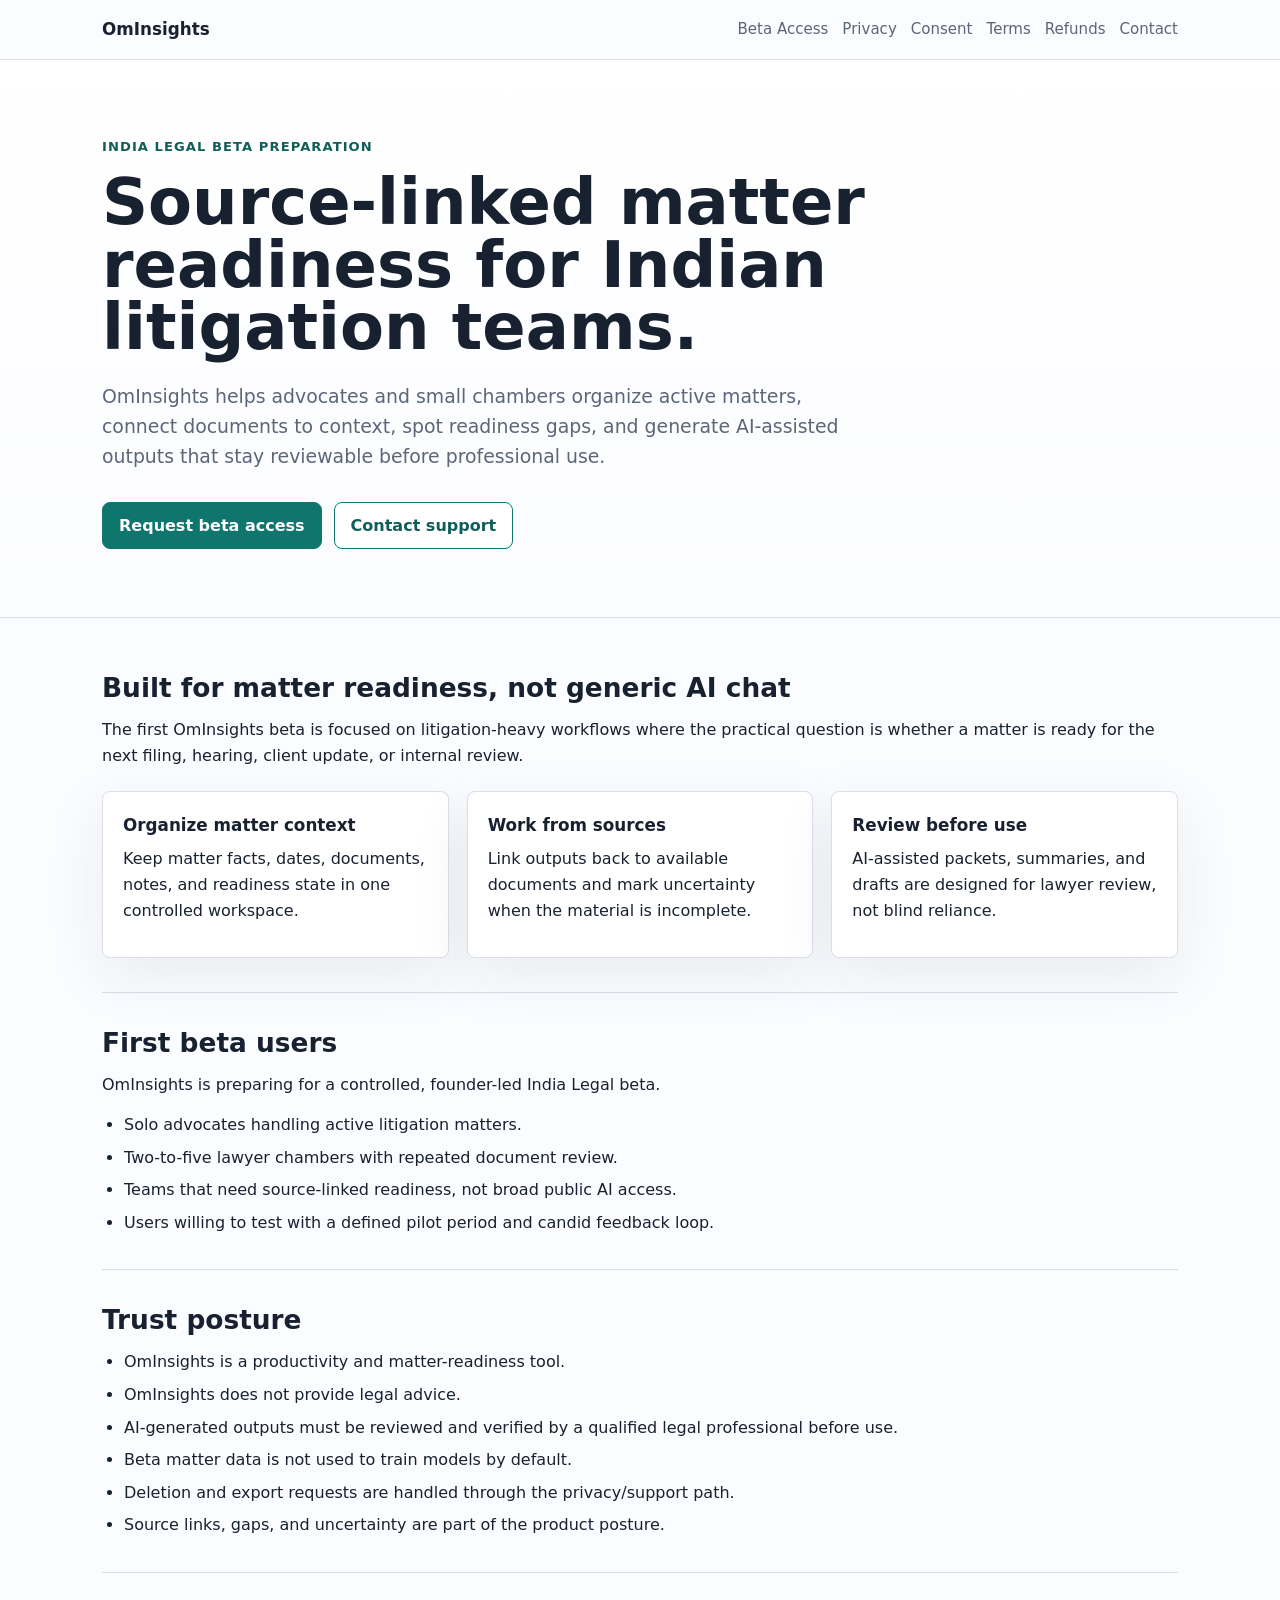
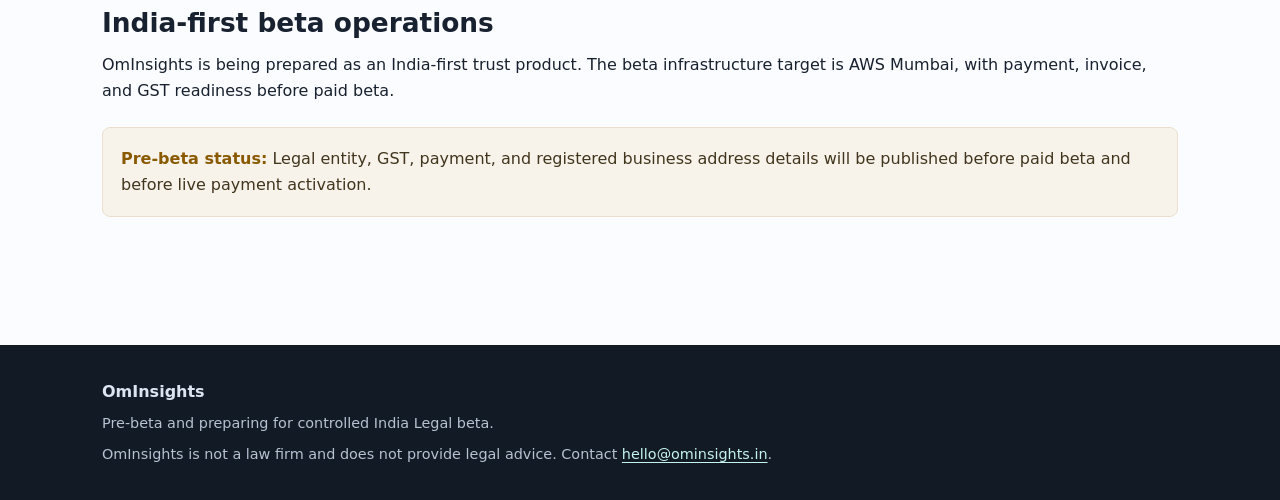
==== index.html @ b38a6f50 "Publish OmInsights trust site" ====
<!doctype html>
<html lang="en">
  <head>
    <meta charset="utf-8">
    <meta name="viewport" content="width=device-width, initial-scale=1">
    <title>OmInsights | Source-linked matter readiness</title>
    <meta name="description" content="OmInsights helps Indian litigation teams prepare active matters with source-linked documents, readiness gaps, and AI-assisted outputs that lawyers verify before use.">
    <link rel="stylesheet" href="assets/styles.css">
  </head>
  <body>
    <header class="site-header">
      <nav class="nav" aria-label="Primary navigation">
        <a class="brand" href="index.html">OmInsights</a>
        <div class="nav-links">
          <a href="pricing.html">Beta Access</a>
          <a href="privacy.html">Privacy</a>
          <a href="consent.html">Consent</a>
          <a href="terms.html">Terms</a>
          <a href="refund.html">Refunds</a>
          <a href="contact.html">Contact</a>
        </div>
      </nav>
    </header>

    <section class="hero">
      <div class="hero-inner">
        <p class="eyebrow">India Legal Beta Preparation</p>
        <h1>Source-linked matter readiness for Indian litigation teams.</h1>
        <p class="lede">
          OmInsights helps advocates and small chambers organize active matters,
          connect documents to context, spot readiness gaps, and generate
          AI-assisted outputs that stay reviewable before professional use.
        </p>
        <div class="actions">
          <a class="button primary" href="mailto:hello@ominsights.in?subject=OmInsights%20Beta%20Access">Request beta access</a>
          <a class="button secondary" href="contact.html">Contact support</a>
        </div>
      </div>
    </section>

    <main class="main">
      <section class="section">
        <h2>Built for matter readiness, not generic AI chat</h2>
        <p>
          The first OmInsights beta is focused on litigation-heavy workflows
          where the practical question is whether a matter is ready for the
          next filing, hearing, client update, or internal review.
        </p>
        <div class="grid">
          <article class="card">
            <h3>Organize matter context</h3>
            <p>Keep matter facts, dates, documents, notes, and readiness state in one controlled workspace.</p>
          </article>
          <article class="card">
            <h3>Work from sources</h3>
            <p>Link outputs back to available documents and mark uncertainty when the material is incomplete.</p>
          </article>
          <article class="card">
            <h3>Review before use</h3>
            <p>AI-assisted packets, summaries, and drafts are designed for lawyer review, not blind reliance.</p>
          </article>
        </div>
      </section>

      <section class="section">
        <h2>First beta users</h2>
        <p>OmInsights is preparing for a controlled, founder-led India Legal beta.</p>
        <ul>
          <li>Solo advocates handling active litigation matters.</li>
          <li>Two-to-five lawyer chambers with repeated document review.</li>
          <li>Teams that need source-linked readiness, not broad public AI access.</li>
          <li>Users willing to test with a defined pilot period and candid feedback loop.</li>
        </ul>
      </section>

      <section class="section">
        <h2>Trust posture</h2>
        <ul>
          <li>OmInsights is a productivity and matter-readiness tool.</li>
          <li>OmInsights does not provide legal advice.</li>
          <li>AI-generated outputs must be reviewed and verified by a qualified legal professional before use.</li>
          <li>Beta matter data is not used to train models by default.</li>
          <li>Deletion and export requests are handled through the privacy/support path.</li>
          <li>Source links, gaps, and uncertainty are part of the product posture.</li>
        </ul>
      </section>

      <section class="section">
        <h2>India-first beta operations</h2>
        <p>
          OmInsights is being prepared as an India-first trust product. The
          beta infrastructure target is AWS Mumbai, with payment, invoice, and
          GST readiness before paid beta.
        </p>
        <div class="notice">
          <strong>Pre-beta status:</strong> Legal entity, GST, payment, and
          registered business address details will be published before paid
          beta and before live payment activation.
        </div>
      </section>
    </main>

    <footer class="site-footer">
      <div class="footer-inner">
        <strong>OmInsights</strong>
        <p class="fine-print">Pre-beta and preparing for controlled India Legal beta.</p>
        <p class="fine-print">
          OmInsights is not a law firm and does not provide legal advice.
          Contact <a href="mailto:hello@ominsights.in">hello@ominsights.in</a>.
        </p>
      </div>
    </footer>
  </body>
</html>
---- assets/styles.css ----
:root {
  --ink: #18212f;
  --muted: #5c6678;
  --line: #d9dee8;
  --paper: #fbfcff;
  --surface: #ffffff;
  --accent: #0f766e;
  --accent-dark: #115e59;
  --warm: #f7f3ea;
  --warn: #8a5a00;
  --shadow: 0 18px 60px rgba(24, 33, 47, 0.08);
  color-scheme: light;
  font-family: Inter, ui-sans-serif, system-ui, -apple-system, BlinkMacSystemFont, "Segoe UI", sans-serif;
}

* {
  box-sizing: border-box;
}

body {
  margin: 0;
  background: var(--paper);
  color: var(--ink);
  line-height: 1.6;
}

a {
  color: var(--accent-dark);
  text-decoration-thickness: 1px;
  text-underline-offset: 3px;
}

a:hover {
  color: #0b4f4a;
}

.site-header {
  background: rgba(251, 252, 255, 0.94);
  border-bottom: 1px solid var(--line);
  position: sticky;
  top: 0;
  z-index: 10;
  backdrop-filter: blur(12px);
}

.nav {
  align-items: center;
  display: flex;
  gap: 20px;
  justify-content: space-between;
  margin: 0 auto;
  max-width: 1120px;
  padding: 16px 22px;
}

.brand {
  color: var(--ink);
  font-size: 1.05rem;
  font-weight: 780;
  letter-spacing: 0;
  text-decoration: none;
}

.nav-links {
  display: flex;
  flex-wrap: wrap;
  gap: 14px;
  justify-content: flex-end;
}

.nav-links a {
  color: var(--muted);
  font-size: 0.94rem;
  text-decoration: none;
}

.nav-links a:hover {
  color: var(--ink);
}

.hero {
  background: linear-gradient(180deg, #ffffff 0%, var(--paper) 100%);
  border-bottom: 1px solid var(--line);
}

.hero-inner,
.main,
.footer-inner {
  margin: 0 auto;
  max-width: 1120px;
  padding-left: 22px;
  padding-right: 22px;
}

.hero-inner {
  padding-bottom: 68px;
  padding-top: 76px;
}

.eyebrow {
  color: var(--accent-dark);
  font-size: 0.82rem;
  font-weight: 760;
  letter-spacing: 0.08em;
  margin: 0 0 14px;
  text-transform: uppercase;
}

h1 {
  font-size: clamp(2.35rem, 5vw, 4.85rem);
  letter-spacing: 0;
  line-height: 0.98;
  margin: 0;
  max-width: 880px;
}

.lede {
  color: var(--muted);
  font-size: 1.18rem;
  margin: 22px 0 0;
  max-width: 760px;
}

.actions {
  display: flex;
  flex-wrap: wrap;
  gap: 12px;
  margin-top: 30px;
}

.button {
  align-items: center;
  border: 1px solid var(--accent);
  border-radius: 8px;
  display: inline-flex;
  font-weight: 720;
  justify-content: center;
  min-height: 44px;
  padding: 10px 16px;
  text-decoration: none;
}

.button.primary {
  background: var(--accent);
  color: #ffffff;
}

.button.secondary {
  background: #ffffff;
  color: var(--accent-dark);
}

.main {
  padding-bottom: 70px;
  padding-top: 54px;
}

.section {
  border-bottom: 1px solid var(--line);
  padding: 34px 0;
}

.section:first-child {
  padding-top: 0;
}

.section:last-child {
  border-bottom: 0;
}

h2 {
  font-size: 1.65rem;
  letter-spacing: 0;
  line-height: 1.18;
  margin: 0 0 14px;
}

h3 {
  font-size: 1.05rem;
  letter-spacing: 0;
  margin: 24px 0 8px;
}

p {
  margin: 0 0 14px;
}

ul {
  margin: 0;
  padding-left: 22px;
}

li + li {
  margin-top: 7px;
}

.grid {
  display: grid;
  gap: 18px;
  grid-template-columns: repeat(3, minmax(0, 1fr));
  margin-top: 22px;
}

.card {
  background: var(--surface);
  border: 1px solid var(--line);
  border-radius: 8px;
  box-shadow: var(--shadow);
  padding: 20px;
}

.card h3 {
  margin-top: 0;
}

.notice {
  background: var(--warm);
  border: 1px solid #eadfca;
  border-radius: 8px;
  color: #42351d;
  margin: 24px 0;
  padding: 18px;
}

.notice strong {
  color: var(--warn);
}

.table-wrap {
  border: 1px solid var(--line);
  border-radius: 8px;
  overflow-x: auto;
}

table {
  border-collapse: collapse;
  min-width: 680px;
  width: 100%;
}

th,
td {
  border-bottom: 1px solid var(--line);
  padding: 13px 14px;
  text-align: left;
  vertical-align: top;
}

th {
  background: #f4f7fb;
  font-size: 0.88rem;
}

tr:last-child td {
  border-bottom: 0;
}

.contact-list {
  display: grid;
  gap: 12px;
  grid-template-columns: repeat(2, minmax(0, 1fr));
  margin-top: 18px;
}

.contact-item {
  background: #ffffff;
  border: 1px solid var(--line);
  border-radius: 8px;
  padding: 16px;
}

.contact-item span {
  color: var(--muted);
  display: block;
  font-size: 0.9rem;
}

.site-footer {
  background: #121a26;
  color: #dce4f2;
}

.footer-inner {
  padding-bottom: 34px;
  padding-top: 34px;
}

.footer-inner a {
  color: #c5f4ed;
}

.fine-print {
  color: #b6c1d1;
  font-size: 0.9rem;
  margin: 8px 0 0;
}

@media (max-width: 760px) {
  .nav {
    align-items: flex-start;
    flex-direction: column;
  }

  .nav-links {
    justify-content: flex-start;
  }

  .hero-inner {
    padding-bottom: 46px;
    padding-top: 48px;
  }

  .grid,
  .contact-list {
    grid-template-columns: 1fr;
  }
}
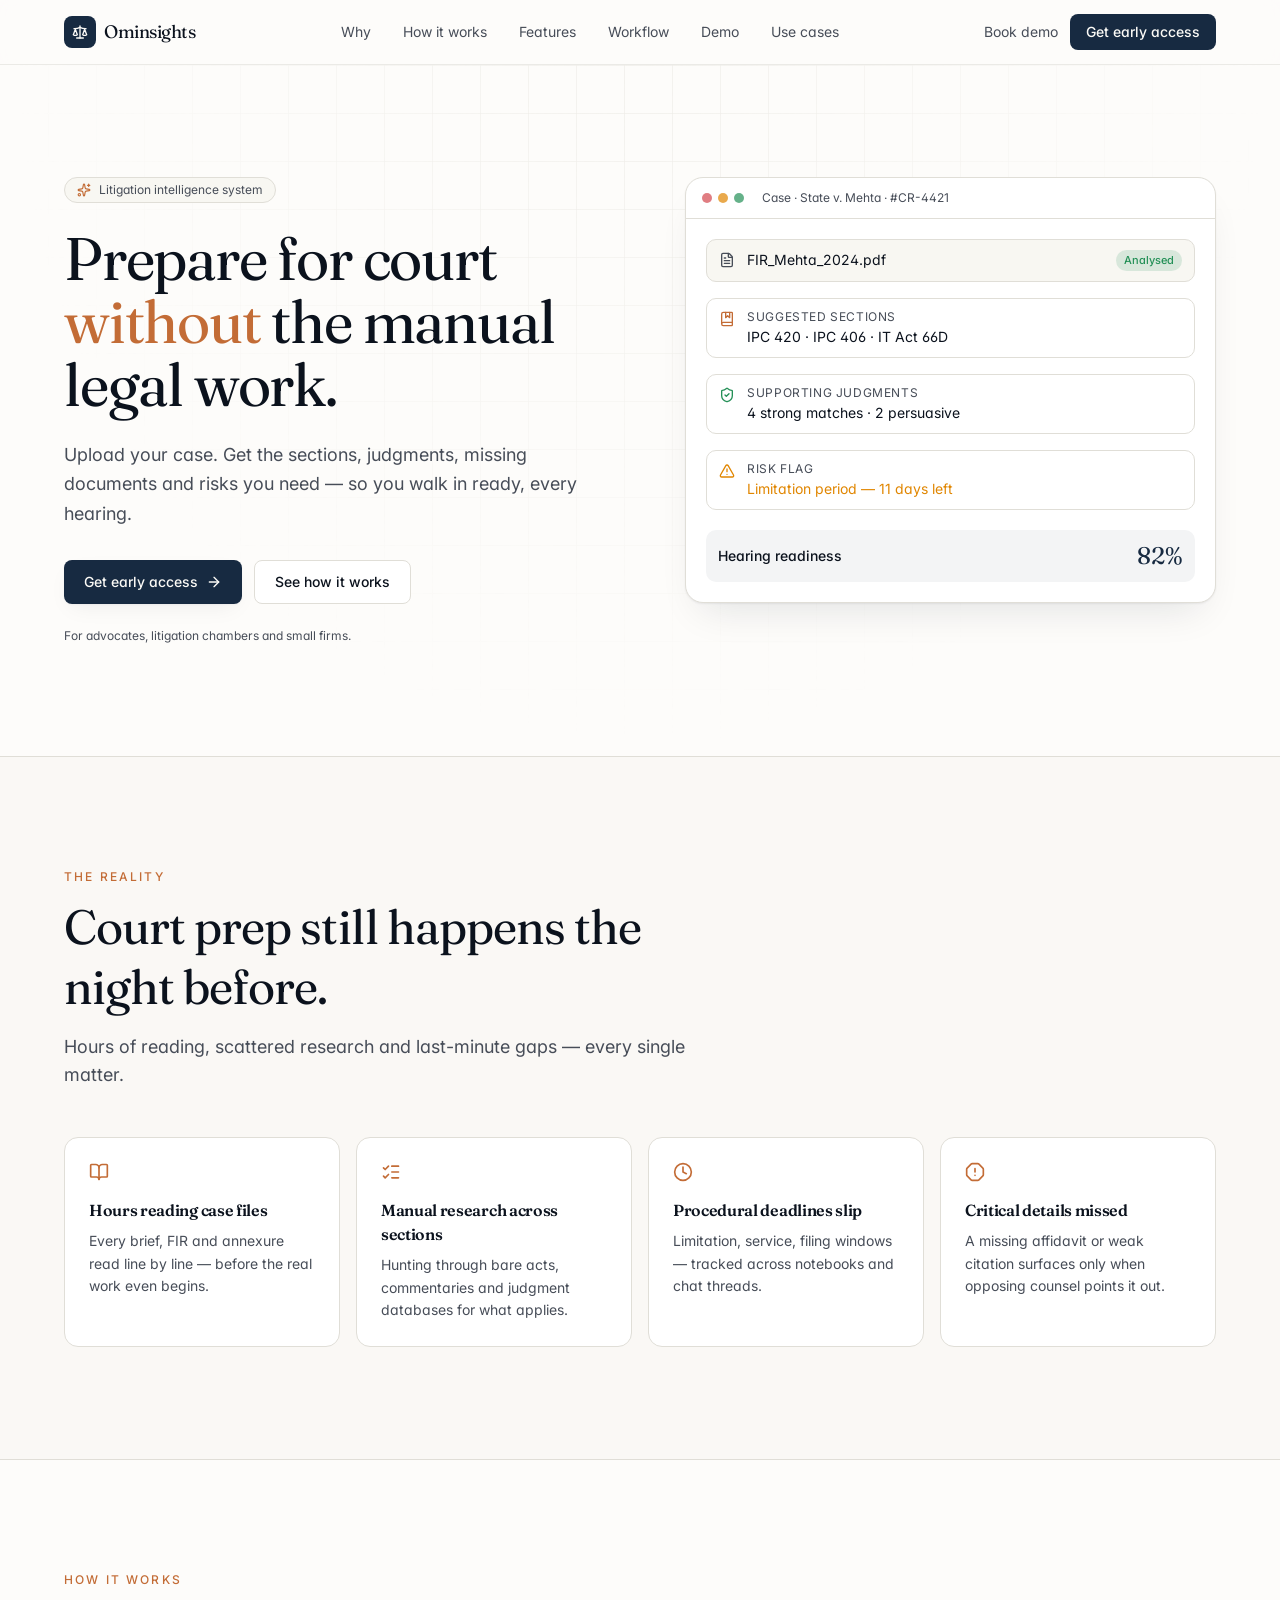
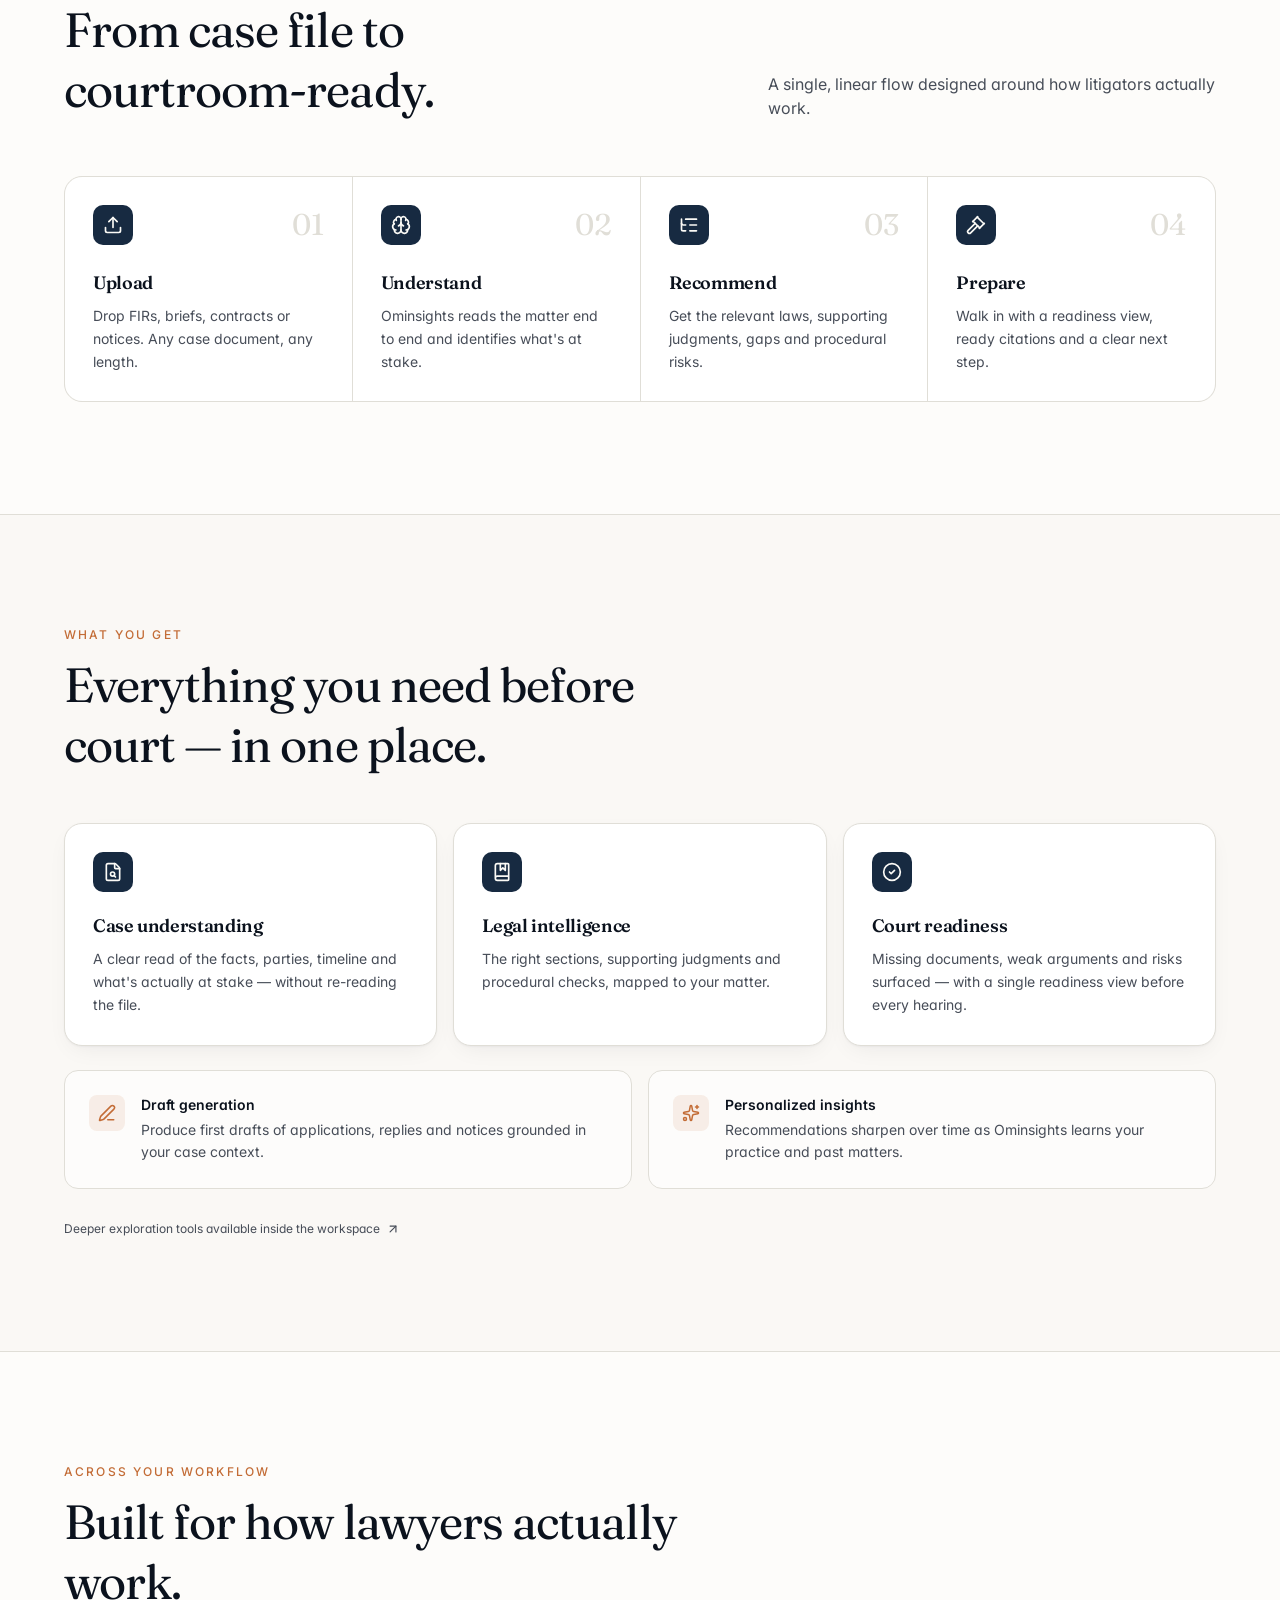
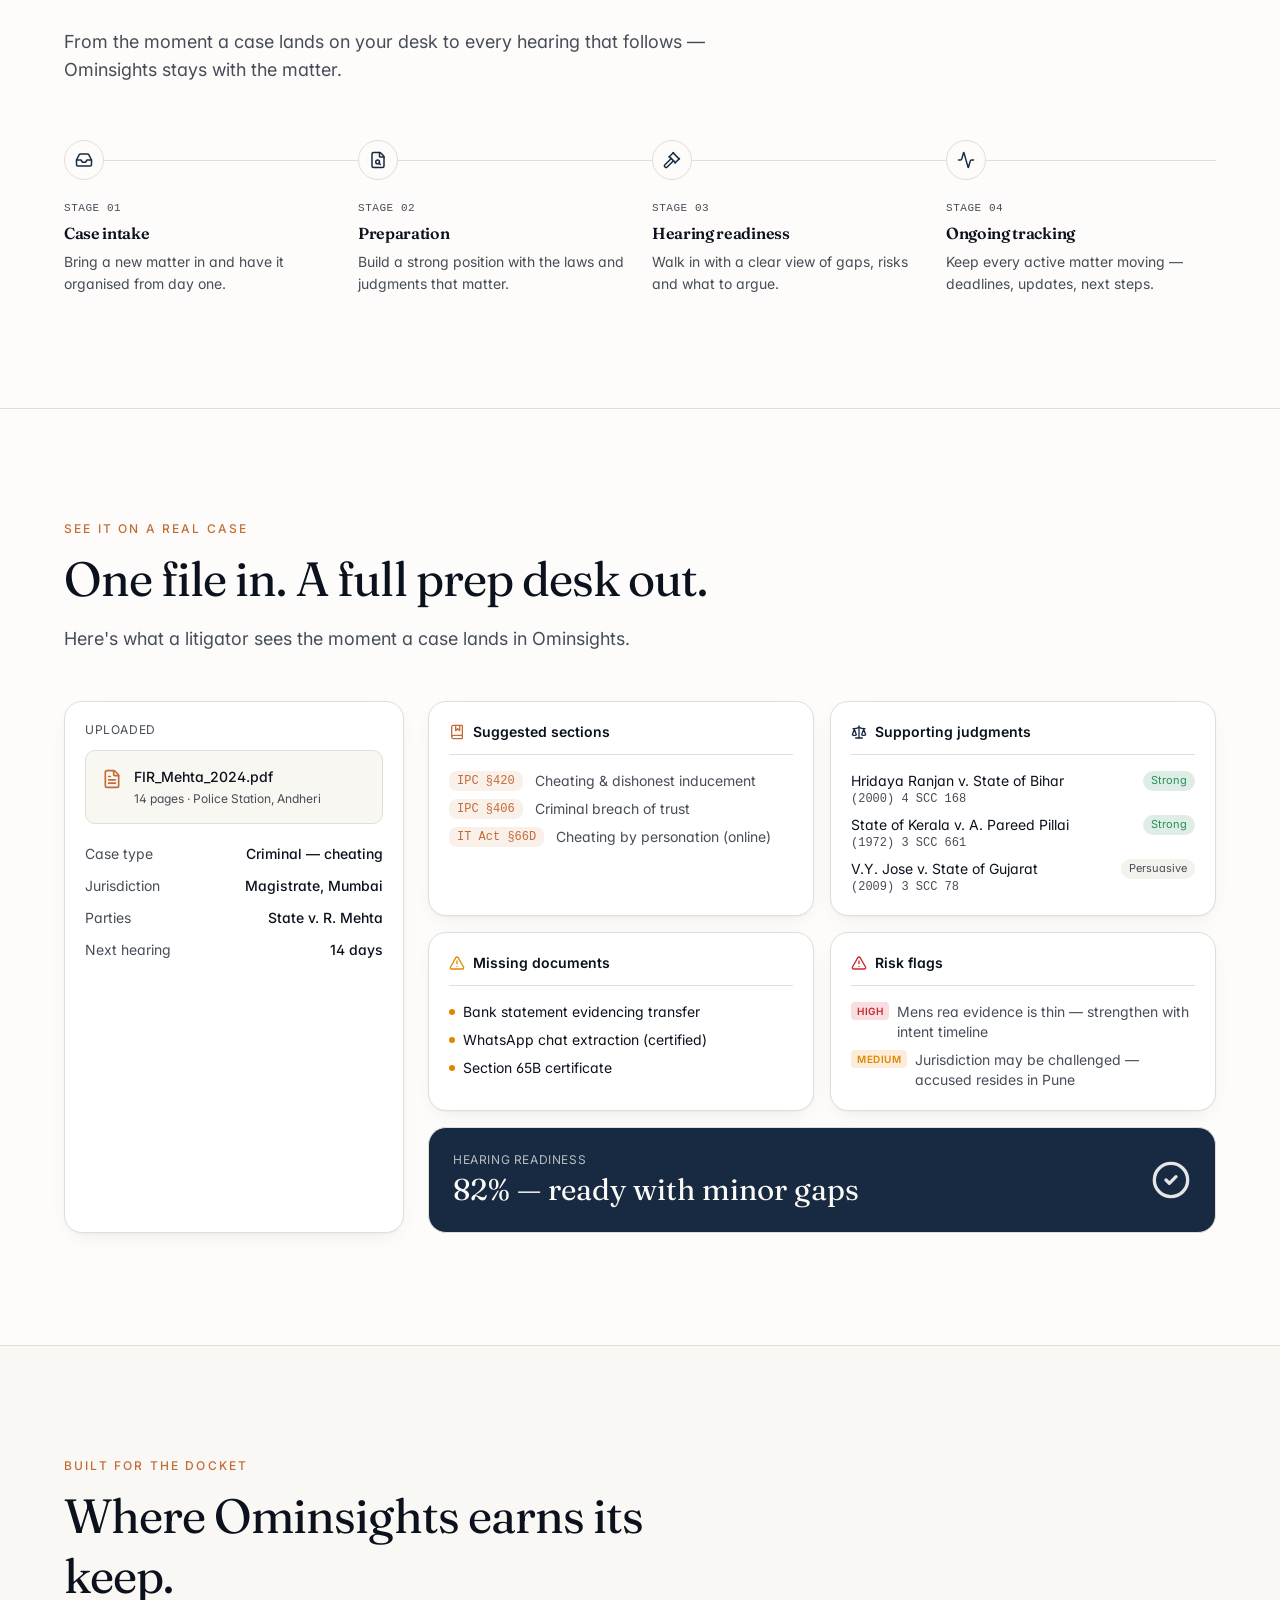
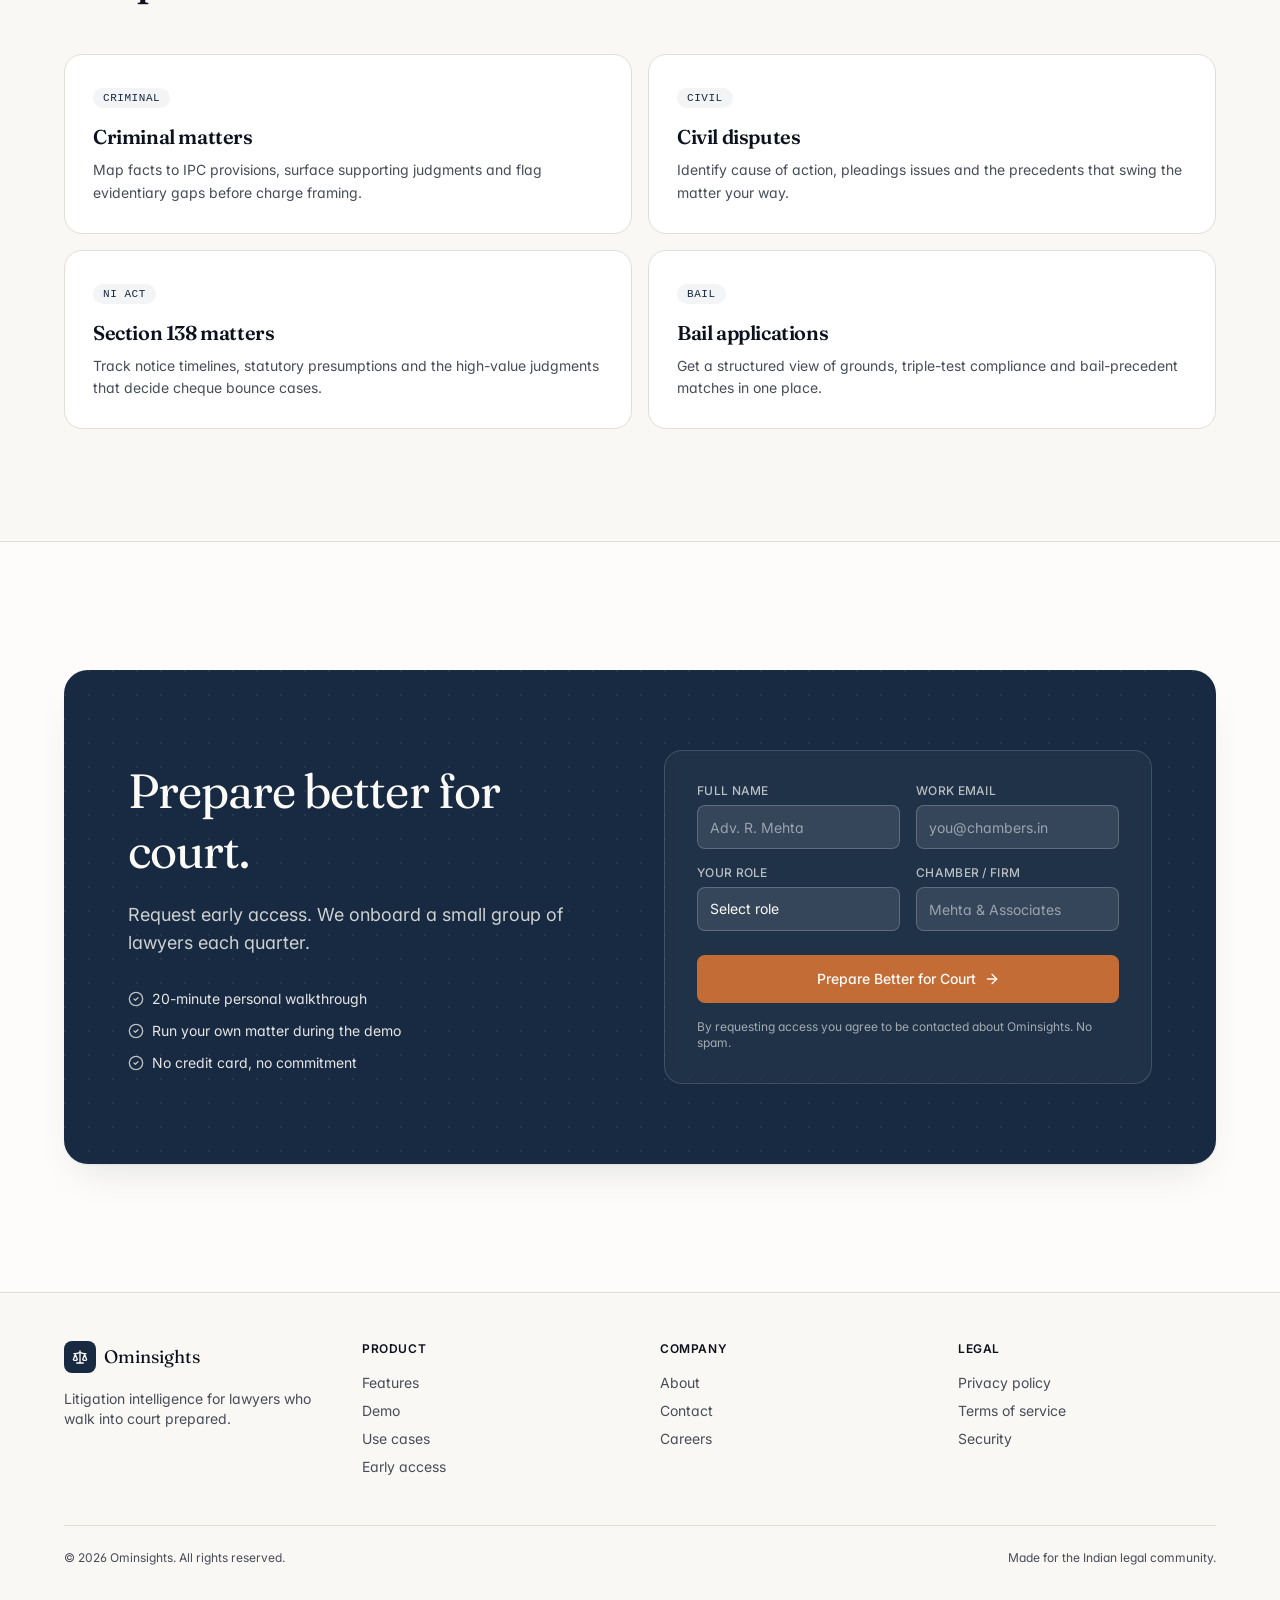
==== commit bcde88bc: "Replicate Lovable landing page" ====
--- a/index.html
+++ b/index.html
@@ -1,114 +1,3 @@
 <!doctype html>
-<html lang="en">
-  <head>
-    <meta charset="utf-8">
-    <meta name="viewport" content="width=device-width, initial-scale=1">
-    <title>OmInsights | Source-linked matter readiness</title>
-    <meta name="description" content="OmInsights helps Indian litigation teams prepare active matters with source-linked documents, readiness gaps, and AI-assisted outputs that lawyers verify before use.">
-    <link rel="stylesheet" href="assets/styles.css">
-  </head>
-  <body>
-    <header class="site-header">
-      <nav class="nav" aria-label="Primary navigation">
-        <a class="brand" href="index.html">OmInsights</a>
-        <div class="nav-links">
-          <a href="pricing.html">Beta Access</a>
-          <a href="privacy.html">Privacy</a>
-          <a href="consent.html">Consent</a>
-          <a href="terms.html">Terms</a>
-          <a href="refund.html">Refunds</a>
-          <a href="contact.html">Contact</a>
-        </div>
-      </nav>
-    </header>
-
-    <section class="hero">
-      <div class="hero-inner">
-        <p class="eyebrow">India Legal Beta Preparation</p>
-        <h1>Source-linked matter readiness for Indian litigation teams.</h1>
-        <p class="lede">
-          OmInsights helps advocates and small chambers organize active matters,
-          connect documents to context, spot readiness gaps, and generate
-          AI-assisted outputs that stay reviewable before professional use.
-        </p>
-        <div class="actions">
-          <a class="button primary" href="mailto:hello@ominsights.in?subject=OmInsights%20Beta%20Access">Request beta access</a>
-          <a class="button secondary" href="contact.html">Contact support</a>
-        </div>
-      </div>
-    </section>
-
-    <main class="main">
-      <section class="section">
-        <h2>Built for matter readiness, not generic AI chat</h2>
-        <p>
-          The first OmInsights beta is focused on litigation-heavy workflows
-          where the practical question is whether a matter is ready for the
-          next filing, hearing, client update, or internal review.
-        </p>
-        <div class="grid">
-          <article class="card">
-            <h3>Organize matter context</h3>
-            <p>Keep matter facts, dates, documents, notes, and readiness state in one controlled workspace.</p>
-          </article>
-          <article class="card">
-            <h3>Work from sources</h3>
-            <p>Link outputs back to available documents and mark uncertainty when the material is incomplete.</p>
-          </article>
-          <article class="card">
-            <h3>Review before use</h3>
-            <p>AI-assisted packets, summaries, and drafts are designed for lawyer review, not blind reliance.</p>
-          </article>
-        </div>
-      </section>
-
-      <section class="section">
-        <h2>First beta users</h2>
-        <p>OmInsights is preparing for a controlled, founder-led India Legal beta.</p>
-        <ul>
-          <li>Solo advocates handling active litigation matters.</li>
-          <li>Two-to-five lawyer chambers with repeated document review.</li>
-          <li>Teams that need source-linked readiness, not broad public AI access.</li>
-          <li>Users willing to test with a defined pilot period and candid feedback loop.</li>
-        </ul>
-      </section>
-
-      <section class="section">
-        <h2>Trust posture</h2>
-        <ul>
-          <li>OmInsights is a productivity and matter-readiness tool.</li>
-          <li>OmInsights does not provide legal advice.</li>
-          <li>AI-generated outputs must be reviewed and verified by a qualified legal professional before use.</li>
-          <li>Beta matter data is not used to train models by default.</li>
-          <li>Deletion and export requests are handled through the privacy/support path.</li>
-          <li>Source links, gaps, and uncertainty are part of the product posture.</li>
-        </ul>
-      </section>
-
-      <section class="section">
-        <h2>India-first beta operations</h2>
-        <p>
-          OmInsights is being prepared as an India-first trust product. The
-          beta infrastructure target is AWS Mumbai, with payment, invoice, and
-          GST readiness before paid beta.
-        </p>
-        <div class="notice">
-          <strong>Pre-beta status:</strong> Legal entity, GST, payment, and
-          registered business address details will be published before paid
-          beta and before live payment activation.
-        </div>
-      </section>
-    </main>
-
-    <footer class="site-footer">
-      <div class="footer-inner">
-        <strong>OmInsights</strong>
-        <p class="fine-print">Pre-beta and preparing for controlled India Legal beta.</p>
-        <p class="fine-print">
-          OmInsights is not a law firm and does not provide legal advice.
-          Contact <a href="mailto:hello@ominsights.in">hello@ominsights.in</a>.
-        </p>
-      </div>
-    </footer>
-  </body>
-</html>
+<html lang="en"><head><meta charset="utf-8"><meta name="viewport" content="width=device-width, initial-scale=1"><link rel="stylesheet" href="https://fonts.googleapis.com/css2?family=Fraunces:opsz,wght@9..144,400;9..144,500;9..144,600&amp;family=Inter:wght@400;500;600;700&amp;display=swap" data-precedence="default"><link rel="stylesheet" href="assets/landing.css"><title>Ominsights — Court-ready litigation intelligence for lawyers</title><meta name="author" content="Ominsights"><meta property="og:site_name" content="Ominsights"><meta property="og:type" content="website"><link rel="canonical" href="https://ominsights.in/"><meta name="twitter:card" content="summary_large_image"><meta name="twitter:title" content="Ominsights — Litigation intelligence for lawyers"><meta name="twitter:description" content="Upload your case. Get the sections, judgments, missing documents and risks you need — so you walk into court fully prepared."><meta name="description" content="Upload your case and get the sections, judgments, missing documents and risks you need to walk into court fully prepared."><meta property="og:title" content="Ominsights — Court-ready litigation intelligence"><meta property="og:description" content="Prepare for court without manual research. Built for independent lawyers, advocates and small firms."><link rel="preconnect" href="https://fonts.googleapis.com"><link rel="preconnect" href="https://fonts.gstatic.com" crossorigin="anonymous">
+<meta property="og:image" content="https://pub-bb2e103a32db4e198524a2e9ed8f35b4.r2.dev/25bdbdc8-f993-406d-ac49-2475c882d0e9/id-preview-6d325a00--ab958ef8-7827-4f94-9fea-5c7e815e8bc6.lovable.app-1779046188716.png"><meta name="twitter:image" content="https://pub-bb2e103a32db4e198524a2e9ed8f35b4.r2.dev/25bdbdc8-f993-406d-ac49-2475c882d0e9/id-preview-6d325a00--ab958ef8-7827-4f94-9fea-5c7e815e8bc6.lovable.app-1779046188716.png"></head><body><div class="min-h-screen bg-background font-sans text-foreground"><header class="sticky top-0 z-40 border-b border-border/60 bg-background/80 backdrop-blur"><div class="container-page flex h-16 items-center justify-between"><a href="#top" class="flex items-center gap-2"><span class="grid h-8 w-8 place-items-center rounded-md bg-primary text-primary-foreground"><svg xmlns="http://www.w3.org/2000/svg" width="24" height="24" viewBox="0 0 24 24" fill="none" stroke="currentColor" stroke-width="2" stroke-linecap="round" stroke-linejoin="round" class="lucide lucide-scale h-4 w-4" aria-hidden="true"><path d="M12 3v18"></path><path d="m19 8 3 8a5 5 0 0 1-6 0zV7"></path><path d="M3 7h1a17 17 0 0 0 8-2 17 17 0 0 0 8 2h1"></path><path d="m5 8 3 8a5 5 0 0 1-6 0zV7"></path><path d="M7 21h10"></path></svg></span><span class="font-display text-lg tracking-tight text-ink">Ominsights</span></a><nav class="hidden items-center gap-8 text-sm text-ink-soft md:flex"><a href="#problem" class="hover:text-ink">Why</a><a href="#how" class="hover:text-ink">How it works</a><a href="#features" class="hover:text-ink">Features</a><a href="#lifecycle" class="hover:text-ink">Workflow</a><a href="#demo" class="hover:text-ink">Demo</a><a href="#use-cases" class="hover:text-ink">Use cases</a></nav><div class="flex items-center gap-3"><a href="#cta" class="hidden text-sm text-ink-soft hover:text-ink sm:inline">Book demo</a><a href="#cta" class="inline-flex h-9 items-center rounded-md bg-primary px-4 text-sm font-medium text-primary-foreground transition hover:opacity-90">Get early access</a></div></div></header><main><section id="top" class="relative overflow-hidden"><div class="absolute inset-0 grid-bg opacity-60 [mask-image:radial-gradient(ellipse_at_top,black,transparent_70%)]"></div><div class="container-page relative grid gap-16 py-20 lg:grid-cols-[1.05fr_1fr] lg:py-28"><div class="flex flex-col justify-center"><span class="inline-flex w-fit items-center gap-2 rounded-full border border-border bg-surface px-3 py-1 text-xs text-ink-soft"><svg xmlns="http://www.w3.org/2000/svg" width="24" height="24" viewBox="0 0 24 24" fill="none" stroke="currentColor" stroke-width="2" stroke-linecap="round" stroke-linejoin="round" class="lucide lucide-sparkles h-3.5 w-3.5 text-accent" aria-hidden="true"><path d="M11.017 2.814a1 1 0 0 1 1.966 0l1.051 5.558a2 2 0 0 0 1.594 1.594l5.558 1.051a1 1 0 0 1 0 1.966l-5.558 1.051a2 2 0 0 0-1.594 1.594l-1.051 5.558a1 1 0 0 1-1.966 0l-1.051-5.558a2 2 0 0 0-1.594-1.594l-5.558-1.051a1 1 0 0 1 0-1.966l5.558-1.051a2 2 0 0 0 1.594-1.594z"></path><path d="M20 2v4"></path><path d="M22 4h-4"></path><circle cx="4" cy="20" r="2"></circle></svg>Litigation intelligence system</span><h1 class="mt-6 text-5xl leading-[1.05] text-ink md:text-6xl">Prepare for court <em class="not-italic text-accent">without</em> the manual legal work.</h1><p class="mt-6 max-w-xl text-lg leading-relaxed text-ink-soft">Upload your case. Get the sections, judgments, missing documents and risks you need — so you walk in ready, every hearing.</p><div class="mt-8 flex flex-wrap gap-3"><a href="#cta" class="inline-flex h-11 items-center gap-2 rounded-md bg-primary px-5 text-sm font-medium text-primary-foreground shadow-soft transition hover:opacity-90">Get early access <svg xmlns="http://www.w3.org/2000/svg" width="24" height="24" viewBox="0 0 24 24" fill="none" stroke="currentColor" stroke-width="2" stroke-linecap="round" stroke-linejoin="round" class="lucide lucide-arrow-right h-4 w-4" aria-hidden="true"><path d="M5 12h14"></path><path d="m12 5 7 7-7 7"></path></svg></a><a href="#how" class="inline-flex h-11 items-center rounded-md border border-border bg-card px-5 text-sm font-medium text-ink transition hover:bg-surface">See how it works</a></div><p class="mt-6 text-xs text-ink-soft">For advocates, litigation chambers and small firms.</p></div><div class="relative"><div class="absolute -inset-6 -z-10 rounded-3xl bg-gradient-to-br from-accent/10 via-transparent to-primary/10 blur-2xl"></div><div class="rounded-2xl border border-border bg-card shadow-lift"><div class="flex items-center gap-1.5 border-b border-border px-4 py-3"><span class="h-2.5 w-2.5 rounded-full bg-destructive/60"></span><span class="h-2.5 w-2.5 rounded-full bg-warning/70"></span><span class="h-2.5 w-2.5 rounded-full bg-success/70"></span><span class="ml-3 text-xs text-ink-soft">Case · State v. Mehta · #CR-4421</span></div><div class="grid gap-4 p-5"><div class="flex items-center gap-3 rounded-lg border border-border bg-surface px-3 py-2.5"><svg xmlns="http://www.w3.org/2000/svg" width="24" height="24" viewBox="0 0 24 24" fill="none" stroke="currentColor" stroke-width="2" stroke-linecap="round" stroke-linejoin="round" class="lucide lucide-file-text h-4 w-4 text-ink-soft" aria-hidden="true"><path d="M6 22a2 2 0 0 1-2-2V4a2 2 0 0 1 2-2h8a2.4 2.4 0 0 1 1.704.706l3.588 3.588A2.4 2.4 0 0 1 20 8v12a2 2 0 0 1-2 2z"></path><path d="M14 2v5a1 1 0 0 0 1 1h5"></path><path d="M10 9H8"></path><path d="M16 13H8"></path><path d="M16 17H8"></path></svg><div class="text-sm text-ink">FIR_Mehta_2024.pdf</div><span class="ml-auto rounded-full bg-success/15 px-2 py-0.5 text-[11px] font-medium text-success">Analysed</span></div><div class="flex items-start gap-3 rounded-lg border border-border px-3 py-2.5"><div class="mt-0.5"><svg xmlns="http://www.w3.org/2000/svg" width="24" height="24" viewBox="0 0 24 24" fill="none" stroke="currentColor" stroke-width="2" stroke-linecap="round" stroke-linejoin="round" class="lucide lucide-book-marked h-4 w-4 text-accent" aria-hidden="true"><path d="M10 2v8l3-3 3 3V2"></path><path d="M4 19.5v-15A2.5 2.5 0 0 1 6.5 2H19a1 1 0 0 1 1 1v18a1 1 0 0 1-1 1H6.5a1 1 0 0 1 0-5H20"></path></svg></div><div class="flex-1"><div class="text-xs uppercase tracking-wider text-ink-soft">Suggested sections</div><div class="mt-0.5 text-sm text-ink">IPC 420 · IPC 406 · IT Act 66D</div></div></div><div class="flex items-start gap-3 rounded-lg border border-border px-3 py-2.5"><div class="mt-0.5"><svg xmlns="http://www.w3.org/2000/svg" width="24" height="24" viewBox="0 0 24 24" fill="none" stroke="currentColor" stroke-width="2" stroke-linecap="round" stroke-linejoin="round" class="lucide lucide-shield-check h-4 w-4 text-success" aria-hidden="true"><path d="M20 13c0 5-3.5 7.5-7.66 8.95a1 1 0 0 1-.67-.01C7.5 20.5 4 18 4 13V6a1 1 0 0 1 1-1c2 0 4.5-1.2 6.24-2.72a1.17 1.17 0 0 1 1.52 0C14.51 3.81 17 5 19 5a1 1 0 0 1 1 1z"></path><path d="m9 12 2 2 4-4"></path></svg></div><div class="flex-1"><div class="text-xs uppercase tracking-wider text-ink-soft">Supporting judgments</div><div class="mt-0.5 text-sm text-ink">4 strong matches · 2 persuasive</div></div></div><div class="flex items-start gap-3 rounded-lg border border-border px-3 py-2.5"><div class="mt-0.5"><svg xmlns="http://www.w3.org/2000/svg" width="24" height="24" viewBox="0 0 24 24" fill="none" stroke="currentColor" stroke-width="2" stroke-linecap="round" stroke-linejoin="round" class="lucide lucide-triangle-alert h-4 w-4 text-warning" aria-hidden="true"><path d="m21.73 18-8-14a2 2 0 0 0-3.48 0l-8 14A2 2 0 0 0 4 21h16a2 2 0 0 0 1.73-3"></path><path d="M12 9v4"></path><path d="M12 17h.01"></path></svg></div><div class="flex-1"><div class="text-xs uppercase tracking-wider text-ink-soft">Risk flag</div><div class="mt-0.5 text-sm text-warning">Limitation period — 11 days left</div></div></div><div class="mt-1 flex items-center justify-between rounded-lg bg-primary/5 px-3 py-2.5"><span class="text-sm font-medium text-ink">Hearing readiness</span><span class="font-display text-2xl text-primary">82%</span></div></div></div></div></div></section><section id="problem" class="border-t border-border bg-surface/60"><div class="container-page py-20 lg:py-28"><div class="max-w-2xl"><p class="text-xs font-medium uppercase tracking-[0.18em] text-accent">The reality</p><h2 class="mt-3 text-4xl leading-tight md:text-5xl">Court prep still happens the night before.</h2><p class="mt-4 text-lg text-ink-soft">Hours of reading, scattered research and last-minute gaps — every single matter.</p></div><div class="mt-12 grid gap-4 sm:grid-cols-2 lg:grid-cols-4"><div class="rounded-xl border border-border bg-card p-6"><svg xmlns="http://www.w3.org/2000/svg" width="24" height="24" viewBox="0 0 24 24" fill="none" stroke="currentColor" stroke-width="2" stroke-linecap="round" stroke-linejoin="round" class="lucide lucide-book-open h-5 w-5 text-accent" aria-hidden="true"><path d="M12 7v14"></path><path d="M3 18a1 1 0 0 1-1-1V4a1 1 0 0 1 1-1h5a4 4 0 0 1 4 4 4 4 0 0 1 4-4h5a1 1 0 0 1 1 1v13a1 1 0 0 1-1 1h-6a3 3 0 0 0-3 3 3 3 0 0 0-3-3z"></path></svg><h3 class="mt-4 text-base font-semibold text-ink">Hours reading case files</h3><p class="mt-2 text-sm leading-relaxed text-ink-soft">Every brief, FIR and annexure read line by line — before the real work even begins.</p></div><div class="rounded-xl border border-border bg-card p-6"><svg xmlns="http://www.w3.org/2000/svg" width="24" height="24" viewBox="0 0 24 24" fill="none" stroke="currentColor" stroke-width="2" stroke-linecap="round" stroke-linejoin="round" class="lucide lucide-list-checks h-5 w-5 text-accent" aria-hidden="true"><path d="M13 5h8"></path><path d="M13 12h8"></path><path d="M13 19h8"></path><path d="m3 17 2 2 4-4"></path><path d="m3 7 2 2 4-4"></path></svg><h3 class="mt-4 text-base font-semibold text-ink">Manual research across sections</h3><p class="mt-2 text-sm leading-relaxed text-ink-soft">Hunting through bare acts, commentaries and judgment databases for what applies.</p></div><div class="rounded-xl border border-border bg-card p-6"><svg xmlns="http://www.w3.org/2000/svg" width="24" height="24" viewBox="0 0 24 24" fill="none" stroke="currentColor" stroke-width="2" stroke-linecap="round" stroke-linejoin="round" class="lucide lucide-clock h-5 w-5 text-accent" aria-hidden="true"><circle cx="12" cy="12" r="10"></circle><path d="M12 6v6l4 2"></path></svg><h3 class="mt-4 text-base font-semibold text-ink">Procedural deadlines slip</h3><p class="mt-2 text-sm leading-relaxed text-ink-soft">Limitation, service, filing windows — tracked across notebooks and chat threads.</p></div><div class="rounded-xl border border-border bg-card p-6"><svg xmlns="http://www.w3.org/2000/svg" width="24" height="24" viewBox="0 0 24 24" fill="none" stroke="currentColor" stroke-width="2" stroke-linecap="round" stroke-linejoin="round" class="lucide lucide-octagon-alert h-5 w-5 text-accent" aria-hidden="true"><path d="M12 16h.01"></path><path d="M12 8v4"></path><path d="M15.312 2a2 2 0 0 1 1.414.586l4.688 4.688A2 2 0 0 1 22 8.688v6.624a2 2 0 0 1-.586 1.414l-4.688 4.688a2 2 0 0 1-1.414.586H8.688a2 2 0 0 1-1.414-.586l-4.688-4.688A2 2 0 0 1 2 15.312V8.688a2 2 0 0 1 .586-1.414l4.688-4.688A2 2 0 0 1 8.688 2z"></path></svg><h3 class="mt-4 text-base font-semibold text-ink">Critical details missed</h3><p class="mt-2 text-sm leading-relaxed text-ink-soft">A missing affidavit or weak citation surfaces only when opposing counsel points it out.</p></div></div></div></section><section id="how" class="border-t border-border"><div class="container-page py-20 lg:py-28"><div class="flex flex-col items-start justify-between gap-6 md:flex-row md:items-end"><div class="max-w-xl"><p class="text-xs font-medium uppercase tracking-[0.18em] text-accent">How it works</p><h2 class="mt-3 text-4xl leading-tight md:text-5xl">From case file to courtroom-ready.</h2></div><p class="max-w-md text-ink-soft">A single, linear flow designed around how litigators actually work.</p></div><div class="mt-14 grid gap-px overflow-hidden rounded-2xl border border-border bg-border md:grid-cols-4"><div class="relative bg-card p-7"><div class="flex items-center justify-between"><span class="grid h-10 w-10 place-items-center rounded-lg bg-primary text-primary-foreground"><svg xmlns="http://www.w3.org/2000/svg" width="24" height="24" viewBox="0 0 24 24" fill="none" stroke="currentColor" stroke-width="2" stroke-linecap="round" stroke-linejoin="round" class="lucide lucide-upload h-5 w-5" aria-hidden="true"><path d="M12 3v12"></path><path d="m17 8-5-5-5 5"></path><path d="M21 15v4a2 2 0 0 1-2 2H5a2 2 0 0 1-2-2v-4"></path></svg></span><span class="font-display text-3xl text-border">01</span></div><h3 class="mt-6 text-lg font-semibold text-ink">Upload</h3><p class="mt-2 text-sm leading-relaxed text-ink-soft">Drop FIRs, briefs, contracts or notices. Any case document, any length.</p></div><div class="relative bg-card p-7"><div class="flex items-center justify-between"><span class="grid h-10 w-10 place-items-center rounded-lg bg-primary text-primary-foreground"><svg xmlns="http://www.w3.org/2000/svg" width="24" height="24" viewBox="0 0 24 24" fill="none" stroke="currentColor" stroke-width="2" stroke-linecap="round" stroke-linejoin="round" class="lucide lucide-brain h-5 w-5" aria-hidden="true"><path d="M12 18V5"></path><path d="M15 13a4.17 4.17 0 0 1-3-4 4.17 4.17 0 0 1-3 4"></path><path d="M17.598 6.5A3 3 0 1 0 12 5a3 3 0 1 0-5.598 1.5"></path><path d="M17.997 5.125a4 4 0 0 1 2.526 5.77"></path><path d="M18 18a4 4 0 0 0 2-7.464"></path><path d="M19.967 17.483A4 4 0 1 1 12 18a4 4 0 1 1-7.967-.517"></path><path d="M6 18a4 4 0 0 1-2-7.464"></path><path d="M6.003 5.125a4 4 0 0 0-2.526 5.77"></path></svg></span><span class="font-display text-3xl text-border">02</span></div><h3 class="mt-6 text-lg font-semibold text-ink">Understand</h3><p class="mt-2 text-sm leading-relaxed text-ink-soft">Ominsights reads the matter end to end and identifies what's at stake.</p></div><div class="relative bg-card p-7"><div class="flex items-center justify-between"><span class="grid h-10 w-10 place-items-center rounded-lg bg-primary text-primary-foreground"><svg xmlns="http://www.w3.org/2000/svg" width="24" height="24" viewBox="0 0 24 24" fill="none" stroke="currentColor" stroke-width="2" stroke-linecap="round" stroke-linejoin="round" class="lucide lucide-list-tree h-5 w-5" aria-hidden="true"><path d="M8 5h13"></path><path d="M13 12h8"></path><path d="M13 19h8"></path><path d="M3 10a2 2 0 0 0 2 2h3"></path><path d="M3 5v12a2 2 0 0 0 2 2h3"></path></svg></span><span class="font-display text-3xl text-border">03</span></div><h3 class="mt-6 text-lg font-semibold text-ink">Recommend</h3><p class="mt-2 text-sm leading-relaxed text-ink-soft">Get the relevant laws, supporting judgments, gaps and procedural risks.</p></div><div class="relative bg-card p-7"><div class="flex items-center justify-between"><span class="grid h-10 w-10 place-items-center rounded-lg bg-primary text-primary-foreground"><svg xmlns="http://www.w3.org/2000/svg" width="24" height="24" viewBox="0 0 24 24" fill="none" stroke="currentColor" stroke-width="2" stroke-linecap="round" stroke-linejoin="round" class="lucide lucide-gavel h-5 w-5" aria-hidden="true"><path d="m14 13-8.381 8.38a1 1 0 0 1-3.001-3l8.384-8.381"></path><path d="m16 16 6-6"></path><path d="m21.5 10.5-8-8"></path><path d="m8 8 6-6"></path><path d="m8.5 7.5 8 8"></path></svg></span><span class="font-display text-3xl text-border">04</span></div><h3 class="mt-6 text-lg font-semibold text-ink">Prepare</h3><p class="mt-2 text-sm leading-relaxed text-ink-soft">Walk in with a readiness view, ready citations and a clear next step.</p></div></div></div></section><section id="features" class="border-t border-border bg-surface/60"><div class="container-page py-20 lg:py-28"><div class="max-w-2xl"><p class="text-xs font-medium uppercase tracking-[0.18em] text-accent">What you get</p><h2 class="mt-3 text-4xl leading-tight md:text-5xl">Everything you need before court — in one place.</h2></div><div class="mt-12 grid gap-4 md:grid-cols-3"><div class="rounded-2xl border border-border bg-card p-7 shadow-soft transition hover:-translate-y-0.5"><span class="grid h-10 w-10 place-items-center rounded-lg bg-primary text-primary-foreground"><svg xmlns="http://www.w3.org/2000/svg" width="24" height="24" viewBox="0 0 24 24" fill="none" stroke="currentColor" stroke-width="2" stroke-linecap="round" stroke-linejoin="round" class="lucide lucide-file-search h-5 w-5" aria-hidden="true"><path d="M6 22a2 2 0 0 1-2-2V4a2 2 0 0 1 2-2h8a2.4 2.4 0 0 1 1.704.706l3.588 3.588A2.4 2.4 0 0 1 20 8v12a2 2 0 0 1-2 2z"></path><path d="M14 2v5a1 1 0 0 0 1 1h5"></path><circle cx="11.5" cy="14.5" r="2.5"></circle><path d="M13.3 16.3 15 18"></path></svg></span><h3 class="mt-5 text-lg font-semibold text-ink">Case understanding</h3><p class="mt-2 text-sm leading-relaxed text-ink-soft">A clear read of the facts, parties, timeline and what's actually at stake — without re-reading the file.</p></div><div class="rounded-2xl border border-border bg-card p-7 shadow-soft transition hover:-translate-y-0.5"><span class="grid h-10 w-10 place-items-center rounded-lg bg-primary text-primary-foreground"><svg xmlns="http://www.w3.org/2000/svg" width="24" height="24" viewBox="0 0 24 24" fill="none" stroke="currentColor" stroke-width="2" stroke-linecap="round" stroke-linejoin="round" class="lucide lucide-book-marked h-5 w-5" aria-hidden="true"><path d="M10 2v8l3-3 3 3V2"></path><path d="M4 19.5v-15A2.5 2.5 0 0 1 6.5 2H19a1 1 0 0 1 1 1v18a1 1 0 0 1-1 1H6.5a1 1 0 0 1 0-5H20"></path></svg></span><h3 class="mt-5 text-lg font-semibold text-ink">Legal intelligence</h3><p class="mt-2 text-sm leading-relaxed text-ink-soft">The right sections, supporting judgments and procedural checks, mapped to your matter.</p></div><div class="rounded-2xl border border-border bg-card p-7 shadow-soft transition hover:-translate-y-0.5"><span class="grid h-10 w-10 place-items-center rounded-lg bg-primary text-primary-foreground"><svg xmlns="http://www.w3.org/2000/svg" width="24" height="24" viewBox="0 0 24 24" fill="none" stroke="currentColor" stroke-width="2" stroke-linecap="round" stroke-linejoin="round" class="lucide lucide-circle-check h-5 w-5" aria-hidden="true"><circle cx="12" cy="12" r="10"></circle><path d="m9 12 2 2 4-4"></path></svg></span><h3 class="mt-5 text-lg font-semibold text-ink">Court readiness</h3><p class="mt-2 text-sm leading-relaxed text-ink-soft">Missing documents, weak arguments and risks surfaced — with a single readiness view before every hearing.</p></div></div><div class="mt-6 grid gap-4 md:grid-cols-2"><div class="flex items-start gap-4 rounded-xl border border-border bg-card/60 p-6"><span class="grid h-9 w-9 shrink-0 place-items-center rounded-md bg-accent/10 text-accent"><svg xmlns="http://www.w3.org/2000/svg" width="24" height="24" viewBox="0 0 24 24" fill="none" stroke="currentColor" stroke-width="2" stroke-linecap="round" stroke-linejoin="round" class="lucide lucide-pen-line h-4.5 w-4.5" aria-hidden="true"><path d="M13 21h8"></path><path d="M21.174 6.812a1 1 0 0 0-3.986-3.987L3.842 16.174a2 2 0 0 0-.5.83l-1.321 4.352a.5.5 0 0 0 .623.622l4.353-1.32a2 2 0 0 0 .83-.497z"></path></svg></span><div><h4 class="text-sm font-semibold text-ink">Draft generation</h4><p class="mt-1 text-sm leading-relaxed text-ink-soft">Produce first drafts of applications, replies and notices grounded in your case context.</p></div></div><div class="flex items-start gap-4 rounded-xl border border-border bg-card/60 p-6"><span class="grid h-9 w-9 shrink-0 place-items-center rounded-md bg-accent/10 text-accent"><svg xmlns="http://www.w3.org/2000/svg" width="24" height="24" viewBox="0 0 24 24" fill="none" stroke="currentColor" stroke-width="2" stroke-linecap="round" stroke-linejoin="round" class="lucide lucide-sparkles h-4.5 w-4.5" aria-hidden="true"><path d="M11.017 2.814a1 1 0 0 1 1.966 0l1.051 5.558a2 2 0 0 0 1.594 1.594l5.558 1.051a1 1 0 0 1 0 1.966l-5.558 1.051a2 2 0 0 0-1.594 1.594l-1.051 5.558a1 1 0 0 1-1.966 0l-1.051-5.558a2 2 0 0 0-1.594-1.594l-5.558-1.051a1 1 0 0 1 0-1.966l5.558-1.051a2 2 0 0 0 1.594-1.594z"></path><path d="M20 2v4"></path><path d="M22 4h-4"></path><circle cx="4" cy="20" r="2"></circle></svg></span><div><h4 class="text-sm font-semibold text-ink">Personalized insights</h4><p class="mt-1 text-sm leading-relaxed text-ink-soft">Recommendations sharpen over time as Ominsights learns your practice and past matters.</p></div></div></div><p class="mt-8 inline-flex items-center gap-1.5 text-xs text-ink-soft">Deeper exploration tools available inside the workspace<svg xmlns="http://www.w3.org/2000/svg" width="24" height="24" viewBox="0 0 24 24" fill="none" stroke="currentColor" stroke-width="2" stroke-linecap="round" stroke-linejoin="round" class="lucide lucide-arrow-up-right h-3.5 w-3.5" aria-hidden="true"><path d="M7 7h10v10"></path><path d="M7 17 17 7"></path></svg></p></div></section><section id="lifecycle" class="border-t border-border"><div class="container-page py-20 lg:py-28"><div class="max-w-2xl"><p class="text-xs font-medium uppercase tracking-[0.18em] text-accent">Across your workflow</p><h2 class="mt-3 text-4xl leading-tight md:text-5xl">Built for how lawyers actually work.</h2><p class="mt-4 text-lg text-ink-soft">From the moment a case lands on your desk to every hearing that follows — Ominsights stays with the matter.</p></div><div class="relative mt-14"><div class="absolute left-0 right-0 top-5 hidden h-px bg-border md:block"></div><div class="grid gap-6 md:grid-cols-4"><div class="relative"><div class="relative z-10 grid h-10 w-10 place-items-center rounded-full border border-border bg-background text-primary"><svg xmlns="http://www.w3.org/2000/svg" width="24" height="24" viewBox="0 0 24 24" fill="none" stroke="currentColor" stroke-width="2" stroke-linecap="round" stroke-linejoin="round" class="lucide lucide-inbox h-4.5 w-4.5" aria-hidden="true"><polyline points="22 12 16 12 14 15 10 15 8 12 2 12"></polyline><path d="M5.45 5.11 2 12v6a2 2 0 0 0 2 2h16a2 2 0 0 0 2-2v-6l-3.45-6.89A2 2 0 0 0 16.76 4H7.24a2 2 0 0 0-1.79 1.11z"></path></svg></div><div class="mt-5"><div class="font-mono text-[11px] uppercase tracking-wider text-ink-soft">Stage 01</div><h3 class="mt-1 text-base font-semibold text-ink">Case intake</h3><p class="mt-1.5 text-sm leading-relaxed text-ink-soft">Bring a new matter in and have it organised from day one.</p></div></div><div class="relative"><div class="relative z-10 grid h-10 w-10 place-items-center rounded-full border border-border bg-background text-primary"><svg xmlns="http://www.w3.org/2000/svg" width="24" height="24" viewBox="0 0 24 24" fill="none" stroke="currentColor" stroke-width="2" stroke-linecap="round" stroke-linejoin="round" class="lucide lucide-file-search h-4.5 w-4.5" aria-hidden="true"><path d="M6 22a2 2 0 0 1-2-2V4a2 2 0 0 1 2-2h8a2.4 2.4 0 0 1 1.704.706l3.588 3.588A2.4 2.4 0 0 1 20 8v12a2 2 0 0 1-2 2z"></path><path d="M14 2v5a1 1 0 0 0 1 1h5"></path><circle cx="11.5" cy="14.5" r="2.5"></circle><path d="M13.3 16.3 15 18"></path></svg></div><div class="mt-5"><div class="font-mono text-[11px] uppercase tracking-wider text-ink-soft">Stage 02</div><h3 class="mt-1 text-base font-semibold text-ink">Preparation</h3><p class="mt-1.5 text-sm leading-relaxed text-ink-soft">Build a strong position with the laws and judgments that matter.</p></div></div><div class="relative"><div class="relative z-10 grid h-10 w-10 place-items-center rounded-full border border-border bg-background text-primary"><svg xmlns="http://www.w3.org/2000/svg" width="24" height="24" viewBox="0 0 24 24" fill="none" stroke="currentColor" stroke-width="2" stroke-linecap="round" stroke-linejoin="round" class="lucide lucide-gavel h-4.5 w-4.5" aria-hidden="true"><path d="m14 13-8.381 8.38a1 1 0 0 1-3.001-3l8.384-8.381"></path><path d="m16 16 6-6"></path><path d="m21.5 10.5-8-8"></path><path d="m8 8 6-6"></path><path d="m8.5 7.5 8 8"></path></svg></div><div class="mt-5"><div class="font-mono text-[11px] uppercase tracking-wider text-ink-soft">Stage 03</div><h3 class="mt-1 text-base font-semibold text-ink">Hearing readiness</h3><p class="mt-1.5 text-sm leading-relaxed text-ink-soft">Walk in with a clear view of gaps, risks and what to argue.</p></div></div><div class="relative"><div class="relative z-10 grid h-10 w-10 place-items-center rounded-full border border-border bg-background text-primary"><svg xmlns="http://www.w3.org/2000/svg" width="24" height="24" viewBox="0 0 24 24" fill="none" stroke="currentColor" stroke-width="2" stroke-linecap="round" stroke-linejoin="round" class="lucide lucide-activity h-4.5 w-4.5" aria-hidden="true"><path d="M22 12h-2.48a2 2 0 0 0-1.93 1.46l-2.35 8.36a.25.25 0 0 1-.48 0L9.24 2.18a.25.25 0 0 0-.48 0l-2.35 8.36A2 2 0 0 1 4.49 12H2"></path></svg></div><div class="mt-5"><div class="font-mono text-[11px] uppercase tracking-wider text-ink-soft">Stage 04</div><h3 class="mt-1 text-base font-semibold text-ink">Ongoing tracking</h3><p class="mt-1.5 text-sm leading-relaxed text-ink-soft">Keep every active matter moving — deadlines, updates, next steps.</p></div></div></div></div></div></section><section id="demo" class="border-t border-border"><div class="container-page py-20 lg:py-28"><div class="max-w-2xl"><p class="text-xs font-medium uppercase tracking-[0.18em] text-accent">See it on a real case</p><h2 class="mt-3 text-4xl leading-tight md:text-5xl">One file in. A full prep desk out.</h2><p class="mt-4 text-lg text-ink-soft">Here's what a litigator sees the moment a case lands in Ominsights.</p></div><div class="mt-12 grid gap-6 lg:grid-cols-[340px_1fr]"><div class="rounded-2xl border border-border bg-card p-5 shadow-soft"><div class="text-xs uppercase tracking-wider text-ink-soft">Uploaded</div><div class="mt-3 flex items-start gap-3 rounded-lg border border-border bg-surface p-4"><svg xmlns="http://www.w3.org/2000/svg" width="24" height="24" viewBox="0 0 24 24" fill="none" stroke="currentColor" stroke-width="2" stroke-linecap="round" stroke-linejoin="round" class="lucide lucide-file-text mt-0.5 h-5 w-5 text-accent" aria-hidden="true"><path d="M6 22a2 2 0 0 1-2-2V4a2 2 0 0 1 2-2h8a2.4 2.4 0 0 1 1.704.706l3.588 3.588A2.4 2.4 0 0 1 20 8v12a2 2 0 0 1-2 2z"></path><path d="M14 2v5a1 1 0 0 0 1 1h5"></path><path d="M10 9H8"></path><path d="M16 13H8"></path><path d="M16 17H8"></path></svg><div><div class="text-sm font-medium text-ink">FIR_Mehta_2024.pdf</div><div class="mt-1 text-xs text-ink-soft">14 pages · Police Station, Andheri</div></div></div><dl class="mt-5 space-y-3 text-sm"><div class="flex justify-between"><dt class="text-ink-soft">Case type</dt><dd class="font-medium text-ink">Criminal — cheating</dd></div><div class="flex justify-between"><dt class="text-ink-soft">Jurisdiction</dt><dd class="font-medium text-ink">Magistrate, Mumbai</dd></div><div class="flex justify-between"><dt class="text-ink-soft">Parties</dt><dd class="font-medium text-ink">State v. R. Mehta</dd></div><div class="flex justify-between"><dt class="text-ink-soft">Next hearing</dt><dd class="font-medium text-ink">14 days</dd></div></dl></div><div class="grid gap-4 sm:grid-cols-2"><div class="rounded-2xl border border-border bg-card p-5 shadow-soft"><div class="flex items-center gap-2 border-b border-border pb-3"><svg xmlns="http://www.w3.org/2000/svg" width="24" height="24" viewBox="0 0 24 24" fill="none" stroke="currentColor" stroke-width="2" stroke-linecap="round" stroke-linejoin="round" class="lucide lucide-book-marked h-4 w-4 text-accent" aria-hidden="true"><path d="M10 2v8l3-3 3 3V2"></path><path d="M4 19.5v-15A2.5 2.5 0 0 1 6.5 2H19a1 1 0 0 1 1 1v18a1 1 0 0 1-1 1H6.5a1 1 0 0 1 0-5H20"></path></svg><h4 class="text-sm font-semibold text-ink">Suggested sections</h4></div><div class="pt-4"><ul class="space-y-2 text-sm"><li class="flex items-center gap-3"><span class="rounded-md bg-accent/10 px-2 py-0.5 font-mono text-xs text-accent">IPC §420</span><span class="text-ink-soft">Cheating &amp; dishonest inducement</span></li><li class="flex items-center gap-3"><span class="rounded-md bg-accent/10 px-2 py-0.5 font-mono text-xs text-accent">IPC §406</span><span class="text-ink-soft">Criminal breach of trust</span></li><li class="flex items-center gap-3"><span class="rounded-md bg-accent/10 px-2 py-0.5 font-mono text-xs text-accent">IT Act §66D</span><span class="text-ink-soft">Cheating by personation (online)</span></li></ul></div></div><div class="rounded-2xl border border-border bg-card p-5 shadow-soft"><div class="flex items-center gap-2 border-b border-border pb-3"><svg xmlns="http://www.w3.org/2000/svg" width="24" height="24" viewBox="0 0 24 24" fill="none" stroke="currentColor" stroke-width="2" stroke-linecap="round" stroke-linejoin="round" class="lucide lucide-scale h-4 w-4 text-primary" aria-hidden="true"><path d="M12 3v18"></path><path d="m19 8 3 8a5 5 0 0 1-6 0zV7"></path><path d="M3 7h1a17 17 0 0 0 8-2 17 17 0 0 0 8 2h1"></path><path d="m5 8 3 8a5 5 0 0 1-6 0zV7"></path><path d="M7 21h10"></path></svg><h4 class="text-sm font-semibold text-ink">Supporting judgments</h4></div><div class="pt-4"><ul class="space-y-2 text-sm"><li class="flex items-start justify-between gap-3"><div><div class="text-ink">Hridaya Ranjan v. State of Bihar</div><div class="font-mono text-xs text-ink-soft">(2000) 4 SCC 168</div></div><span class="shrink-0 rounded-full px-2 py-0.5 text-[11px] bg-success/15 text-success">Strong</span></li><li class="flex items-start justify-between gap-3"><div><div class="text-ink">State of Kerala v. A. Pareed Pillai</div><div class="font-mono text-xs text-ink-soft">(1972) 3 SCC 661</div></div><span class="shrink-0 rounded-full px-2 py-0.5 text-[11px] bg-success/15 text-success">Strong</span></li><li class="flex items-start justify-between gap-3"><div><div class="text-ink">V.Y. Jose v. State of Gujarat</div><div class="font-mono text-xs text-ink-soft">(2009) 3 SCC 78</div></div><span class="shrink-0 rounded-full px-2 py-0.5 text-[11px] bg-muted text-ink-soft">Persuasive</span></li></ul></div></div><div class="rounded-2xl border border-border bg-card p-5 shadow-soft"><div class="flex items-center gap-2 border-b border-border pb-3"><svg xmlns="http://www.w3.org/2000/svg" width="24" height="24" viewBox="0 0 24 24" fill="none" stroke="currentColor" stroke-width="2" stroke-linecap="round" stroke-linejoin="round" class="lucide lucide-triangle-alert h-4 w-4 text-warning" aria-hidden="true"><path d="m21.73 18-8-14a2 2 0 0 0-3.48 0l-8 14A2 2 0 0 0 4 21h16a2 2 0 0 0 1.73-3"></path><path d="M12 9v4"></path><path d="M12 17h.01"></path></svg><h4 class="text-sm font-semibold text-ink">Missing documents</h4></div><div class="pt-4"><ul class="space-y-2 text-sm text-ink"><li class="flex items-center gap-2"><span class="h-1.5 w-1.5 rounded-full bg-warning"></span>Bank statement evidencing transfer</li><li class="flex items-center gap-2"><span class="h-1.5 w-1.5 rounded-full bg-warning"></span>WhatsApp chat extraction (certified)</li><li class="flex items-center gap-2"><span class="h-1.5 w-1.5 rounded-full bg-warning"></span>Section 65B certificate</li></ul></div></div><div class="rounded-2xl border border-border bg-card p-5 shadow-soft"><div class="flex items-center gap-2 border-b border-border pb-3"><svg xmlns="http://www.w3.org/2000/svg" width="24" height="24" viewBox="0 0 24 24" fill="none" stroke="currentColor" stroke-width="2" stroke-linecap="round" stroke-linejoin="round" class="lucide lucide-triangle-alert h-4 w-4 text-destructive" aria-hidden="true"><path d="m21.73 18-8-14a2 2 0 0 0-3.48 0l-8 14A2 2 0 0 0 4 21h16a2 2 0 0 0 1.73-3"></path><path d="M12 9v4"></path><path d="M12 17h.01"></path></svg><h4 class="text-sm font-semibold text-ink">Risk flags</h4></div><div class="pt-4"><ul class="space-y-2 text-sm"><li class="flex items-start gap-2"><span class="shrink-0 rounded px-1.5 py-0.5 text-[10px] font-semibold uppercase tracking-wider bg-destructive/15 text-destructive">High</span><span class="text-ink-soft">Mens rea evidence is thin — strengthen with intent timeline</span></li><li class="flex items-start gap-2"><span class="shrink-0 rounded px-1.5 py-0.5 text-[10px] font-semibold uppercase tracking-wider bg-warning/15 text-warning">Medium</span><span class="text-ink-soft">Jurisdiction may be challenged — accused resides in Pune</span></li></ul></div></div><div class="sm:col-span-2 flex items-center justify-between rounded-2xl border border-border bg-primary p-6 text-primary-foreground"><div><div class="text-xs uppercase tracking-wider opacity-70">Hearing readiness</div><div class="mt-1 font-display text-3xl">82% — ready with minor gaps</div></div><svg xmlns="http://www.w3.org/2000/svg" width="24" height="24" viewBox="0 0 24 24" fill="none" stroke="currentColor" stroke-width="2" stroke-linecap="round" stroke-linejoin="round" class="lucide lucide-circle-check h-10 w-10 opacity-90" aria-hidden="true"><circle cx="12" cy="12" r="10"></circle><path d="m9 12 2 2 4-4"></path></svg></div></div></div></div></section><section id="use-cases" class="border-t border-border bg-surface/60"><div class="container-page py-20 lg:py-28"><div class="max-w-2xl"><p class="text-xs font-medium uppercase tracking-[0.18em] text-accent">Built for the docket</p><h2 class="mt-3 text-4xl leading-tight md:text-5xl">Where Ominsights earns its keep.</h2></div><div class="mt-12 grid gap-4 md:grid-cols-2"><article class="rounded-2xl border border-border bg-card p-7 transition hover:shadow-soft"><span class="rounded-full bg-primary/5 px-2.5 py-1 font-mono text-[11px] uppercase tracking-wider text-primary">Criminal</span><h3 class="mt-4 text-xl font-semibold text-ink">Criminal matters</h3><p class="mt-2 text-sm leading-relaxed text-ink-soft">Map facts to IPC provisions, surface supporting judgments and flag evidentiary gaps before charge framing.</p></article><article class="rounded-2xl border border-border bg-card p-7 transition hover:shadow-soft"><span class="rounded-full bg-primary/5 px-2.5 py-1 font-mono text-[11px] uppercase tracking-wider text-primary">Civil</span><h3 class="mt-4 text-xl font-semibold text-ink">Civil disputes</h3><p class="mt-2 text-sm leading-relaxed text-ink-soft">Identify cause of action, pleadings issues and the precedents that swing the matter your way.</p></article><article class="rounded-2xl border border-border bg-card p-7 transition hover:shadow-soft"><span class="rounded-full bg-primary/5 px-2.5 py-1 font-mono text-[11px] uppercase tracking-wider text-primary">NI Act</span><h3 class="mt-4 text-xl font-semibold text-ink">Section 138 matters</h3><p class="mt-2 text-sm leading-relaxed text-ink-soft">Track notice timelines, statutory presumptions and the high-value judgments that decide cheque bounce cases.</p></article><article class="rounded-2xl border border-border bg-card p-7 transition hover:shadow-soft"><span class="rounded-full bg-primary/5 px-2.5 py-1 font-mono text-[11px] uppercase tracking-wider text-primary">Bail</span><h3 class="mt-4 text-xl font-semibold text-ink">Bail applications</h3><p class="mt-2 text-sm leading-relaxed text-ink-soft">Get a structured view of grounds, triple-test compliance and bail-precedent matches in one place.</p></article></div></div></section><section id="cta" class="border-t border-border"><div class="container-page py-24 lg:py-32"><div class="relative overflow-hidden rounded-3xl bg-primary px-8 py-16 text-primary-foreground shadow-lift md:px-16 md:py-20"><div class="absolute inset-0 opacity-[0.07]" style="background-image:radial-gradient(circle at 1px 1px, white 1px, transparent 0);background-size:24px 24px"></div><div class="relative grid gap-12 lg:grid-cols-2 lg:items-center"><div class="max-w-xl"><h2 class="text-4xl leading-tight text-primary-foreground md:text-5xl">Prepare better for court.</h2><p class="mt-5 text-lg opacity-80">Request early access. We onboard a small group of lawyers each quarter.</p><ul class="mt-8 space-y-3 text-sm opacity-90"><li class="flex items-start gap-2"><svg xmlns="http://www.w3.org/2000/svg" width="24" height="24" viewBox="0 0 24 24" fill="none" stroke="currentColor" stroke-width="2" stroke-linecap="round" stroke-linejoin="round" class="lucide lucide-circle-check mt-0.5 h-4 w-4 shrink-0 opacity-80" aria-hidden="true"><circle cx="12" cy="12" r="10"></circle><path d="m9 12 2 2 4-4"></path></svg><span>20-minute personal walkthrough</span></li><li class="flex items-start gap-2"><svg xmlns="http://www.w3.org/2000/svg" width="24" height="24" viewBox="0 0 24 24" fill="none" stroke="currentColor" stroke-width="2" stroke-linecap="round" stroke-linejoin="round" class="lucide lucide-circle-check mt-0.5 h-4 w-4 shrink-0 opacity-80" aria-hidden="true"><circle cx="12" cy="12" r="10"></circle><path d="m9 12 2 2 4-4"></path></svg><span>Run your own matter during the demo</span></li><li class="flex items-start gap-2"><svg xmlns="http://www.w3.org/2000/svg" width="24" height="24" viewBox="0 0 24 24" fill="none" stroke="currentColor" stroke-width="2" stroke-linecap="round" stroke-linejoin="round" class="lucide lucide-circle-check mt-0.5 h-4 w-4 shrink-0 opacity-80" aria-hidden="true"><circle cx="12" cy="12" r="10"></circle><path d="m9 12 2 2 4-4"></path></svg><span>No credit card, no commitment</span></li></ul></div><div class="rounded-2xl border border-white/15 bg-white/[0.04] p-6 backdrop-blur-sm md:p-8"><form class="space-y-4"><div class="grid gap-4 sm:grid-cols-2"><label class="block"><span class="mb-1.5 block text-xs font-medium uppercase tracking-wide opacity-70">Full name</span><input required="" placeholder="Adv. R. Mehta" class="h-11 w-full rounded-md border border-white/20 bg-white/10 px-3 text-sm text-primary-foreground placeholder:text-white/50 outline-none transition focus:border-white/60" value=""></label><label class="block"><span class="mb-1.5 block text-xs font-medium uppercase tracking-wide opacity-70">Work email</span><input required="" type="email" placeholder="you@chambers.in" class="h-11 w-full rounded-md border border-white/20 bg-white/10 px-3 text-sm text-primary-foreground placeholder:text-white/50 outline-none transition focus:border-white/60" value=""></label><label class="block"><span class="mb-1.5 block text-xs font-medium uppercase tracking-wide opacity-70">Your role</span><select required="" class="h-11 w-full rounded-md border border-white/20 bg-white/10 px-3 text-sm text-primary-foreground placeholder:text-white/50 outline-none transition focus:border-white/60 appearance-none"><option value="" disabled="" class="text-foreground" selected="">Select role</option><option value="Independent advocate" class="text-foreground">Independent advocate</option><option value="Partner / Senior counsel" class="text-foreground">Partner / Senior counsel</option><option value="Associate" class="text-foreground">Associate</option><option value="In-house counsel" class="text-foreground">In-house counsel</option><option value="Litigation chamber" class="text-foreground">Litigation chamber</option><option value="Other" class="text-foreground">Other</option></select></label><label class="block"><span class="mb-1.5 block text-xs font-medium uppercase tracking-wide opacity-70">Chamber / firm</span><input required="" placeholder="Mehta &amp; Associates" class="h-11 w-full rounded-md border border-white/20 bg-white/10 px-3 text-sm text-primary-foreground placeholder:text-white/50 outline-none transition focus:border-white/60" value=""></label></div><button type="submit" class="mt-2 inline-flex h-12 w-full items-center justify-center gap-2 rounded-md bg-accent px-6 text-sm font-medium text-accent-foreground transition hover:opacity-90">Prepare Better for Court <svg xmlns="http://www.w3.org/2000/svg" width="24" height="24" viewBox="0 0 24 24" fill="none" stroke="currentColor" stroke-width="2" stroke-linecap="round" stroke-linejoin="round" class="lucide lucide-arrow-right h-4 w-4" aria-hidden="true"><path d="M5 12h14"></path><path d="m12 5 7 7-7 7"></path></svg></button><p class="text-xs opacity-60">By requesting access you agree to be contacted about Ominsights. No spam.</p></form></div></div></div></div></section></main><footer class="border-t border-border bg-surface/60"><div class="container-page py-12"><div class="grid gap-10 md:grid-cols-4"><div><div class="flex items-center gap-2"><span class="grid h-8 w-8 place-items-center rounded-md bg-primary text-primary-foreground"><svg xmlns="http://www.w3.org/2000/svg" width="24" height="24" viewBox="0 0 24 24" fill="none" stroke="currentColor" stroke-width="2" stroke-linecap="round" stroke-linejoin="round" class="lucide lucide-scale h-4 w-4" aria-hidden="true"><path d="M12 3v18"></path><path d="m19 8 3 8a5 5 0 0 1-6 0zV7"></path><path d="M3 7h1a17 17 0 0 0 8-2 17 17 0 0 0 8 2h1"></path><path d="m5 8 3 8a5 5 0 0 1-6 0zV7"></path><path d="M7 21h10"></path></svg></span><span class="font-display text-lg text-ink">Ominsights</span></div><p class="mt-4 max-w-xs text-sm text-ink-soft">Litigation intelligence for lawyers who walk into court prepared.</p></div><div><h4 class="text-xs font-semibold uppercase tracking-wider text-ink">Product</h4><ul class="mt-4 space-y-2 text-sm text-ink-soft"><li><a href="#features" class="hover:text-ink">Features</a></li><li><a href="#demo" class="hover:text-ink">Demo</a></li><li><a href="#use-cases" class="hover:text-ink">Use cases</a></li><li><a href="#cta" class="hover:text-ink">Early access</a></li></ul></div><div><h4 class="text-xs font-semibold uppercase tracking-wider text-ink">Company</h4><ul class="mt-4 space-y-2 text-sm text-ink-soft"><li><a href="#" class="hover:text-ink">About</a></li><li><a href="contact.html" class="hover:text-ink">Contact</a></li><li><a href="#" class="hover:text-ink">Careers</a></li></ul></div><div><h4 class="text-xs font-semibold uppercase tracking-wider text-ink">Legal</h4><ul class="mt-4 space-y-2 text-sm text-ink-soft"><li><a href="privacy.html" class="hover:text-ink">Privacy policy</a></li><li><a href="terms.html" class="hover:text-ink">Terms of service</a></li><li><a href="#" class="hover:text-ink">Security</a></li></ul></div></div><div class="mt-12 flex flex-col items-start justify-between gap-3 border-t border-border pt-6 text-xs text-ink-soft md:flex-row"><span>© 2026 Ominsights. All rights reserved.</span><span>Made for the Indian legal community.</span></div></div></footer></div><script src="assets/landing.js" defer></script></body></html>
--- a/assets/landing.css
+++ b/assets/landing.css
@@ -0,0 +1,1085 @@
+@layer properties {
+  @supports (((-webkit-hyphens:none)) and (not (margin-trim:inline))) or ((-moz-orient:inline) and (not (color:rgb(from red r g b)))) {
+  *, ::before, ::after, ::backdrop { --tw-translate-x: 0; --tw-translate-y: 0; --tw-translate-z: 0; --tw-rotate-x: initial; --tw-rotate-y: initial; --tw-rotate-z: initial; --tw-skew-x: initial; --tw-skew-y: initial; --tw-space-y-reverse: 0; --tw-space-x-reverse: 0; --tw-border-style: solid; --tw-gradient-position: initial; --tw-gradient-from: #0000; --tw-gradient-via: #0000; --tw-gradient-to: #0000; --tw-gradient-stops: initial; --tw-gradient-via-stops: initial; --tw-gradient-from-position: 0%; --tw-gradient-via-position: 50%; --tw-gradient-to-position: 100%; --tw-leading: initial; --tw-font-weight: initial; --tw-tracking: initial; --tw-ordinal: initial; --tw-slashed-zero: initial; --tw-numeric-figure: initial; --tw-numeric-spacing: initial; --tw-numeric-fraction: initial; --tw-shadow: 0 0 #0000; --tw-shadow-color: initial; --tw-shadow-alpha: 100%; --tw-inset-shadow: 0 0 #0000; --tw-inset-shadow-color: initial; --tw-inset-shadow-alpha: 100%; --tw-ring-color: initial; --tw-ring-shadow: 0 0 #0000; --tw-inset-ring-color: initial; --tw-inset-ring-shadow: 0 0 #0000; --tw-ring-inset: initial; --tw-ring-offset-width: 0px; --tw-ring-offset-color: #fff; --tw-ring-offset-shadow: 0 0 #0000; --tw-outline-style: solid; --tw-blur: initial; --tw-brightness: initial; --tw-contrast: initial; --tw-grayscale: initial; --tw-hue-rotate: initial; --tw-invert: initial; --tw-opacity: initial; --tw-saturate: initial; --tw-sepia: initial; --tw-drop-shadow: initial; --tw-drop-shadow-color: initial; --tw-drop-shadow-alpha: 100%; --tw-drop-shadow-size: initial; --tw-backdrop-blur: initial; --tw-backdrop-brightness: initial; --tw-backdrop-contrast: initial; --tw-backdrop-grayscale: initial; --tw-backdrop-hue-rotate: initial; --tw-backdrop-invert: initial; --tw-backdrop-opacity: initial; --tw-backdrop-saturate: initial; --tw-backdrop-sepia: initial; --tw-duration: initial; --tw-ease: initial; --tw-content: ""; --tw-animation-delay: 0s; --tw-animation-direction: normal; --tw-animation-duration: initial; --tw-animation-fill-mode: none; --tw-animation-iteration-count: 1; --tw-enter-blur: 0; --tw-enter-opacity: 1; --tw-enter-rotate: 0; --tw-enter-scale: 1; --tw-enter-translate-x: 0; --tw-enter-translate-y: 0; --tw-exit-blur: 0; --tw-exit-opacity: 1; --tw-exit-rotate: 0; --tw-exit-scale: 1; --tw-exit-translate-x: 0; --tw-exit-translate-y: 0; }
+}
+}
+@layer theme {
+  :root, :host { --font-sans: "Inter", system-ui, sans-serif; --font-mono: ui-monospace, SFMono-Regular, Menlo, Monaco, Consolas, "Liberation Mono", "Courier New", monospace; --color-black: #000; --color-white: #fff; --spacing: .25rem; --container-xs: 20rem; --container-sm: 24rem; --container-md: 28rem; --container-lg: 32rem; --container-xl: 36rem; --container-2xl: 42rem; --text-xs: .75rem; --text-xs--line-height: calc(1 / .75); --text-sm: .875rem; --text-sm--line-height: calc(1.25 / .875); --text-base: 1rem; --text-base--line-height: 1.5; --text-lg: 1.125rem; --text-lg--line-height: calc(1.75 / 1.125); --text-xl: 1.25rem; --text-xl--line-height: calc(1.75 / 1.25); --text-2xl: 1.5rem; --text-2xl--line-height: calc(2 / 1.5); --text-3xl: 1.875rem; --text-3xl--line-height: 1.2; --text-4xl: 2.25rem; --text-4xl--line-height: calc(2.5 / 2.25); --text-5xl: 3rem; --text-5xl--line-height: 1; --text-6xl: 3.75rem; --text-6xl--line-height: 1; --text-7xl: 4.5rem; --text-7xl--line-height: 1; --font-weight-normal: 400; --font-weight-medium: 500; --font-weight-semibold: 600; --font-weight-bold: 700; --tracking-tight: -.025em; --tracking-wide: .025em; --tracking-wider: .05em; --tracking-widest: .1em; --leading-tight: 1.25; --leading-relaxed: 1.625; --radius-3xl: 1.5rem; --ease-in-out: cubic-bezier(.4, 0, .2, 1); --animate-pulse: pulse 2s cubic-bezier(.4, 0, .6, 1) infinite; --blur-sm: 8px; --blur-2xl: 40px; --aspect-video: 16 / 9; --default-transition-duration: .15s; --default-transition-timing-function: cubic-bezier(.4, 0, .2, 1); --default-font-family: "Inter", system-ui, sans-serif; --default-mono-font-family: var(--font-mono); --font-display: "Fraunces", Georgia, serif; --color-background: var(--background); --color-foreground: var(--foreground); --color-border: var(--border); --color-ink: var(--ink); }
+}
+@layer base {
+  *, ::after, ::before, ::backdrop { box-sizing: border-box; border: 0px solid; margin: 0px; padding: 0px; }
+  ::file-selector-button { box-sizing: border-box; border: 0px solid; margin: 0px; padding: 0px; }
+  html, :host { text-size-adjust: 100%; tab-size: 4; line-height: 1.5; font-family: var(--default-font-family,ui-sans-serif, system-ui, sans-serif, "Apple Color Emoji", "Segoe UI Emoji", "Segoe UI Symbol", "Noto Color Emoji"); font-feature-settings: var(--default-font-feature-settings,normal); font-variation-settings: var(--default-font-variation-settings,normal); -webkit-tap-highlight-color: transparent; }
+  hr { height: 0px; color: inherit; border-top-width: 1px; }
+  abbr:where([title]) { text-decoration: underline dotted; }
+  h1, h2, h3, h4, h5, h6 { font-size: inherit; font-weight: inherit; }
+  a { color: inherit; text-decoration: inherit; }
+  b, strong { font-weight: bolder; }
+  code, kbd, samp, pre { font-family: var(--default-mono-font-family,ui-monospace, SFMono-Regular, Menlo, Monaco, Consolas, "Liberation Mono", "Courier New", monospace); font-feature-settings: var(--default-mono-font-feature-settings,normal); font-variation-settings: var(--default-mono-font-variation-settings,normal); font-size: 1em; }
+  small { font-size: 80%; }
+  sub, sup { vertical-align: baseline; font-size: 75%; line-height: 0; position: relative; }
+  sub { bottom: -0.25em; }
+  sup { top: -0.5em; }
+  table { text-indent: 0px; border-color: inherit; border-collapse: collapse; }
+  progress { vertical-align: baseline; }
+  summary { display: list-item; }
+  ol, ul, menu { list-style: none; }
+  img, svg, video, canvas, audio, iframe, embed, object { vertical-align: middle; display: block; }
+  img, video { max-width: 100%; height: auto; }
+  button, input, select, optgroup, textarea { font: inherit; letter-spacing: inherit; color: inherit; opacity: 1; background-color: rgba(0, 0, 0, 0); border-radius: 0px; }
+  ::file-selector-button { font: inherit; letter-spacing: inherit; color: inherit; opacity: 1; background-color: rgba(0, 0, 0, 0); border-radius: 0px; }
+  :where(select:is([multiple], [size])) optgroup { font-weight: bolder; }
+  :where(select:is([multiple], [size])) optgroup option { padding-inline-start: 20px; }
+  ::file-selector-button { margin-inline-end: 4px; }
+  ::placeholder { opacity: 1; }
+  @supports (not ((-webkit-appearance:-apple-pay-button))) or (contain-intrinsic-size:1px) {
+  ::placeholder { color: currentcolor; }
+  @supports (color:color-mix(in lab,red,red)) {
+  ::placeholder { color: color-mix(currentcolor, transparent); }
+}
+}
+  textarea { resize: vertical; }
+  ::-webkit-search-decoration { appearance: none; }
+  ::-webkit-date-and-time-value { min-height: 1lh; text-align: inherit; }
+  ::-webkit-datetime-edit { display: inline-flex; }
+  ::-webkit-datetime-edit-fields-wrapper { padding: 0px; }
+  ::-webkit-datetime-edit { padding-block: 0px; }
+  ::-webkit-datetime-edit-year-field { padding-block: 0px; }
+  ::-webkit-datetime-edit-month-field { padding-block: 0px; }
+  ::-webkit-datetime-edit-day-field { padding-block: 0px; }
+  ::-webkit-datetime-edit-hour-field { padding-block: 0px; }
+  ::-webkit-datetime-edit-minute-field { padding-block: 0px; }
+  ::-webkit-datetime-edit-second-field { padding-block: 0px; }
+  ::-webkit-datetime-edit-millisecond-field { padding-block: 0px; }
+  ::-webkit-datetime-edit-meridiem-field { padding-block: 0px; }
+  ::-webkit-calendar-picker-indicator { line-height: 1; }
+  button, input:where([type="button"], [type="reset"], [type="submit"]) { appearance: button; }
+  ::file-selector-button { appearance: button; }
+  ::-webkit-inner-spin-button { height: auto; }
+  ::-webkit-outer-spin-button { height: auto; }
+  [hidden]:where(:not([hidden="until-found"])) { display: none !important; }
+  * { border-color: var(--color-border); }
+  html { -webkit-font-smoothing: antialiased; }
+  body { background-color: var(--color-background); color: var(--color-foreground); font-family: var(--font-sans); font-feature-settings: "ss01", "cv11"; }
+  h1, h2, h3 { font-family: var(--font-display); letter-spacing: -0.02em; color: var(--color-ink); }
+}
+@layer components;
+@layer utilities {
+  .pointer-events-none { pointer-events: none; }
+  .invisible { visibility: hidden; }
+  .sr-only { clip-path: inset(50%); white-space: nowrap; border-width: 0px; width: 1px; height: 1px; margin: -1px; padding: 0px; position: absolute; overflow: hidden; }
+  .absolute { position: absolute; }
+  .fixed { position: fixed; }
+  .relative { position: relative; }
+  .sticky { position: sticky; }
+  .-inset-6 { inset: calc(var(--spacing) * -6); }
+  .inset-0 { inset: calc(var(--spacing) * 0); }
+  .inset-x-0 { inset-inline: calc(var(--spacing) * 0); }
+  .inset-y-0 { inset-block: calc(var(--spacing) * 0); }
+  .start { inset-inline-start: var(--spacing); }
+  .end { inset-inline-end: var(--spacing); }
+  .-top-12 { top: calc(var(--spacing) * -12); }
+  .top-0 { top: calc(var(--spacing) * 0); }
+  .top-1\.5 { top: calc(var(--spacing) * 1.5); }
+  .top-1\/2 { top: 50%; }
+  .top-3\.5 { top: calc(var(--spacing) * 3.5); }
+  .top-4 { top: calc(var(--spacing) * 4); }
+  .top-5 { top: calc(var(--spacing) * 5); }
+  .top-\[1px\] { top: 1px; }
+  .top-\[50\%\] { top: 50%; }
+  .top-\[60\%\] { top: 60%; }
+  .top-full { top: 100%; }
+  .-right-12 { right: calc(var(--spacing) * -12); }
+  .right-0 { right: calc(var(--spacing) * 0); }
+  .right-1 { right: calc(var(--spacing) * 1); }
+  .right-2 { right: calc(var(--spacing) * 2); }
+  .right-3 { right: calc(var(--spacing) * 3); }
+  .right-4 { right: calc(var(--spacing) * 4); }
+  .-bottom-12 { bottom: calc(var(--spacing) * -12); }
+  .bottom-0 { bottom: calc(var(--spacing) * 0); }
+  .-left-12 { left: calc(var(--spacing) * -12); }
+  .left-0 { left: calc(var(--spacing) * 0); }
+  .left-1\/2 { left: 50%; }
+  .left-2 { left: calc(var(--spacing) * 2); }
+  .left-\[50\%\] { left: 50%; }
+  .-z-10 { z-index: -10; }
+  .z-10 { z-index: 10; }
+  .z-20 { z-index: 20; }
+  .z-40 { z-index: 40; }
+  .z-50 { z-index: 50; }
+  .z-\[1\] { z-index: 1; }
+  .-mx-1 { margin-inline: calc(var(--spacing) * -1); }
+  .mx-2 { margin-inline: calc(var(--spacing) * 2); }
+  .mx-3\.5 { margin-inline: calc(var(--spacing) * 3.5); }
+  .mx-auto { margin-inline: auto; }
+  .my-0\.5 { margin-block: calc(var(--spacing) * .5); }
+  .my-1 { margin-block: calc(var(--spacing) * 1); }
+  .-mt-4 { margin-top: calc(var(--spacing) * -4); }
+  .mt-0\.5 { margin-top: calc(var(--spacing) * .5); }
+  .mt-1 { margin-top: calc(var(--spacing) * 1); }
+  .mt-1\.5 { margin-top: calc(var(--spacing) * 1.5); }
+  .mt-2 { margin-top: calc(var(--spacing) * 2); }
+  .mt-3 { margin-top: calc(var(--spacing) * 3); }
+  .mt-4 { margin-top: calc(var(--spacing) * 4); }
+  .mt-5 { margin-top: calc(var(--spacing) * 5); }
+  .mt-6 { margin-top: calc(var(--spacing) * 6); }
+  .mt-8 { margin-top: calc(var(--spacing) * 8); }
+  .mt-12 { margin-top: calc(var(--spacing) * 12); }
+  .mt-14 { margin-top: calc(var(--spacing) * 14); }
+  .mt-24 { margin-top: calc(var(--spacing) * 24); }
+  .mt-auto { margin-top: auto; }
+  .mr-2 { margin-right: calc(var(--spacing) * 2); }
+  .mb-1 { margin-bottom: calc(var(--spacing) * 1); }
+  .mb-1\.5 { margin-bottom: calc(var(--spacing) * 1.5); }
+  .-ml-4 { margin-left: calc(var(--spacing) * -4); }
+  .ml-1 { margin-left: calc(var(--spacing) * 1); }
+  .ml-3 { margin-left: calc(var(--spacing) * 3); }
+  .ml-auto { margin-left: auto; }
+  .block { display: block; }
+  .flex { display: flex; }
+  .grid { display: grid; }
+  .hidden { display: none; }
+  .inline-flex { display: inline-flex; }
+  .table { display: table; }
+  .aspect-square { aspect-ratio: 1 / 1; }
+  .aspect-video { aspect-ratio: var(--aspect-video); }
+  .size-\(--cell-size\) { width: var(--cell-size); height: var(--cell-size); }
+  .size-4 { width: calc(var(--spacing) * 4); height: calc(var(--spacing) * 4); }
+  .h-\(--cell-size\) { height: var(--cell-size); }
+  .h-1\.5 { height: calc(var(--spacing) * 1.5); }
+  .h-2 { height: calc(var(--spacing) * 2); }
+  .h-2\.5 { height: calc(var(--spacing) * 2.5); }
+  .h-3 { height: calc(var(--spacing) * 3); }
+  .h-3\.5 { height: calc(var(--spacing) * 3.5); }
+  .h-4 { height: calc(var(--spacing) * 4); }
+  .h-4\.5 { height: calc(var(--spacing) * 4.5); }
+  .h-5 { height: calc(var(--spacing) * 5); }
+  .h-7 { height: calc(var(--spacing) * 7); }
+  .h-8 { height: calc(var(--spacing) * 8); }
+  .h-9 { height: calc(var(--spacing) * 9); }
+  .h-10 { height: calc(var(--spacing) * 10); }
+  .h-11 { height: calc(var(--spacing) * 11); }
+  .h-12 { height: calc(var(--spacing) * 12); }
+  .h-16 { height: calc(var(--spacing) * 16); }
+  .h-\[1px\] { height: 1px; }
+  .h-\[var\(--radix-navigation-menu-viewport-height\)\] { height: var(--radix-navigation-menu-viewport-height); }
+  .h-\[var\(--radix-select-trigger-height\)\] { height: var(--radix-select-trigger-height); }
+  .h-auto { height: auto; }
+  .h-full { height: 100%; }
+  .h-px { height: 1px; }
+  .h-svh { height: 100svh; }
+  .max-h-\(--radix-context-menu-content-available-height\) { max-height: var(--radix-context-menu-content-available-height); }
+  .max-h-\(--radix-select-content-available-height\) { max-height: var(--radix-select-content-available-height); }
+  .max-h-\[300px\] { max-height: 300px; }
+  .max-h-\[var\(--radix-dropdown-menu-content-available-height\)\] { max-height: var(--radix-dropdown-menu-content-available-height); }
+  .min-h-0 { min-height: calc(var(--spacing) * 0); }
+  .min-h-\[60px\] { min-height: 60px; }
+  .min-h-screen { min-height: 100vh; }
+  .min-h-svh { min-height: 100svh; }
+  .w-\(--cell-size\) { width: var(--cell-size); }
+  .w-\(--sidebar-width\) { width: var(--sidebar-width); }
+  .w-0 { width: calc(var(--spacing) * 0); }
+  .w-1 { width: calc(var(--spacing) * 1); }
+  .w-1\.5 { width: calc(var(--spacing) * 1.5); }
+  .w-2 { width: calc(var(--spacing) * 2); }
+  .w-2\.5 { width: calc(var(--spacing) * 2.5); }
+  .w-3 { width: calc(var(--spacing) * 3); }
+  .w-3\.5 { width: calc(var(--spacing) * 3.5); }
+  .w-3\/4 { width: 75%; }
+  .w-4 { width: calc(var(--spacing) * 4); }
+  .w-4\.5 { width: calc(var(--spacing) * 4.5); }
+  .w-5 { width: calc(var(--spacing) * 5); }
+  .w-7 { width: calc(var(--spacing) * 7); }
+  .w-8 { width: calc(var(--spacing) * 8); }
+  .w-9 { width: calc(var(--spacing) * 9); }
+  .w-10 { width: calc(var(--spacing) * 10); }
+  .w-64 { width: calc(var(--spacing) * 64); }
+  .w-72 { width: calc(var(--spacing) * 72); }
+  .w-\[1px\] { width: 1px; }
+  .w-\[100px\] { width: 100px; }
+  .w-auto { width: auto; }
+  .w-fit { width: fit-content; }
+  .w-full { width: 100%; }
+  .w-max { width: max-content; }
+  .w-px { width: 1px; }
+  .max-w-\(--skeleton-width\) { max-width: var(--skeleton-width); }
+  .max-w-2xl { max-width: var(--container-2xl); }
+  .max-w-lg { max-width: var(--container-lg); }
+  .max-w-max { max-width: max-content; }
+  .max-w-md { max-width: var(--container-md); }
+  .max-w-xl { max-width: var(--container-xl); }
+  .max-w-xs { max-width: var(--container-xs); }
+  .min-w-\(--cell-size\) { min-width: var(--cell-size); }
+  .min-w-0 { min-width: calc(var(--spacing) * 0); }
+  .min-w-5 { min-width: calc(var(--spacing) * 5); }
+  .min-w-8 { min-width: calc(var(--spacing) * 8); }
+  .min-w-9 { min-width: calc(var(--spacing) * 9); }
+  .min-w-10 { min-width: calc(var(--spacing) * 10); }
+  .min-w-\[8rem\] { min-width: 8rem; }
+  .min-w-\[12rem\] { min-width: 12rem; }
+  .min-w-\[var\(--radix-select-trigger-width\)\] { min-width: var(--radix-select-trigger-width); }
+  .flex-1 { flex: 1 1 0%; }
+  .shrink-0 { flex-shrink: 0; }
+  .grow { flex-grow: 1; }
+  .grow-0 { flex-grow: 0; }
+  .basis-full { flex-basis: 100%; }
+  .caption-bottom { caption-side: bottom; }
+  .border-collapse { border-collapse: collapse; }
+  .origin-\(--radix-context-menu-content-transform-origin\) { transform-origin: var(--radix-context-menu-content-transform-origin); }
+  .origin-\(--radix-dropdown-menu-content-transform-origin\) { transform-origin: var(--radix-dropdown-menu-content-transform-origin); }
+  .origin-\(--radix-hover-card-content-transform-origin\) { transform-origin: var(--radix-hover-card-content-transform-origin); }
+  .origin-\(--radix-menubar-content-transform-origin\) { transform-origin: var(--radix-menubar-content-transform-origin); }
+  .origin-\(--radix-popover-content-transform-origin\) { transform-origin: var(--radix-popover-content-transform-origin); }
+  .origin-\(--radix-select-content-transform-origin\) { transform-origin: var(--radix-select-content-transform-origin); }
+  .origin-\(--radix-tooltip-content-transform-origin\) { transform-origin: var(--radix-tooltip-content-transform-origin); }
+  .-translate-x-1\/2 { --tw-translate-x: -50%; translate: var(--tw-translate-x) var(--tw-translate-y); }
+  .-translate-x-px { --tw-translate-x: -1px; translate: var(--tw-translate-x) var(--tw-translate-y); }
+  .translate-x-\[-50\%\] { --tw-translate-x: -50%; translate: var(--tw-translate-x) var(--tw-translate-y); }
+  .translate-x-px { --tw-translate-x: 1px; translate: var(--tw-translate-x) var(--tw-translate-y); }
+  .-translate-y-1\/2 { --tw-translate-y: -50%; translate: var(--tw-translate-x) var(--tw-translate-y); }
+  .translate-y-\[-50\%\] { --tw-translate-y: -50%; translate: var(--tw-translate-x) var(--tw-translate-y); }
+  .rotate-45 { rotate: 45deg; }
+  .rotate-90 { rotate: 90deg; }
+  .transform { transform: var(--tw-rotate-x,) var(--tw-rotate-y,) var(--tw-rotate-z,) var(--tw-skew-x,) var(--tw-skew-y,); }
+  .animate-caret-blink { animation: 1.25s ease-out 0s infinite normal none running caret-blink; }
+  .animate-in { animation: enter var(--tw-animation-duration,var(--tw-duration,.15s))var(--tw-ease,ease)var(--tw-animation-delay,0s)var(--tw-animation-iteration-count,1)var(--tw-animation-direction,normal)var(--tw-animation-fill-mode,none); }
+  .animate-pulse { animation: var(--animate-pulse); }
+  .cursor-default { cursor: default; }
+  .cursor-pointer { cursor: pointer; }
+  .touch-none { touch-action: none; }
+  .list-none { list-style-type: none; }
+  .appearance-none { appearance: none; }
+  .flex-col { flex-direction: column; }
+  .flex-col-reverse { flex-direction: column-reverse; }
+  .flex-row { flex-direction: row; }
+  .flex-wrap { flex-wrap: wrap; }
+  .place-content-center { place-content: center; }
+  .place-items-center { place-items: center; }
+  .items-center { align-items: center; }
+  .items-end { align-items: flex-end; }
+  .items-start { align-items: flex-start; }
+  .items-stretch { align-items: stretch; }
+  .justify-between { justify-content: space-between; }
+  .justify-center { justify-content: center; }
+  .gap-1 { gap: calc(var(--spacing) * 1); }
+  .gap-1\.5 { gap: calc(var(--spacing) * 1.5); }
+  .gap-2 { gap: calc(var(--spacing) * 2); }
+  .gap-3 { gap: calc(var(--spacing) * 3); }
+  .gap-4 { gap: calc(var(--spacing) * 4); }
+  .gap-6 { gap: calc(var(--spacing) * 6); }
+  .gap-8 { gap: calc(var(--spacing) * 8); }
+  .gap-10 { gap: calc(var(--spacing) * 10); }
+  .gap-12 { gap: calc(var(--spacing) * 12); }
+  .gap-16 { gap: calc(var(--spacing) * 16); }
+  .gap-px { gap: 1px; }
+  :where(.space-y-1\.5 > :not(:last-child)) { --tw-space-y-reverse: 0; margin-block-start: calc(calc(var(--spacing) * 1.5) * var(--tw-space-y-reverse)); margin-block-end: calc(calc(var(--spacing) * 1.5) * calc(1 - var(--tw-space-y-reverse))); }
+  :where(.space-y-2 > :not(:last-child)) { --tw-space-y-reverse: 0; margin-block-start: calc(calc(var(--spacing) * 2) * var(--tw-space-y-reverse)); margin-block-end: calc(calc(var(--spacing) * 2) * calc(1 - var(--tw-space-y-reverse))); }
+  :where(.space-y-3 > :not(:last-child)) { --tw-space-y-reverse: 0; margin-block-start: calc(calc(var(--spacing) * 3) * var(--tw-space-y-reverse)); margin-block-end: calc(calc(var(--spacing) * 3) * calc(1 - var(--tw-space-y-reverse))); }
+  :where(.space-y-4 > :not(:last-child)) { --tw-space-y-reverse: 0; margin-block-start: calc(calc(var(--spacing) * 4) * var(--tw-space-y-reverse)); margin-block-end: calc(calc(var(--spacing) * 4) * calc(1 - var(--tw-space-y-reverse))); }
+  :where(.space-x-1 > :not(:last-child)) { --tw-space-x-reverse: 0; margin-inline-start: calc(calc(var(--spacing) * 1) * var(--tw-space-x-reverse)); margin-inline-end: calc(calc(var(--spacing) * 1) * calc(1 - var(--tw-space-x-reverse))); }
+  .overflow-auto { overflow: auto; }
+  .overflow-hidden { overflow: hidden; }
+  .overflow-x-hidden { overflow-x: hidden; }
+  .overflow-y-auto { overflow-y: auto; }
+  .rounded { border-radius: 0.25rem; }
+  .rounded-2xl { border-radius: calc(var(--radius) + 8px); }
+  .rounded-3xl { border-radius: var(--radius-3xl); }
+  .rounded-\[2px\] { border-radius: 2px; }
+  .rounded-\[inherit\] { border-radius: inherit; }
+  .rounded-full { border-radius: 3.40282e+38px; }
+  .rounded-lg { border-radius: var(--radius); }
+  .rounded-md { border-radius: calc(var(--radius) - 2px); }
+  .rounded-none { border-radius: 0px; }
+  .rounded-sm { border-radius: calc(var(--radius) - 4px); }
+  .rounded-xl { border-radius: calc(var(--radius) + 4px); }
+  .rounded-t-\[10px\] { border-top-left-radius: 10px; border-top-right-radius: 10px; }
+  .rounded-l-md { border-top-left-radius: calc(var(--radius) - 2px); border-bottom-left-radius: calc(var(--radius) - 2px); }
+  .rounded-tl-sm { border-top-left-radius: calc(var(--radius) - 4px); }
+  .rounded-r-md { border-top-right-radius: calc(var(--radius) - 2px); border-bottom-right-radius: calc(var(--radius) - 2px); }
+  .border { border-style: var(--tw-border-style); border-width: 1px; }
+  .border-2 { border-style: var(--tw-border-style); border-width: 2px; }
+  .border-\[1\.5px\] { border-style: var(--tw-border-style); border-width: 1.5px; }
+  .border-y { border-block-style: var(--tw-border-style); border-block-width: 1px; }
+  .border-t { border-top-style: var(--tw-border-style); border-top-width: 1px; }
+  .border-r { border-right-style: var(--tw-border-style); border-right-width: 1px; }
+  .border-b { border-bottom-style: var(--tw-border-style); border-bottom-width: 1px; }
+  .border-l { border-left-style: var(--tw-border-style); border-left-width: 1px; }
+  .border-dashed { --tw-border-style: dashed; border-style: dashed; }
+  .border-\(--color-border\) { border-color: var(--color-border); }
+  .border-border, .border-border\/50 { border-color: var(--border); }
+  @supports (color:color-mix(in lab,red,red)) {
+  .border-border\/50 { border-color: color-mix(in oklab,var(--border) 50%,transparent); }
+}
+  .border-border\/60 { border-color: var(--border); }
+  @supports (color:color-mix(in lab,red,red)) {
+  .border-border\/60 { border-color: color-mix(in oklab,var(--border) 60%,transparent); }
+}
+  .border-destructive\/50 { border-color: var(--destructive); }
+  @supports (color:color-mix(in lab,red,red)) {
+  .border-destructive\/50 { border-color: color-mix(in oklab,var(--destructive) 50%,transparent); }
+}
+  .border-input { border-color: var(--input); }
+  .border-primary, .border-primary\/50 { border-color: var(--primary); }
+  @supports (color:color-mix(in lab,red,red)) {
+  .border-primary\/50 { border-color: color-mix(in oklab,var(--primary) 50%,transparent); }
+}
+  .border-transparent { border-color: rgba(0, 0, 0, 0); }
+  .border-white\/15 { border-color: rgba(255, 255, 255, 0.15); }
+  @supports (color:color-mix(in lab,red,red)) {
+  .border-white\/15 { border-color: color-mix(in oklab,var(--color-white) 15%,transparent); }
+}
+  .border-white\/20 { border-color: rgba(255, 255, 255, 0.2); }
+  @supports (color:color-mix(in lab,red,red)) {
+  .border-white\/20 { border-color: color-mix(in oklab,var(--color-white) 20%,transparent); }
+}
+  .border-t-transparent { border-top-color: rgba(0, 0, 0, 0); }
+  .border-l-transparent { border-left-color: rgba(0, 0, 0, 0); }
+  .bg-\(--color-bg\) { background-color: var(--color-bg); }
+  .bg-accent, .bg-accent\/10 { background-color: var(--accent); }
+  @supports (color:color-mix(in lab,red,red)) {
+  .bg-accent\/10 { background-color: color-mix(in oklab,var(--accent) 10%,transparent); }
+}
+  .bg-background, .bg-background\/80 { background-color: var(--background); }
+  @supports (color:color-mix(in lab,red,red)) {
+  .bg-background\/80 { background-color: color-mix(in oklab,var(--background) 80%,transparent); }
+}
+  .bg-black\/80 { background-color: rgba(0, 0, 0, 0.8); }
+  @supports (color:color-mix(in lab,red,red)) {
+  .bg-black\/80 { background-color: color-mix(in oklab,var(--color-black) 80%,transparent); }
+}
+  .bg-border { background-color: var(--border); }
+  .bg-card, .bg-card\/60 { background-color: var(--card); }
+  @supports (color:color-mix(in lab,red,red)) {
+  .bg-card\/60 { background-color: color-mix(in oklab,var(--card) 60%,transparent); }
+}
+  .bg-destructive, .bg-destructive\/15 { background-color: var(--destructive); }
+  @supports (color:color-mix(in lab,red,red)) {
+  .bg-destructive\/15 { background-color: color-mix(in oklab,var(--destructive) 15%,transparent); }
+}
+  .bg-destructive\/60 { background-color: var(--destructive); }
+  @supports (color:color-mix(in lab,red,red)) {
+  .bg-destructive\/60 { background-color: color-mix(in oklab,var(--destructive) 60%,transparent); }
+}
+  .bg-foreground { background-color: var(--foreground); }
+  .bg-muted, .bg-muted\/50 { background-color: var(--muted); }
+  @supports (color:color-mix(in lab,red,red)) {
+  .bg-muted\/50 { background-color: color-mix(in oklab,var(--muted) 50%,transparent); }
+}
+  .bg-popover { background-color: var(--popover); }
+  .bg-primary, .bg-primary\/5 { background-color: var(--primary); }
+  @supports (color:color-mix(in lab,red,red)) {
+  .bg-primary\/5 { background-color: color-mix(in oklab,var(--primary) 5%,transparent); }
+}
+  .bg-primary\/10 { background-color: var(--primary); }
+  @supports (color:color-mix(in lab,red,red)) {
+  .bg-primary\/10 { background-color: color-mix(in oklab,var(--primary) 10%,transparent); }
+}
+  .bg-primary\/20 { background-color: var(--primary); }
+  @supports (color:color-mix(in lab,red,red)) {
+  .bg-primary\/20 { background-color: color-mix(in oklab,var(--primary) 20%,transparent); }
+}
+  .bg-secondary { background-color: var(--secondary); }
+  .bg-success\/15 { background-color: var(--success); }
+  @supports (color:color-mix(in lab,red,red)) {
+  .bg-success\/15 { background-color: color-mix(in oklab,var(--success) 15%,transparent); }
+}
+  .bg-success\/70 { background-color: var(--success); }
+  @supports (color:color-mix(in lab,red,red)) {
+  .bg-success\/70 { background-color: color-mix(in oklab,var(--success) 70%,transparent); }
+}
+  .bg-surface, .bg-surface\/60 { background-color: var(--surface); }
+  @supports (color:color-mix(in lab,red,red)) {
+  .bg-surface\/60 { background-color: color-mix(in oklab,var(--surface) 60%,transparent); }
+}
+  .bg-transparent { background-color: rgba(0, 0, 0, 0); }
+  .bg-warning, .bg-warning\/15 { background-color: var(--warning); }
+  @supports (color:color-mix(in lab,red,red)) {
+  .bg-warning\/15 { background-color: color-mix(in oklab,var(--warning) 15%,transparent); }
+}
+  .bg-warning\/70 { background-color: var(--warning); }
+  @supports (color:color-mix(in lab,red,red)) {
+  .bg-warning\/70 { background-color: color-mix(in oklab,var(--warning) 70%,transparent); }
+}
+  .bg-white\/10 { background-color: rgba(255, 255, 255, 0.1); }
+  @supports (color:color-mix(in lab,red,red)) {
+  .bg-white\/10 { background-color: color-mix(in oklab,var(--color-white) 10%,transparent); }
+}
+  .bg-white\/\[0\.04\] { background-color: rgba(255, 255, 255, 0.04); }
+  @supports (color:color-mix(in lab,red,red)) {
+  .bg-white\/\[0\.04\] { background-color: color-mix(in oklab,var(--color-white) 4%,transparent); }
+}
+  .bg-gradient-to-br { --tw-gradient-position: to bottom right in oklab; background-image: linear-gradient(var(--tw-gradient-stops)); }
+  .from-accent\/10 { --tw-gradient-from: var(--accent); }
+  @supports (color:color-mix(in lab,red,red)) {
+  .from-accent\/10 { --tw-gradient-from: color-mix(in oklab, var(--accent) 10%, transparent); }
+}
+  .from-accent\/10 { --tw-gradient-stops: var(--tw-gradient-via-stops,var(--tw-gradient-position), var(--tw-gradient-from) var(--tw-gradient-from-position), var(--tw-gradient-to) var(--tw-gradient-to-position)); }
+  .via-transparent { --tw-gradient-via: transparent; --tw-gradient-via-stops: var(--tw-gradient-position), var(--tw-gradient-from) var(--tw-gradient-from-position), var(--tw-gradient-via) var(--tw-gradient-via-position), var(--tw-gradient-to) var(--tw-gradient-to-position); --tw-gradient-stops: var(--tw-gradient-via-stops); }
+  .to-primary\/10 { --tw-gradient-to: var(--primary); }
+  @supports (color:color-mix(in lab,red,red)) {
+  .to-primary\/10 { --tw-gradient-to: color-mix(in oklab, var(--primary) 10%, transparent); }
+}
+  .to-primary\/10 { --tw-gradient-stops: var(--tw-gradient-via-stops,var(--tw-gradient-position), var(--tw-gradient-from) var(--tw-gradient-from-position), var(--tw-gradient-to) var(--tw-gradient-to-position)); }
+  .\[mask-image\:radial-gradient\(ellipse_at_top\,black\,transparent_70\%\)\] { mask-image: radial-gradient(at center top, rgb(0, 0, 0), rgba(0, 0, 0, 0) 70%); }
+  .fill-current { fill: currentcolor; }
+  .fill-primary { fill: var(--primary); }
+  .p-0 { padding: calc(var(--spacing) * 0); }
+  .p-1 { padding: calc(var(--spacing) * 1); }
+  .p-2 { padding: calc(var(--spacing) * 2); }
+  .p-3 { padding: calc(var(--spacing) * 3); }
+  .p-4 { padding: calc(var(--spacing) * 4); }
+  .p-5 { padding: calc(var(--spacing) * 5); }
+  .p-6 { padding: calc(var(--spacing) * 6); }
+  .p-7 { padding: calc(var(--spacing) * 7); }
+  .p-\[1px\] { padding: 1px; }
+  .px-\(--cell-size\) { padding-inline: var(--cell-size); }
+  .px-1 { padding-inline: calc(var(--spacing) * 1); }
+  .px-1\.5 { padding-inline: calc(var(--spacing) * 1.5); }
+  .px-2 { padding-inline: calc(var(--spacing) * 2); }
+  .px-2\.5 { padding-inline: calc(var(--spacing) * 2.5); }
+  .px-3 { padding-inline: calc(var(--spacing) * 3); }
+  .px-4 { padding-inline: calc(var(--spacing) * 4); }
+  .px-5 { padding-inline: calc(var(--spacing) * 5); }
+  .px-6 { padding-inline: calc(var(--spacing) * 6); }
+  .px-8 { padding-inline: calc(var(--spacing) * 8); }
+  .py-0\.5 { padding-block: calc(var(--spacing) * .5); }
+  .py-1 { padding-block: calc(var(--spacing) * 1); }
+  .py-1\.5 { padding-block: calc(var(--spacing) * 1.5); }
+  .py-2 { padding-block: calc(var(--spacing) * 2); }
+  .py-2\.5 { padding-block: calc(var(--spacing) * 2.5); }
+  .py-3 { padding-block: calc(var(--spacing) * 3); }
+  .py-4 { padding-block: calc(var(--spacing) * 4); }
+  .py-6 { padding-block: calc(var(--spacing) * 6); }
+  .py-12 { padding-block: calc(var(--spacing) * 12); }
+  .py-16 { padding-block: calc(var(--spacing) * 16); }
+  .py-20 { padding-block: calc(var(--spacing) * 20); }
+  .py-24 { padding-block: calc(var(--spacing) * 24); }
+  .pt-0 { padding-top: calc(var(--spacing) * 0); }
+  .pt-3 { padding-top: calc(var(--spacing) * 3); }
+  .pt-4 { padding-top: calc(var(--spacing) * 4); }
+  .pt-6 { padding-top: calc(var(--spacing) * 6); }
+  .pr-1 { padding-right: calc(var(--spacing) * 1); }
+  .pr-2 { padding-right: calc(var(--spacing) * 2); }
+  .pr-2\.5 { padding-right: calc(var(--spacing) * 2.5); }
+  .pr-8 { padding-right: calc(var(--spacing) * 8); }
+  .pb-3 { padding-bottom: calc(var(--spacing) * 3); }
+  .pb-4 { padding-bottom: calc(var(--spacing) * 4); }
+  .pl-2 { padding-left: calc(var(--spacing) * 2); }
+  .pl-2\.5 { padding-left: calc(var(--spacing) * 2.5); }
+  .pl-4 { padding-left: calc(var(--spacing) * 4); }
+  .pl-8 { padding-left: calc(var(--spacing) * 8); }
+  .text-center { text-align: center; }
+  .text-left { text-align: left; }
+  .align-middle { vertical-align: middle; }
+  .font-display { font-family: Fraunces, Georgia, serif; }
+  .font-mono { font-family: var(--font-mono); }
+  .font-sans { font-family: Inter, system-ui, sans-serif; }
+  .text-2xl { font-size: var(--text-2xl); line-height: var(--tw-leading,var(--text-2xl--line-height)); }
+  .text-3xl { font-size: var(--text-3xl); line-height: var(--tw-leading,var(--text-3xl--line-height)); }
+  .text-4xl { font-size: var(--text-4xl); line-height: var(--tw-leading,var(--text-4xl--line-height)); }
+  .text-5xl { font-size: var(--text-5xl); line-height: var(--tw-leading,var(--text-5xl--line-height)); }
+  .text-7xl { font-size: var(--text-7xl); line-height: var(--tw-leading,var(--text-7xl--line-height)); }
+  .text-base { font-size: var(--text-base); line-height: var(--tw-leading,var(--text-base--line-height)); }
+  .text-lg { font-size: var(--text-lg); line-height: var(--tw-leading,var(--text-lg--line-height)); }
+  .text-sm { font-size: var(--text-sm); line-height: var(--tw-leading,var(--text-sm--line-height)); }
+  .text-xl { font-size: var(--text-xl); line-height: var(--tw-leading,var(--text-xl--line-height)); }
+  .text-xs { font-size: var(--text-xs); line-height: var(--tw-leading,var(--text-xs--line-height)); }
+  .text-\[0\.8rem\] { font-size: 0.8rem; }
+  .text-\[10px\] { font-size: 10px; }
+  .text-\[11px\] { font-size: 11px; }
+  .leading-\[1\.05\] { --tw-leading: 1.05; line-height: 1.05; }
+  .leading-none { --tw-leading: 1; line-height: 1; }
+  .leading-relaxed { --tw-leading: var(--leading-relaxed); line-height: var(--leading-relaxed); }
+  .leading-tight { --tw-leading: var(--leading-tight); line-height: var(--leading-tight); }
+  .font-bold { --tw-font-weight: var(--font-weight-bold); font-weight: var(--font-weight-bold); }
+  .font-medium { --tw-font-weight: var(--font-weight-medium); font-weight: var(--font-weight-medium); }
+  .font-normal { --tw-font-weight: var(--font-weight-normal); font-weight: var(--font-weight-normal); }
+  .font-semibold { --tw-font-weight: var(--font-weight-semibold); font-weight: var(--font-weight-semibold); }
+  .tracking-\[0\.18em\] { --tw-tracking: .18em; letter-spacing: 0.18em; }
+  .tracking-tight { --tw-tracking: var(--tracking-tight); letter-spacing: var(--tracking-tight); }
+  .tracking-wide { --tw-tracking: var(--tracking-wide); letter-spacing: var(--tracking-wide); }
+  .tracking-wider { --tw-tracking: var(--tracking-wider); letter-spacing: var(--tracking-wider); }
+  .tracking-widest { --tw-tracking: var(--tracking-widest); letter-spacing: var(--tracking-widest); }
+  .break-words { overflow-wrap: break-word; }
+  .whitespace-nowrap { white-space: nowrap; }
+  .text-accent { color: var(--accent); }
+  .text-accent-foreground { color: var(--accent-foreground); }
+  .text-border { color: var(--border); }
+  .text-card-foreground { color: var(--card-foreground); }
+  .text-current { color: currentcolor; }
+  .text-destructive { color: var(--destructive); }
+  .text-destructive-foreground { color: var(--destructive-foreground); }
+  .text-foreground { color: var(--foreground); }
+  .text-ink { color: var(--ink); }
+  .text-ink-soft { color: var(--ink-soft); }
+  .text-muted-foreground { color: var(--muted-foreground); }
+  .text-popover-foreground { color: var(--popover-foreground); }
+  .text-primary { color: var(--primary); }
+  .text-primary-foreground { color: var(--primary-foreground); }
+  .text-secondary-foreground { color: var(--secondary-foreground); }
+  .text-success { color: var(--success); }
+  .text-warning { color: var(--warning); }
+  .uppercase { text-transform: uppercase; }
+  .not-italic { font-style: normal; }
+  .tabular-nums { --tw-numeric-spacing: tabular-nums; font-variant-numeric: var(--tw-ordinal,) var(--tw-slashed-zero,) var(--tw-numeric-figure,) var(--tw-numeric-spacing,) var(--tw-numeric-fraction,); }
+  .underline-offset-4 { text-underline-offset: 4px; }
+  .opacity-0 { opacity: 0; }
+  .opacity-50 { opacity: 0.5; }
+  .opacity-60 { opacity: 0.6; }
+  .opacity-70 { opacity: 0.7; }
+  .opacity-80 { opacity: 0.8; }
+  .opacity-90 { opacity: 0.9; }
+  .opacity-\[0\.07\] { opacity: 0.07; }
+  .shadow { --tw-shadow: 0 1px 3px 0 var(--tw-shadow-color,#0000001a), 0 1px 2px -1px var(--tw-shadow-color,#0000001a); box-shadow: var(--tw-inset-shadow),var(--tw-inset-ring-shadow),var(--tw-ring-offset-shadow),var(--tw-ring-shadow),var(--tw-shadow); }
+  .shadow-\[0_0_0_1px_var\(--sidebar-border\)\] { --tw-shadow: 0 0 0 1px var(--tw-shadow-color,var(--sidebar-border)); box-shadow: var(--tw-inset-shadow),var(--tw-inset-ring-shadow),var(--tw-ring-offset-shadow),var(--tw-ring-shadow),var(--tw-shadow); }
+  .shadow-lg { --tw-shadow: 0 10px 15px -3px var(--tw-shadow-color,#0000001a), 0 4px 6px -4px var(--tw-shadow-color,#0000001a); box-shadow: var(--tw-inset-shadow),var(--tw-inset-ring-shadow),var(--tw-ring-offset-shadow),var(--tw-ring-shadow),var(--tw-shadow); }
+  .shadow-lift { --tw-shadow: 0 1px 2px var(--tw-shadow-color,oklch(20% .04 250/.06)), 0 20px 40px -16px var(--tw-shadow-color,oklch(20% .04 250/.12)); box-shadow: var(--tw-inset-shadow),var(--tw-inset-ring-shadow),var(--tw-ring-offset-shadow),var(--tw-ring-shadow),var(--tw-shadow); }
+  .shadow-md { --tw-shadow: 0 4px 6px -1px var(--tw-shadow-color,#0000001a), 0 2px 4px -2px var(--tw-shadow-color,#0000001a); box-shadow: var(--tw-inset-shadow),var(--tw-inset-ring-shadow),var(--tw-ring-offset-shadow),var(--tw-ring-shadow),var(--tw-shadow); }
+  .shadow-none { --tw-shadow: 0 0 #0000; box-shadow: var(--tw-inset-shadow),var(--tw-inset-ring-shadow),var(--tw-ring-offset-shadow),var(--tw-ring-shadow),var(--tw-shadow); }
+  .shadow-sm { --tw-shadow: 0 1px 3px 0 var(--tw-shadow-color,#0000001a), 0 1px 2px -1px var(--tw-shadow-color,#0000001a); box-shadow: var(--tw-inset-shadow),var(--tw-inset-ring-shadow),var(--tw-ring-offset-shadow),var(--tw-ring-shadow),var(--tw-shadow); }
+  .shadow-soft { --tw-shadow: 0 1px 2px var(--tw-shadow-color,oklch(20% .04 250/.04)), 0 8px 24px -8px var(--tw-shadow-color,oklch(20% .04 250/.08)); box-shadow: var(--tw-inset-shadow),var(--tw-inset-ring-shadow),var(--tw-ring-offset-shadow),var(--tw-ring-shadow),var(--tw-shadow); }
+  .shadow-xl { --tw-shadow: 0 20px 25px -5px var(--tw-shadow-color,#0000001a), 0 8px 10px -6px var(--tw-shadow-color,#0000001a); box-shadow: var(--tw-inset-shadow),var(--tw-inset-ring-shadow),var(--tw-ring-offset-shadow),var(--tw-ring-shadow),var(--tw-shadow); }
+  .shadow-xs { --tw-shadow: 0 1px 2px 0 var(--tw-shadow-color,#0000000d); box-shadow: var(--tw-inset-shadow),var(--tw-inset-ring-shadow),var(--tw-ring-offset-shadow),var(--tw-ring-shadow),var(--tw-shadow); }
+  .ring-0 { --tw-ring-shadow: var(--tw-ring-inset,) 0 0 0 calc(0px + var(--tw-ring-offset-width)) var(--tw-ring-color,currentcolor); box-shadow: var(--tw-inset-shadow),var(--tw-inset-ring-shadow),var(--tw-ring-offset-shadow),var(--tw-ring-shadow),var(--tw-shadow); }
+  .ring-1 { --tw-ring-shadow: var(--tw-ring-inset,) 0 0 0 calc(1px + var(--tw-ring-offset-width)) var(--tw-ring-color,currentcolor); box-shadow: var(--tw-inset-shadow),var(--tw-inset-ring-shadow),var(--tw-ring-offset-shadow),var(--tw-ring-shadow),var(--tw-shadow); }
+  .ring-ring { --tw-ring-color: var(--ring); }
+  .ring-offset-background { --tw-ring-offset-color: var(--background); }
+  .outline { outline-style: var(--tw-outline-style); outline-width: 1px; }
+  .blur-2xl { --tw-blur: blur(var(--blur-2xl)); filter: var(--tw-blur,) var(--tw-brightness,) var(--tw-contrast,) var(--tw-grayscale,) var(--tw-hue-rotate,) var(--tw-invert,) var(--tw-saturate,) var(--tw-sepia,) var(--tw-drop-shadow,); }
+  .backdrop-blur { --tw-backdrop-blur: blur(8px); backdrop-filter: var(--tw-backdrop-blur,) var(--tw-backdrop-brightness,) var(--tw-backdrop-contrast,) var(--tw-backdrop-grayscale,) var(--tw-backdrop-hue-rotate,) var(--tw-backdrop-invert,) var(--tw-backdrop-opacity,) var(--tw-backdrop-saturate,) var(--tw-backdrop-sepia,); }
+  .backdrop-blur-sm { --tw-backdrop-blur: blur(var(--blur-sm)); backdrop-filter: var(--tw-backdrop-blur,) var(--tw-backdrop-brightness,) var(--tw-backdrop-contrast,) var(--tw-backdrop-grayscale,) var(--tw-backdrop-hue-rotate,) var(--tw-backdrop-invert,) var(--tw-backdrop-opacity,) var(--tw-backdrop-saturate,) var(--tw-backdrop-sepia,); }
+  .transition { transition-property: color, background-color, border-color, outline-color, text-decoration-color, fill, stroke, --tw-gradient-from, --tw-gradient-via, --tw-gradient-to, opacity, box-shadow, transform, translate, scale, rotate, filter, -webkit-backdrop-filter, backdrop-filter, display, content-visibility, overlay, pointer-events; transition-timing-function: var(--tw-ease,var(--default-transition-timing-function)); transition-duration: var(--tw-duration,var(--default-transition-duration)); }
+  .transition-\[left\,right\,width\] { transition-property: left, right, width; transition-timing-function: var(--tw-ease,var(--default-transition-timing-function)); transition-duration: var(--tw-duration,var(--default-transition-duration)); }
+  .transition-\[margin\,opacity\] { transition-property: margin, opacity; transition-timing-function: var(--tw-ease,var(--default-transition-timing-function)); transition-duration: var(--tw-duration,var(--default-transition-duration)); }
+  .transition-\[width\,height\,padding\] { transition-property: width, height, padding; transition-timing-function: var(--tw-ease,var(--default-transition-timing-function)); transition-duration: var(--tw-duration,var(--default-transition-duration)); }
+  .transition-\[width\] { transition-property: width; transition-timing-function: var(--tw-ease,var(--default-transition-timing-function)); transition-duration: var(--tw-duration,var(--default-transition-duration)); }
+  .transition-all { transition-property: all; transition-timing-function: var(--tw-ease,var(--default-transition-timing-function)); transition-duration: var(--tw-duration,var(--default-transition-duration)); }
+  .transition-colors { transition-property: color, background-color, border-color, outline-color, text-decoration-color, fill, stroke, --tw-gradient-from, --tw-gradient-via, --tw-gradient-to; transition-timing-function: var(--tw-ease,var(--default-transition-timing-function)); transition-duration: var(--tw-duration,var(--default-transition-duration)); }
+  .transition-opacity { transition-property: opacity; transition-timing-function: var(--tw-ease,var(--default-transition-timing-function)); transition-duration: var(--tw-duration,var(--default-transition-duration)); }
+  .transition-transform { transition-property: transform, translate, scale, rotate; transition-timing-function: var(--tw-ease,var(--default-transition-timing-function)); transition-duration: var(--tw-duration,var(--default-transition-duration)); }
+  .duration-200 { --tw-duration: .2s; transition-duration: 0.2s; }
+  .duration-300 { --tw-duration: .3s; transition-duration: 0.3s; }
+  .duration-1000 { --tw-duration: 1s; transition-duration: 1s; }
+  .ease-in-out { --tw-ease: var(--ease-in-out); transition-timing-function: var(--ease-in-out); }
+  .ease-linear { --tw-ease: linear; transition-timing-function: linear; }
+  .fade-in-0 { --tw-enter-opacity: 0; }
+  .outline-none { --tw-outline-style: none; outline-style: none; }
+  .select-none { user-select: none; }
+  .zoom-in-95 { --tw-enter-scale: .95; }
+  .\[--cell-size\:2rem\] { --cell-size: 2rem; }
+  .group-focus-within\/menu-item\:opacity-100:is(:where(.group\/menu-item):focus-within *) { opacity: 1; }
+  @media (hover: hover) {
+  .group-hover\/menu-item\:opacity-100:is(:where(.group\/menu-item):hover *) { opacity: 1; }
+}
+  .group-has-\[\[data-sidebar\=menu-action\]\]\/menu-item\:pr-8:is(:where(.group\/menu-item):has([data-sidebar="menu-action"]) *) { padding-right: calc(var(--spacing) * 8); }
+  .group-data-\[collapsible\=icon\]\:-mt-8:is(:where(.group)[data-collapsible="icon"] *) { margin-top: calc(var(--spacing) * -8); }
+  .group-data-\[collapsible\=icon\]\:hidden:is(:where(.group)[data-collapsible="icon"] *) { display: none; }
+  .group-data-\[collapsible\=icon\]\:\!size-8:is(:where(.group)[data-collapsible="icon"] *) { width: calc(var(--spacing) * 8) !important; height: calc(var(--spacing) * 8) !important; }
+  .group-data-\[collapsible\=icon\]\:w-\(--sidebar-width-icon\):is(:where(.group)[data-collapsible="icon"] *) { width: var(--sidebar-width-icon); }
+  .group-data-\[collapsible\=icon\]\:w-\[calc\(var\(--sidebar-width-icon\)_\+_theme\(spacing\.4\)\)\]:is(:where(.group)[data-collapsible="icon"] *) { width: calc(var(--sidebar-width-icon) + 1rem); }
+  .group-data-\[collapsible\=icon\]\:w-\[calc\(var\(--sidebar-width-icon\)_\+_theme\(spacing\.4\)_\+2px\)\]:is(:where(.group)[data-collapsible="icon"] *) { width: calc(var(--sidebar-width-icon) + 1rem + 2px); }
+  .group-data-\[collapsible\=icon\]\:overflow-hidden:is(:where(.group)[data-collapsible="icon"] *) { overflow: hidden; }
+  .group-data-\[collapsible\=icon\]\:\!p-0:is(:where(.group)[data-collapsible="icon"] *) { padding: calc(var(--spacing) * 0) !important; }
+  .group-data-\[collapsible\=icon\]\:\!p-2:is(:where(.group)[data-collapsible="icon"] *) { padding: calc(var(--spacing) * 2) !important; }
+  .group-data-\[collapsible\=icon\]\:opacity-0:is(:where(.group)[data-collapsible="icon"] *) { opacity: 0; }
+  .group-data-\[collapsible\=offcanvas\]\:right-\[calc\(var\(--sidebar-width\)\*-1\)\]:is(:where(.group)[data-collapsible="offcanvas"] *) { right: calc(var(--sidebar-width) * -1); }
+  .group-data-\[collapsible\=offcanvas\]\:left-\[calc\(var\(--sidebar-width\)\*-1\)\]:is(:where(.group)[data-collapsible="offcanvas"] *) { left: calc(var(--sidebar-width) * -1); }
+  .group-data-\[collapsible\=offcanvas\]\:w-0:is(:where(.group)[data-collapsible="offcanvas"] *) { width: calc(var(--spacing) * 0); }
+  .group-data-\[collapsible\=offcanvas\]\:translate-x-0:is(:where(.group)[data-collapsible="offcanvas"] *) { --tw-translate-x: calc(var(--spacing) * 0); translate: var(--tw-translate-x) var(--tw-translate-y); }
+  .group-data-\[focused\=true\]\/day\:relative:is(:where(.group\/day)[data-focused="true"] *) { position: relative; }
+  .group-data-\[focused\=true\]\/day\:z-10:is(:where(.group\/day)[data-focused="true"] *) { z-index: 10; }
+  .group-data-\[focused\=true\]\/day\:border-ring:is(:where(.group\/day)[data-focused="true"] *) { border-color: var(--ring); }
+  .group-data-\[focused\=true\]\/day\:ring-\[3px\]:is(:where(.group\/day)[data-focused="true"] *) { --tw-ring-shadow: var(--tw-ring-inset,) 0 0 0 calc(3px + var(--tw-ring-offset-width)) var(--tw-ring-color,currentcolor); box-shadow: var(--tw-inset-shadow),var(--tw-inset-ring-shadow),var(--tw-ring-offset-shadow),var(--tw-ring-shadow),var(--tw-shadow); }
+  .group-data-\[focused\=true\]\/day\:ring-ring\/50:is(:where(.group\/day)[data-focused="true"] *) { --tw-ring-color: var(--ring); }
+  @supports (color:color-mix(in lab,red,red)) {
+  .group-data-\[focused\=true\]\/day\:ring-ring\/50:is(:where(.group\/day)[data-focused="true"] *) { --tw-ring-color: color-mix(in oklab, var(--ring) 50%, transparent); }
+}
+  .group-data-\[side\=left\]\:-right-4:is(:where(.group)[data-side="left"] *) { right: calc(var(--spacing) * -4); }
+  .group-data-\[side\=left\]\:border-r:is(:where(.group)[data-side="left"] *) { border-right-style: var(--tw-border-style); border-right-width: 1px; }
+  .group-data-\[side\=right\]\:left-0:is(:where(.group)[data-side="right"] *) { left: calc(var(--spacing) * 0); }
+  .group-data-\[side\=right\]\:rotate-180:is(:where(.group)[data-side="right"] *) { rotate: 180deg; }
+  .group-data-\[side\=right\]\:border-l:is(:where(.group)[data-side="right"] *) { border-left-style: var(--tw-border-style); border-left-width: 1px; }
+  .group-data-\[state\=open\]\:rotate-180:is(:where(.group)[data-state="open"] *) { rotate: 180deg; }
+  .group-data-\[variant\=floating\]\:rounded-lg:is(:where(.group)[data-variant="floating"] *) { border-radius: var(--radius); }
+  .group-data-\[variant\=floating\]\:border:is(:where(.group)[data-variant="floating"] *) { border-style: var(--tw-border-style); border-width: 1px; }
+  .group-data-\[variant\=floating\]\:shadow:is(:where(.group)[data-variant="floating"] *) { --tw-shadow: 0 1px 3px 0 var(--tw-shadow-color,#0000001a), 0 1px 2px -1px var(--tw-shadow-color,#0000001a); box-shadow: var(--tw-inset-shadow),var(--tw-inset-ring-shadow),var(--tw-ring-offset-shadow),var(--tw-ring-shadow),var(--tw-shadow); }
+  .group-\[\.toast\]\:bg-muted:is(:where(.group).toast *) { background-color: var(--muted); }
+  .group-\[\.toast\]\:bg-primary:is(:where(.group).toast *) { background-color: var(--primary); }
+  .group-\[\.toast\]\:text-muted-foreground:is(:where(.group).toast *) { color: var(--muted-foreground); }
+  .group-\[\.toast\]\:text-primary-foreground:is(:where(.group).toast *) { color: var(--primary-foreground); }
+  .group-\[\.toaster\]\:border-border:is(:where(.group).toaster *) { border-color: var(--border); }
+  .group-\[\.toaster\]\:bg-background:is(:where(.group).toaster *) { background-color: var(--background); }
+  .group-\[\.toaster\]\:text-foreground:is(:where(.group).toaster *) { color: var(--foreground); }
+  .group-\[\.toaster\]\:shadow-lg:is(:where(.group).toaster *) { --tw-shadow: 0 10px 15px -3px var(--tw-shadow-color,#0000001a), 0 4px 6px -4px var(--tw-shadow-color,#0000001a); box-shadow: var(--tw-inset-shadow),var(--tw-inset-ring-shadow),var(--tw-ring-offset-shadow),var(--tw-ring-shadow),var(--tw-shadow); }
+  .peer-disabled\:cursor-not-allowed:is(:where(.peer):disabled ~ *) { cursor: not-allowed; }
+  .peer-disabled\:opacity-70:is(:where(.peer):disabled ~ *) { opacity: 0.7; }
+  .peer-data-\[size\=default\]\/menu-button\:top-1\.5:is(:where(.peer\/menu-button)[data-size="default"] ~ *) { top: calc(var(--spacing) * 1.5); }
+  .peer-data-\[size\=lg\]\/menu-button\:top-2\.5:is(:where(.peer\/menu-button)[data-size="lg"] ~ *) { top: calc(var(--spacing) * 2.5); }
+  .peer-data-\[size\=sm\]\/menu-button\:top-1:is(:where(.peer\/menu-button)[data-size="sm"] ~ *) { top: calc(var(--spacing) * 1); }
+  .file\:border-0::file-selector-button { border-style: var(--tw-border-style); border-width: 0px; }
+  .file\:bg-transparent::file-selector-button { background-color: rgba(0, 0, 0, 0); }
+  .file\:text-sm::file-selector-button { font-size: var(--text-sm); line-height: var(--tw-leading,var(--text-sm--line-height)); }
+  .file\:font-medium::file-selector-button { --tw-font-weight: var(--font-weight-medium); font-weight: var(--font-weight-medium); }
+  .file\:text-foreground::file-selector-button { color: var(--foreground); }
+  .placeholder\:text-muted-foreground::placeholder { color: var(--muted-foreground); }
+  .placeholder\:text-white\/50::placeholder { color: rgba(255, 255, 255, 0.5); }
+  @supports (color:color-mix(in lab,red,red)) {
+  .placeholder\:text-white\/50::placeholder { color: color-mix(in oklab,var(--color-white) 50%,transparent); }
+}
+  .after\:absolute::after { content: var(--tw-content); position: absolute; }
+  .after\:-inset-2::after { content: var(--tw-content); inset: calc(var(--spacing) * -2); }
+  .after\:inset-y-0::after { content: var(--tw-content); inset-block: calc(var(--spacing) * 0); }
+  .after\:left-1\/2::after { content: var(--tw-content); left: 50%; }
+  .after\:w-1::after { content: var(--tw-content); width: calc(var(--spacing) * 1); }
+  .after\:w-\[2px\]::after { content: var(--tw-content); width: 2px; }
+  .after\:-translate-x-1\/2::after { content: var(--tw-content); --tw-translate-x: -50%; translate: var(--tw-translate-x) var(--tw-translate-y); }
+  .group-data-\[collapsible\=offcanvas\]\:after\:left-full:is(:where(.group)[data-collapsible="offcanvas"] *)::after { content: var(--tw-content); left: 100%; }
+  .first\:rounded-l-md:first-child { border-top-left-radius: calc(var(--radius) - 2px); border-bottom-left-radius: calc(var(--radius) - 2px); }
+  .first\:border-l:first-child { border-left-style: var(--tw-border-style); border-left-width: 1px; }
+  .last\:rounded-r-md:last-child { border-top-right-radius: calc(var(--radius) - 2px); border-bottom-right-radius: calc(var(--radius) - 2px); }
+  @media (hover: hover) {
+  .hover\:-translate-y-0\.5:hover { --tw-translate-y: calc(var(--spacing) * -.5); translate: var(--tw-translate-x) var(--tw-translate-y); }
+  .hover\:bg-accent:hover { background-color: var(--accent); }
+  .hover\:bg-destructive\/80:hover { background-color: var(--destructive); }
+  @supports (color:color-mix(in lab,red,red)) {
+  .hover\:bg-destructive\/80:hover { background-color: color-mix(in oklab,var(--destructive) 80%,transparent); }
+}
+  .hover\:bg-destructive\/90:hover { background-color: var(--destructive); }
+  @supports (color:color-mix(in lab,red,red)) {
+  .hover\:bg-destructive\/90:hover { background-color: color-mix(in oklab,var(--destructive) 90%,transparent); }
+}
+  .hover\:bg-muted:hover, .hover\:bg-muted\/50:hover { background-color: var(--muted); }
+  @supports (color:color-mix(in lab,red,red)) {
+  .hover\:bg-muted\/50:hover { background-color: color-mix(in oklab,var(--muted) 50%,transparent); }
+}
+  .hover\:bg-primary\/80:hover { background-color: var(--primary); }
+  @supports (color:color-mix(in lab,red,red)) {
+  .hover\:bg-primary\/80:hover { background-color: color-mix(in oklab,var(--primary) 80%,transparent); }
+}
+  .hover\:bg-primary\/90:hover { background-color: var(--primary); }
+  @supports (color:color-mix(in lab,red,red)) {
+  .hover\:bg-primary\/90:hover { background-color: color-mix(in oklab,var(--primary) 90%,transparent); }
+}
+  .hover\:bg-secondary\/80:hover { background-color: var(--secondary); }
+  @supports (color:color-mix(in lab,red,red)) {
+  .hover\:bg-secondary\/80:hover { background-color: color-mix(in oklab,var(--secondary) 80%,transparent); }
+}
+  .hover\:bg-surface:hover { background-color: var(--surface); }
+  .hover\:text-accent-foreground:hover { color: var(--accent-foreground); }
+  .hover\:text-foreground:hover { color: var(--foreground); }
+  .hover\:text-ink:hover { color: var(--ink); }
+  .hover\:text-muted-foreground:hover { color: var(--muted-foreground); }
+  .hover\:underline:hover { text-decoration-line: underline; }
+  .hover\:opacity-90:hover { opacity: 0.9; }
+  .hover\:opacity-100:hover { opacity: 1; }
+  .hover\:shadow-\[0_0_0_1px_var\(--sidebar-accent\)\]:hover { --tw-shadow: 0 0 0 1px var(--tw-shadow-color,var(--sidebar-accent)); box-shadow: var(--tw-inset-shadow),var(--tw-inset-ring-shadow),var(--tw-ring-offset-shadow),var(--tw-ring-shadow),var(--tw-shadow); }
+  .hover\:shadow-soft:hover { --tw-shadow: 0 1px 2px var(--tw-shadow-color,oklch(20% .04 250/.04)), 0 8px 24px -8px var(--tw-shadow-color,oklch(20% .04 250/.08)); box-shadow: var(--tw-inset-shadow),var(--tw-inset-ring-shadow),var(--tw-ring-offset-shadow),var(--tw-ring-shadow),var(--tw-shadow); }
+}
+  .focus\:border-white\/60:focus { border-color: rgba(255, 255, 255, 0.6); }
+  @supports (color:color-mix(in lab,red,red)) {
+  .focus\:border-white\/60:focus { border-color: color-mix(in oklab,var(--color-white) 60%,transparent); }
+}
+  .focus\:bg-accent:focus { background-color: var(--accent); }
+  .focus\:text-accent-foreground:focus { color: var(--accent-foreground); }
+  .focus\:ring-1:focus { --tw-ring-shadow: var(--tw-ring-inset,) 0 0 0 calc(1px + var(--tw-ring-offset-width)) var(--tw-ring-color,currentcolor); box-shadow: var(--tw-inset-shadow),var(--tw-inset-ring-shadow),var(--tw-ring-offset-shadow),var(--tw-ring-shadow),var(--tw-shadow); }
+  .focus\:ring-2:focus { --tw-ring-shadow: var(--tw-ring-inset,) 0 0 0 calc(2px + var(--tw-ring-offset-width)) var(--tw-ring-color,currentcolor); box-shadow: var(--tw-inset-shadow),var(--tw-inset-ring-shadow),var(--tw-ring-offset-shadow),var(--tw-ring-shadow),var(--tw-shadow); }
+  .focus\:ring-ring:focus { --tw-ring-color: var(--ring); }
+  .focus\:ring-offset-2:focus { --tw-ring-offset-width: 2px; --tw-ring-offset-shadow: var(--tw-ring-inset,) 0 0 0 var(--tw-ring-offset-width) var(--tw-ring-offset-color); }
+  .focus\:outline-none:focus { --tw-outline-style: none; outline-style: none; }
+  .focus-visible\:ring-1:focus-visible { --tw-ring-shadow: var(--tw-ring-inset,) 0 0 0 calc(1px + var(--tw-ring-offset-width)) var(--tw-ring-color,currentcolor); box-shadow: var(--tw-inset-shadow),var(--tw-inset-ring-shadow),var(--tw-ring-offset-shadow),var(--tw-ring-shadow),var(--tw-shadow); }
+  .focus-visible\:ring-2:focus-visible { --tw-ring-shadow: var(--tw-ring-inset,) 0 0 0 calc(2px + var(--tw-ring-offset-width)) var(--tw-ring-color,currentcolor); box-shadow: var(--tw-inset-shadow),var(--tw-inset-ring-shadow),var(--tw-ring-offset-shadow),var(--tw-ring-shadow),var(--tw-shadow); }
+  .focus-visible\:ring-ring:focus-visible { --tw-ring-color: var(--ring); }
+  .focus-visible\:ring-offset-1:focus-visible { --tw-ring-offset-width: 1px; --tw-ring-offset-shadow: var(--tw-ring-inset,) 0 0 0 var(--tw-ring-offset-width) var(--tw-ring-offset-color); }
+  .focus-visible\:ring-offset-2:focus-visible { --tw-ring-offset-width: 2px; --tw-ring-offset-shadow: var(--tw-ring-inset,) 0 0 0 var(--tw-ring-offset-width) var(--tw-ring-offset-color); }
+  .focus-visible\:ring-offset-background:focus-visible { --tw-ring-offset-color: var(--background); }
+  .focus-visible\:outline-none:focus-visible { --tw-outline-style: none; outline-style: none; }
+  .disabled\:pointer-events-none:disabled { pointer-events: none; }
+  .disabled\:cursor-not-allowed:disabled { cursor: not-allowed; }
+  .disabled\:opacity-50:disabled { opacity: 0.5; }
+  .has-focus\:border-ring:has(:focus) { border-color: var(--ring); }
+  .has-focus\:ring-\[3px\]:has(:focus) { --tw-ring-shadow: var(--tw-ring-inset,) 0 0 0 calc(3px + var(--tw-ring-offset-width)) var(--tw-ring-color,currentcolor); box-shadow: var(--tw-inset-shadow),var(--tw-inset-ring-shadow),var(--tw-ring-offset-shadow),var(--tw-ring-shadow),var(--tw-shadow); }
+  .has-focus\:ring-ring\/50:has(:focus) { --tw-ring-color: var(--ring); }
+  @supports (color:color-mix(in lab,red,red)) {
+  .has-focus\:ring-ring\/50:has(:focus) { --tw-ring-color: color-mix(in oklab, var(--ring) 50%, transparent); }
+}
+  .has-\[\:disabled\]\:opacity-50:has(:disabled) { opacity: 0.5; }
+  .aria-disabled\:pointer-events-none[aria-disabled="true"] { pointer-events: none; }
+  .aria-disabled\:opacity-50[aria-disabled="true"] { opacity: 0.5; }
+  .aria-selected\:text-muted-foreground[aria-selected="true"] { color: var(--muted-foreground); }
+  .data-\[active\=true\]\:font-medium[data-active="true"] { --tw-font-weight: var(--font-weight-medium); font-weight: var(--font-weight-medium); }
+  .data-\[disabled\]\:pointer-events-none[data-disabled] { pointer-events: none; }
+  .data-\[disabled\]\:opacity-50[data-disabled] { opacity: 0.5; }
+  .data-\[disabled\=true\]\:pointer-events-none[data-disabled="true"] { pointer-events: none; }
+  .data-\[disabled\=true\]\:opacity-50[data-disabled="true"] { opacity: 0.5; }
+  .data-\[motion\=from-end\]\:slide-in-from-right-52[data-motion="from-end"] { --tw-enter-translate-x: calc(52*var(--spacing)); }
+  .data-\[motion\=from-start\]\:slide-in-from-left-52[data-motion="from-start"] { --tw-enter-translate-x: calc(52*var(--spacing)*-1); }
+  .data-\[motion\=to-end\]\:slide-out-to-right-52[data-motion="to-end"] { --tw-exit-translate-x: calc(52*var(--spacing)); }
+  .data-\[motion\=to-start\]\:slide-out-to-left-52[data-motion="to-start"] { --tw-exit-translate-x: calc(52*var(--spacing)*-1); }
+  .data-\[motion\^\=from-\]\:animate-in[data-motion^="from-"] { animation: enter var(--tw-animation-duration,var(--tw-duration,.15s))var(--tw-ease,ease)var(--tw-animation-delay,0s)var(--tw-animation-iteration-count,1)var(--tw-animation-direction,normal)var(--tw-animation-fill-mode,none); }
+  .data-\[motion\^\=from-\]\:fade-in[data-motion^="from-"] { --tw-enter-opacity: 0; }
+  .data-\[motion\^\=to-\]\:animate-out[data-motion^="to-"] { animation: exit var(--tw-animation-duration,var(--tw-duration,.15s))var(--tw-ease,ease)var(--tw-animation-delay,0s)var(--tw-animation-iteration-count,1)var(--tw-animation-direction,normal)var(--tw-animation-fill-mode,none); }
+  .data-\[motion\^\=to-\]\:fade-out[data-motion^="to-"] { --tw-exit-opacity: 0; }
+  .data-\[panel-group-direction\=vertical\]\:h-px[data-panel-group-direction="vertical"] { height: 1px; }
+  .data-\[panel-group-direction\=vertical\]\:w-full[data-panel-group-direction="vertical"] { width: 100%; }
+  .data-\[panel-group-direction\=vertical\]\:flex-col[data-panel-group-direction="vertical"] { flex-direction: column; }
+  .data-\[panel-group-direction\=vertical\]\:after\:left-0[data-panel-group-direction="vertical"]::after { content: var(--tw-content); left: calc(var(--spacing) * 0); }
+  .data-\[panel-group-direction\=vertical\]\:after\:h-1[data-panel-group-direction="vertical"]::after { content: var(--tw-content); height: calc(var(--spacing) * 1); }
+  .data-\[panel-group-direction\=vertical\]\:after\:w-full[data-panel-group-direction="vertical"]::after { content: var(--tw-content); width: 100%; }
+  .data-\[panel-group-direction\=vertical\]\:after\:translate-x-0[data-panel-group-direction="vertical"]::after { content: var(--tw-content); --tw-translate-x: calc(var(--spacing) * 0); translate: var(--tw-translate-x) var(--tw-translate-y); }
+  .data-\[panel-group-direction\=vertical\]\:after\:-translate-y-1\/2[data-panel-group-direction="vertical"]::after { content: var(--tw-content); --tw-translate-y: -50%; translate: var(--tw-translate-x) var(--tw-translate-y); }
+  .data-\[placeholder\]\:text-muted-foreground[data-placeholder] { color: var(--muted-foreground); }
+  .data-\[range-end\=true\]\:rounded-md[data-range-end="true"] { border-radius: calc(var(--radius) - 2px); }
+  .data-\[range-end\=true\]\:bg-primary[data-range-end="true"] { background-color: var(--primary); }
+  .data-\[range-end\=true\]\:text-primary-foreground[data-range-end="true"] { color: var(--primary-foreground); }
+  .data-\[range-middle\=true\]\:rounded-none[data-range-middle="true"] { border-radius: 0px; }
+  .data-\[range-middle\=true\]\:bg-accent[data-range-middle="true"] { background-color: var(--accent); }
+  .data-\[range-middle\=true\]\:text-accent-foreground[data-range-middle="true"] { color: var(--accent-foreground); }
+  .data-\[range-start\=true\]\:rounded-md[data-range-start="true"] { border-radius: calc(var(--radius) - 2px); }
+  .data-\[range-start\=true\]\:bg-primary[data-range-start="true"] { background-color: var(--primary); }
+  .data-\[range-start\=true\]\:text-primary-foreground[data-range-start="true"] { color: var(--primary-foreground); }
+  .data-\[selected-single\=true\]\:bg-primary[data-selected-single="true"] { background-color: var(--primary); }
+  .data-\[selected-single\=true\]\:text-primary-foreground[data-selected-single="true"] { color: var(--primary-foreground); }
+  .data-\[selected\=true\]\:rounded-none[data-selected="true"] { border-radius: 0px; }
+  .data-\[selected\=true\]\:bg-accent[data-selected="true"] { background-color: var(--accent); }
+  .data-\[selected\=true\]\:text-accent-foreground[data-selected="true"] { color: var(--accent-foreground); }
+  .data-\[side\=bottom\]\:translate-y-1[data-side="bottom"] { --tw-translate-y: calc(var(--spacing) * 1); translate: var(--tw-translate-x) var(--tw-translate-y); }
+  .data-\[side\=bottom\]\:slide-in-from-top-2[data-side="bottom"] { --tw-enter-translate-y: calc(2*var(--spacing)*-1); }
+  .data-\[side\=left\]\:-translate-x-1[data-side="left"] { --tw-translate-x: calc(var(--spacing) * -1); translate: var(--tw-translate-x) var(--tw-translate-y); }
+  .data-\[side\=left\]\:slide-in-from-right-2[data-side="left"] { --tw-enter-translate-x: calc(2*var(--spacing)); }
+  .data-\[side\=right\]\:translate-x-1[data-side="right"] { --tw-translate-x: calc(var(--spacing) * 1); translate: var(--tw-translate-x) var(--tw-translate-y); }
+  .data-\[side\=right\]\:slide-in-from-left-2[data-side="right"] { --tw-enter-translate-x: calc(2*var(--spacing)*-1); }
+  .data-\[side\=top\]\:-translate-y-1[data-side="top"] { --tw-translate-y: calc(var(--spacing) * -1); translate: var(--tw-translate-x) var(--tw-translate-y); }
+  .data-\[side\=top\]\:slide-in-from-bottom-2[data-side="top"] { --tw-enter-translate-y: calc(2*var(--spacing)); }
+  .data-\[state\=active\]\:bg-background[data-state="active"] { background-color: var(--background); }
+  .data-\[state\=active\]\:text-foreground[data-state="active"] { color: var(--foreground); }
+  .data-\[state\=active\]\:shadow[data-state="active"] { --tw-shadow: 0 1px 3px 0 var(--tw-shadow-color,#0000001a), 0 1px 2px -1px var(--tw-shadow-color,#0000001a); box-shadow: var(--tw-inset-shadow),var(--tw-inset-ring-shadow),var(--tw-ring-offset-shadow),var(--tw-ring-shadow),var(--tw-shadow); }
+  .data-\[state\=checked\]\:translate-x-4[data-state="checked"] { --tw-translate-x: calc(var(--spacing) * 4); translate: var(--tw-translate-x) var(--tw-translate-y); }
+  .data-\[state\=checked\]\:bg-primary[data-state="checked"] { background-color: var(--primary); }
+  .data-\[state\=checked\]\:text-primary-foreground[data-state="checked"] { color: var(--primary-foreground); }
+  .data-\[state\=closed\]\:animate-accordion-up[data-state="closed"] { animation: accordion-up var(--tw-animation-duration,var(--tw-duration,.2s))var(--tw-ease,ease-out)var(--tw-animation-delay,0s)var(--tw-animation-iteration-count,1)var(--tw-animation-direction,normal)var(--tw-animation-fill-mode,none); }
+  .data-\[state\=closed\]\:animate-out[data-state="closed"] { animation: exit var(--tw-animation-duration,var(--tw-duration,.15s))var(--tw-ease,ease)var(--tw-animation-delay,0s)var(--tw-animation-iteration-count,1)var(--tw-animation-direction,normal)var(--tw-animation-fill-mode,none); }
+  .data-\[state\=closed\]\:duration-300[data-state="closed"] { --tw-duration: .3s; transition-duration: 0.3s; }
+  .data-\[state\=closed\]\:fade-out-0[data-state="closed"] { --tw-exit-opacity: 0; }
+  .data-\[state\=closed\]\:zoom-out-95[data-state="closed"] { --tw-exit-scale: .95; }
+  .data-\[state\=closed\]\:slide-out-to-bottom[data-state="closed"] { --tw-exit-translate-y: 100%; }
+  .data-\[state\=closed\]\:slide-out-to-left[data-state="closed"] { --tw-exit-translate-x: -100%; }
+  .data-\[state\=closed\]\:slide-out-to-right[data-state="closed"] { --tw-exit-translate-x: 100%; }
+  .data-\[state\=closed\]\:slide-out-to-top[data-state="closed"] { --tw-exit-translate-y: -100%; }
+  .data-\[state\=hidden\]\:animate-out[data-state="hidden"] { animation: exit var(--tw-animation-duration,var(--tw-duration,.15s))var(--tw-ease,ease)var(--tw-animation-delay,0s)var(--tw-animation-iteration-count,1)var(--tw-animation-direction,normal)var(--tw-animation-fill-mode,none); }
+  .data-\[state\=hidden\]\:fade-out[data-state="hidden"] { --tw-exit-opacity: 0; }
+  .data-\[state\=on\]\:bg-accent[data-state="on"] { background-color: var(--accent); }
+  .data-\[state\=on\]\:text-accent-foreground[data-state="on"] { color: var(--accent-foreground); }
+  .data-\[state\=open\]\:animate-accordion-down[data-state="open"] { animation: accordion-down var(--tw-animation-duration,var(--tw-duration,.2s))var(--tw-ease,ease-out)var(--tw-animation-delay,0s)var(--tw-animation-iteration-count,1)var(--tw-animation-direction,normal)var(--tw-animation-fill-mode,none); }
+  .data-\[state\=open\]\:animate-in[data-state="open"] { animation: enter var(--tw-animation-duration,var(--tw-duration,.15s))var(--tw-ease,ease)var(--tw-animation-delay,0s)var(--tw-animation-iteration-count,1)var(--tw-animation-direction,normal)var(--tw-animation-fill-mode,none); }
+  .data-\[state\=open\]\:bg-accent[data-state="open"], .data-\[state\=open\]\:bg-accent\/50[data-state="open"] { background-color: var(--accent); }
+  @supports (color:color-mix(in lab,red,red)) {
+  .data-\[state\=open\]\:bg-accent\/50[data-state="open"] { background-color: color-mix(in oklab,var(--accent) 50%,transparent); }
+}
+  .data-\[state\=open\]\:bg-secondary[data-state="open"] { background-color: var(--secondary); }
+  .data-\[state\=open\]\:text-accent-foreground[data-state="open"] { color: var(--accent-foreground); }
+  .data-\[state\=open\]\:text-muted-foreground[data-state="open"] { color: var(--muted-foreground); }
+  .data-\[state\=open\]\:opacity-100[data-state="open"] { opacity: 1; }
+  .data-\[state\=open\]\:duration-500[data-state="open"] { --tw-duration: .5s; transition-duration: 0.5s; }
+  .data-\[state\=open\]\:fade-in-0[data-state="open"] { --tw-enter-opacity: 0; }
+  .data-\[state\=open\]\:zoom-in-90[data-state="open"] { --tw-enter-scale: .9; }
+  .data-\[state\=open\]\:zoom-in-95[data-state="open"] { --tw-enter-scale: .95; }
+  .data-\[state\=open\]\:slide-in-from-bottom[data-state="open"] { --tw-enter-translate-y: 100%; }
+  .data-\[state\=open\]\:slide-in-from-left[data-state="open"] { --tw-enter-translate-x: -100%; }
+  .data-\[state\=open\]\:slide-in-from-right[data-state="open"] { --tw-enter-translate-x: 100%; }
+  .data-\[state\=open\]\:slide-in-from-top[data-state="open"] { --tw-enter-translate-y: -100%; }
+  @media (hover: hover) {
+  .data-\[state\=open\]\:hover\:bg-accent[data-state="open"]:hover { background-color: var(--accent); }
+}
+  .data-\[state\=open\]\:focus\:bg-accent[data-state="open"]:focus { background-color: var(--accent); }
+  .data-\[state\=selected\]\:bg-muted[data-state="selected"] { background-color: var(--muted); }
+  .data-\[state\=unchecked\]\:translate-x-0[data-state="unchecked"] { --tw-translate-x: calc(var(--spacing) * 0); translate: var(--tw-translate-x) var(--tw-translate-y); }
+  .data-\[state\=unchecked\]\:bg-input[data-state="unchecked"] { background-color: var(--input); }
+  .data-\[state\=visible\]\:animate-in[data-state="visible"] { animation: enter var(--tw-animation-duration,var(--tw-duration,.15s))var(--tw-ease,ease)var(--tw-animation-delay,0s)var(--tw-animation-iteration-count,1)var(--tw-animation-direction,normal)var(--tw-animation-fill-mode,none); }
+  .data-\[state\=visible\]\:fade-in[data-state="visible"] { --tw-enter-opacity: 0; }
+  @media (min-width: 40rem) {
+  .sm\:col-span-2 { grid-column: span 2 / span 2; }
+  .sm\:mt-0 { margin-top: calc(var(--spacing) * 0); }
+  .sm\:flex { display: flex; }
+  .sm\:inline { display: inline; }
+  .sm\:max-w-sm { max-width: var(--container-sm); }
+  .sm\:grid-cols-2 { grid-template-columns: repeat(2, minmax(0px, 1fr)); }
+  .sm\:flex-row { flex-direction: row; }
+  .sm\:justify-end { justify-content: flex-end; }
+  .sm\:gap-2\.5 { gap: calc(var(--spacing) * 2.5); }
+  :where(.sm\:space-x-2 > :not(:last-child)) { --tw-space-x-reverse: 0; margin-inline-start: calc(calc(var(--spacing) * 2) * var(--tw-space-x-reverse)); margin-inline-end: calc(calc(var(--spacing) * 2) * calc(1 - var(--tw-space-x-reverse))); }
+  .sm\:rounded-lg { border-radius: var(--radius); }
+  .sm\:text-left { text-align: left; }
+}
+  @media (min-width: 48rem) {
+  .md\:absolute { position: absolute; }
+  .md\:block { display: block; }
+  .md\:flex { display: flex; }
+  .md\:w-\[var\(--radix-navigation-menu-viewport-width\)\] { width: var(--radix-navigation-menu-viewport-width); }
+  .md\:w-auto { width: auto; }
+  .md\:grid-cols-2 { grid-template-columns: repeat(2, minmax(0px, 1fr)); }
+  .md\:grid-cols-3 { grid-template-columns: repeat(3, minmax(0px, 1fr)); }
+  .md\:grid-cols-4 { grid-template-columns: repeat(4, minmax(0px, 1fr)); }
+  .md\:flex-row { flex-direction: row; }
+  .md\:items-end { align-items: flex-end; }
+  .md\:p-8 { padding: calc(var(--spacing) * 8); }
+  .md\:px-16 { padding-inline: calc(var(--spacing) * 16); }
+  .md\:py-20 { padding-block: calc(var(--spacing) * 20); }
+  .md\:text-5xl { font-size: var(--text-5xl); line-height: var(--tw-leading,var(--text-5xl--line-height)); }
+  .md\:text-6xl { font-size: var(--text-6xl); line-height: var(--tw-leading,var(--text-6xl--line-height)); }
+  .md\:text-sm { font-size: var(--text-sm); line-height: var(--tw-leading,var(--text-sm--line-height)); }
+  .md\:opacity-0 { opacity: 0; }
+  .md\:peer-data-\[variant\=inset\]\:m-2:is(:where(.peer)[data-variant="inset"] ~ *) { margin: calc(var(--spacing) * 2); }
+  .md\:peer-data-\[variant\=inset\]\:ml-0:is(:where(.peer)[data-variant="inset"] ~ *) { margin-left: calc(var(--spacing) * 0); }
+  .md\:peer-data-\[variant\=inset\]\:rounded-xl:is(:where(.peer)[data-variant="inset"] ~ *) { border-radius: calc(var(--radius) + 4px); }
+  .md\:peer-data-\[variant\=inset\]\:shadow:is(:where(.peer)[data-variant="inset"] ~ *) { --tw-shadow: 0 1px 3px 0 var(--tw-shadow-color,#0000001a), 0 1px 2px -1px var(--tw-shadow-color,#0000001a); box-shadow: var(--tw-inset-shadow),var(--tw-inset-ring-shadow),var(--tw-ring-offset-shadow),var(--tw-ring-shadow),var(--tw-shadow); }
+  .md\:peer-data-\[state\=collapsed\]\:peer-data-\[variant\=inset\]\:ml-2:is(:where(.peer)[data-state="collapsed"] ~ *):is(:where(.peer)[data-variant="inset"] ~ *) { margin-left: calc(var(--spacing) * 2); }
+}
+  .after\:md\:hidden::after { content: var(--tw-content); }
+  @media (min-width: 48rem) {
+  .after\:md\:hidden::after { display: none; }
+}
+  @media (min-width: 64rem) {
+  .lg\:grid-cols-2 { grid-template-columns: repeat(2, minmax(0px, 1fr)); }
+  .lg\:grid-cols-4 { grid-template-columns: repeat(4, minmax(0px, 1fr)); }
+  .lg\:grid-cols-\[1\.05fr_1fr\] { grid-template-columns: 1.05fr 1fr; }
+  .lg\:grid-cols-\[340px_1fr\] { grid-template-columns: 340px 1fr; }
+  .lg\:items-center { align-items: center; }
+  .lg\:py-28 { padding-block: calc(var(--spacing) * 28); }
+  .lg\:py-32 { padding-block: calc(var(--spacing) * 32); }
+}
+  .dark\:border-destructive:is(.dark *) { border-color: var(--destructive); }
+  .\[\&_\.recharts-cartesian-axis-tick_text\]\:fill-muted-foreground .recharts-cartesian-axis-tick text { fill: var(--muted-foreground); }
+  .\[\&_\.recharts-cartesian-grid_line\[stroke\=\'\#ccc\'\]\]\:stroke-border\/50 .recharts-cartesian-grid line[stroke="#ccc"] { stroke: var(--border); }
+  @supports (color:color-mix(in lab,red,red)) {
+  .\[\&_\.recharts-cartesian-grid_line\[stroke\=\'\#ccc\'\]\]\:stroke-border\/50 .recharts-cartesian-grid line[stroke="#ccc"] { stroke: color-mix(in oklab,var(--border) 50%,transparent); }
+}
+  .\[\&_\.recharts-curve\.recharts-tooltip-cursor\]\:stroke-border .recharts-curve.recharts-tooltip-cursor { stroke: var(--border); }
+  .\[\&_\.recharts-dot\[stroke\=\'\#fff\'\]\]\:stroke-transparent .recharts-dot[stroke="#fff"] { stroke: rgba(0, 0, 0, 0); }
+  .\[\&_\.recharts-layer\]\:outline-none .recharts-layer { --tw-outline-style: none; outline-style: none; }
+  .\[\&_\.recharts-polar-grid_\[stroke\=\'\#ccc\'\]\]\:stroke-border .recharts-polar-grid [stroke="#ccc"] { stroke: var(--border); }
+  .\[\&_\.recharts-radial-bar-background-sector\]\:fill-muted .recharts-radial-bar-background-sector, .\[\&_\.recharts-rectangle\.recharts-tooltip-cursor\]\:fill-muted .recharts-rectangle.recharts-tooltip-cursor { fill: var(--muted); }
+  .\[\&_\.recharts-reference-line_\[stroke\=\'\#ccc\'\]\]\:stroke-border .recharts-reference-line [stroke="#ccc"] { stroke: var(--border); }
+  .\[\&_\.recharts-sector\]\:outline-none .recharts-sector { --tw-outline-style: none; outline-style: none; }
+  .\[\&_\.recharts-sector\[stroke\=\'\#fff\'\]\]\:stroke-transparent .recharts-sector[stroke="#fff"] { stroke: rgba(0, 0, 0, 0); }
+  .\[\&_\.recharts-surface\]\:outline-none .recharts-surface { --tw-outline-style: none; outline-style: none; }
+  .\[\&_\[cmdk-group-heading\]\]\:px-2 [cmdk-group-heading] { padding-inline: calc(var(--spacing) * 2); }
+  .\[\&_\[cmdk-group-heading\]\]\:py-1\.5 [cmdk-group-heading] { padding-block: calc(var(--spacing) * 1.5); }
+  .\[\&_\[cmdk-group-heading\]\]\:text-xs [cmdk-group-heading] { font-size: var(--text-xs); line-height: var(--tw-leading,var(--text-xs--line-height)); }
+  .\[\&_\[cmdk-group-heading\]\]\:font-medium [cmdk-group-heading] { --tw-font-weight: var(--font-weight-medium); font-weight: var(--font-weight-medium); }
+  .\[\&_\[cmdk-group-heading\]\]\:text-muted-foreground [cmdk-group-heading] { color: var(--muted-foreground); }
+  .\[\&_\[cmdk-group\]\]\:px-2 [cmdk-group] { padding-inline: calc(var(--spacing) * 2); }
+  .\[\&_\[cmdk-group\]\:not\(\[hidden\]\)_\~\[cmdk-group\]\]\:pt-0 [cmdk-group]:not([hidden]) ~ [cmdk-group] { padding-top: calc(var(--spacing) * 0); }
+  .\[\&_\[cmdk-input-wrapper\]_svg\]\:h-5 [cmdk-input-wrapper] svg { height: calc(var(--spacing) * 5); }
+  .\[\&_\[cmdk-input-wrapper\]_svg\]\:w-5 [cmdk-input-wrapper] svg { width: calc(var(--spacing) * 5); }
+  .\[\&_\[cmdk-input\]\]\:h-12 [cmdk-input] { height: calc(var(--spacing) * 12); }
+  .\[\&_\[cmdk-item\]\]\:px-2 [cmdk-item] { padding-inline: calc(var(--spacing) * 2); }
+  .\[\&_\[cmdk-item\]\]\:py-3 [cmdk-item] { padding-block: calc(var(--spacing) * 3); }
+  .\[\&_\[cmdk-item\]_svg\]\:h-5 [cmdk-item] svg { height: calc(var(--spacing) * 5); }
+  .\[\&_\[cmdk-item\]_svg\]\:w-5 [cmdk-item] svg { width: calc(var(--spacing) * 5); }
+  .\[\&_p\]\:leading-relaxed p { --tw-leading: var(--leading-relaxed); line-height: var(--leading-relaxed); }
+  .\[\&_svg\]\:pointer-events-none svg { pointer-events: none; }
+  .\[\&_svg\]\:size-4 svg { width: calc(var(--spacing) * 4); height: calc(var(--spacing) * 4); }
+  .\[\&_svg\]\:shrink-0 svg { flex-shrink: 0; }
+  .\[\&_tr\]\:border-b tr { border-bottom-style: var(--tw-border-style); border-bottom-width: 1px; }
+  .\[\&_tr\:last-child\]\:border-0 tr:last-child { border-style: var(--tw-border-style); border-width: 0px; }
+  .\[\&\:first-child\[data-selected\=true\]_button\]\:rounded-l-md:first-child[data-selected="true"] button { border-top-left-radius: calc(var(--radius) - 2px); border-bottom-left-radius: calc(var(--radius) - 2px); }
+  .\[\&\:has\(\[role\=checkbox\]\)\]\:pr-0:has([role="checkbox"]) { padding-right: calc(var(--spacing) * 0); }
+  :is(.rtl\:\*\*\:\[\.rdp-button\\_next\>svg\]\:rotate-180:where(:dir(rtl), [dir="rtl"], [dir="rtl"] *) *):is(.rdp-button_next > svg), :is(.rtl\:\*\*\:\[\.rdp-button\\_previous\>svg\]\:rotate-180:where(:dir(rtl), [dir="rtl"], [dir="rtl"] *) *):is(.rdp-button_previous > svg) { rotate: 180deg; }
+  .\[\&\:last-child\[data-selected\=true\]_button\]\:rounded-r-md:last-child[data-selected="true"] button { border-top-right-radius: calc(var(--radius) - 2px); border-bottom-right-radius: calc(var(--radius) - 2px); }
+  .\[\&\>\[role\=checkbox\]\]\:translate-y-\[2px\] > [role="checkbox"] { --tw-translate-y: 2px; translate: var(--tw-translate-x) var(--tw-translate-y); }
+  .\[\&\>button\]\:hidden > button { display: none; }
+  .\[\&\>span\]\:line-clamp-1 > span { -webkit-line-clamp: 1; -webkit-box-orient: vertical; display: -webkit-box; overflow: hidden; }
+  .\[\&\>span\]\:text-xs > span { font-size: var(--text-xs); line-height: var(--tw-leading,var(--text-xs--line-height)); }
+  .\[\&\>span\]\:opacity-70 > span { opacity: 0.7; }
+  .\[\&\>span\:last-child\]\:truncate > span:last-child { text-overflow: ellipsis; white-space: nowrap; overflow: hidden; }
+  .\[\&\>svg\]\:absolute > svg { position: absolute; }
+  .\[\&\>svg\]\:top-4 > svg { top: calc(var(--spacing) * 4); }
+  .\[\&\>svg\]\:left-4 > svg { left: calc(var(--spacing) * 4); }
+  .\[\&\>svg\]\:size-3\.5 > svg { width: calc(var(--spacing) * 3.5); height: calc(var(--spacing) * 3.5); }
+  .\[\&\>svg\]\:size-4 > svg { width: calc(var(--spacing) * 4); height: calc(var(--spacing) * 4); }
+  .\[\&\>svg\]\:h-2\.5 > svg { height: calc(var(--spacing) * 2.5); }
+  .\[\&\>svg\]\:h-3 > svg { height: calc(var(--spacing) * 3); }
+  .\[\&\>svg\]\:h-3\.5 > svg { height: calc(var(--spacing) * 3.5); }
+  .\[\&\>svg\]\:w-2\.5 > svg { width: calc(var(--spacing) * 2.5); }
+  .\[\&\>svg\]\:w-3 > svg { width: calc(var(--spacing) * 3); }
+  .\[\&\>svg\]\:w-3\.5 > svg { width: calc(var(--spacing) * 3.5); }
+  .\[\&\>svg\]\:shrink-0 > svg { flex-shrink: 0; }
+  .\[\&\>svg\]\:text-destructive > svg { color: var(--destructive); }
+  .\[\&\>svg\]\:text-foreground > svg { color: var(--foreground); }
+  .\[\&\>svg\]\:text-muted-foreground > svg { color: var(--muted-foreground); }
+  .\[\&\>svg\+div\]\:translate-y-\[-3px\] > svg + div { --tw-translate-y: -3px; translate: var(--tw-translate-x) var(--tw-translate-y); }
+  .\[\&\>svg\~\*\]\:pl-7 > svg ~ * { padding-left: calc(var(--spacing) * 7); }
+  .\[\&\>tr\]\:last\:border-b-0 > tr:last-child { border-bottom-style: var(--tw-border-style); border-bottom-width: 0px; }
+  .\[\&\[data-panel-group-direction\=vertical\]\>div\]\:rotate-90[data-panel-group-direction="vertical"] > div { rotate: 90deg; }
+  .\[\&\[data-state\=open\]\>svg\]\:rotate-180[data-state="open"] > svg { rotate: 180deg; }
+  [data-side="left"] .\[\[data-side\=left\]_\&\]\:cursor-w-resize { cursor: w-resize; }
+  [data-side="left"][data-collapsible="offcanvas"] .\[\[data-side\=left\]\[data-collapsible\=offcanvas\]_\&\]\:-right-2 { right: calc(var(--spacing) * -2); }
+  [data-side="left"][data-state="collapsed"] .\[\[data-side\=left\]\[data-state\=collapsed\]_\&\]\:cursor-e-resize, [data-side="right"] .\[\[data-side\=right\]_\&\]\:cursor-e-resize { cursor: e-resize; }
+  [data-side="right"][data-collapsible="offcanvas"] .\[\[data-side\=right\]\[data-collapsible\=offcanvas\]_\&\]\:-left-2 { left: calc(var(--spacing) * -2); }
+  [data-side="right"][data-state="collapsed"] .\[\[data-side\=right\]\[data-state\=collapsed\]_\&\]\:cursor-w-resize { cursor: w-resize; }
+  [data-slot="card-content"] .\[\[data-slot\=card-content\]_\&\]\:bg-transparent, [data-slot="popover-content"] .\[\[data-slot\=popover-content\]_\&\]\:bg-transparent { background-color: rgba(0, 0, 0, 0); }
+  .container-page { max-width: 1200px; margin-inline: auto; padding-inline: 1.5rem; }
+  .hairline { border-top: 1px solid var(--color-border); }
+  .grid-bg { background-image: linear-gradient(90deg, rgba(224, 222, 215, 0.6) 1px, rgba(0, 0, 0, 0) 1px), linear-gradient(rgba(224, 222, 215, 0.6) 1px, rgba(0, 0, 0, 0) 1px); background-size: 48px 48px; }
+}
+@property --tw-animation-delay { syntax: "*"; inherits: false; initial-value: 0s; }
+@property --tw-animation-direction { syntax: "*"; inherits: false; initial-value: normal; }
+@property --tw-animation-duration { syntax: "*"; inherits: false; }
+@property --tw-animation-fill-mode { syntax: "*"; inherits: false; initial-value: none; }
+@property --tw-animation-iteration-count { syntax: "*"; inherits: false; initial-value: 1; }
+@property --tw-enter-blur { syntax: "*"; inherits: false; initial-value: 0; }
+@property --tw-enter-opacity { syntax: "*"; inherits: false; initial-value: 1; }
+@property --tw-enter-rotate { syntax: "*"; inherits: false; initial-value: 0; }
+@property --tw-enter-scale { syntax: "*"; inherits: false; initial-value: 1; }
+@property --tw-enter-translate-x { syntax: "*"; inherits: false; initial-value: 0; }
+@property --tw-enter-translate-y { syntax: "*"; inherits: false; initial-value: 0; }
+@property --tw-exit-blur { syntax: "*"; inherits: false; initial-value: 0; }
+@property --tw-exit-opacity { syntax: "*"; inherits: false; initial-value: 1; }
+@property --tw-exit-rotate { syntax: "*"; inherits: false; initial-value: 0; }
+@property --tw-exit-scale { syntax: "*"; inherits: false; initial-value: 1; }
+@property --tw-exit-translate-x { syntax: "*"; inherits: false; initial-value: 0; }
+@property --tw-exit-translate-y { syntax: "*"; inherits: false; initial-value: 0; }
+:root { --radius: .625rem; --background: oklch(99.2% .003 95); --surface: oklch(97.5% .006 90); --foreground: oklch(21% .03 260); --ink: oklch(18% .025 260); --ink-soft: oklch(42% .02 260); --card: oklch(100% 0 0); --card-foreground: oklch(21% .03 260); --popover: oklch(100% 0 0); --popover-foreground: oklch(21% .03 260); --primary: oklch(28% .05 255); --primary-foreground: oklch(98.5% .005 95); --secondary: oklch(95% .01 260); --secondary-foreground: oklch(21% .03 260); --muted: oklch(96% .008 90); --muted-foreground: oklch(50% .02 260); --accent: oklch(62% .13 50); --accent-foreground: oklch(99% .005 95); --success: oklch(58% .13 155); --warning: oklch(70% .16 65); --destructive: oklch(55% .2 25); --destructive-foreground: oklch(98.5% .005 95); --border: oklch(90% .01 90); --input: oklch(92% .01 90); --ring: oklch(28% .05 255); }
+@property --tw-translate-x { syntax: "*"; inherits: false; initial-value: 0; }
+@property --tw-translate-y { syntax: "*"; inherits: false; initial-value: 0; }
+@property --tw-translate-z { syntax: "*"; inherits: false; initial-value: 0; }
+@property --tw-rotate-x { syntax: "*"; inherits: false; }
+@property --tw-rotate-y { syntax: "*"; inherits: false; }
+@property --tw-rotate-z { syntax: "*"; inherits: false; }
+@property --tw-skew-x { syntax: "*"; inherits: false; }
+@property --tw-skew-y { syntax: "*"; inherits: false; }
+@property --tw-space-y-reverse { syntax: "*"; inherits: false; initial-value: 0; }
+@property --tw-space-x-reverse { syntax: "*"; inherits: false; initial-value: 0; }
+@property --tw-border-style { syntax: "*"; inherits: false; initial-value: solid; }
+@property --tw-gradient-position { syntax: "*"; inherits: false; }
+@property --tw-gradient-from { syntax: "<color>"; inherits: false; initial-value: #0000; }
+@property --tw-gradient-via { syntax: "<color>"; inherits: false; initial-value: #0000; }
+@property --tw-gradient-to { syntax: "<color>"; inherits: false; initial-value: #0000; }
+@property --tw-gradient-stops { syntax: "*"; inherits: false; }
+@property --tw-gradient-via-stops { syntax: "*"; inherits: false; }
+@property --tw-gradient-from-position { syntax: "<length-percentage>"; inherits: false; initial-value: 0%; }
+@property --tw-gradient-via-position { syntax: "<length-percentage>"; inherits: false; initial-value: 50%; }
+@property --tw-gradient-to-position { syntax: "<length-percentage>"; inherits: false; initial-value: 100%; }
+@property --tw-leading { syntax: "*"; inherits: false; }
+@property --tw-font-weight { syntax: "*"; inherits: false; }
+@property --tw-tracking { syntax: "*"; inherits: false; }
+@property --tw-ordinal { syntax: "*"; inherits: false; }
+@property --tw-slashed-zero { syntax: "*"; inherits: false; }
+@property --tw-numeric-figure { syntax: "*"; inherits: false; }
+@property --tw-numeric-spacing { syntax: "*"; inherits: false; }
+@property --tw-numeric-fraction { syntax: "*"; inherits: false; }
+@property --tw-shadow { syntax: "*"; inherits: false; initial-value: 0 0 #0000; }
+@property --tw-shadow-color { syntax: "*"; inherits: false; }
+@property --tw-shadow-alpha { syntax: "<percentage>"; inherits: false; initial-value: 100%; }
+@property --tw-inset-shadow { syntax: "*"; inherits: false; initial-value: 0 0 #0000; }
+@property --tw-inset-shadow-color { syntax: "*"; inherits: false; }
+@property --tw-inset-shadow-alpha { syntax: "<percentage>"; inherits: false; initial-value: 100%; }
+@property --tw-ring-color { syntax: "*"; inherits: false; }
+@property --tw-ring-shadow { syntax: "*"; inherits: false; initial-value: 0 0 #0000; }
+@property --tw-inset-ring-color { syntax: "*"; inherits: false; }
+@property --tw-inset-ring-shadow { syntax: "*"; inherits: false; initial-value: 0 0 #0000; }
+@property --tw-ring-inset { syntax: "*"; inherits: false; }
+@property --tw-ring-offset-width { syntax: "<length>"; inherits: false; initial-value: 0; }
+@property --tw-ring-offset-color { syntax: "*"; inherits: false; initial-value: #fff; }
+@property --tw-ring-offset-shadow { syntax: "*"; inherits: false; initial-value: 0 0 #0000; }
+@property --tw-outline-style { syntax: "*"; inherits: false; initial-value: solid; }
+@property --tw-blur { syntax: "*"; inherits: false; }
+@property --tw-brightness { syntax: "*"; inherits: false; }
+@property --tw-contrast { syntax: "*"; inherits: false; }
+@property --tw-grayscale { syntax: "*"; inherits: false; }
+@property --tw-hue-rotate { syntax: "*"; inherits: false; }
+@property --tw-invert { syntax: "*"; inherits: false; }
+@property --tw-opacity { syntax: "*"; inherits: false; }
+@property --tw-saturate { syntax: "*"; inherits: false; }
+@property --tw-sepia { syntax: "*"; inherits: false; }
+@property --tw-drop-shadow { syntax: "*"; inherits: false; }
+@property --tw-drop-shadow-color { syntax: "*"; inherits: false; }
+@property --tw-drop-shadow-alpha { syntax: "<percentage>"; inherits: false; initial-value: 100%; }
+@property --tw-drop-shadow-size { syntax: "*"; inherits: false; }
+@property --tw-backdrop-blur { syntax: "*"; inherits: false; }
+@property --tw-backdrop-brightness { syntax: "*"; inherits: false; }
+@property --tw-backdrop-contrast { syntax: "*"; inherits: false; }
+@property --tw-backdrop-grayscale { syntax: "*"; inherits: false; }
+@property --tw-backdrop-hue-rotate { syntax: "*"; inherits: false; }
+@property --tw-backdrop-invert { syntax: "*"; inherits: false; }
+@property --tw-backdrop-opacity { syntax: "*"; inherits: false; }
+@property --tw-backdrop-saturate { syntax: "*"; inherits: false; }
+@property --tw-backdrop-sepia { syntax: "*"; inherits: false; }
+@property --tw-duration { syntax: "*"; inherits: false; }
+@property --tw-ease { syntax: "*"; inherits: false; }
+@property --tw-content { syntax: "*"; inherits: false; initial-value: ""; }
+@keyframes pulse { 
+  50% { opacity: 0.5; }
+}
+@keyframes enter { 
+  0% { opacity: var(--tw-enter-opacity,1); transform: translate3d(var(--tw-enter-translate-x,0),var(--tw-enter-translate-y,0),0)scale3d(var(--tw-enter-scale,1),var(--tw-enter-scale,1),var(--tw-enter-scale,1))rotate(var(--tw-enter-rotate,0)); filter: blur(var(--tw-enter-blur,0)); }
+}
+@keyframes exit { 
+  100% { opacity: var(--tw-exit-opacity,1); transform: translate3d(var(--tw-exit-translate-x,0),var(--tw-exit-translate-y,0),0)scale3d(var(--tw-exit-scale,1),var(--tw-exit-scale,1),var(--tw-exit-scale,1))rotate(var(--tw-exit-rotate,0)); filter: blur(var(--tw-exit-blur,0)); }
+}
+@keyframes accordion-down { 
+  0% { height: 0px; }
+  100% { height: var(--radix-accordion-content-height,var(--bits-accordion-content-height,var(--reka-accordion-content-height,var(--kb-accordion-content-height,var(--ngp-accordion-content-height,auto))))); }
+}
+@keyframes accordion-up { 
+  0% { height: var(--radix-accordion-content-height,var(--bits-accordion-content-height,var(--reka-accordion-content-height,var(--kb-accordion-content-height,var(--ngp-accordion-content-height,auto))))); }
+  100% { height: 0px; }
+}
+@keyframes caret-blink { 
+  0%, 70%, 100% { opacity: 1; }
+  20%, 50% { opacity: 0; }
+}
+
+html {
+  scroll-behavior: smooth;
+}
+
+body {
+  overflow-x: hidden;
+}
+
+@media (max-width: 639px) {
+  .container-page {
+    padding-inline: 1.25rem;
+  }
+
+  header .container-page {
+    gap: 0.75rem;
+    padding-inline: 1rem;
+  }
+
+  header a[href="#top"] {
+    min-width: 0;
+  }
+
+  header a[href="#top"] span:last-child {
+    overflow: hidden;
+    text-overflow: ellipsis;
+    white-space: nowrap;
+  }
+
+  header a[href="#cta"].inline-flex {
+    padding-inline: 0.9rem;
+    white-space: nowrap;
+  }
+
+  #top .container-page {
+    gap: 3rem;
+    padding-top: 5rem;
+  }
+
+  #top h1 {
+    font-size: clamp(2.55rem, 11.5vw, 3rem);
+    line-height: 1.08;
+    max-width: 100%;
+  }
+
+  #top p {
+    max-width: 100%;
+  }
+
+  #top .rounded-2xl {
+    max-width: 100%;
+    overflow: hidden;
+  }
+}
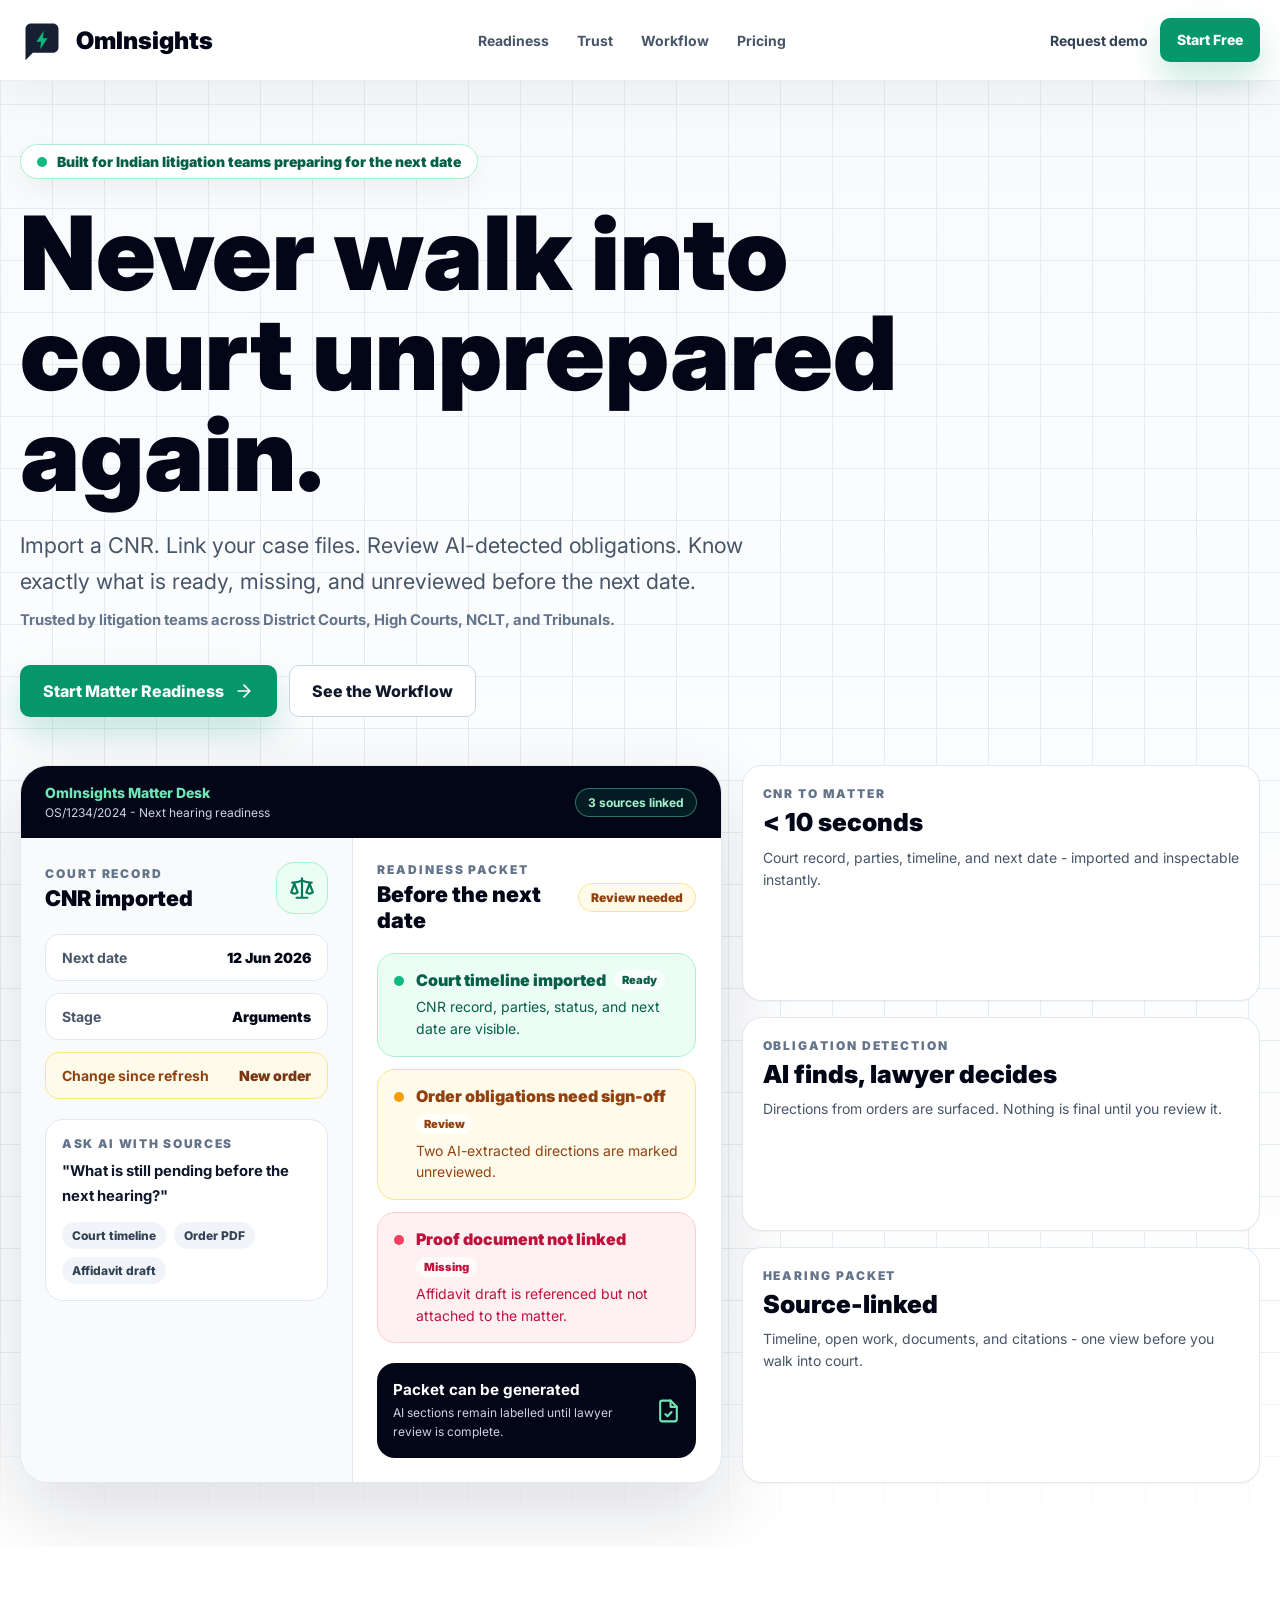
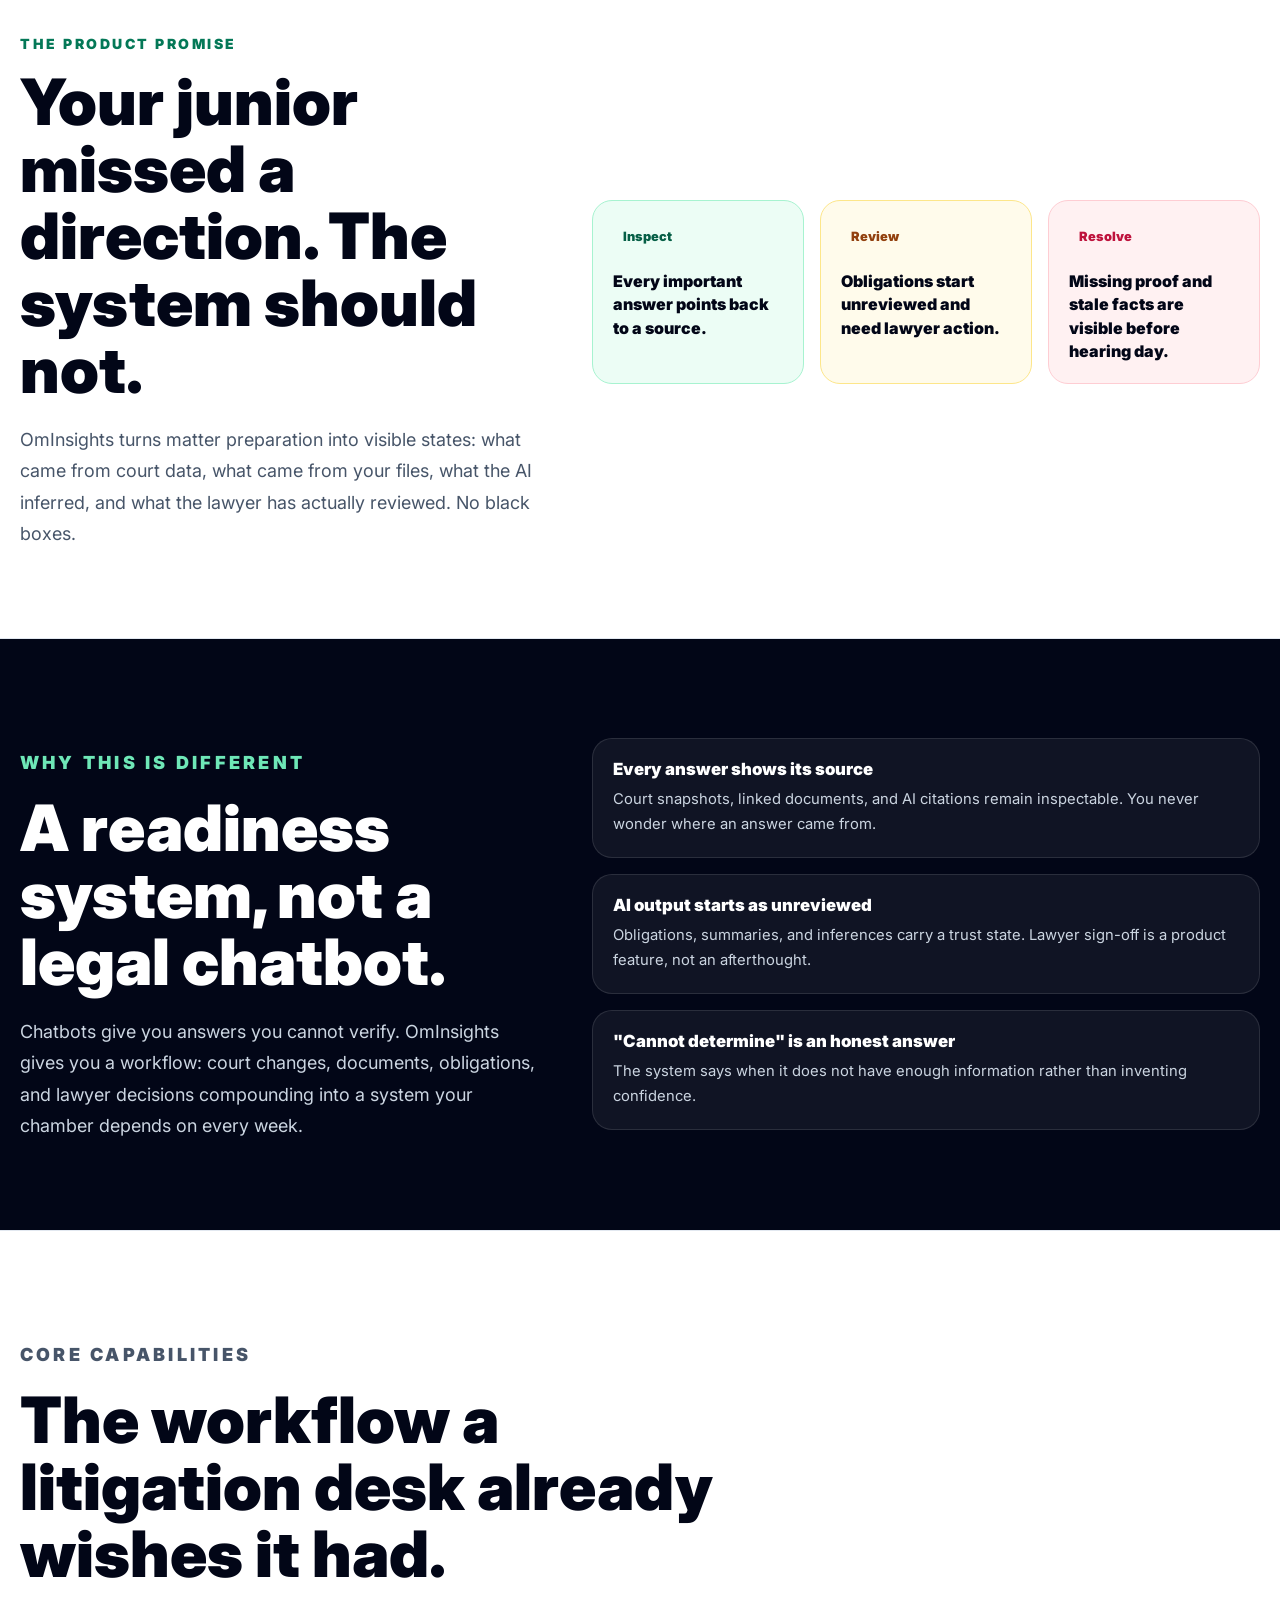
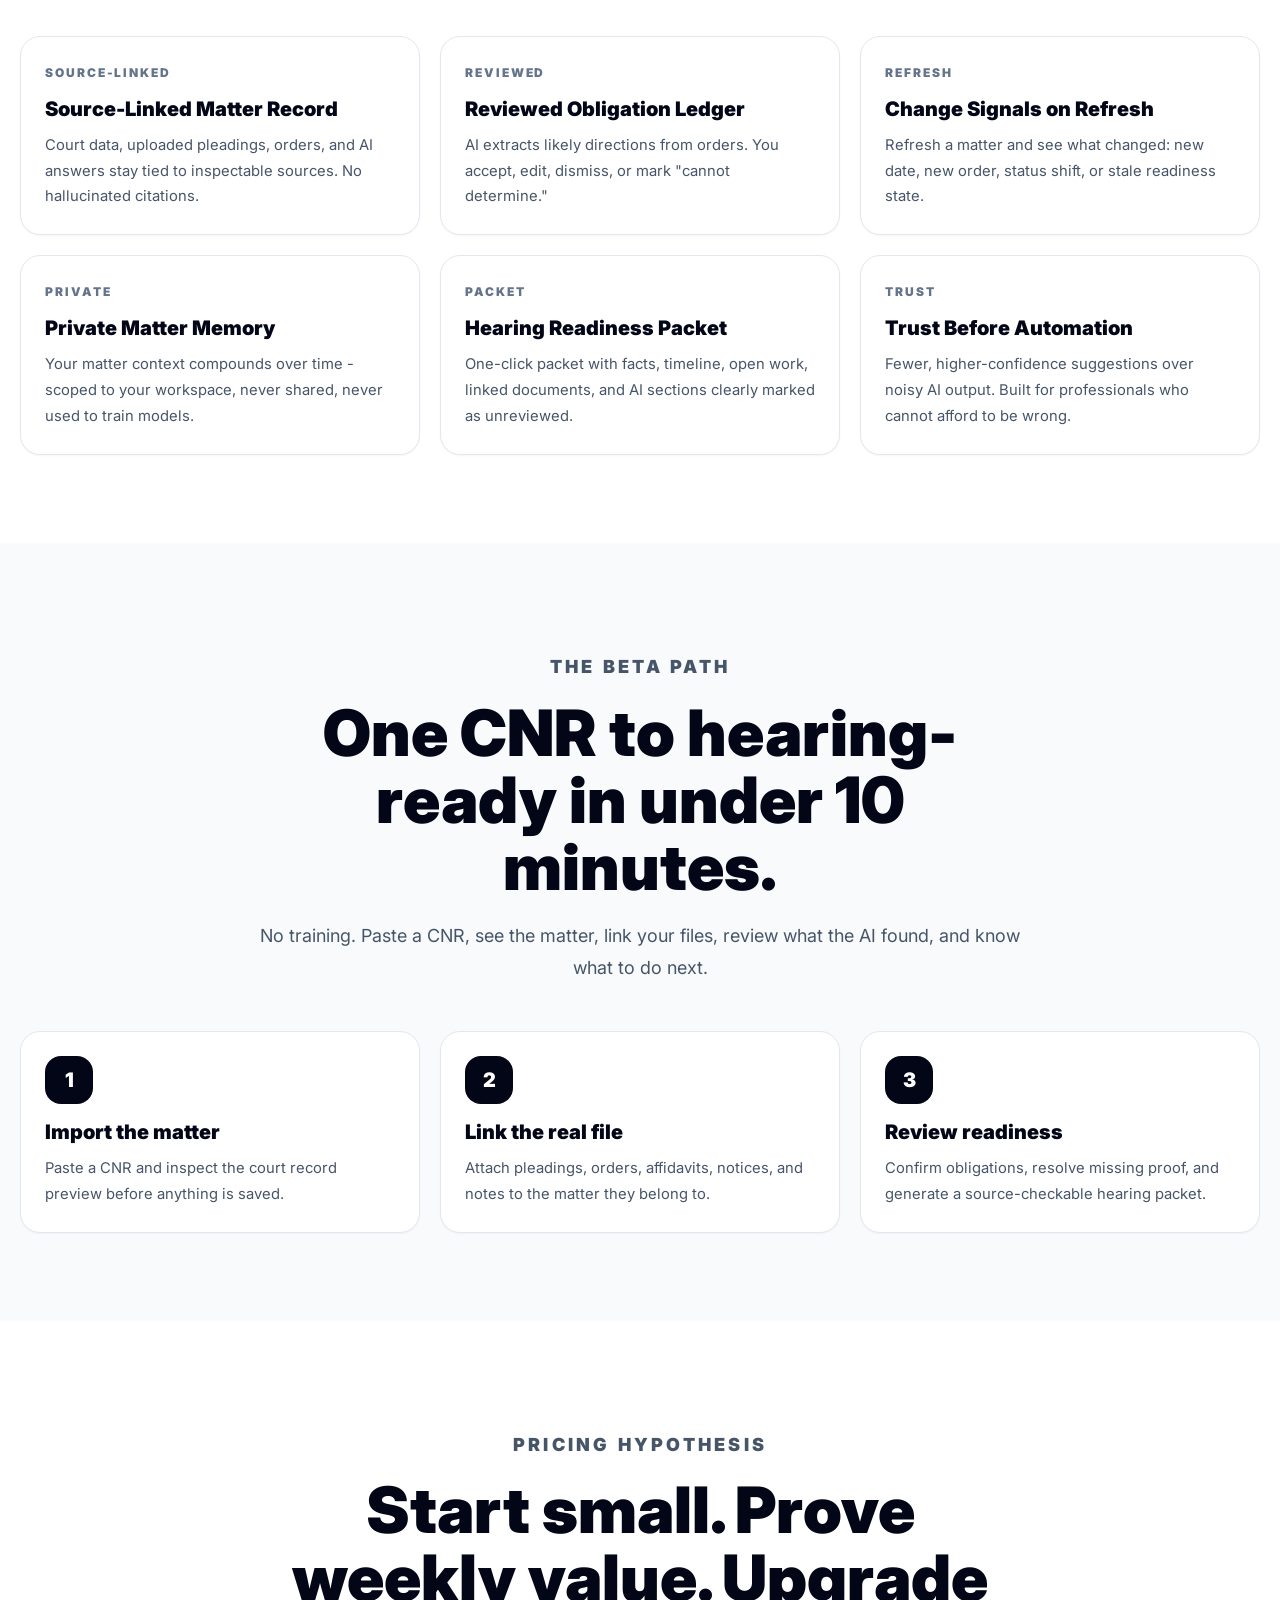
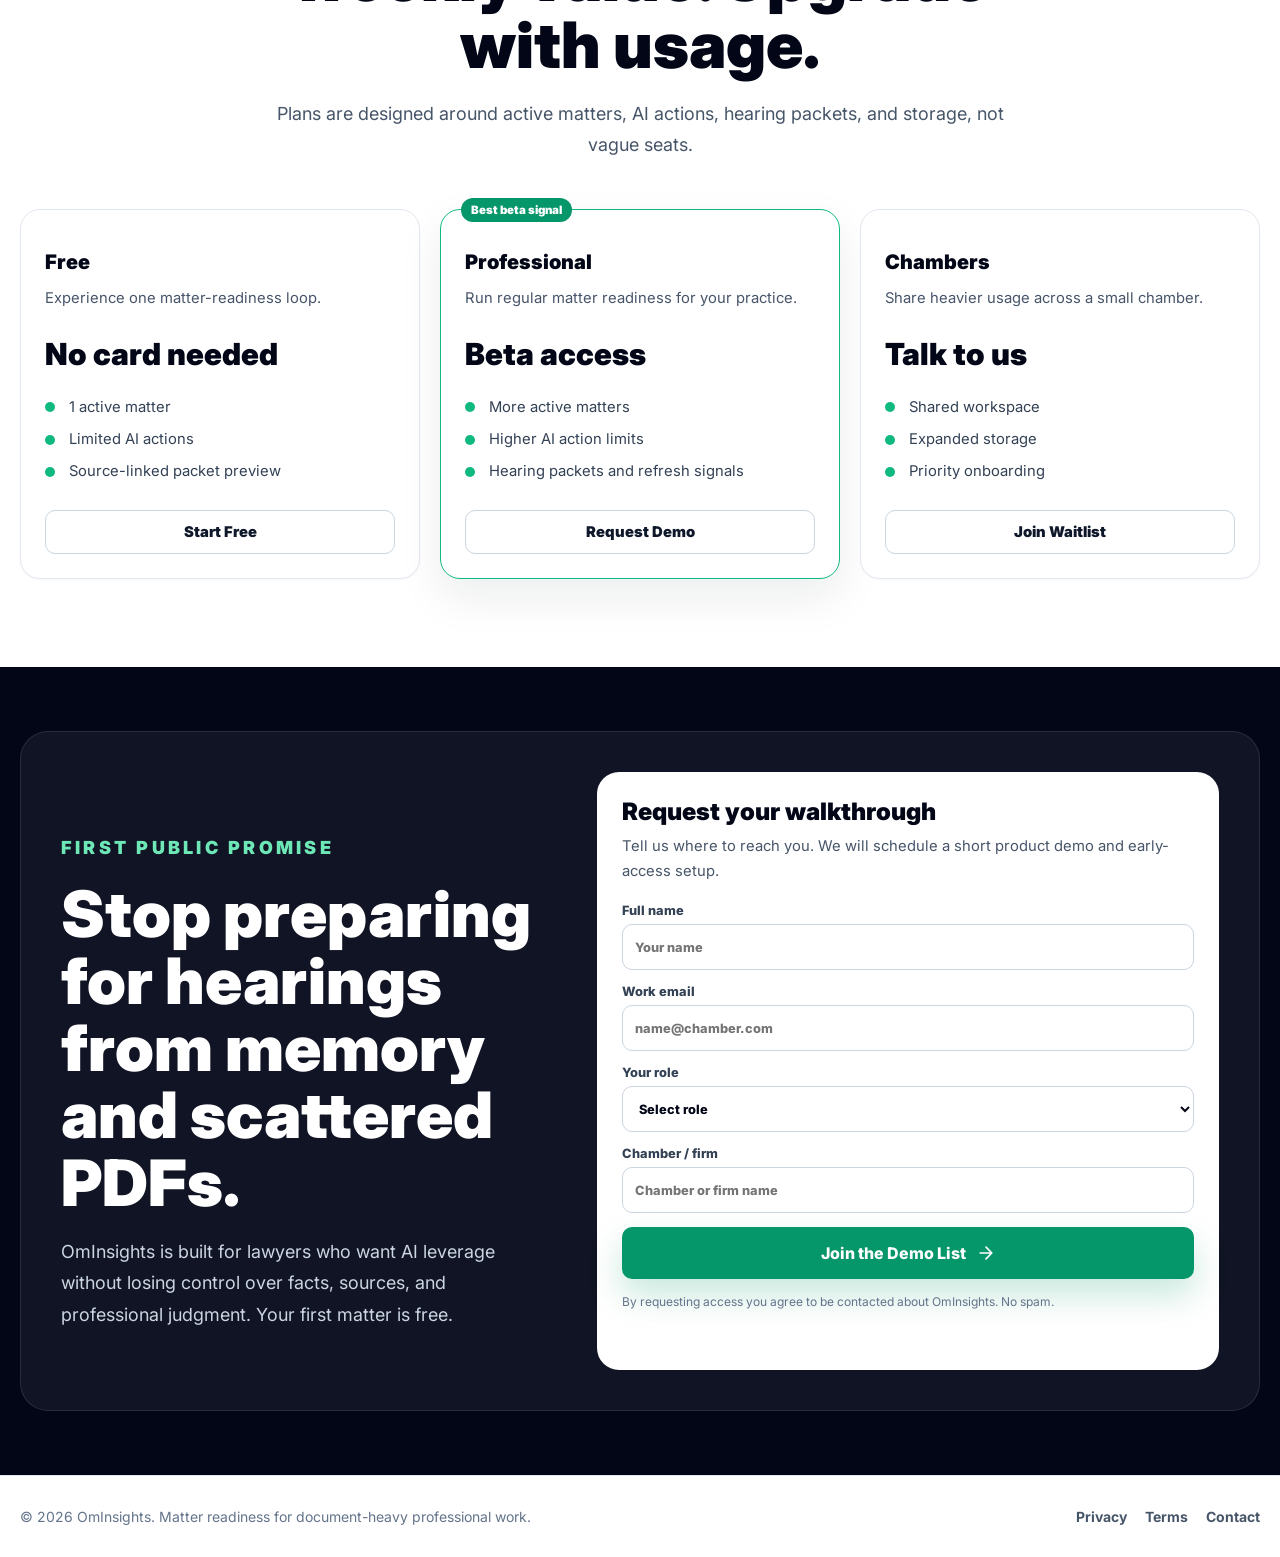
==== commit 4f52063f: "Align public landing with matter readiness demo" ====
--- a/index.html
+++ b/index.html
@@ -1,3 +1,409 @@
 <!doctype html>
-<html lang="en"><head><meta charset="utf-8"><meta name="viewport" content="width=device-width, initial-scale=1"><link rel="stylesheet" href="https://fonts.googleapis.com/css2?family=Fraunces:opsz,wght@9..144,400;9..144,500;9..144,600&amp;family=Inter:wght@400;500;600;700&amp;display=swap" data-precedence="default"><link rel="stylesheet" href="assets/landing.css"><title>Ominsights — Court-ready litigation intelligence for lawyers</title><meta name="author" content="Ominsights"><meta property="og:site_name" content="Ominsights"><meta property="og:type" content="website"><link rel="canonical" href="https://ominsights.in/"><meta name="twitter:card" content="summary_large_image"><meta name="twitter:title" content="Ominsights — Litigation intelligence for lawyers"><meta name="twitter:description" content="Upload your case. Get the sections, judgments, missing documents and risks you need — so you walk into court fully prepared."><meta name="description" content="Upload your case and get the sections, judgments, missing documents and risks you need to walk into court fully prepared."><meta property="og:title" content="Ominsights — Court-ready litigation intelligence"><meta property="og:description" content="Prepare for court without manual research. Built for independent lawyers, advocates and small firms."><link rel="preconnect" href="https://fonts.googleapis.com"><link rel="preconnect" href="https://fonts.gstatic.com" crossorigin="anonymous">
-<meta property="og:image" content="https://pub-bb2e103a32db4e198524a2e9ed8f35b4.r2.dev/25bdbdc8-f993-406d-ac49-2475c882d0e9/id-preview-6d325a00--ab958ef8-7827-4f94-9fea-5c7e815e8bc6.lovable.app-1779046188716.png"><meta name="twitter:image" content="https://pub-bb2e103a32db4e198524a2e9ed8f35b4.r2.dev/25bdbdc8-f993-406d-ac49-2475c882d0e9/id-preview-6d325a00--ab958ef8-7827-4f94-9fea-5c7e815e8bc6.lovable.app-1779046188716.png"></head><body><div class="min-h-screen bg-background font-sans text-foreground"><header class="sticky top-0 z-40 border-b border-border/60 bg-background/80 backdrop-blur"><div class="container-page flex h-16 items-center justify-between"><a href="#top" class="flex items-center gap-2"><span class="grid h-8 w-8 place-items-center rounded-md bg-primary text-primary-foreground"><svg xmlns="http://www.w3.org/2000/svg" width="24" height="24" viewBox="0 0 24 24" fill="none" stroke="currentColor" stroke-width="2" stroke-linecap="round" stroke-linejoin="round" class="lucide lucide-scale h-4 w-4" aria-hidden="true"><path d="M12 3v18"></path><path d="m19 8 3 8a5 5 0 0 1-6 0zV7"></path><path d="M3 7h1a17 17 0 0 0 8-2 17 17 0 0 0 8 2h1"></path><path d="m5 8 3 8a5 5 0 0 1-6 0zV7"></path><path d="M7 21h10"></path></svg></span><span class="font-display text-lg tracking-tight text-ink">Ominsights</span></a><nav class="hidden items-center gap-8 text-sm text-ink-soft md:flex"><a href="#problem" class="hover:text-ink">Why</a><a href="#how" class="hover:text-ink">How it works</a><a href="#features" class="hover:text-ink">Features</a><a href="#lifecycle" class="hover:text-ink">Workflow</a><a href="#demo" class="hover:text-ink">Demo</a><a href="#use-cases" class="hover:text-ink">Use cases</a></nav><div class="flex items-center gap-3"><a href="#cta" class="hidden text-sm text-ink-soft hover:text-ink sm:inline">Book demo</a><a href="#cta" class="inline-flex h-9 items-center rounded-md bg-primary px-4 text-sm font-medium text-primary-foreground transition hover:opacity-90">Get early access</a></div></div></header><main><section id="top" class="relative overflow-hidden"><div class="absolute inset-0 grid-bg opacity-60 [mask-image:radial-gradient(ellipse_at_top,black,transparent_70%)]"></div><div class="container-page relative grid gap-16 py-20 lg:grid-cols-[1.05fr_1fr] lg:py-28"><div class="flex flex-col justify-center"><span class="inline-flex w-fit items-center gap-2 rounded-full border border-border bg-surface px-3 py-1 text-xs text-ink-soft"><svg xmlns="http://www.w3.org/2000/svg" width="24" height="24" viewBox="0 0 24 24" fill="none" stroke="currentColor" stroke-width="2" stroke-linecap="round" stroke-linejoin="round" class="lucide lucide-sparkles h-3.5 w-3.5 text-accent" aria-hidden="true"><path d="M11.017 2.814a1 1 0 0 1 1.966 0l1.051 5.558a2 2 0 0 0 1.594 1.594l5.558 1.051a1 1 0 0 1 0 1.966l-5.558 1.051a2 2 0 0 0-1.594 1.594l-1.051 5.558a1 1 0 0 1-1.966 0l-1.051-5.558a2 2 0 0 0-1.594-1.594l-5.558-1.051a1 1 0 0 1 0-1.966l5.558-1.051a2 2 0 0 0 1.594-1.594z"></path><path d="M20 2v4"></path><path d="M22 4h-4"></path><circle cx="4" cy="20" r="2"></circle></svg>Litigation intelligence system</span><h1 class="mt-6 text-5xl leading-[1.05] text-ink md:text-6xl">Prepare for court <em class="not-italic text-accent">without</em> the manual legal work.</h1><p class="mt-6 max-w-xl text-lg leading-relaxed text-ink-soft">Upload your case. Get the sections, judgments, missing documents and risks you need — so you walk in ready, every hearing.</p><div class="mt-8 flex flex-wrap gap-3"><a href="#cta" class="inline-flex h-11 items-center gap-2 rounded-md bg-primary px-5 text-sm font-medium text-primary-foreground shadow-soft transition hover:opacity-90">Get early access <svg xmlns="http://www.w3.org/2000/svg" width="24" height="24" viewBox="0 0 24 24" fill="none" stroke="currentColor" stroke-width="2" stroke-linecap="round" stroke-linejoin="round" class="lucide lucide-arrow-right h-4 w-4" aria-hidden="true"><path d="M5 12h14"></path><path d="m12 5 7 7-7 7"></path></svg></a><a href="#how" class="inline-flex h-11 items-center rounded-md border border-border bg-card px-5 text-sm font-medium text-ink transition hover:bg-surface">See how it works</a></div><p class="mt-6 text-xs text-ink-soft">For advocates, litigation chambers and small firms.</p></div><div class="relative"><div class="absolute -inset-6 -z-10 rounded-3xl bg-gradient-to-br from-accent/10 via-transparent to-primary/10 blur-2xl"></div><div class="rounded-2xl border border-border bg-card shadow-lift"><div class="flex items-center gap-1.5 border-b border-border px-4 py-3"><span class="h-2.5 w-2.5 rounded-full bg-destructive/60"></span><span class="h-2.5 w-2.5 rounded-full bg-warning/70"></span><span class="h-2.5 w-2.5 rounded-full bg-success/70"></span><span class="ml-3 text-xs text-ink-soft">Case · State v. Mehta · #CR-4421</span></div><div class="grid gap-4 p-5"><div class="flex items-center gap-3 rounded-lg border border-border bg-surface px-3 py-2.5"><svg xmlns="http://www.w3.org/2000/svg" width="24" height="24" viewBox="0 0 24 24" fill="none" stroke="currentColor" stroke-width="2" stroke-linecap="round" stroke-linejoin="round" class="lucide lucide-file-text h-4 w-4 text-ink-soft" aria-hidden="true"><path d="M6 22a2 2 0 0 1-2-2V4a2 2 0 0 1 2-2h8a2.4 2.4 0 0 1 1.704.706l3.588 3.588A2.4 2.4 0 0 1 20 8v12a2 2 0 0 1-2 2z"></path><path d="M14 2v5a1 1 0 0 0 1 1h5"></path><path d="M10 9H8"></path><path d="M16 13H8"></path><path d="M16 17H8"></path></svg><div class="text-sm text-ink">FIR_Mehta_2024.pdf</div><span class="ml-auto rounded-full bg-success/15 px-2 py-0.5 text-[11px] font-medium text-success">Analysed</span></div><div class="flex items-start gap-3 rounded-lg border border-border px-3 py-2.5"><div class="mt-0.5"><svg xmlns="http://www.w3.org/2000/svg" width="24" height="24" viewBox="0 0 24 24" fill="none" stroke="currentColor" stroke-width="2" stroke-linecap="round" stroke-linejoin="round" class="lucide lucide-book-marked h-4 w-4 text-accent" aria-hidden="true"><path d="M10 2v8l3-3 3 3V2"></path><path d="M4 19.5v-15A2.5 2.5 0 0 1 6.5 2H19a1 1 0 0 1 1 1v18a1 1 0 0 1-1 1H6.5a1 1 0 0 1 0-5H20"></path></svg></div><div class="flex-1"><div class="text-xs uppercase tracking-wider text-ink-soft">Suggested sections</div><div class="mt-0.5 text-sm text-ink">IPC 420 · IPC 406 · IT Act 66D</div></div></div><div class="flex items-start gap-3 rounded-lg border border-border px-3 py-2.5"><div class="mt-0.5"><svg xmlns="http://www.w3.org/2000/svg" width="24" height="24" viewBox="0 0 24 24" fill="none" stroke="currentColor" stroke-width="2" stroke-linecap="round" stroke-linejoin="round" class="lucide lucide-shield-check h-4 w-4 text-success" aria-hidden="true"><path d="M20 13c0 5-3.5 7.5-7.66 8.95a1 1 0 0 1-.67-.01C7.5 20.5 4 18 4 13V6a1 1 0 0 1 1-1c2 0 4.5-1.2 6.24-2.72a1.17 1.17 0 0 1 1.52 0C14.51 3.81 17 5 19 5a1 1 0 0 1 1 1z"></path><path d="m9 12 2 2 4-4"></path></svg></div><div class="flex-1"><div class="text-xs uppercase tracking-wider text-ink-soft">Supporting judgments</div><div class="mt-0.5 text-sm text-ink">4 strong matches · 2 persuasive</div></div></div><div class="flex items-start gap-3 rounded-lg border border-border px-3 py-2.5"><div class="mt-0.5"><svg xmlns="http://www.w3.org/2000/svg" width="24" height="24" viewBox="0 0 24 24" fill="none" stroke="currentColor" stroke-width="2" stroke-linecap="round" stroke-linejoin="round" class="lucide lucide-triangle-alert h-4 w-4 text-warning" aria-hidden="true"><path d="m21.73 18-8-14a2 2 0 0 0-3.48 0l-8 14A2 2 0 0 0 4 21h16a2 2 0 0 0 1.73-3"></path><path d="M12 9v4"></path><path d="M12 17h.01"></path></svg></div><div class="flex-1"><div class="text-xs uppercase tracking-wider text-ink-soft">Risk flag</div><div class="mt-0.5 text-sm text-warning">Limitation period — 11 days left</div></div></div><div class="mt-1 flex items-center justify-between rounded-lg bg-primary/5 px-3 py-2.5"><span class="text-sm font-medium text-ink">Hearing readiness</span><span class="font-display text-2xl text-primary">82%</span></div></div></div></div></div></section><section id="problem" class="border-t border-border bg-surface/60"><div class="container-page py-20 lg:py-28"><div class="max-w-2xl"><p class="text-xs font-medium uppercase tracking-[0.18em] text-accent">The reality</p><h2 class="mt-3 text-4xl leading-tight md:text-5xl">Court prep still happens the night before.</h2><p class="mt-4 text-lg text-ink-soft">Hours of reading, scattered research and last-minute gaps — every single matter.</p></div><div class="mt-12 grid gap-4 sm:grid-cols-2 lg:grid-cols-4"><div class="rounded-xl border border-border bg-card p-6"><svg xmlns="http://www.w3.org/2000/svg" width="24" height="24" viewBox="0 0 24 24" fill="none" stroke="currentColor" stroke-width="2" stroke-linecap="round" stroke-linejoin="round" class="lucide lucide-book-open h-5 w-5 text-accent" aria-hidden="true"><path d="M12 7v14"></path><path d="M3 18a1 1 0 0 1-1-1V4a1 1 0 0 1 1-1h5a4 4 0 0 1 4 4 4 4 0 0 1 4-4h5a1 1 0 0 1 1 1v13a1 1 0 0 1-1 1h-6a3 3 0 0 0-3 3 3 3 0 0 0-3-3z"></path></svg><h3 class="mt-4 text-base font-semibold text-ink">Hours reading case files</h3><p class="mt-2 text-sm leading-relaxed text-ink-soft">Every brief, FIR and annexure read line by line — before the real work even begins.</p></div><div class="rounded-xl border border-border bg-card p-6"><svg xmlns="http://www.w3.org/2000/svg" width="24" height="24" viewBox="0 0 24 24" fill="none" stroke="currentColor" stroke-width="2" stroke-linecap="round" stroke-linejoin="round" class="lucide lucide-list-checks h-5 w-5 text-accent" aria-hidden="true"><path d="M13 5h8"></path><path d="M13 12h8"></path><path d="M13 19h8"></path><path d="m3 17 2 2 4-4"></path><path d="m3 7 2 2 4-4"></path></svg><h3 class="mt-4 text-base font-semibold text-ink">Manual research across sections</h3><p class="mt-2 text-sm leading-relaxed text-ink-soft">Hunting through bare acts, commentaries and judgment databases for what applies.</p></div><div class="rounded-xl border border-border bg-card p-6"><svg xmlns="http://www.w3.org/2000/svg" width="24" height="24" viewBox="0 0 24 24" fill="none" stroke="currentColor" stroke-width="2" stroke-linecap="round" stroke-linejoin="round" class="lucide lucide-clock h-5 w-5 text-accent" aria-hidden="true"><circle cx="12" cy="12" r="10"></circle><path d="M12 6v6l4 2"></path></svg><h3 class="mt-4 text-base font-semibold text-ink">Procedural deadlines slip</h3><p class="mt-2 text-sm leading-relaxed text-ink-soft">Limitation, service, filing windows — tracked across notebooks and chat threads.</p></div><div class="rounded-xl border border-border bg-card p-6"><svg xmlns="http://www.w3.org/2000/svg" width="24" height="24" viewBox="0 0 24 24" fill="none" stroke="currentColor" stroke-width="2" stroke-linecap="round" stroke-linejoin="round" class="lucide lucide-octagon-alert h-5 w-5 text-accent" aria-hidden="true"><path d="M12 16h.01"></path><path d="M12 8v4"></path><path d="M15.312 2a2 2 0 0 1 1.414.586l4.688 4.688A2 2 0 0 1 22 8.688v6.624a2 2 0 0 1-.586 1.414l-4.688 4.688a2 2 0 0 1-1.414.586H8.688a2 2 0 0 1-1.414-.586l-4.688-4.688A2 2 0 0 1 2 15.312V8.688a2 2 0 0 1 .586-1.414l4.688-4.688A2 2 0 0 1 8.688 2z"></path></svg><h3 class="mt-4 text-base font-semibold text-ink">Critical details missed</h3><p class="mt-2 text-sm leading-relaxed text-ink-soft">A missing affidavit or weak citation surfaces only when opposing counsel points it out.</p></div></div></div></section><section id="how" class="border-t border-border"><div class="container-page py-20 lg:py-28"><div class="flex flex-col items-start justify-between gap-6 md:flex-row md:items-end"><div class="max-w-xl"><p class="text-xs font-medium uppercase tracking-[0.18em] text-accent">How it works</p><h2 class="mt-3 text-4xl leading-tight md:text-5xl">From case file to courtroom-ready.</h2></div><p class="max-w-md text-ink-soft">A single, linear flow designed around how litigators actually work.</p></div><div class="mt-14 grid gap-px overflow-hidden rounded-2xl border border-border bg-border md:grid-cols-4"><div class="relative bg-card p-7"><div class="flex items-center justify-between"><span class="grid h-10 w-10 place-items-center rounded-lg bg-primary text-primary-foreground"><svg xmlns="http://www.w3.org/2000/svg" width="24" height="24" viewBox="0 0 24 24" fill="none" stroke="currentColor" stroke-width="2" stroke-linecap="round" stroke-linejoin="round" class="lucide lucide-upload h-5 w-5" aria-hidden="true"><path d="M12 3v12"></path><path d="m17 8-5-5-5 5"></path><path d="M21 15v4a2 2 0 0 1-2 2H5a2 2 0 0 1-2-2v-4"></path></svg></span><span class="font-display text-3xl text-border">01</span></div><h3 class="mt-6 text-lg font-semibold text-ink">Upload</h3><p class="mt-2 text-sm leading-relaxed text-ink-soft">Drop FIRs, briefs, contracts or notices. Any case document, any length.</p></div><div class="relative bg-card p-7"><div class="flex items-center justify-between"><span class="grid h-10 w-10 place-items-center rounded-lg bg-primary text-primary-foreground"><svg xmlns="http://www.w3.org/2000/svg" width="24" height="24" viewBox="0 0 24 24" fill="none" stroke="currentColor" stroke-width="2" stroke-linecap="round" stroke-linejoin="round" class="lucide lucide-brain h-5 w-5" aria-hidden="true"><path d="M12 18V5"></path><path d="M15 13a4.17 4.17 0 0 1-3-4 4.17 4.17 0 0 1-3 4"></path><path d="M17.598 6.5A3 3 0 1 0 12 5a3 3 0 1 0-5.598 1.5"></path><path d="M17.997 5.125a4 4 0 0 1 2.526 5.77"></path><path d="M18 18a4 4 0 0 0 2-7.464"></path><path d="M19.967 17.483A4 4 0 1 1 12 18a4 4 0 1 1-7.967-.517"></path><path d="M6 18a4 4 0 0 1-2-7.464"></path><path d="M6.003 5.125a4 4 0 0 0-2.526 5.77"></path></svg></span><span class="font-display text-3xl text-border">02</span></div><h3 class="mt-6 text-lg font-semibold text-ink">Understand</h3><p class="mt-2 text-sm leading-relaxed text-ink-soft">Ominsights reads the matter end to end and identifies what's at stake.</p></div><div class="relative bg-card p-7"><div class="flex items-center justify-between"><span class="grid h-10 w-10 place-items-center rounded-lg bg-primary text-primary-foreground"><svg xmlns="http://www.w3.org/2000/svg" width="24" height="24" viewBox="0 0 24 24" fill="none" stroke="currentColor" stroke-width="2" stroke-linecap="round" stroke-linejoin="round" class="lucide lucide-list-tree h-5 w-5" aria-hidden="true"><path d="M8 5h13"></path><path d="M13 12h8"></path><path d="M13 19h8"></path><path d="M3 10a2 2 0 0 0 2 2h3"></path><path d="M3 5v12a2 2 0 0 0 2 2h3"></path></svg></span><span class="font-display text-3xl text-border">03</span></div><h3 class="mt-6 text-lg font-semibold text-ink">Recommend</h3><p class="mt-2 text-sm leading-relaxed text-ink-soft">Get the relevant laws, supporting judgments, gaps and procedural risks.</p></div><div class="relative bg-card p-7"><div class="flex items-center justify-between"><span class="grid h-10 w-10 place-items-center rounded-lg bg-primary text-primary-foreground"><svg xmlns="http://www.w3.org/2000/svg" width="24" height="24" viewBox="0 0 24 24" fill="none" stroke="currentColor" stroke-width="2" stroke-linecap="round" stroke-linejoin="round" class="lucide lucide-gavel h-5 w-5" aria-hidden="true"><path d="m14 13-8.381 8.38a1 1 0 0 1-3.001-3l8.384-8.381"></path><path d="m16 16 6-6"></path><path d="m21.5 10.5-8-8"></path><path d="m8 8 6-6"></path><path d="m8.5 7.5 8 8"></path></svg></span><span class="font-display text-3xl text-border">04</span></div><h3 class="mt-6 text-lg font-semibold text-ink">Prepare</h3><p class="mt-2 text-sm leading-relaxed text-ink-soft">Walk in with a readiness view, ready citations and a clear next step.</p></div></div></div></section><section id="features" class="border-t border-border bg-surface/60"><div class="container-page py-20 lg:py-28"><div class="max-w-2xl"><p class="text-xs font-medium uppercase tracking-[0.18em] text-accent">What you get</p><h2 class="mt-3 text-4xl leading-tight md:text-5xl">Everything you need before court — in one place.</h2></div><div class="mt-12 grid gap-4 md:grid-cols-3"><div class="rounded-2xl border border-border bg-card p-7 shadow-soft transition hover:-translate-y-0.5"><span class="grid h-10 w-10 place-items-center rounded-lg bg-primary text-primary-foreground"><svg xmlns="http://www.w3.org/2000/svg" width="24" height="24" viewBox="0 0 24 24" fill="none" stroke="currentColor" stroke-width="2" stroke-linecap="round" stroke-linejoin="round" class="lucide lucide-file-search h-5 w-5" aria-hidden="true"><path d="M6 22a2 2 0 0 1-2-2V4a2 2 0 0 1 2-2h8a2.4 2.4 0 0 1 1.704.706l3.588 3.588A2.4 2.4 0 0 1 20 8v12a2 2 0 0 1-2 2z"></path><path d="M14 2v5a1 1 0 0 0 1 1h5"></path><circle cx="11.5" cy="14.5" r="2.5"></circle><path d="M13.3 16.3 15 18"></path></svg></span><h3 class="mt-5 text-lg font-semibold text-ink">Case understanding</h3><p class="mt-2 text-sm leading-relaxed text-ink-soft">A clear read of the facts, parties, timeline and what's actually at stake — without re-reading the file.</p></div><div class="rounded-2xl border border-border bg-card p-7 shadow-soft transition hover:-translate-y-0.5"><span class="grid h-10 w-10 place-items-center rounded-lg bg-primary text-primary-foreground"><svg xmlns="http://www.w3.org/2000/svg" width="24" height="24" viewBox="0 0 24 24" fill="none" stroke="currentColor" stroke-width="2" stroke-linecap="round" stroke-linejoin="round" class="lucide lucide-book-marked h-5 w-5" aria-hidden="true"><path d="M10 2v8l3-3 3 3V2"></path><path d="M4 19.5v-15A2.5 2.5 0 0 1 6.5 2H19a1 1 0 0 1 1 1v18a1 1 0 0 1-1 1H6.5a1 1 0 0 1 0-5H20"></path></svg></span><h3 class="mt-5 text-lg font-semibold text-ink">Legal intelligence</h3><p class="mt-2 text-sm leading-relaxed text-ink-soft">The right sections, supporting judgments and procedural checks, mapped to your matter.</p></div><div class="rounded-2xl border border-border bg-card p-7 shadow-soft transition hover:-translate-y-0.5"><span class="grid h-10 w-10 place-items-center rounded-lg bg-primary text-primary-foreground"><svg xmlns="http://www.w3.org/2000/svg" width="24" height="24" viewBox="0 0 24 24" fill="none" stroke="currentColor" stroke-width="2" stroke-linecap="round" stroke-linejoin="round" class="lucide lucide-circle-check h-5 w-5" aria-hidden="true"><circle cx="12" cy="12" r="10"></circle><path d="m9 12 2 2 4-4"></path></svg></span><h3 class="mt-5 text-lg font-semibold text-ink">Court readiness</h3><p class="mt-2 text-sm leading-relaxed text-ink-soft">Missing documents, weak arguments and risks surfaced — with a single readiness view before every hearing.</p></div></div><div class="mt-6 grid gap-4 md:grid-cols-2"><div class="flex items-start gap-4 rounded-xl border border-border bg-card/60 p-6"><span class="grid h-9 w-9 shrink-0 place-items-center rounded-md bg-accent/10 text-accent"><svg xmlns="http://www.w3.org/2000/svg" width="24" height="24" viewBox="0 0 24 24" fill="none" stroke="currentColor" stroke-width="2" stroke-linecap="round" stroke-linejoin="round" class="lucide lucide-pen-line h-4.5 w-4.5" aria-hidden="true"><path d="M13 21h8"></path><path d="M21.174 6.812a1 1 0 0 0-3.986-3.987L3.842 16.174a2 2 0 0 0-.5.83l-1.321 4.352a.5.5 0 0 0 .623.622l4.353-1.32a2 2 0 0 0 .83-.497z"></path></svg></span><div><h4 class="text-sm font-semibold text-ink">Draft generation</h4><p class="mt-1 text-sm leading-relaxed text-ink-soft">Produce first drafts of applications, replies and notices grounded in your case context.</p></div></div><div class="flex items-start gap-4 rounded-xl border border-border bg-card/60 p-6"><span class="grid h-9 w-9 shrink-0 place-items-center rounded-md bg-accent/10 text-accent"><svg xmlns="http://www.w3.org/2000/svg" width="24" height="24" viewBox="0 0 24 24" fill="none" stroke="currentColor" stroke-width="2" stroke-linecap="round" stroke-linejoin="round" class="lucide lucide-sparkles h-4.5 w-4.5" aria-hidden="true"><path d="M11.017 2.814a1 1 0 0 1 1.966 0l1.051 5.558a2 2 0 0 0 1.594 1.594l5.558 1.051a1 1 0 0 1 0 1.966l-5.558 1.051a2 2 0 0 0-1.594 1.594l-1.051 5.558a1 1 0 0 1-1.966 0l-1.051-5.558a2 2 0 0 0-1.594-1.594l-5.558-1.051a1 1 0 0 1 0-1.966l5.558-1.051a2 2 0 0 0 1.594-1.594z"></path><path d="M20 2v4"></path><path d="M22 4h-4"></path><circle cx="4" cy="20" r="2"></circle></svg></span><div><h4 class="text-sm font-semibold text-ink">Personalized insights</h4><p class="mt-1 text-sm leading-relaxed text-ink-soft">Recommendations sharpen over time as Ominsights learns your practice and past matters.</p></div></div></div><p class="mt-8 inline-flex items-center gap-1.5 text-xs text-ink-soft">Deeper exploration tools available inside the workspace<svg xmlns="http://www.w3.org/2000/svg" width="24" height="24" viewBox="0 0 24 24" fill="none" stroke="currentColor" stroke-width="2" stroke-linecap="round" stroke-linejoin="round" class="lucide lucide-arrow-up-right h-3.5 w-3.5" aria-hidden="true"><path d="M7 7h10v10"></path><path d="M7 17 17 7"></path></svg></p></div></section><section id="lifecycle" class="border-t border-border"><div class="container-page py-20 lg:py-28"><div class="max-w-2xl"><p class="text-xs font-medium uppercase tracking-[0.18em] text-accent">Across your workflow</p><h2 class="mt-3 text-4xl leading-tight md:text-5xl">Built for how lawyers actually work.</h2><p class="mt-4 text-lg text-ink-soft">From the moment a case lands on your desk to every hearing that follows — Ominsights stays with the matter.</p></div><div class="relative mt-14"><div class="absolute left-0 right-0 top-5 hidden h-px bg-border md:block"></div><div class="grid gap-6 md:grid-cols-4"><div class="relative"><div class="relative z-10 grid h-10 w-10 place-items-center rounded-full border border-border bg-background text-primary"><svg xmlns="http://www.w3.org/2000/svg" width="24" height="24" viewBox="0 0 24 24" fill="none" stroke="currentColor" stroke-width="2" stroke-linecap="round" stroke-linejoin="round" class="lucide lucide-inbox h-4.5 w-4.5" aria-hidden="true"><polyline points="22 12 16 12 14 15 10 15 8 12 2 12"></polyline><path d="M5.45 5.11 2 12v6a2 2 0 0 0 2 2h16a2 2 0 0 0 2-2v-6l-3.45-6.89A2 2 0 0 0 16.76 4H7.24a2 2 0 0 0-1.79 1.11z"></path></svg></div><div class="mt-5"><div class="font-mono text-[11px] uppercase tracking-wider text-ink-soft">Stage 01</div><h3 class="mt-1 text-base font-semibold text-ink">Case intake</h3><p class="mt-1.5 text-sm leading-relaxed text-ink-soft">Bring a new matter in and have it organised from day one.</p></div></div><div class="relative"><div class="relative z-10 grid h-10 w-10 place-items-center rounded-full border border-border bg-background text-primary"><svg xmlns="http://www.w3.org/2000/svg" width="24" height="24" viewBox="0 0 24 24" fill="none" stroke="currentColor" stroke-width="2" stroke-linecap="round" stroke-linejoin="round" class="lucide lucide-file-search h-4.5 w-4.5" aria-hidden="true"><path d="M6 22a2 2 0 0 1-2-2V4a2 2 0 0 1 2-2h8a2.4 2.4 0 0 1 1.704.706l3.588 3.588A2.4 2.4 0 0 1 20 8v12a2 2 0 0 1-2 2z"></path><path d="M14 2v5a1 1 0 0 0 1 1h5"></path><circle cx="11.5" cy="14.5" r="2.5"></circle><path d="M13.3 16.3 15 18"></path></svg></div><div class="mt-5"><div class="font-mono text-[11px] uppercase tracking-wider text-ink-soft">Stage 02</div><h3 class="mt-1 text-base font-semibold text-ink">Preparation</h3><p class="mt-1.5 text-sm leading-relaxed text-ink-soft">Build a strong position with the laws and judgments that matter.</p></div></div><div class="relative"><div class="relative z-10 grid h-10 w-10 place-items-center rounded-full border border-border bg-background text-primary"><svg xmlns="http://www.w3.org/2000/svg" width="24" height="24" viewBox="0 0 24 24" fill="none" stroke="currentColor" stroke-width="2" stroke-linecap="round" stroke-linejoin="round" class="lucide lucide-gavel h-4.5 w-4.5" aria-hidden="true"><path d="m14 13-8.381 8.38a1 1 0 0 1-3.001-3l8.384-8.381"></path><path d="m16 16 6-6"></path><path d="m21.5 10.5-8-8"></path><path d="m8 8 6-6"></path><path d="m8.5 7.5 8 8"></path></svg></div><div class="mt-5"><div class="font-mono text-[11px] uppercase tracking-wider text-ink-soft">Stage 03</div><h3 class="mt-1 text-base font-semibold text-ink">Hearing readiness</h3><p class="mt-1.5 text-sm leading-relaxed text-ink-soft">Walk in with a clear view of gaps, risks and what to argue.</p></div></div><div class="relative"><div class="relative z-10 grid h-10 w-10 place-items-center rounded-full border border-border bg-background text-primary"><svg xmlns="http://www.w3.org/2000/svg" width="24" height="24" viewBox="0 0 24 24" fill="none" stroke="currentColor" stroke-width="2" stroke-linecap="round" stroke-linejoin="round" class="lucide lucide-activity h-4.5 w-4.5" aria-hidden="true"><path d="M22 12h-2.48a2 2 0 0 0-1.93 1.46l-2.35 8.36a.25.25 0 0 1-.48 0L9.24 2.18a.25.25 0 0 0-.48 0l-2.35 8.36A2 2 0 0 1 4.49 12H2"></path></svg></div><div class="mt-5"><div class="font-mono text-[11px] uppercase tracking-wider text-ink-soft">Stage 04</div><h3 class="mt-1 text-base font-semibold text-ink">Ongoing tracking</h3><p class="mt-1.5 text-sm leading-relaxed text-ink-soft">Keep every active matter moving — deadlines, updates, next steps.</p></div></div></div></div></div></section><section id="demo" class="border-t border-border"><div class="container-page py-20 lg:py-28"><div class="max-w-2xl"><p class="text-xs font-medium uppercase tracking-[0.18em] text-accent">See it on a real case</p><h2 class="mt-3 text-4xl leading-tight md:text-5xl">One file in. A full prep desk out.</h2><p class="mt-4 text-lg text-ink-soft">Here's what a litigator sees the moment a case lands in Ominsights.</p></div><div class="mt-12 grid gap-6 lg:grid-cols-[340px_1fr]"><div class="rounded-2xl border border-border bg-card p-5 shadow-soft"><div class="text-xs uppercase tracking-wider text-ink-soft">Uploaded</div><div class="mt-3 flex items-start gap-3 rounded-lg border border-border bg-surface p-4"><svg xmlns="http://www.w3.org/2000/svg" width="24" height="24" viewBox="0 0 24 24" fill="none" stroke="currentColor" stroke-width="2" stroke-linecap="round" stroke-linejoin="round" class="lucide lucide-file-text mt-0.5 h-5 w-5 text-accent" aria-hidden="true"><path d="M6 22a2 2 0 0 1-2-2V4a2 2 0 0 1 2-2h8a2.4 2.4 0 0 1 1.704.706l3.588 3.588A2.4 2.4 0 0 1 20 8v12a2 2 0 0 1-2 2z"></path><path d="M14 2v5a1 1 0 0 0 1 1h5"></path><path d="M10 9H8"></path><path d="M16 13H8"></path><path d="M16 17H8"></path></svg><div><div class="text-sm font-medium text-ink">FIR_Mehta_2024.pdf</div><div class="mt-1 text-xs text-ink-soft">14 pages · Police Station, Andheri</div></div></div><dl class="mt-5 space-y-3 text-sm"><div class="flex justify-between"><dt class="text-ink-soft">Case type</dt><dd class="font-medium text-ink">Criminal — cheating</dd></div><div class="flex justify-between"><dt class="text-ink-soft">Jurisdiction</dt><dd class="font-medium text-ink">Magistrate, Mumbai</dd></div><div class="flex justify-between"><dt class="text-ink-soft">Parties</dt><dd class="font-medium text-ink">State v. R. Mehta</dd></div><div class="flex justify-between"><dt class="text-ink-soft">Next hearing</dt><dd class="font-medium text-ink">14 days</dd></div></dl></div><div class="grid gap-4 sm:grid-cols-2"><div class="rounded-2xl border border-border bg-card p-5 shadow-soft"><div class="flex items-center gap-2 border-b border-border pb-3"><svg xmlns="http://www.w3.org/2000/svg" width="24" height="24" viewBox="0 0 24 24" fill="none" stroke="currentColor" stroke-width="2" stroke-linecap="round" stroke-linejoin="round" class="lucide lucide-book-marked h-4 w-4 text-accent" aria-hidden="true"><path d="M10 2v8l3-3 3 3V2"></path><path d="M4 19.5v-15A2.5 2.5 0 0 1 6.5 2H19a1 1 0 0 1 1 1v18a1 1 0 0 1-1 1H6.5a1 1 0 0 1 0-5H20"></path></svg><h4 class="text-sm font-semibold text-ink">Suggested sections</h4></div><div class="pt-4"><ul class="space-y-2 text-sm"><li class="flex items-center gap-3"><span class="rounded-md bg-accent/10 px-2 py-0.5 font-mono text-xs text-accent">IPC §420</span><span class="text-ink-soft">Cheating &amp; dishonest inducement</span></li><li class="flex items-center gap-3"><span class="rounded-md bg-accent/10 px-2 py-0.5 font-mono text-xs text-accent">IPC §406</span><span class="text-ink-soft">Criminal breach of trust</span></li><li class="flex items-center gap-3"><span class="rounded-md bg-accent/10 px-2 py-0.5 font-mono text-xs text-accent">IT Act §66D</span><span class="text-ink-soft">Cheating by personation (online)</span></li></ul></div></div><div class="rounded-2xl border border-border bg-card p-5 shadow-soft"><div class="flex items-center gap-2 border-b border-border pb-3"><svg xmlns="http://www.w3.org/2000/svg" width="24" height="24" viewBox="0 0 24 24" fill="none" stroke="currentColor" stroke-width="2" stroke-linecap="round" stroke-linejoin="round" class="lucide lucide-scale h-4 w-4 text-primary" aria-hidden="true"><path d="M12 3v18"></path><path d="m19 8 3 8a5 5 0 0 1-6 0zV7"></path><path d="M3 7h1a17 17 0 0 0 8-2 17 17 0 0 0 8 2h1"></path><path d="m5 8 3 8a5 5 0 0 1-6 0zV7"></path><path d="M7 21h10"></path></svg><h4 class="text-sm font-semibold text-ink">Supporting judgments</h4></div><div class="pt-4"><ul class="space-y-2 text-sm"><li class="flex items-start justify-between gap-3"><div><div class="text-ink">Hridaya Ranjan v. State of Bihar</div><div class="font-mono text-xs text-ink-soft">(2000) 4 SCC 168</div></div><span class="shrink-0 rounded-full px-2 py-0.5 text-[11px] bg-success/15 text-success">Strong</span></li><li class="flex items-start justify-between gap-3"><div><div class="text-ink">State of Kerala v. A. Pareed Pillai</div><div class="font-mono text-xs text-ink-soft">(1972) 3 SCC 661</div></div><span class="shrink-0 rounded-full px-2 py-0.5 text-[11px] bg-success/15 text-success">Strong</span></li><li class="flex items-start justify-between gap-3"><div><div class="text-ink">V.Y. Jose v. State of Gujarat</div><div class="font-mono text-xs text-ink-soft">(2009) 3 SCC 78</div></div><span class="shrink-0 rounded-full px-2 py-0.5 text-[11px] bg-muted text-ink-soft">Persuasive</span></li></ul></div></div><div class="rounded-2xl border border-border bg-card p-5 shadow-soft"><div class="flex items-center gap-2 border-b border-border pb-3"><svg xmlns="http://www.w3.org/2000/svg" width="24" height="24" viewBox="0 0 24 24" fill="none" stroke="currentColor" stroke-width="2" stroke-linecap="round" stroke-linejoin="round" class="lucide lucide-triangle-alert h-4 w-4 text-warning" aria-hidden="true"><path d="m21.73 18-8-14a2 2 0 0 0-3.48 0l-8 14A2 2 0 0 0 4 21h16a2 2 0 0 0 1.73-3"></path><path d="M12 9v4"></path><path d="M12 17h.01"></path></svg><h4 class="text-sm font-semibold text-ink">Missing documents</h4></div><div class="pt-4"><ul class="space-y-2 text-sm text-ink"><li class="flex items-center gap-2"><span class="h-1.5 w-1.5 rounded-full bg-warning"></span>Bank statement evidencing transfer</li><li class="flex items-center gap-2"><span class="h-1.5 w-1.5 rounded-full bg-warning"></span>WhatsApp chat extraction (certified)</li><li class="flex items-center gap-2"><span class="h-1.5 w-1.5 rounded-full bg-warning"></span>Section 65B certificate</li></ul></div></div><div class="rounded-2xl border border-border bg-card p-5 shadow-soft"><div class="flex items-center gap-2 border-b border-border pb-3"><svg xmlns="http://www.w3.org/2000/svg" width="24" height="24" viewBox="0 0 24 24" fill="none" stroke="currentColor" stroke-width="2" stroke-linecap="round" stroke-linejoin="round" class="lucide lucide-triangle-alert h-4 w-4 text-destructive" aria-hidden="true"><path d="m21.73 18-8-14a2 2 0 0 0-3.48 0l-8 14A2 2 0 0 0 4 21h16a2 2 0 0 0 1.73-3"></path><path d="M12 9v4"></path><path d="M12 17h.01"></path></svg><h4 class="text-sm font-semibold text-ink">Risk flags</h4></div><div class="pt-4"><ul class="space-y-2 text-sm"><li class="flex items-start gap-2"><span class="shrink-0 rounded px-1.5 py-0.5 text-[10px] font-semibold uppercase tracking-wider bg-destructive/15 text-destructive">High</span><span class="text-ink-soft">Mens rea evidence is thin — strengthen with intent timeline</span></li><li class="flex items-start gap-2"><span class="shrink-0 rounded px-1.5 py-0.5 text-[10px] font-semibold uppercase tracking-wider bg-warning/15 text-warning">Medium</span><span class="text-ink-soft">Jurisdiction may be challenged — accused resides in Pune</span></li></ul></div></div><div class="sm:col-span-2 flex items-center justify-between rounded-2xl border border-border bg-primary p-6 text-primary-foreground"><div><div class="text-xs uppercase tracking-wider opacity-70">Hearing readiness</div><div class="mt-1 font-display text-3xl">82% — ready with minor gaps</div></div><svg xmlns="http://www.w3.org/2000/svg" width="24" height="24" viewBox="0 0 24 24" fill="none" stroke="currentColor" stroke-width="2" stroke-linecap="round" stroke-linejoin="round" class="lucide lucide-circle-check h-10 w-10 opacity-90" aria-hidden="true"><circle cx="12" cy="12" r="10"></circle><path d="m9 12 2 2 4-4"></path></svg></div></div></div></div></section><section id="use-cases" class="border-t border-border bg-surface/60"><div class="container-page py-20 lg:py-28"><div class="max-w-2xl"><p class="text-xs font-medium uppercase tracking-[0.18em] text-accent">Built for the docket</p><h2 class="mt-3 text-4xl leading-tight md:text-5xl">Where Ominsights earns its keep.</h2></div><div class="mt-12 grid gap-4 md:grid-cols-2"><article class="rounded-2xl border border-border bg-card p-7 transition hover:shadow-soft"><span class="rounded-full bg-primary/5 px-2.5 py-1 font-mono text-[11px] uppercase tracking-wider text-primary">Criminal</span><h3 class="mt-4 text-xl font-semibold text-ink">Criminal matters</h3><p class="mt-2 text-sm leading-relaxed text-ink-soft">Map facts to IPC provisions, surface supporting judgments and flag evidentiary gaps before charge framing.</p></article><article class="rounded-2xl border border-border bg-card p-7 transition hover:shadow-soft"><span class="rounded-full bg-primary/5 px-2.5 py-1 font-mono text-[11px] uppercase tracking-wider text-primary">Civil</span><h3 class="mt-4 text-xl font-semibold text-ink">Civil disputes</h3><p class="mt-2 text-sm leading-relaxed text-ink-soft">Identify cause of action, pleadings issues and the precedents that swing the matter your way.</p></article><article class="rounded-2xl border border-border bg-card p-7 transition hover:shadow-soft"><span class="rounded-full bg-primary/5 px-2.5 py-1 font-mono text-[11px] uppercase tracking-wider text-primary">NI Act</span><h3 class="mt-4 text-xl font-semibold text-ink">Section 138 matters</h3><p class="mt-2 text-sm leading-relaxed text-ink-soft">Track notice timelines, statutory presumptions and the high-value judgments that decide cheque bounce cases.</p></article><article class="rounded-2xl border border-border bg-card p-7 transition hover:shadow-soft"><span class="rounded-full bg-primary/5 px-2.5 py-1 font-mono text-[11px] uppercase tracking-wider text-primary">Bail</span><h3 class="mt-4 text-xl font-semibold text-ink">Bail applications</h3><p class="mt-2 text-sm leading-relaxed text-ink-soft">Get a structured view of grounds, triple-test compliance and bail-precedent matches in one place.</p></article></div></div></section><section id="cta" class="border-t border-border"><div class="container-page py-24 lg:py-32"><div class="relative overflow-hidden rounded-3xl bg-primary px-8 py-16 text-primary-foreground shadow-lift md:px-16 md:py-20"><div class="absolute inset-0 opacity-[0.07]" style="background-image:radial-gradient(circle at 1px 1px, white 1px, transparent 0);background-size:24px 24px"></div><div class="relative grid gap-12 lg:grid-cols-2 lg:items-center"><div class="max-w-xl"><h2 class="text-4xl leading-tight text-primary-foreground md:text-5xl">Prepare better for court.</h2><p class="mt-5 text-lg opacity-80">Request early access. We onboard a small group of lawyers each quarter.</p><ul class="mt-8 space-y-3 text-sm opacity-90"><li class="flex items-start gap-2"><svg xmlns="http://www.w3.org/2000/svg" width="24" height="24" viewBox="0 0 24 24" fill="none" stroke="currentColor" stroke-width="2" stroke-linecap="round" stroke-linejoin="round" class="lucide lucide-circle-check mt-0.5 h-4 w-4 shrink-0 opacity-80" aria-hidden="true"><circle cx="12" cy="12" r="10"></circle><path d="m9 12 2 2 4-4"></path></svg><span>20-minute personal walkthrough</span></li><li class="flex items-start gap-2"><svg xmlns="http://www.w3.org/2000/svg" width="24" height="24" viewBox="0 0 24 24" fill="none" stroke="currentColor" stroke-width="2" stroke-linecap="round" stroke-linejoin="round" class="lucide lucide-circle-check mt-0.5 h-4 w-4 shrink-0 opacity-80" aria-hidden="true"><circle cx="12" cy="12" r="10"></circle><path d="m9 12 2 2 4-4"></path></svg><span>Run your own matter during the demo</span></li><li class="flex items-start gap-2"><svg xmlns="http://www.w3.org/2000/svg" width="24" height="24" viewBox="0 0 24 24" fill="none" stroke="currentColor" stroke-width="2" stroke-linecap="round" stroke-linejoin="round" class="lucide lucide-circle-check mt-0.5 h-4 w-4 shrink-0 opacity-80" aria-hidden="true"><circle cx="12" cy="12" r="10"></circle><path d="m9 12 2 2 4-4"></path></svg><span>No credit card, no commitment</span></li></ul></div><div class="rounded-2xl border border-white/15 bg-white/[0.04] p-6 backdrop-blur-sm md:p-8"><form class="space-y-4"><div class="grid gap-4 sm:grid-cols-2"><label class="block"><span class="mb-1.5 block text-xs font-medium uppercase tracking-wide opacity-70">Full name</span><input required="" placeholder="Adv. R. Mehta" class="h-11 w-full rounded-md border border-white/20 bg-white/10 px-3 text-sm text-primary-foreground placeholder:text-white/50 outline-none transition focus:border-white/60" value=""></label><label class="block"><span class="mb-1.5 block text-xs font-medium uppercase tracking-wide opacity-70">Work email</span><input required="" type="email" placeholder="you@chambers.in" class="h-11 w-full rounded-md border border-white/20 bg-white/10 px-3 text-sm text-primary-foreground placeholder:text-white/50 outline-none transition focus:border-white/60" value=""></label><label class="block"><span class="mb-1.5 block text-xs font-medium uppercase tracking-wide opacity-70">Your role</span><select required="" class="h-11 w-full rounded-md border border-white/20 bg-white/10 px-3 text-sm text-primary-foreground placeholder:text-white/50 outline-none transition focus:border-white/60 appearance-none"><option value="" disabled="" class="text-foreground" selected="">Select role</option><option value="Independent advocate" class="text-foreground">Independent advocate</option><option value="Partner / Senior counsel" class="text-foreground">Partner / Senior counsel</option><option value="Associate" class="text-foreground">Associate</option><option value="In-house counsel" class="text-foreground">In-house counsel</option><option value="Litigation chamber" class="text-foreground">Litigation chamber</option><option value="Other" class="text-foreground">Other</option></select></label><label class="block"><span class="mb-1.5 block text-xs font-medium uppercase tracking-wide opacity-70">Chamber / firm</span><input required="" placeholder="Mehta &amp; Associates" class="h-11 w-full rounded-md border border-white/20 bg-white/10 px-3 text-sm text-primary-foreground placeholder:text-white/50 outline-none transition focus:border-white/60" value=""></label></div><button type="submit" class="mt-2 inline-flex h-12 w-full items-center justify-center gap-2 rounded-md bg-accent px-6 text-sm font-medium text-accent-foreground transition hover:opacity-90">Prepare Better for Court <svg xmlns="http://www.w3.org/2000/svg" width="24" height="24" viewBox="0 0 24 24" fill="none" stroke="currentColor" stroke-width="2" stroke-linecap="round" stroke-linejoin="round" class="lucide lucide-arrow-right h-4 w-4" aria-hidden="true"><path d="M5 12h14"></path><path d="m12 5 7 7-7 7"></path></svg></button><p class="text-xs opacity-60">By requesting access you agree to be contacted about Ominsights. No spam.</p></form></div></div></div></div></section></main><footer class="border-t border-border bg-surface/60"><div class="container-page py-12"><div class="grid gap-10 md:grid-cols-4"><div><div class="flex items-center gap-2"><span class="grid h-8 w-8 place-items-center rounded-md bg-primary text-primary-foreground"><svg xmlns="http://www.w3.org/2000/svg" width="24" height="24" viewBox="0 0 24 24" fill="none" stroke="currentColor" stroke-width="2" stroke-linecap="round" stroke-linejoin="round" class="lucide lucide-scale h-4 w-4" aria-hidden="true"><path d="M12 3v18"></path><path d="m19 8 3 8a5 5 0 0 1-6 0zV7"></path><path d="M3 7h1a17 17 0 0 0 8-2 17 17 0 0 0 8 2h1"></path><path d="m5 8 3 8a5 5 0 0 1-6 0zV7"></path><path d="M7 21h10"></path></svg></span><span class="font-display text-lg text-ink">Ominsights</span></div><p class="mt-4 max-w-xs text-sm text-ink-soft">Litigation intelligence for lawyers who walk into court prepared.</p></div><div><h4 class="text-xs font-semibold uppercase tracking-wider text-ink">Product</h4><ul class="mt-4 space-y-2 text-sm text-ink-soft"><li><a href="#features" class="hover:text-ink">Features</a></li><li><a href="#demo" class="hover:text-ink">Demo</a></li><li><a href="#use-cases" class="hover:text-ink">Use cases</a></li><li><a href="#cta" class="hover:text-ink">Early access</a></li></ul></div><div><h4 class="text-xs font-semibold uppercase tracking-wider text-ink">Company</h4><ul class="mt-4 space-y-2 text-sm text-ink-soft"><li><a href="#" class="hover:text-ink">About</a></li><li><a href="contact.html" class="hover:text-ink">Contact</a></li><li><a href="#" class="hover:text-ink">Careers</a></li></ul></div><div><h4 class="text-xs font-semibold uppercase tracking-wider text-ink">Legal</h4><ul class="mt-4 space-y-2 text-sm text-ink-soft"><li><a href="privacy.html" class="hover:text-ink">Privacy policy</a></li><li><a href="terms.html" class="hover:text-ink">Terms of service</a></li><li><a href="#" class="hover:text-ink">Security</a></li></ul></div></div><div class="mt-12 flex flex-col items-start justify-between gap-3 border-t border-border pt-6 text-xs text-ink-soft md:flex-row"><span>© 2026 Ominsights. All rights reserved.</span><span>Made for the Indian legal community.</span></div></div></footer></div><script src="assets/landing.js" defer></script></body></html>+<html lang="en">
+  <head>
+    <meta charset="utf-8">
+    <meta name="viewport" content="width=device-width, initial-scale=1">
+    <title>OmInsights - Matter Readiness for Indian Lawyers</title>
+    <meta name="description" content="Import a CNR, link case files, review AI-detected obligations, and know what is ready before the next hearing date.">
+    <meta name="author" content="OmInsights">
+    <link rel="canonical" href="https://ominsights.in/">
+    <meta property="og:site_name" content="OmInsights">
+    <meta property="og:type" content="website">
+    <meta property="og:title" content="OmInsights - Matter Readiness for Indian Lawyers">
+    <meta property="og:description" content="A readiness system for Indian litigation teams preparing for the next date.">
+    <meta name="twitter:card" content="summary_large_image">
+    <meta name="twitter:title" content="OmInsights - Matter Readiness for Indian Lawyers">
+    <meta name="twitter:description" content="Import a CNR. Link files. Review readiness before the next hearing.">
+    <link rel="preconnect" href="https://fonts.googleapis.com">
+    <link rel="preconnect" href="https://fonts.gstatic.com" crossorigin>
+    <link href="https://fonts.googleapis.com/css2?family=Inter:wght@400;500;600;700;800;900&display=swap" rel="stylesheet">
+    <link rel="stylesheet" href="assets/landing.css">
+  </head>
+  <body>
+    <nav class="site-nav" aria-label="Primary navigation">
+      <div class="nav-inner">
+        <a class="brand" href="/" aria-label="OmInsights home">
+          <svg class="brand-mark" viewBox="0 0 48 48" fill="none" xmlns="http://www.w3.org/2000/svg" aria-hidden="true">
+            <path d="M6 12C6 8.686 8.686 6 12 6h24c3.314 0 6 2.686 6 6v20c0 3.314-2.686 6-6 6H14l-8 8V12Z" fill="#172033"/>
+            <path d="m26 14-8 12h5l-1 8 8-12h-5l1-8Z" fill="#10b981"/>
+          </svg>
+          <span>OmInsights</span>
+        </a>
+
+        <div class="nav-links">
+          <a href="#readiness">Readiness</a>
+          <a href="#trust">Trust</a>
+          <a href="#workflow">Workflow</a>
+          <a href="#pricing">Pricing</a>
+        </div>
+
+        <div class="nav-actions">
+          <a class="nav-signin" href="#early-access">Request demo</a>
+          <a class="btn btn-primary btn-sm" href="#early-access">Start Free</a>
+        </div>
+      </div>
+    </nav>
+
+    <main>
+      <section class="hero" id="top">
+        <div class="grid-bg" aria-hidden="true"></div>
+        <div class="hero-fade" aria-hidden="true"></div>
+        <div class="container hero-inner">
+          <div class="hero-copy">
+            <div class="badge">
+              <span class="pulse" aria-hidden="true"></span>
+              Built for Indian litigation teams preparing for the next date
+            </div>
+            <h1>Never walk into court unprepared again.</h1>
+            <p class="hero-lede">Import a CNR. Link your case files. Review AI-detected obligations. Know exactly what is ready, missing, and unreviewed before the next date.</p>
+            <p class="trust-line">Trusted by litigation teams across District Courts, High Courts, NCLT, and Tribunals.</p>
+            <div class="hero-actions">
+              <a class="btn btn-primary btn-lg" href="#early-access">
+                Start Matter Readiness
+                <svg viewBox="0 0 24 24" aria-hidden="true"><path d="M5 12h14m-7-7 7 7-7 7"/></svg>
+              </a>
+              <a class="btn btn-secondary btn-lg" href="#workflow">See the Workflow</a>
+            </div>
+          </div>
+
+          <div class="hero-showcase" aria-label="OmInsights matter desk preview">
+            <section class="matter-desk">
+              <header class="desk-topbar">
+                <div>
+                  <p>OmInsights Matter Desk</p>
+                  <span>OS/1234/2024 - Next hearing readiness</span>
+                </div>
+                <strong>3 sources linked</strong>
+              </header>
+
+              <div class="desk-grid">
+                <section class="court-record">
+                  <div class="panel-heading">
+                    <div>
+                      <p>Court record</p>
+                      <h2>CNR imported</h2>
+                    </div>
+                    <div class="panel-icon" aria-hidden="true">
+                      <svg viewBox="0 0 24 24"><path d="M12 3v18M3 7h1a17 17 0 0 0 8-2 17 17 0 0 0 8 2h1M5 8l3 8a5 5 0 0 1-6 0l3-8Zm14 0 3 8a5 5 0 0 1-6 0l3-8ZM7 21h10"/></svg>
+                    </div>
+                  </div>
+
+                  <dl class="fact-list">
+                    <div>
+                      <dt>Next date</dt>
+                      <dd>12 Jun 2026</dd>
+                    </div>
+                    <div>
+                      <dt>Stage</dt>
+                      <dd>Arguments</dd>
+                    </div>
+                    <div class="warn">
+                      <dt>Change since refresh</dt>
+                      <dd>New order</dd>
+                    </div>
+                  </dl>
+
+                  <div class="ask-card">
+                    <p>Ask AI with sources</p>
+                    <strong>"What is still pending before the next hearing?"</strong>
+                    <div>
+                      <span>Court timeline</span>
+                      <span>Order PDF</span>
+                      <span>Affidavit draft</span>
+                    </div>
+                  </div>
+                </section>
+
+                <section class="readiness-card">
+                  <div class="panel-heading">
+                    <div>
+                      <p>Readiness packet</p>
+                      <h2>Before the next date</h2>
+                    </div>
+                    <span class="review-pill">Review needed</span>
+                  </div>
+
+                  <div class="check-list">
+                    <article class="check check-ready">
+                      <span aria-hidden="true"></span>
+                      <div>
+                        <h3>Court timeline imported <em>Ready</em></h3>
+                        <p>CNR record, parties, status, and next date are visible.</p>
+                      </div>
+                    </article>
+                    <article class="check check-review">
+                      <span aria-hidden="true"></span>
+                      <div>
+                        <h3>Order obligations need sign-off <em>Review</em></h3>
+                        <p>Two AI-extracted directions are marked unreviewed.</p>
+                      </div>
+                    </article>
+                    <article class="check check-missing">
+                      <span aria-hidden="true"></span>
+                      <div>
+                        <h3>Proof document not linked <em>Missing</em></h3>
+                        <p>Affidavit draft is referenced but not attached to the matter.</p>
+                      </div>
+                    </article>
+                  </div>
+
+                  <div class="packet-note">
+                    <div>
+                      <strong>Packet can be generated</strong>
+                      <p>AI sections remain labelled until lawyer review is complete.</p>
+                    </div>
+                    <svg viewBox="0 0 24 24" aria-hidden="true"><path d="M14 2H6a2 2 0 0 0-2 2v16a2 2 0 0 0 2 2h12a2 2 0 0 0 2-2V8Z"/><path d="M14 2v6h6M9 15l2 2 4-4"/></svg>
+                  </div>
+                </section>
+              </div>
+            </section>
+
+            <aside class="stat-stack" aria-label="Matter readiness outcomes">
+              <article>
+                <p>CNR to matter</p>
+                <strong>&lt; 10 seconds</strong>
+                <span>Court record, parties, timeline, and next date - imported and inspectable instantly.</span>
+              </article>
+              <article>
+                <p>Obligation detection</p>
+                <strong>AI finds, lawyer decides</strong>
+                <span>Directions from orders are surfaced. Nothing is final until you review it.</span>
+              </article>
+              <article>
+                <p>Hearing packet</p>
+                <strong>Source-linked</strong>
+                <span>Timeline, open work, documents, and citations - one view before you walk into court.</span>
+              </article>
+            </aside>
+          </div>
+        </div>
+      </section>
+
+      <section class="section" id="readiness">
+        <div class="container promise-grid">
+          <div>
+            <p class="eyebrow">The product promise</p>
+            <h2>Your junior missed a direction. The system should not.</h2>
+            <p class="section-copy">OmInsights turns matter preparation into visible states: what came from court data, what came from your files, what the AI inferred, and what the lawyer has actually reviewed. No black boxes.</p>
+          </div>
+          <div class="promise-cards">
+            <article class="mini-card green">
+              <span aria-hidden="true">Inspect</span>
+              <h3>Every important answer points back to a source.</h3>
+            </article>
+            <article class="mini-card amber">
+              <span aria-hidden="true">Review</span>
+              <h3>Obligations start unreviewed and need lawyer action.</h3>
+            </article>
+            <article class="mini-card rose">
+              <span aria-hidden="true">Resolve</span>
+              <h3>Missing proof and stale facts are visible before hearing day.</h3>
+            </article>
+          </div>
+        </div>
+      </section>
+
+      <section class="section section-dark" id="trust">
+        <div class="container trust-grid">
+          <div>
+            <p class="eyebrow">Why this is different</p>
+            <h2>A readiness system, not a legal chatbot.</h2>
+            <p>Chatbots give you answers you cannot verify. OmInsights gives you a workflow: court changes, documents, obligations, and lawyer decisions compounding into a system your chamber depends on every week.</p>
+          </div>
+          <div class="trust-list">
+            <article>
+              <h3>Every answer shows its source</h3>
+              <p>Court snapshots, linked documents, and AI citations remain inspectable. You never wonder where an answer came from.</p>
+            </article>
+            <article>
+              <h3>AI output starts as unreviewed</h3>
+              <p>Obligations, summaries, and inferences carry a trust state. Lawyer sign-off is a product feature, not an afterthought.</p>
+            </article>
+            <article>
+              <h3>"Cannot determine" is an honest answer</h3>
+              <p>The system says when it does not have enough information rather than inventing confidence.</p>
+            </article>
+          </div>
+        </div>
+      </section>
+
+      <section class="section" id="features">
+        <div class="container">
+          <div class="section-heading">
+            <p class="eyebrow">Core capabilities</p>
+            <h2>The workflow a litigation desk already wishes it had.</h2>
+          </div>
+          <div class="feature-grid">
+            <article>
+              <span>Source-linked</span>
+              <h3>Source-Linked Matter Record</h3>
+              <p>Court data, uploaded pleadings, orders, and AI answers stay tied to inspectable sources. No hallucinated citations.</p>
+            </article>
+            <article>
+              <span>Reviewed</span>
+              <h3>Reviewed Obligation Ledger</h3>
+              <p>AI extracts likely directions from orders. You accept, edit, dismiss, or mark "cannot determine."</p>
+            </article>
+            <article>
+              <span>Refresh</span>
+              <h3>Change Signals on Refresh</h3>
+              <p>Refresh a matter and see what changed: new date, new order, status shift, or stale readiness state.</p>
+            </article>
+            <article>
+              <span>Private</span>
+              <h3>Private Matter Memory</h3>
+              <p>Your matter context compounds over time - scoped to your workspace, never shared, never used to train models.</p>
+            </article>
+            <article>
+              <span>Packet</span>
+              <h3>Hearing Readiness Packet</h3>
+              <p>One-click packet with facts, timeline, open work, linked documents, and AI sections clearly marked as unreviewed.</p>
+            </article>
+            <article>
+              <span>Trust</span>
+              <h3>Trust Before Automation</h3>
+              <p>Fewer, higher-confidence suggestions over noisy AI output. Built for professionals who cannot afford to be wrong.</p>
+            </article>
+          </div>
+        </div>
+      </section>
+
+      <section class="section workflow-section" id="workflow">
+        <div class="container">
+          <div class="section-heading centered">
+            <p class="eyebrow">The beta path</p>
+            <h2>One CNR to hearing-ready in under 10 minutes.</h2>
+            <p>No training. Paste a CNR, see the matter, link your files, review what the AI found, and know what to do next.</p>
+          </div>
+          <div class="workflow-grid">
+            <article>
+              <span>1</span>
+              <h3>Import the matter</h3>
+              <p>Paste a CNR and inspect the court record preview before anything is saved.</p>
+            </article>
+            <article>
+              <span>2</span>
+              <h3>Link the real file</h3>
+              <p>Attach pleadings, orders, affidavits, notices, and notes to the matter they belong to.</p>
+            </article>
+            <article>
+              <span>3</span>
+              <h3>Review readiness</h3>
+              <p>Confirm obligations, resolve missing proof, and generate a source-checkable hearing packet.</p>
+            </article>
+          </div>
+        </div>
+      </section>
+
+      <section class="section" id="pricing">
+        <div class="container">
+          <div class="section-heading centered">
+            <p class="eyebrow">Pricing hypothesis</p>
+            <h2>Start small. Prove weekly value. Upgrade with usage.</h2>
+            <p>Plans are designed around active matters, AI actions, hearing packets, and storage, not vague seats.</p>
+          </div>
+          <div class="pricing-grid">
+            <article>
+              <h3>Free</h3>
+              <p>Experience one matter-readiness loop.</p>
+              <strong>No card needed</strong>
+              <ul>
+                <li>1 active matter</li>
+                <li>Limited AI actions</li>
+                <li>Source-linked packet preview</li>
+              </ul>
+              <a href="#early-access">Start Free</a>
+            </article>
+            <article class="recommended">
+              <span class="recommended-pill">Best beta signal</span>
+              <h3>Professional</h3>
+              <p>Run regular matter readiness for your practice.</p>
+              <strong>Beta access</strong>
+              <ul>
+                <li>More active matters</li>
+                <li>Higher AI action limits</li>
+                <li>Hearing packets and refresh signals</li>
+              </ul>
+              <a href="#early-access">Request Demo</a>
+            </article>
+            <article>
+              <h3>Chambers</h3>
+              <p>Share heavier usage across a small chamber.</p>
+              <strong>Talk to us</strong>
+              <ul>
+                <li>Shared workspace</li>
+                <li>Expanded storage</li>
+                <li>Priority onboarding</li>
+              </ul>
+              <a href="#early-access">Join Waitlist</a>
+            </article>
+          </div>
+        </div>
+      </section>
+
+      <section class="final-cta" id="early-access">
+        <div class="container cta-shell">
+          <div class="cta-copy">
+            <p class="eyebrow">First public promise</p>
+            <h2>Stop preparing for hearings from memory and scattered PDFs.</h2>
+            <p>OmInsights is built for lawyers who want AI leverage without losing control over facts, sources, and professional judgment. Your first matter is free.</p>
+          </div>
+
+          <div class="lead-panel">
+            <h3>Request your walkthrough</h3>
+            <p>Tell us where to reach you. We will schedule a short product demo and early-access setup.</p>
+            <form id="lead-form" novalidate>
+              <label>
+                Full name
+                <input name="full_name" type="text" autocomplete="name" placeholder="Your name" required>
+              </label>
+              <label>
+                Work email
+                <input name="email" type="email" autocomplete="email" placeholder="name@chamber.com" required>
+              </label>
+              <label>
+                Your role
+                <select name="role" required>
+                  <option value="">Select role</option>
+                  <option>Advocate</option>
+                  <option>Senior advocate</option>
+                  <option>Chamber owner</option>
+                  <option>Law firm partner</option>
+                  <option>Legal operations</option>
+                  <option>Other</option>
+                </select>
+              </label>
+              <label>
+                Chamber / firm
+                <input name="firm" type="text" autocomplete="organization" placeholder="Chamber or firm name" required>
+              </label>
+              <label class="hidden-field" aria-hidden="true">
+                Website
+                <input name="website" type="text" tabindex="-1" autocomplete="off">
+              </label>
+              <button class="btn btn-primary btn-lg" type="submit">
+                Join the Demo List
+                <svg viewBox="0 0 24 24" aria-hidden="true"><path d="M5 12h14m-7-7 7 7-7 7"/></svg>
+              </button>
+              <p class="form-footnote">By requesting access you agree to be contacted about OmInsights. No spam.</p>
+              <p class="form-message" role="status" aria-live="polite"></p>
+            </form>
+          </div>
+        </div>
+      </section>
+    </main>
+
+    <footer class="site-footer">
+      <div class="container footer-inner">
+        <p>&copy; 2026 OmInsights. Matter readiness for document-heavy professional work.</p>
+        <div>
+          <a href="privacy.html">Privacy</a>
+          <a href="terms.html">Terms</a>
+          <a href="contact.html">Contact</a>
+        </div>
+      </div>
+    </footer>
+
+    <script src="assets/landing.js" defer></script>
+  </body>
+</html>
--- a/assets/landing.css
+++ b/assets/landing.css
@@ -1,1085 +1,1206 @@
-@layer properties {
-  @supports (((-webkit-hyphens:none)) and (not (margin-trim:inline))) or ((-moz-orient:inline) and (not (color:rgb(from red r g b)))) {
-  *, ::before, ::after, ::backdrop { --tw-translate-x: 0; --tw-translate-y: 0; --tw-translate-z: 0; --tw-rotate-x: initial; --tw-rotate-y: initial; --tw-rotate-z: initial; --tw-skew-x: initial; --tw-skew-y: initial; --tw-space-y-reverse: 0; --tw-space-x-reverse: 0; --tw-border-style: solid; --tw-gradient-position: initial; --tw-gradient-from: #0000; --tw-gradient-via: #0000; --tw-gradient-to: #0000; --tw-gradient-stops: initial; --tw-gradient-via-stops: initial; --tw-gradient-from-position: 0%; --tw-gradient-via-position: 50%; --tw-gradient-to-position: 100%; --tw-leading: initial; --tw-font-weight: initial; --tw-tracking: initial; --tw-ordinal: initial; --tw-slashed-zero: initial; --tw-numeric-figure: initial; --tw-numeric-spacing: initial; --tw-numeric-fraction: initial; --tw-shadow: 0 0 #0000; --tw-shadow-color: initial; --tw-shadow-alpha: 100%; --tw-inset-shadow: 0 0 #0000; --tw-inset-shadow-color: initial; --tw-inset-shadow-alpha: 100%; --tw-ring-color: initial; --tw-ring-shadow: 0 0 #0000; --tw-inset-ring-color: initial; --tw-inset-ring-shadow: 0 0 #0000; --tw-ring-inset: initial; --tw-ring-offset-width: 0px; --tw-ring-offset-color: #fff; --tw-ring-offset-shadow: 0 0 #0000; --tw-outline-style: solid; --tw-blur: initial; --tw-brightness: initial; --tw-contrast: initial; --tw-grayscale: initial; --tw-hue-rotate: initial; --tw-invert: initial; --tw-opacity: initial; --tw-saturate: initial; --tw-sepia: initial; --tw-drop-shadow: initial; --tw-drop-shadow-color: initial; --tw-drop-shadow-alpha: 100%; --tw-drop-shadow-size: initial; --tw-backdrop-blur: initial; --tw-backdrop-brightness: initial; --tw-backdrop-contrast: initial; --tw-backdrop-grayscale: initial; --tw-backdrop-hue-rotate: initial; --tw-backdrop-invert: initial; --tw-backdrop-opacity: initial; --tw-backdrop-saturate: initial; --tw-backdrop-sepia: initial; --tw-duration: initial; --tw-ease: initial; --tw-content: ""; --tw-animation-delay: 0s; --tw-animation-direction: normal; --tw-animation-duration: initial; --tw-animation-fill-mode: none; --tw-animation-iteration-count: 1; --tw-enter-blur: 0; --tw-enter-opacity: 1; --tw-enter-rotate: 0; --tw-enter-scale: 1; --tw-enter-translate-x: 0; --tw-enter-translate-y: 0; --tw-exit-blur: 0; --tw-exit-opacity: 1; --tw-exit-rotate: 0; --tw-exit-scale: 1; --tw-exit-translate-x: 0; --tw-exit-translate-y: 0; }
-}
-}
-@layer theme {
-  :root, :host { --font-sans: "Inter", system-ui, sans-serif; --font-mono: ui-monospace, SFMono-Regular, Menlo, Monaco, Consolas, "Liberation Mono", "Courier New", monospace; --color-black: #000; --color-white: #fff; --spacing: .25rem; --container-xs: 20rem; --container-sm: 24rem; --container-md: 28rem; --container-lg: 32rem; --container-xl: 36rem; --container-2xl: 42rem; --text-xs: .75rem; --text-xs--line-height: calc(1 / .75); --text-sm: .875rem; --text-sm--line-height: calc(1.25 / .875); --text-base: 1rem; --text-base--line-height: 1.5; --text-lg: 1.125rem; --text-lg--line-height: calc(1.75 / 1.125); --text-xl: 1.25rem; --text-xl--line-height: calc(1.75 / 1.25); --text-2xl: 1.5rem; --text-2xl--line-height: calc(2 / 1.5); --text-3xl: 1.875rem; --text-3xl--line-height: 1.2; --text-4xl: 2.25rem; --text-4xl--line-height: calc(2.5 / 2.25); --text-5xl: 3rem; --text-5xl--line-height: 1; --text-6xl: 3.75rem; --text-6xl--line-height: 1; --text-7xl: 4.5rem; --text-7xl--line-height: 1; --font-weight-normal: 400; --font-weight-medium: 500; --font-weight-semibold: 600; --font-weight-bold: 700; --tracking-tight: -.025em; --tracking-wide: .025em; --tracking-wider: .05em; --tracking-widest: .1em; --leading-tight: 1.25; --leading-relaxed: 1.625; --radius-3xl: 1.5rem; --ease-in-out: cubic-bezier(.4, 0, .2, 1); --animate-pulse: pulse 2s cubic-bezier(.4, 0, .6, 1) infinite; --blur-sm: 8px; --blur-2xl: 40px; --aspect-video: 16 / 9; --default-transition-duration: .15s; --default-transition-timing-function: cubic-bezier(.4, 0, .2, 1); --default-font-family: "Inter", system-ui, sans-serif; --default-mono-font-family: var(--font-mono); --font-display: "Fraunces", Georgia, serif; --color-background: var(--background); --color-foreground: var(--foreground); --color-border: var(--border); --color-ink: var(--ink); }
-}
-@layer base {
-  *, ::after, ::before, ::backdrop { box-sizing: border-box; border: 0px solid; margin: 0px; padding: 0px; }
-  ::file-selector-button { box-sizing: border-box; border: 0px solid; margin: 0px; padding: 0px; }
-  html, :host { text-size-adjust: 100%; tab-size: 4; line-height: 1.5; font-family: var(--default-font-family,ui-sans-serif, system-ui, sans-serif, "Apple Color Emoji", "Segoe UI Emoji", "Segoe UI Symbol", "Noto Color Emoji"); font-feature-settings: var(--default-font-feature-settings,normal); font-variation-settings: var(--default-font-variation-settings,normal); -webkit-tap-highlight-color: transparent; }
-  hr { height: 0px; color: inherit; border-top-width: 1px; }
-  abbr:where([title]) { text-decoration: underline dotted; }
-  h1, h2, h3, h4, h5, h6 { font-size: inherit; font-weight: inherit; }
-  a { color: inherit; text-decoration: inherit; }
-  b, strong { font-weight: bolder; }
-  code, kbd, samp, pre { font-family: var(--default-mono-font-family,ui-monospace, SFMono-Regular, Menlo, Monaco, Consolas, "Liberation Mono", "Courier New", monospace); font-feature-settings: var(--default-mono-font-feature-settings,normal); font-variation-settings: var(--default-mono-font-variation-settings,normal); font-size: 1em; }
-  small { font-size: 80%; }
-  sub, sup { vertical-align: baseline; font-size: 75%; line-height: 0; position: relative; }
-  sub { bottom: -0.25em; }
-  sup { top: -0.5em; }
-  table { text-indent: 0px; border-color: inherit; border-collapse: collapse; }
-  progress { vertical-align: baseline; }
-  summary { display: list-item; }
-  ol, ul, menu { list-style: none; }
-  img, svg, video, canvas, audio, iframe, embed, object { vertical-align: middle; display: block; }
-  img, video { max-width: 100%; height: auto; }
-  button, input, select, optgroup, textarea { font: inherit; letter-spacing: inherit; color: inherit; opacity: 1; background-color: rgba(0, 0, 0, 0); border-radius: 0px; }
-  ::file-selector-button { font: inherit; letter-spacing: inherit; color: inherit; opacity: 1; background-color: rgba(0, 0, 0, 0); border-radius: 0px; }
-  :where(select:is([multiple], [size])) optgroup { font-weight: bolder; }
-  :where(select:is([multiple], [size])) optgroup option { padding-inline-start: 20px; }
-  ::file-selector-button { margin-inline-end: 4px; }
-  ::placeholder { opacity: 1; }
-  @supports (not ((-webkit-appearance:-apple-pay-button))) or (contain-intrinsic-size:1px) {
-  ::placeholder { color: currentcolor; }
-  @supports (color:color-mix(in lab,red,red)) {
-  ::placeholder { color: color-mix(currentcolor, transparent); }
-}
-}
-  textarea { resize: vertical; }
-  ::-webkit-search-decoration { appearance: none; }
-  ::-webkit-date-and-time-value { min-height: 1lh; text-align: inherit; }
-  ::-webkit-datetime-edit { display: inline-flex; }
-  ::-webkit-datetime-edit-fields-wrapper { padding: 0px; }
-  ::-webkit-datetime-edit { padding-block: 0px; }
-  ::-webkit-datetime-edit-year-field { padding-block: 0px; }
-  ::-webkit-datetime-edit-month-field { padding-block: 0px; }
-  ::-webkit-datetime-edit-day-field { padding-block: 0px; }
-  ::-webkit-datetime-edit-hour-field { padding-block: 0px; }
-  ::-webkit-datetime-edit-minute-field { padding-block: 0px; }
-  ::-webkit-datetime-edit-second-field { padding-block: 0px; }
-  ::-webkit-datetime-edit-millisecond-field { padding-block: 0px; }
-  ::-webkit-datetime-edit-meridiem-field { padding-block: 0px; }
-  ::-webkit-calendar-picker-indicator { line-height: 1; }
-  button, input:where([type="button"], [type="reset"], [type="submit"]) { appearance: button; }
-  ::file-selector-button { appearance: button; }
-  ::-webkit-inner-spin-button { height: auto; }
-  ::-webkit-outer-spin-button { height: auto; }
-  [hidden]:where(:not([hidden="until-found"])) { display: none !important; }
-  * { border-color: var(--color-border); }
-  html { -webkit-font-smoothing: antialiased; }
-  body { background-color: var(--color-background); color: var(--color-foreground); font-family: var(--font-sans); font-feature-settings: "ss01", "cv11"; }
-  h1, h2, h3 { font-family: var(--font-display); letter-spacing: -0.02em; color: var(--color-ink); }
-}
-@layer components;
-@layer utilities {
-  .pointer-events-none { pointer-events: none; }
-  .invisible { visibility: hidden; }
-  .sr-only { clip-path: inset(50%); white-space: nowrap; border-width: 0px; width: 1px; height: 1px; margin: -1px; padding: 0px; position: absolute; overflow: hidden; }
-  .absolute { position: absolute; }
-  .fixed { position: fixed; }
-  .relative { position: relative; }
-  .sticky { position: sticky; }
-  .-inset-6 { inset: calc(var(--spacing) * -6); }
-  .inset-0 { inset: calc(var(--spacing) * 0); }
-  .inset-x-0 { inset-inline: calc(var(--spacing) * 0); }
-  .inset-y-0 { inset-block: calc(var(--spacing) * 0); }
-  .start { inset-inline-start: var(--spacing); }
-  .end { inset-inline-end: var(--spacing); }
-  .-top-12 { top: calc(var(--spacing) * -12); }
-  .top-0 { top: calc(var(--spacing) * 0); }
-  .top-1\.5 { top: calc(var(--spacing) * 1.5); }
-  .top-1\/2 { top: 50%; }
-  .top-3\.5 { top: calc(var(--spacing) * 3.5); }
-  .top-4 { top: calc(var(--spacing) * 4); }
-  .top-5 { top: calc(var(--spacing) * 5); }
-  .top-\[1px\] { top: 1px; }
-  .top-\[50\%\] { top: 50%; }
-  .top-\[60\%\] { top: 60%; }
-  .top-full { top: 100%; }
-  .-right-12 { right: calc(var(--spacing) * -12); }
-  .right-0 { right: calc(var(--spacing) * 0); }
-  .right-1 { right: calc(var(--spacing) * 1); }
-  .right-2 { right: calc(var(--spacing) * 2); }
-  .right-3 { right: calc(var(--spacing) * 3); }
-  .right-4 { right: calc(var(--spacing) * 4); }
-  .-bottom-12 { bottom: calc(var(--spacing) * -12); }
-  .bottom-0 { bottom: calc(var(--spacing) * 0); }
-  .-left-12 { left: calc(var(--spacing) * -12); }
-  .left-0 { left: calc(var(--spacing) * 0); }
-  .left-1\/2 { left: 50%; }
-  .left-2 { left: calc(var(--spacing) * 2); }
-  .left-\[50\%\] { left: 50%; }
-  .-z-10 { z-index: -10; }
-  .z-10 { z-index: 10; }
-  .z-20 { z-index: 20; }
-  .z-40 { z-index: 40; }
-  .z-50 { z-index: 50; }
-  .z-\[1\] { z-index: 1; }
-  .-mx-1 { margin-inline: calc(var(--spacing) * -1); }
-  .mx-2 { margin-inline: calc(var(--spacing) * 2); }
-  .mx-3\.5 { margin-inline: calc(var(--spacing) * 3.5); }
-  .mx-auto { margin-inline: auto; }
-  .my-0\.5 { margin-block: calc(var(--spacing) * .5); }
-  .my-1 { margin-block: calc(var(--spacing) * 1); }
-  .-mt-4 { margin-top: calc(var(--spacing) * -4); }
-  .mt-0\.5 { margin-top: calc(var(--spacing) * .5); }
-  .mt-1 { margin-top: calc(var(--spacing) * 1); }
-  .mt-1\.5 { margin-top: calc(var(--spacing) * 1.5); }
-  .mt-2 { margin-top: calc(var(--spacing) * 2); }
-  .mt-3 { margin-top: calc(var(--spacing) * 3); }
-  .mt-4 { margin-top: calc(var(--spacing) * 4); }
-  .mt-5 { margin-top: calc(var(--spacing) * 5); }
-  .mt-6 { margin-top: calc(var(--spacing) * 6); }
-  .mt-8 { margin-top: calc(var(--spacing) * 8); }
-  .mt-12 { margin-top: calc(var(--spacing) * 12); }
-  .mt-14 { margin-top: calc(var(--spacing) * 14); }
-  .mt-24 { margin-top: calc(var(--spacing) * 24); }
-  .mt-auto { margin-top: auto; }
-  .mr-2 { margin-right: calc(var(--spacing) * 2); }
-  .mb-1 { margin-bottom: calc(var(--spacing) * 1); }
-  .mb-1\.5 { margin-bottom: calc(var(--spacing) * 1.5); }
-  .-ml-4 { margin-left: calc(var(--spacing) * -4); }
-  .ml-1 { margin-left: calc(var(--spacing) * 1); }
-  .ml-3 { margin-left: calc(var(--spacing) * 3); }
-  .ml-auto { margin-left: auto; }
-  .block { display: block; }
-  .flex { display: flex; }
-  .grid { display: grid; }
-  .hidden { display: none; }
-  .inline-flex { display: inline-flex; }
-  .table { display: table; }
-  .aspect-square { aspect-ratio: 1 / 1; }
-  .aspect-video { aspect-ratio: var(--aspect-video); }
-  .size-\(--cell-size\) { width: var(--cell-size); height: var(--cell-size); }
-  .size-4 { width: calc(var(--spacing) * 4); height: calc(var(--spacing) * 4); }
-  .h-\(--cell-size\) { height: var(--cell-size); }
-  .h-1\.5 { height: calc(var(--spacing) * 1.5); }
-  .h-2 { height: calc(var(--spacing) * 2); }
-  .h-2\.5 { height: calc(var(--spacing) * 2.5); }
-  .h-3 { height: calc(var(--spacing) * 3); }
-  .h-3\.5 { height: calc(var(--spacing) * 3.5); }
-  .h-4 { height: calc(var(--spacing) * 4); }
-  .h-4\.5 { height: calc(var(--spacing) * 4.5); }
-  .h-5 { height: calc(var(--spacing) * 5); }
-  .h-7 { height: calc(var(--spacing) * 7); }
-  .h-8 { height: calc(var(--spacing) * 8); }
-  .h-9 { height: calc(var(--spacing) * 9); }
-  .h-10 { height: calc(var(--spacing) * 10); }
-  .h-11 { height: calc(var(--spacing) * 11); }
-  .h-12 { height: calc(var(--spacing) * 12); }
-  .h-16 { height: calc(var(--spacing) * 16); }
-  .h-\[1px\] { height: 1px; }
-  .h-\[var\(--radix-navigation-menu-viewport-height\)\] { height: var(--radix-navigation-menu-viewport-height); }
-  .h-\[var\(--radix-select-trigger-height\)\] { height: var(--radix-select-trigger-height); }
-  .h-auto { height: auto; }
-  .h-full { height: 100%; }
-  .h-px { height: 1px; }
-  .h-svh { height: 100svh; }
-  .max-h-\(--radix-context-menu-content-available-height\) { max-height: var(--radix-context-menu-content-available-height); }
-  .max-h-\(--radix-select-content-available-height\) { max-height: var(--radix-select-content-available-height); }
-  .max-h-\[300px\] { max-height: 300px; }
-  .max-h-\[var\(--radix-dropdown-menu-content-available-height\)\] { max-height: var(--radix-dropdown-menu-content-available-height); }
-  .min-h-0 { min-height: calc(var(--spacing) * 0); }
-  .min-h-\[60px\] { min-height: 60px; }
-  .min-h-screen { min-height: 100vh; }
-  .min-h-svh { min-height: 100svh; }
-  .w-\(--cell-size\) { width: var(--cell-size); }
-  .w-\(--sidebar-width\) { width: var(--sidebar-width); }
-  .w-0 { width: calc(var(--spacing) * 0); }
-  .w-1 { width: calc(var(--spacing) * 1); }
-  .w-1\.5 { width: calc(var(--spacing) * 1.5); }
-  .w-2 { width: calc(var(--spacing) * 2); }
-  .w-2\.5 { width: calc(var(--spacing) * 2.5); }
-  .w-3 { width: calc(var(--spacing) * 3); }
-  .w-3\.5 { width: calc(var(--spacing) * 3.5); }
-  .w-3\/4 { width: 75%; }
-  .w-4 { width: calc(var(--spacing) * 4); }
-  .w-4\.5 { width: calc(var(--spacing) * 4.5); }
-  .w-5 { width: calc(var(--spacing) * 5); }
-  .w-7 { width: calc(var(--spacing) * 7); }
-  .w-8 { width: calc(var(--spacing) * 8); }
-  .w-9 { width: calc(var(--spacing) * 9); }
-  .w-10 { width: calc(var(--spacing) * 10); }
-  .w-64 { width: calc(var(--spacing) * 64); }
-  .w-72 { width: calc(var(--spacing) * 72); }
-  .w-\[1px\] { width: 1px; }
-  .w-\[100px\] { width: 100px; }
-  .w-auto { width: auto; }
-  .w-fit { width: fit-content; }
-  .w-full { width: 100%; }
-  .w-max { width: max-content; }
-  .w-px { width: 1px; }
-  .max-w-\(--skeleton-width\) { max-width: var(--skeleton-width); }
-  .max-w-2xl { max-width: var(--container-2xl); }
-  .max-w-lg { max-width: var(--container-lg); }
-  .max-w-max { max-width: max-content; }
-  .max-w-md { max-width: var(--container-md); }
-  .max-w-xl { max-width: var(--container-xl); }
-  .max-w-xs { max-width: var(--container-xs); }
-  .min-w-\(--cell-size\) { min-width: var(--cell-size); }
-  .min-w-0 { min-width: calc(var(--spacing) * 0); }
-  .min-w-5 { min-width: calc(var(--spacing) * 5); }
-  .min-w-8 { min-width: calc(var(--spacing) * 8); }
-  .min-w-9 { min-width: calc(var(--spacing) * 9); }
-  .min-w-10 { min-width: calc(var(--spacing) * 10); }
-  .min-w-\[8rem\] { min-width: 8rem; }
-  .min-w-\[12rem\] { min-width: 12rem; }
-  .min-w-\[var\(--radix-select-trigger-width\)\] { min-width: var(--radix-select-trigger-width); }
-  .flex-1 { flex: 1 1 0%; }
-  .shrink-0 { flex-shrink: 0; }
-  .grow { flex-grow: 1; }
-  .grow-0 { flex-grow: 0; }
-  .basis-full { flex-basis: 100%; }
-  .caption-bottom { caption-side: bottom; }
-  .border-collapse { border-collapse: collapse; }
-  .origin-\(--radix-context-menu-content-transform-origin\) { transform-origin: var(--radix-context-menu-content-transform-origin); }
-  .origin-\(--radix-dropdown-menu-content-transform-origin\) { transform-origin: var(--radix-dropdown-menu-content-transform-origin); }
-  .origin-\(--radix-hover-card-content-transform-origin\) { transform-origin: var(--radix-hover-card-content-transform-origin); }
-  .origin-\(--radix-menubar-content-transform-origin\) { transform-origin: var(--radix-menubar-content-transform-origin); }
-  .origin-\(--radix-popover-content-transform-origin\) { transform-origin: var(--radix-popover-content-transform-origin); }
-  .origin-\(--radix-select-content-transform-origin\) { transform-origin: var(--radix-select-content-transform-origin); }
-  .origin-\(--radix-tooltip-content-transform-origin\) { transform-origin: var(--radix-tooltip-content-transform-origin); }
-  .-translate-x-1\/2 { --tw-translate-x: -50%; translate: var(--tw-translate-x) var(--tw-translate-y); }
-  .-translate-x-px { --tw-translate-x: -1px; translate: var(--tw-translate-x) var(--tw-translate-y); }
-  .translate-x-\[-50\%\] { --tw-translate-x: -50%; translate: var(--tw-translate-x) var(--tw-translate-y); }
-  .translate-x-px { --tw-translate-x: 1px; translate: var(--tw-translate-x) var(--tw-translate-y); }
-  .-translate-y-1\/2 { --tw-translate-y: -50%; translate: var(--tw-translate-x) var(--tw-translate-y); }
-  .translate-y-\[-50\%\] { --tw-translate-y: -50%; translate: var(--tw-translate-x) var(--tw-translate-y); }
-  .rotate-45 { rotate: 45deg; }
-  .rotate-90 { rotate: 90deg; }
-  .transform { transform: var(--tw-rotate-x,) var(--tw-rotate-y,) var(--tw-rotate-z,) var(--tw-skew-x,) var(--tw-skew-y,); }
-  .animate-caret-blink { animation: 1.25s ease-out 0s infinite normal none running caret-blink; }
-  .animate-in { animation: enter var(--tw-animation-duration,var(--tw-duration,.15s))var(--tw-ease,ease)var(--tw-animation-delay,0s)var(--tw-animation-iteration-count,1)var(--tw-animation-direction,normal)var(--tw-animation-fill-mode,none); }
-  .animate-pulse { animation: var(--animate-pulse); }
-  .cursor-default { cursor: default; }
-  .cursor-pointer { cursor: pointer; }
-  .touch-none { touch-action: none; }
-  .list-none { list-style-type: none; }
-  .appearance-none { appearance: none; }
-  .flex-col { flex-direction: column; }
-  .flex-col-reverse { flex-direction: column-reverse; }
-  .flex-row { flex-direction: row; }
-  .flex-wrap { flex-wrap: wrap; }
-  .place-content-center { place-content: center; }
-  .place-items-center { place-items: center; }
-  .items-center { align-items: center; }
-  .items-end { align-items: flex-end; }
-  .items-start { align-items: flex-start; }
-  .items-stretch { align-items: stretch; }
-  .justify-between { justify-content: space-between; }
-  .justify-center { justify-content: center; }
-  .gap-1 { gap: calc(var(--spacing) * 1); }
-  .gap-1\.5 { gap: calc(var(--spacing) * 1.5); }
-  .gap-2 { gap: calc(var(--spacing) * 2); }
-  .gap-3 { gap: calc(var(--spacing) * 3); }
-  .gap-4 { gap: calc(var(--spacing) * 4); }
-  .gap-6 { gap: calc(var(--spacing) * 6); }
-  .gap-8 { gap: calc(var(--spacing) * 8); }
-  .gap-10 { gap: calc(var(--spacing) * 10); }
-  .gap-12 { gap: calc(var(--spacing) * 12); }
-  .gap-16 { gap: calc(var(--spacing) * 16); }
-  .gap-px { gap: 1px; }
-  :where(.space-y-1\.5 > :not(:last-child)) { --tw-space-y-reverse: 0; margin-block-start: calc(calc(var(--spacing) * 1.5) * var(--tw-space-y-reverse)); margin-block-end: calc(calc(var(--spacing) * 1.5) * calc(1 - var(--tw-space-y-reverse))); }
-  :where(.space-y-2 > :not(:last-child)) { --tw-space-y-reverse: 0; margin-block-start: calc(calc(var(--spacing) * 2) * var(--tw-space-y-reverse)); margin-block-end: calc(calc(var(--spacing) * 2) * calc(1 - var(--tw-space-y-reverse))); }
-  :where(.space-y-3 > :not(:last-child)) { --tw-space-y-reverse: 0; margin-block-start: calc(calc(var(--spacing) * 3) * var(--tw-space-y-reverse)); margin-block-end: calc(calc(var(--spacing) * 3) * calc(1 - var(--tw-space-y-reverse))); }
-  :where(.space-y-4 > :not(:last-child)) { --tw-space-y-reverse: 0; margin-block-start: calc(calc(var(--spacing) * 4) * var(--tw-space-y-reverse)); margin-block-end: calc(calc(var(--spacing) * 4) * calc(1 - var(--tw-space-y-reverse))); }
-  :where(.space-x-1 > :not(:last-child)) { --tw-space-x-reverse: 0; margin-inline-start: calc(calc(var(--spacing) * 1) * var(--tw-space-x-reverse)); margin-inline-end: calc(calc(var(--spacing) * 1) * calc(1 - var(--tw-space-x-reverse))); }
-  .overflow-auto { overflow: auto; }
-  .overflow-hidden { overflow: hidden; }
-  .overflow-x-hidden { overflow-x: hidden; }
-  .overflow-y-auto { overflow-y: auto; }
-  .rounded { border-radius: 0.25rem; }
-  .rounded-2xl { border-radius: calc(var(--radius) + 8px); }
-  .rounded-3xl { border-radius: var(--radius-3xl); }
-  .rounded-\[2px\] { border-radius: 2px; }
-  .rounded-\[inherit\] { border-radius: inherit; }
-  .rounded-full { border-radius: 3.40282e+38px; }
-  .rounded-lg { border-radius: var(--radius); }
-  .rounded-md { border-radius: calc(var(--radius) - 2px); }
-  .rounded-none { border-radius: 0px; }
-  .rounded-sm { border-radius: calc(var(--radius) - 4px); }
-  .rounded-xl { border-radius: calc(var(--radius) + 4px); }
-  .rounded-t-\[10px\] { border-top-left-radius: 10px; border-top-right-radius: 10px; }
-  .rounded-l-md { border-top-left-radius: calc(var(--radius) - 2px); border-bottom-left-radius: calc(var(--radius) - 2px); }
-  .rounded-tl-sm { border-top-left-radius: calc(var(--radius) - 4px); }
-  .rounded-r-md { border-top-right-radius: calc(var(--radius) - 2px); border-bottom-right-radius: calc(var(--radius) - 2px); }
-  .border { border-style: var(--tw-border-style); border-width: 1px; }
-  .border-2 { border-style: var(--tw-border-style); border-width: 2px; }
-  .border-\[1\.5px\] { border-style: var(--tw-border-style); border-width: 1.5px; }
-  .border-y { border-block-style: var(--tw-border-style); border-block-width: 1px; }
-  .border-t { border-top-style: var(--tw-border-style); border-top-width: 1px; }
-  .border-r { border-right-style: var(--tw-border-style); border-right-width: 1px; }
-  .border-b { border-bottom-style: var(--tw-border-style); border-bottom-width: 1px; }
-  .border-l { border-left-style: var(--tw-border-style); border-left-width: 1px; }
-  .border-dashed { --tw-border-style: dashed; border-style: dashed; }
-  .border-\(--color-border\) { border-color: var(--color-border); }
-  .border-border, .border-border\/50 { border-color: var(--border); }
-  @supports (color:color-mix(in lab,red,red)) {
-  .border-border\/50 { border-color: color-mix(in oklab,var(--border) 50%,transparent); }
-}
-  .border-border\/60 { border-color: var(--border); }
-  @supports (color:color-mix(in lab,red,red)) {
-  .border-border\/60 { border-color: color-mix(in oklab,var(--border) 60%,transparent); }
-}
-  .border-destructive\/50 { border-color: var(--destructive); }
-  @supports (color:color-mix(in lab,red,red)) {
-  .border-destructive\/50 { border-color: color-mix(in oklab,var(--destructive) 50%,transparent); }
-}
-  .border-input { border-color: var(--input); }
-  .border-primary, .border-primary\/50 { border-color: var(--primary); }
-  @supports (color:color-mix(in lab,red,red)) {
-  .border-primary\/50 { border-color: color-mix(in oklab,var(--primary) 50%,transparent); }
-}
-  .border-transparent { border-color: rgba(0, 0, 0, 0); }
-  .border-white\/15 { border-color: rgba(255, 255, 255, 0.15); }
-  @supports (color:color-mix(in lab,red,red)) {
-  .border-white\/15 { border-color: color-mix(in oklab,var(--color-white) 15%,transparent); }
-}
-  .border-white\/20 { border-color: rgba(255, 255, 255, 0.2); }
-  @supports (color:color-mix(in lab,red,red)) {
-  .border-white\/20 { border-color: color-mix(in oklab,var(--color-white) 20%,transparent); }
-}
-  .border-t-transparent { border-top-color: rgba(0, 0, 0, 0); }
-  .border-l-transparent { border-left-color: rgba(0, 0, 0, 0); }
-  .bg-\(--color-bg\) { background-color: var(--color-bg); }
-  .bg-accent, .bg-accent\/10 { background-color: var(--accent); }
-  @supports (color:color-mix(in lab,red,red)) {
-  .bg-accent\/10 { background-color: color-mix(in oklab,var(--accent) 10%,transparent); }
-}
-  .bg-background, .bg-background\/80 { background-color: var(--background); }
-  @supports (color:color-mix(in lab,red,red)) {
-  .bg-background\/80 { background-color: color-mix(in oklab,var(--background) 80%,transparent); }
-}
-  .bg-black\/80 { background-color: rgba(0, 0, 0, 0.8); }
-  @supports (color:color-mix(in lab,red,red)) {
-  .bg-black\/80 { background-color: color-mix(in oklab,var(--color-black) 80%,transparent); }
-}
-  .bg-border { background-color: var(--border); }
-  .bg-card, .bg-card\/60 { background-color: var(--card); }
-  @supports (color:color-mix(in lab,red,red)) {
-  .bg-card\/60 { background-color: color-mix(in oklab,var(--card) 60%,transparent); }
-}
-  .bg-destructive, .bg-destructive\/15 { background-color: var(--destructive); }
-  @supports (color:color-mix(in lab,red,red)) {
-  .bg-destructive\/15 { background-color: color-mix(in oklab,var(--destructive) 15%,transparent); }
-}
-  .bg-destructive\/60 { background-color: var(--destructive); }
-  @supports (color:color-mix(in lab,red,red)) {
-  .bg-destructive\/60 { background-color: color-mix(in oklab,var(--destructive) 60%,transparent); }
-}
-  .bg-foreground { background-color: var(--foreground); }
-  .bg-muted, .bg-muted\/50 { background-color: var(--muted); }
-  @supports (color:color-mix(in lab,red,red)) {
-  .bg-muted\/50 { background-color: color-mix(in oklab,var(--muted) 50%,transparent); }
-}
-  .bg-popover { background-color: var(--popover); }
-  .bg-primary, .bg-primary\/5 { background-color: var(--primary); }
-  @supports (color:color-mix(in lab,red,red)) {
-  .bg-primary\/5 { background-color: color-mix(in oklab,var(--primary) 5%,transparent); }
-}
-  .bg-primary\/10 { background-color: var(--primary); }
-  @supports (color:color-mix(in lab,red,red)) {
-  .bg-primary\/10 { background-color: color-mix(in oklab,var(--primary) 10%,transparent); }
-}
-  .bg-primary\/20 { background-color: var(--primary); }
-  @supports (color:color-mix(in lab,red,red)) {
-  .bg-primary\/20 { background-color: color-mix(in oklab,var(--primary) 20%,transparent); }
-}
-  .bg-secondary { background-color: var(--secondary); }
-  .bg-success\/15 { background-color: var(--success); }
-  @supports (color:color-mix(in lab,red,red)) {
-  .bg-success\/15 { background-color: color-mix(in oklab,var(--success) 15%,transparent); }
-}
-  .bg-success\/70 { background-color: var(--success); }
-  @supports (color:color-mix(in lab,red,red)) {
-  .bg-success\/70 { background-color: color-mix(in oklab,var(--success) 70%,transparent); }
-}
-  .bg-surface, .bg-surface\/60 { background-color: var(--surface); }
-  @supports (color:color-mix(in lab,red,red)) {
-  .bg-surface\/60 { background-color: color-mix(in oklab,var(--surface) 60%,transparent); }
-}
-  .bg-transparent { background-color: rgba(0, 0, 0, 0); }
-  .bg-warning, .bg-warning\/15 { background-color: var(--warning); }
-  @supports (color:color-mix(in lab,red,red)) {
-  .bg-warning\/15 { background-color: color-mix(in oklab,var(--warning) 15%,transparent); }
-}
-  .bg-warning\/70 { background-color: var(--warning); }
-  @supports (color:color-mix(in lab,red,red)) {
-  .bg-warning\/70 { background-color: color-mix(in oklab,var(--warning) 70%,transparent); }
-}
-  .bg-white\/10 { background-color: rgba(255, 255, 255, 0.1); }
-  @supports (color:color-mix(in lab,red,red)) {
-  .bg-white\/10 { background-color: color-mix(in oklab,var(--color-white) 10%,transparent); }
-}
-  .bg-white\/\[0\.04\] { background-color: rgba(255, 255, 255, 0.04); }
-  @supports (color:color-mix(in lab,red,red)) {
-  .bg-white\/\[0\.04\] { background-color: color-mix(in oklab,var(--color-white) 4%,transparent); }
-}
-  .bg-gradient-to-br { --tw-gradient-position: to bottom right in oklab; background-image: linear-gradient(var(--tw-gradient-stops)); }
-  .from-accent\/10 { --tw-gradient-from: var(--accent); }
-  @supports (color:color-mix(in lab,red,red)) {
-  .from-accent\/10 { --tw-gradient-from: color-mix(in oklab, var(--accent) 10%, transparent); }
-}
-  .from-accent\/10 { --tw-gradient-stops: var(--tw-gradient-via-stops,var(--tw-gradient-position), var(--tw-gradient-from) var(--tw-gradient-from-position), var(--tw-gradient-to) var(--tw-gradient-to-position)); }
-  .via-transparent { --tw-gradient-via: transparent; --tw-gradient-via-stops: var(--tw-gradient-position), var(--tw-gradient-from) var(--tw-gradient-from-position), var(--tw-gradient-via) var(--tw-gradient-via-position), var(--tw-gradient-to) var(--tw-gradient-to-position); --tw-gradient-stops: var(--tw-gradient-via-stops); }
-  .to-primary\/10 { --tw-gradient-to: var(--primary); }
-  @supports (color:color-mix(in lab,red,red)) {
-  .to-primary\/10 { --tw-gradient-to: color-mix(in oklab, var(--primary) 10%, transparent); }
-}
-  .to-primary\/10 { --tw-gradient-stops: var(--tw-gradient-via-stops,var(--tw-gradient-position), var(--tw-gradient-from) var(--tw-gradient-from-position), var(--tw-gradient-to) var(--tw-gradient-to-position)); }
-  .\[mask-image\:radial-gradient\(ellipse_at_top\,black\,transparent_70\%\)\] { mask-image: radial-gradient(at center top, rgb(0, 0, 0), rgba(0, 0, 0, 0) 70%); }
-  .fill-current { fill: currentcolor; }
-  .fill-primary { fill: var(--primary); }
-  .p-0 { padding: calc(var(--spacing) * 0); }
-  .p-1 { padding: calc(var(--spacing) * 1); }
-  .p-2 { padding: calc(var(--spacing) * 2); }
-  .p-3 { padding: calc(var(--spacing) * 3); }
-  .p-4 { padding: calc(var(--spacing) * 4); }
-  .p-5 { padding: calc(var(--spacing) * 5); }
-  .p-6 { padding: calc(var(--spacing) * 6); }
-  .p-7 { padding: calc(var(--spacing) * 7); }
-  .p-\[1px\] { padding: 1px; }
-  .px-\(--cell-size\) { padding-inline: var(--cell-size); }
-  .px-1 { padding-inline: calc(var(--spacing) * 1); }
-  .px-1\.5 { padding-inline: calc(var(--spacing) * 1.5); }
-  .px-2 { padding-inline: calc(var(--spacing) * 2); }
-  .px-2\.5 { padding-inline: calc(var(--spacing) * 2.5); }
-  .px-3 { padding-inline: calc(var(--spacing) * 3); }
-  .px-4 { padding-inline: calc(var(--spacing) * 4); }
-  .px-5 { padding-inline: calc(var(--spacing) * 5); }
-  .px-6 { padding-inline: calc(var(--spacing) * 6); }
-  .px-8 { padding-inline: calc(var(--spacing) * 8); }
-  .py-0\.5 { padding-block: calc(var(--spacing) * .5); }
-  .py-1 { padding-block: calc(var(--spacing) * 1); }
-  .py-1\.5 { padding-block: calc(var(--spacing) * 1.5); }
-  .py-2 { padding-block: calc(var(--spacing) * 2); }
-  .py-2\.5 { padding-block: calc(var(--spacing) * 2.5); }
-  .py-3 { padding-block: calc(var(--spacing) * 3); }
-  .py-4 { padding-block: calc(var(--spacing) * 4); }
-  .py-6 { padding-block: calc(var(--spacing) * 6); }
-  .py-12 { padding-block: calc(var(--spacing) * 12); }
-  .py-16 { padding-block: calc(var(--spacing) * 16); }
-  .py-20 { padding-block: calc(var(--spacing) * 20); }
-  .py-24 { padding-block: calc(var(--spacing) * 24); }
-  .pt-0 { padding-top: calc(var(--spacing) * 0); }
-  .pt-3 { padding-top: calc(var(--spacing) * 3); }
-  .pt-4 { padding-top: calc(var(--spacing) * 4); }
-  .pt-6 { padding-top: calc(var(--spacing) * 6); }
-  .pr-1 { padding-right: calc(var(--spacing) * 1); }
-  .pr-2 { padding-right: calc(var(--spacing) * 2); }
-  .pr-2\.5 { padding-right: calc(var(--spacing) * 2.5); }
-  .pr-8 { padding-right: calc(var(--spacing) * 8); }
-  .pb-3 { padding-bottom: calc(var(--spacing) * 3); }
-  .pb-4 { padding-bottom: calc(var(--spacing) * 4); }
-  .pl-2 { padding-left: calc(var(--spacing) * 2); }
-  .pl-2\.5 { padding-left: calc(var(--spacing) * 2.5); }
-  .pl-4 { padding-left: calc(var(--spacing) * 4); }
-  .pl-8 { padding-left: calc(var(--spacing) * 8); }
-  .text-center { text-align: center; }
-  .text-left { text-align: left; }
-  .align-middle { vertical-align: middle; }
-  .font-display { font-family: Fraunces, Georgia, serif; }
-  .font-mono { font-family: var(--font-mono); }
-  .font-sans { font-family: Inter, system-ui, sans-serif; }
-  .text-2xl { font-size: var(--text-2xl); line-height: var(--tw-leading,var(--text-2xl--line-height)); }
-  .text-3xl { font-size: var(--text-3xl); line-height: var(--tw-leading,var(--text-3xl--line-height)); }
-  .text-4xl { font-size: var(--text-4xl); line-height: var(--tw-leading,var(--text-4xl--line-height)); }
-  .text-5xl { font-size: var(--text-5xl); line-height: var(--tw-leading,var(--text-5xl--line-height)); }
-  .text-7xl { font-size: var(--text-7xl); line-height: var(--tw-leading,var(--text-7xl--line-height)); }
-  .text-base { font-size: var(--text-base); line-height: var(--tw-leading,var(--text-base--line-height)); }
-  .text-lg { font-size: var(--text-lg); line-height: var(--tw-leading,var(--text-lg--line-height)); }
-  .text-sm { font-size: var(--text-sm); line-height: var(--tw-leading,var(--text-sm--line-height)); }
-  .text-xl { font-size: var(--text-xl); line-height: var(--tw-leading,var(--text-xl--line-height)); }
-  .text-xs { font-size: var(--text-xs); line-height: var(--tw-leading,var(--text-xs--line-height)); }
-  .text-\[0\.8rem\] { font-size: 0.8rem; }
-  .text-\[10px\] { font-size: 10px; }
-  .text-\[11px\] { font-size: 11px; }
-  .leading-\[1\.05\] { --tw-leading: 1.05; line-height: 1.05; }
-  .leading-none { --tw-leading: 1; line-height: 1; }
-  .leading-relaxed { --tw-leading: var(--leading-relaxed); line-height: var(--leading-relaxed); }
-  .leading-tight { --tw-leading: var(--leading-tight); line-height: var(--leading-tight); }
-  .font-bold { --tw-font-weight: var(--font-weight-bold); font-weight: var(--font-weight-bold); }
-  .font-medium { --tw-font-weight: var(--font-weight-medium); font-weight: var(--font-weight-medium); }
-  .font-normal { --tw-font-weight: var(--font-weight-normal); font-weight: var(--font-weight-normal); }
-  .font-semibold { --tw-font-weight: var(--font-weight-semibold); font-weight: var(--font-weight-semibold); }
-  .tracking-\[0\.18em\] { --tw-tracking: .18em; letter-spacing: 0.18em; }
-  .tracking-tight { --tw-tracking: var(--tracking-tight); letter-spacing: var(--tracking-tight); }
-  .tracking-wide { --tw-tracking: var(--tracking-wide); letter-spacing: var(--tracking-wide); }
-  .tracking-wider { --tw-tracking: var(--tracking-wider); letter-spacing: var(--tracking-wider); }
-  .tracking-widest { --tw-tracking: var(--tracking-widest); letter-spacing: var(--tracking-widest); }
-  .break-words { overflow-wrap: break-word; }
-  .whitespace-nowrap { white-space: nowrap; }
-  .text-accent { color: var(--accent); }
-  .text-accent-foreground { color: var(--accent-foreground); }
-  .text-border { color: var(--border); }
-  .text-card-foreground { color: var(--card-foreground); }
-  .text-current { color: currentcolor; }
-  .text-destructive { color: var(--destructive); }
-  .text-destructive-foreground { color: var(--destructive-foreground); }
-  .text-foreground { color: var(--foreground); }
-  .text-ink { color: var(--ink); }
-  .text-ink-soft { color: var(--ink-soft); }
-  .text-muted-foreground { color: var(--muted-foreground); }
-  .text-popover-foreground { color: var(--popover-foreground); }
-  .text-primary { color: var(--primary); }
-  .text-primary-foreground { color: var(--primary-foreground); }
-  .text-secondary-foreground { color: var(--secondary-foreground); }
-  .text-success { color: var(--success); }
-  .text-warning { color: var(--warning); }
-  .uppercase { text-transform: uppercase; }
-  .not-italic { font-style: normal; }
-  .tabular-nums { --tw-numeric-spacing: tabular-nums; font-variant-numeric: var(--tw-ordinal,) var(--tw-slashed-zero,) var(--tw-numeric-figure,) var(--tw-numeric-spacing,) var(--tw-numeric-fraction,); }
-  .underline-offset-4 { text-underline-offset: 4px; }
-  .opacity-0 { opacity: 0; }
-  .opacity-50 { opacity: 0.5; }
-  .opacity-60 { opacity: 0.6; }
-  .opacity-70 { opacity: 0.7; }
-  .opacity-80 { opacity: 0.8; }
-  .opacity-90 { opacity: 0.9; }
-  .opacity-\[0\.07\] { opacity: 0.07; }
-  .shadow { --tw-shadow: 0 1px 3px 0 var(--tw-shadow-color,#0000001a), 0 1px 2px -1px var(--tw-shadow-color,#0000001a); box-shadow: var(--tw-inset-shadow),var(--tw-inset-ring-shadow),var(--tw-ring-offset-shadow),var(--tw-ring-shadow),var(--tw-shadow); }
-  .shadow-\[0_0_0_1px_var\(--sidebar-border\)\] { --tw-shadow: 0 0 0 1px var(--tw-shadow-color,var(--sidebar-border)); box-shadow: var(--tw-inset-shadow),var(--tw-inset-ring-shadow),var(--tw-ring-offset-shadow),var(--tw-ring-shadow),var(--tw-shadow); }
-  .shadow-lg { --tw-shadow: 0 10px 15px -3px var(--tw-shadow-color,#0000001a), 0 4px 6px -4px var(--tw-shadow-color,#0000001a); box-shadow: var(--tw-inset-shadow),var(--tw-inset-ring-shadow),var(--tw-ring-offset-shadow),var(--tw-ring-shadow),var(--tw-shadow); }
-  .shadow-lift { --tw-shadow: 0 1px 2px var(--tw-shadow-color,oklch(20% .04 250/.06)), 0 20px 40px -16px var(--tw-shadow-color,oklch(20% .04 250/.12)); box-shadow: var(--tw-inset-shadow),var(--tw-inset-ring-shadow),var(--tw-ring-offset-shadow),var(--tw-ring-shadow),var(--tw-shadow); }
-  .shadow-md { --tw-shadow: 0 4px 6px -1px var(--tw-shadow-color,#0000001a), 0 2px 4px -2px var(--tw-shadow-color,#0000001a); box-shadow: var(--tw-inset-shadow),var(--tw-inset-ring-shadow),var(--tw-ring-offset-shadow),var(--tw-ring-shadow),var(--tw-shadow); }
-  .shadow-none { --tw-shadow: 0 0 #0000; box-shadow: var(--tw-inset-shadow),var(--tw-inset-ring-shadow),var(--tw-ring-offset-shadow),var(--tw-ring-shadow),var(--tw-shadow); }
-  .shadow-sm { --tw-shadow: 0 1px 3px 0 var(--tw-shadow-color,#0000001a), 0 1px 2px -1px var(--tw-shadow-color,#0000001a); box-shadow: var(--tw-inset-shadow),var(--tw-inset-ring-shadow),var(--tw-ring-offset-shadow),var(--tw-ring-shadow),var(--tw-shadow); }
-  .shadow-soft { --tw-shadow: 0 1px 2px var(--tw-shadow-color,oklch(20% .04 250/.04)), 0 8px 24px -8px var(--tw-shadow-color,oklch(20% .04 250/.08)); box-shadow: var(--tw-inset-shadow),var(--tw-inset-ring-shadow),var(--tw-ring-offset-shadow),var(--tw-ring-shadow),var(--tw-shadow); }
-  .shadow-xl { --tw-shadow: 0 20px 25px -5px var(--tw-shadow-color,#0000001a), 0 8px 10px -6px var(--tw-shadow-color,#0000001a); box-shadow: var(--tw-inset-shadow),var(--tw-inset-ring-shadow),var(--tw-ring-offset-shadow),var(--tw-ring-shadow),var(--tw-shadow); }
-  .shadow-xs { --tw-shadow: 0 1px 2px 0 var(--tw-shadow-color,#0000000d); box-shadow: var(--tw-inset-shadow),var(--tw-inset-ring-shadow),var(--tw-ring-offset-shadow),var(--tw-ring-shadow),var(--tw-shadow); }
-  .ring-0 { --tw-ring-shadow: var(--tw-ring-inset,) 0 0 0 calc(0px + var(--tw-ring-offset-width)) var(--tw-ring-color,currentcolor); box-shadow: var(--tw-inset-shadow),var(--tw-inset-ring-shadow),var(--tw-ring-offset-shadow),var(--tw-ring-shadow),var(--tw-shadow); }
-  .ring-1 { --tw-ring-shadow: var(--tw-ring-inset,) 0 0 0 calc(1px + var(--tw-ring-offset-width)) var(--tw-ring-color,currentcolor); box-shadow: var(--tw-inset-shadow),var(--tw-inset-ring-shadow),var(--tw-ring-offset-shadow),var(--tw-ring-shadow),var(--tw-shadow); }
-  .ring-ring { --tw-ring-color: var(--ring); }
-  .ring-offset-background { --tw-ring-offset-color: var(--background); }
-  .outline { outline-style: var(--tw-outline-style); outline-width: 1px; }
-  .blur-2xl { --tw-blur: blur(var(--blur-2xl)); filter: var(--tw-blur,) var(--tw-brightness,) var(--tw-contrast,) var(--tw-grayscale,) var(--tw-hue-rotate,) var(--tw-invert,) var(--tw-saturate,) var(--tw-sepia,) var(--tw-drop-shadow,); }
-  .backdrop-blur { --tw-backdrop-blur: blur(8px); backdrop-filter: var(--tw-backdrop-blur,) var(--tw-backdrop-brightness,) var(--tw-backdrop-contrast,) var(--tw-backdrop-grayscale,) var(--tw-backdrop-hue-rotate,) var(--tw-backdrop-invert,) var(--tw-backdrop-opacity,) var(--tw-backdrop-saturate,) var(--tw-backdrop-sepia,); }
-  .backdrop-blur-sm { --tw-backdrop-blur: blur(var(--blur-sm)); backdrop-filter: var(--tw-backdrop-blur,) var(--tw-backdrop-brightness,) var(--tw-backdrop-contrast,) var(--tw-backdrop-grayscale,) var(--tw-backdrop-hue-rotate,) var(--tw-backdrop-invert,) var(--tw-backdrop-opacity,) var(--tw-backdrop-saturate,) var(--tw-backdrop-sepia,); }
-  .transition { transition-property: color, background-color, border-color, outline-color, text-decoration-color, fill, stroke, --tw-gradient-from, --tw-gradient-via, --tw-gradient-to, opacity, box-shadow, transform, translate, scale, rotate, filter, -webkit-backdrop-filter, backdrop-filter, display, content-visibility, overlay, pointer-events; transition-timing-function: var(--tw-ease,var(--default-transition-timing-function)); transition-duration: var(--tw-duration,var(--default-transition-duration)); }
-  .transition-\[left\,right\,width\] { transition-property: left, right, width; transition-timing-function: var(--tw-ease,var(--default-transition-timing-function)); transition-duration: var(--tw-duration,var(--default-transition-duration)); }
-  .transition-\[margin\,opacity\] { transition-property: margin, opacity; transition-timing-function: var(--tw-ease,var(--default-transition-timing-function)); transition-duration: var(--tw-duration,var(--default-transition-duration)); }
-  .transition-\[width\,height\,padding\] { transition-property: width, height, padding; transition-timing-function: var(--tw-ease,var(--default-transition-timing-function)); transition-duration: var(--tw-duration,var(--default-transition-duration)); }
-  .transition-\[width\] { transition-property: width; transition-timing-function: var(--tw-ease,var(--default-transition-timing-function)); transition-duration: var(--tw-duration,var(--default-transition-duration)); }
-  .transition-all { transition-property: all; transition-timing-function: var(--tw-ease,var(--default-transition-timing-function)); transition-duration: var(--tw-duration,var(--default-transition-duration)); }
-  .transition-colors { transition-property: color, background-color, border-color, outline-color, text-decoration-color, fill, stroke, --tw-gradient-from, --tw-gradient-via, --tw-gradient-to; transition-timing-function: var(--tw-ease,var(--default-transition-timing-function)); transition-duration: var(--tw-duration,var(--default-transition-duration)); }
-  .transition-opacity { transition-property: opacity; transition-timing-function: var(--tw-ease,var(--default-transition-timing-function)); transition-duration: var(--tw-duration,var(--default-transition-duration)); }
-  .transition-transform { transition-property: transform, translate, scale, rotate; transition-timing-function: var(--tw-ease,var(--default-transition-timing-function)); transition-duration: var(--tw-duration,var(--default-transition-duration)); }
-  .duration-200 { --tw-duration: .2s; transition-duration: 0.2s; }
-  .duration-300 { --tw-duration: .3s; transition-duration: 0.3s; }
-  .duration-1000 { --tw-duration: 1s; transition-duration: 1s; }
-  .ease-in-out { --tw-ease: var(--ease-in-out); transition-timing-function: var(--ease-in-out); }
-  .ease-linear { --tw-ease: linear; transition-timing-function: linear; }
-  .fade-in-0 { --tw-enter-opacity: 0; }
-  .outline-none { --tw-outline-style: none; outline-style: none; }
-  .select-none { user-select: none; }
-  .zoom-in-95 { --tw-enter-scale: .95; }
-  .\[--cell-size\:2rem\] { --cell-size: 2rem; }
-  .group-focus-within\/menu-item\:opacity-100:is(:where(.group\/menu-item):focus-within *) { opacity: 1; }
-  @media (hover: hover) {
-  .group-hover\/menu-item\:opacity-100:is(:where(.group\/menu-item):hover *) { opacity: 1; }
-}
-  .group-has-\[\[data-sidebar\=menu-action\]\]\/menu-item\:pr-8:is(:where(.group\/menu-item):has([data-sidebar="menu-action"]) *) { padding-right: calc(var(--spacing) * 8); }
-  .group-data-\[collapsible\=icon\]\:-mt-8:is(:where(.group)[data-collapsible="icon"] *) { margin-top: calc(var(--spacing) * -8); }
-  .group-data-\[collapsible\=icon\]\:hidden:is(:where(.group)[data-collapsible="icon"] *) { display: none; }
-  .group-data-\[collapsible\=icon\]\:\!size-8:is(:where(.group)[data-collapsible="icon"] *) { width: calc(var(--spacing) * 8) !important; height: calc(var(--spacing) * 8) !important; }
-  .group-data-\[collapsible\=icon\]\:w-\(--sidebar-width-icon\):is(:where(.group)[data-collapsible="icon"] *) { width: var(--sidebar-width-icon); }
-  .group-data-\[collapsible\=icon\]\:w-\[calc\(var\(--sidebar-width-icon\)_\+_theme\(spacing\.4\)\)\]:is(:where(.group)[data-collapsible="icon"] *) { width: calc(var(--sidebar-width-icon) + 1rem); }
-  .group-data-\[collapsible\=icon\]\:w-\[calc\(var\(--sidebar-width-icon\)_\+_theme\(spacing\.4\)_\+2px\)\]:is(:where(.group)[data-collapsible="icon"] *) { width: calc(var(--sidebar-width-icon) + 1rem + 2px); }
-  .group-data-\[collapsible\=icon\]\:overflow-hidden:is(:where(.group)[data-collapsible="icon"] *) { overflow: hidden; }
-  .group-data-\[collapsible\=icon\]\:\!p-0:is(:where(.group)[data-collapsible="icon"] *) { padding: calc(var(--spacing) * 0) !important; }
-  .group-data-\[collapsible\=icon\]\:\!p-2:is(:where(.group)[data-collapsible="icon"] *) { padding: calc(var(--spacing) * 2) !important; }
-  .group-data-\[collapsible\=icon\]\:opacity-0:is(:where(.group)[data-collapsible="icon"] *) { opacity: 0; }
-  .group-data-\[collapsible\=offcanvas\]\:right-\[calc\(var\(--sidebar-width\)\*-1\)\]:is(:where(.group)[data-collapsible="offcanvas"] *) { right: calc(var(--sidebar-width) * -1); }
-  .group-data-\[collapsible\=offcanvas\]\:left-\[calc\(var\(--sidebar-width\)\*-1\)\]:is(:where(.group)[data-collapsible="offcanvas"] *) { left: calc(var(--sidebar-width) * -1); }
-  .group-data-\[collapsible\=offcanvas\]\:w-0:is(:where(.group)[data-collapsible="offcanvas"] *) { width: calc(var(--spacing) * 0); }
-  .group-data-\[collapsible\=offcanvas\]\:translate-x-0:is(:where(.group)[data-collapsible="offcanvas"] *) { --tw-translate-x: calc(var(--spacing) * 0); translate: var(--tw-translate-x) var(--tw-translate-y); }
-  .group-data-\[focused\=true\]\/day\:relative:is(:where(.group\/day)[data-focused="true"] *) { position: relative; }
-  .group-data-\[focused\=true\]\/day\:z-10:is(:where(.group\/day)[data-focused="true"] *) { z-index: 10; }
-  .group-data-\[focused\=true\]\/day\:border-ring:is(:where(.group\/day)[data-focused="true"] *) { border-color: var(--ring); }
-  .group-data-\[focused\=true\]\/day\:ring-\[3px\]:is(:where(.group\/day)[data-focused="true"] *) { --tw-ring-shadow: var(--tw-ring-inset,) 0 0 0 calc(3px + var(--tw-ring-offset-width)) var(--tw-ring-color,currentcolor); box-shadow: var(--tw-inset-shadow),var(--tw-inset-ring-shadow),var(--tw-ring-offset-shadow),var(--tw-ring-shadow),var(--tw-shadow); }
-  .group-data-\[focused\=true\]\/day\:ring-ring\/50:is(:where(.group\/day)[data-focused="true"] *) { --tw-ring-color: var(--ring); }
-  @supports (color:color-mix(in lab,red,red)) {
-  .group-data-\[focused\=true\]\/day\:ring-ring\/50:is(:where(.group\/day)[data-focused="true"] *) { --tw-ring-color: color-mix(in oklab, var(--ring) 50%, transparent); }
-}
-  .group-data-\[side\=left\]\:-right-4:is(:where(.group)[data-side="left"] *) { right: calc(var(--spacing) * -4); }
-  .group-data-\[side\=left\]\:border-r:is(:where(.group)[data-side="left"] *) { border-right-style: var(--tw-border-style); border-right-width: 1px; }
-  .group-data-\[side\=right\]\:left-0:is(:where(.group)[data-side="right"] *) { left: calc(var(--spacing) * 0); }
-  .group-data-\[side\=right\]\:rotate-180:is(:where(.group)[data-side="right"] *) { rotate: 180deg; }
-  .group-data-\[side\=right\]\:border-l:is(:where(.group)[data-side="right"] *) { border-left-style: var(--tw-border-style); border-left-width: 1px; }
-  .group-data-\[state\=open\]\:rotate-180:is(:where(.group)[data-state="open"] *) { rotate: 180deg; }
-  .group-data-\[variant\=floating\]\:rounded-lg:is(:where(.group)[data-variant="floating"] *) { border-radius: var(--radius); }
-  .group-data-\[variant\=floating\]\:border:is(:where(.group)[data-variant="floating"] *) { border-style: var(--tw-border-style); border-width: 1px; }
-  .group-data-\[variant\=floating\]\:shadow:is(:where(.group)[data-variant="floating"] *) { --tw-shadow: 0 1px 3px 0 var(--tw-shadow-color,#0000001a), 0 1px 2px -1px var(--tw-shadow-color,#0000001a); box-shadow: var(--tw-inset-shadow),var(--tw-inset-ring-shadow),var(--tw-ring-offset-shadow),var(--tw-ring-shadow),var(--tw-shadow); }
-  .group-\[\.toast\]\:bg-muted:is(:where(.group).toast *) { background-color: var(--muted); }
-  .group-\[\.toast\]\:bg-primary:is(:where(.group).toast *) { background-color: var(--primary); }
-  .group-\[\.toast\]\:text-muted-foreground:is(:where(.group).toast *) { color: var(--muted-foreground); }
-  .group-\[\.toast\]\:text-primary-foreground:is(:where(.group).toast *) { color: var(--primary-foreground); }
-  .group-\[\.toaster\]\:border-border:is(:where(.group).toaster *) { border-color: var(--border); }
-  .group-\[\.toaster\]\:bg-background:is(:where(.group).toaster *) { background-color: var(--background); }
-  .group-\[\.toaster\]\:text-foreground:is(:where(.group).toaster *) { color: var(--foreground); }
-  .group-\[\.toaster\]\:shadow-lg:is(:where(.group).toaster *) { --tw-shadow: 0 10px 15px -3px var(--tw-shadow-color,#0000001a), 0 4px 6px -4px var(--tw-shadow-color,#0000001a); box-shadow: var(--tw-inset-shadow),var(--tw-inset-ring-shadow),var(--tw-ring-offset-shadow),var(--tw-ring-shadow),var(--tw-shadow); }
-  .peer-disabled\:cursor-not-allowed:is(:where(.peer):disabled ~ *) { cursor: not-allowed; }
-  .peer-disabled\:opacity-70:is(:where(.peer):disabled ~ *) { opacity: 0.7; }
-  .peer-data-\[size\=default\]\/menu-button\:top-1\.5:is(:where(.peer\/menu-button)[data-size="default"] ~ *) { top: calc(var(--spacing) * 1.5); }
-  .peer-data-\[size\=lg\]\/menu-button\:top-2\.5:is(:where(.peer\/menu-button)[data-size="lg"] ~ *) { top: calc(var(--spacing) * 2.5); }
-  .peer-data-\[size\=sm\]\/menu-button\:top-1:is(:where(.peer\/menu-button)[data-size="sm"] ~ *) { top: calc(var(--spacing) * 1); }
-  .file\:border-0::file-selector-button { border-style: var(--tw-border-style); border-width: 0px; }
-  .file\:bg-transparent::file-selector-button { background-color: rgba(0, 0, 0, 0); }
-  .file\:text-sm::file-selector-button { font-size: var(--text-sm); line-height: var(--tw-leading,var(--text-sm--line-height)); }
-  .file\:font-medium::file-selector-button { --tw-font-weight: var(--font-weight-medium); font-weight: var(--font-weight-medium); }
-  .file\:text-foreground::file-selector-button { color: var(--foreground); }
-  .placeholder\:text-muted-foreground::placeholder { color: var(--muted-foreground); }
-  .placeholder\:text-white\/50::placeholder { color: rgba(255, 255, 255, 0.5); }
-  @supports (color:color-mix(in lab,red,red)) {
-  .placeholder\:text-white\/50::placeholder { color: color-mix(in oklab,var(--color-white) 50%,transparent); }
-}
-  .after\:absolute::after { content: var(--tw-content); position: absolute; }
-  .after\:-inset-2::after { content: var(--tw-content); inset: calc(var(--spacing) * -2); }
-  .after\:inset-y-0::after { content: var(--tw-content); inset-block: calc(var(--spacing) * 0); }
-  .after\:left-1\/2::after { content: var(--tw-content); left: 50%; }
-  .after\:w-1::after { content: var(--tw-content); width: calc(var(--spacing) * 1); }
-  .after\:w-\[2px\]::after { content: var(--tw-content); width: 2px; }
-  .after\:-translate-x-1\/2::after { content: var(--tw-content); --tw-translate-x: -50%; translate: var(--tw-translate-x) var(--tw-translate-y); }
-  .group-data-\[collapsible\=offcanvas\]\:after\:left-full:is(:where(.group)[data-collapsible="offcanvas"] *)::after { content: var(--tw-content); left: 100%; }
-  .first\:rounded-l-md:first-child { border-top-left-radius: calc(var(--radius) - 2px); border-bottom-left-radius: calc(var(--radius) - 2px); }
-  .first\:border-l:first-child { border-left-style: var(--tw-border-style); border-left-width: 1px; }
-  .last\:rounded-r-md:last-child { border-top-right-radius: calc(var(--radius) - 2px); border-bottom-right-radius: calc(var(--radius) - 2px); }
-  @media (hover: hover) {
-  .hover\:-translate-y-0\.5:hover { --tw-translate-y: calc(var(--spacing) * -.5); translate: var(--tw-translate-x) var(--tw-translate-y); }
-  .hover\:bg-accent:hover { background-color: var(--accent); }
-  .hover\:bg-destructive\/80:hover { background-color: var(--destructive); }
-  @supports (color:color-mix(in lab,red,red)) {
-  .hover\:bg-destructive\/80:hover { background-color: color-mix(in oklab,var(--destructive) 80%,transparent); }
-}
-  .hover\:bg-destructive\/90:hover { background-color: var(--destructive); }
-  @supports (color:color-mix(in lab,red,red)) {
-  .hover\:bg-destructive\/90:hover { background-color: color-mix(in oklab,var(--destructive) 90%,transparent); }
-}
-  .hover\:bg-muted:hover, .hover\:bg-muted\/50:hover { background-color: var(--muted); }
-  @supports (color:color-mix(in lab,red,red)) {
-  .hover\:bg-muted\/50:hover { background-color: color-mix(in oklab,var(--muted) 50%,transparent); }
-}
-  .hover\:bg-primary\/80:hover { background-color: var(--primary); }
-  @supports (color:color-mix(in lab,red,red)) {
-  .hover\:bg-primary\/80:hover { background-color: color-mix(in oklab,var(--primary) 80%,transparent); }
-}
-  .hover\:bg-primary\/90:hover { background-color: var(--primary); }
-  @supports (color:color-mix(in lab,red,red)) {
-  .hover\:bg-primary\/90:hover { background-color: color-mix(in oklab,var(--primary) 90%,transparent); }
-}
-  .hover\:bg-secondary\/80:hover { background-color: var(--secondary); }
-  @supports (color:color-mix(in lab,red,red)) {
-  .hover\:bg-secondary\/80:hover { background-color: color-mix(in oklab,var(--secondary) 80%,transparent); }
-}
-  .hover\:bg-surface:hover { background-color: var(--surface); }
-  .hover\:text-accent-foreground:hover { color: var(--accent-foreground); }
-  .hover\:text-foreground:hover { color: var(--foreground); }
-  .hover\:text-ink:hover { color: var(--ink); }
-  .hover\:text-muted-foreground:hover { color: var(--muted-foreground); }
-  .hover\:underline:hover { text-decoration-line: underline; }
-  .hover\:opacity-90:hover { opacity: 0.9; }
-  .hover\:opacity-100:hover { opacity: 1; }
-  .hover\:shadow-\[0_0_0_1px_var\(--sidebar-accent\)\]:hover { --tw-shadow: 0 0 0 1px var(--tw-shadow-color,var(--sidebar-accent)); box-shadow: var(--tw-inset-shadow),var(--tw-inset-ring-shadow),var(--tw-ring-offset-shadow),var(--tw-ring-shadow),var(--tw-shadow); }
-  .hover\:shadow-soft:hover { --tw-shadow: 0 1px 2px var(--tw-shadow-color,oklch(20% .04 250/.04)), 0 8px 24px -8px var(--tw-shadow-color,oklch(20% .04 250/.08)); box-shadow: var(--tw-inset-shadow),var(--tw-inset-ring-shadow),var(--tw-ring-offset-shadow),var(--tw-ring-shadow),var(--tw-shadow); }
-}
-  .focus\:border-white\/60:focus { border-color: rgba(255, 255, 255, 0.6); }
-  @supports (color:color-mix(in lab,red,red)) {
-  .focus\:border-white\/60:focus { border-color: color-mix(in oklab,var(--color-white) 60%,transparent); }
-}
-  .focus\:bg-accent:focus { background-color: var(--accent); }
-  .focus\:text-accent-foreground:focus { color: var(--accent-foreground); }
-  .focus\:ring-1:focus { --tw-ring-shadow: var(--tw-ring-inset,) 0 0 0 calc(1px + var(--tw-ring-offset-width)) var(--tw-ring-color,currentcolor); box-shadow: var(--tw-inset-shadow),var(--tw-inset-ring-shadow),var(--tw-ring-offset-shadow),var(--tw-ring-shadow),var(--tw-shadow); }
-  .focus\:ring-2:focus { --tw-ring-shadow: var(--tw-ring-inset,) 0 0 0 calc(2px + var(--tw-ring-offset-width)) var(--tw-ring-color,currentcolor); box-shadow: var(--tw-inset-shadow),var(--tw-inset-ring-shadow),var(--tw-ring-offset-shadow),var(--tw-ring-shadow),var(--tw-shadow); }
-  .focus\:ring-ring:focus { --tw-ring-color: var(--ring); }
-  .focus\:ring-offset-2:focus { --tw-ring-offset-width: 2px; --tw-ring-offset-shadow: var(--tw-ring-inset,) 0 0 0 var(--tw-ring-offset-width) var(--tw-ring-offset-color); }
-  .focus\:outline-none:focus { --tw-outline-style: none; outline-style: none; }
-  .focus-visible\:ring-1:focus-visible { --tw-ring-shadow: var(--tw-ring-inset,) 0 0 0 calc(1px + var(--tw-ring-offset-width)) var(--tw-ring-color,currentcolor); box-shadow: var(--tw-inset-shadow),var(--tw-inset-ring-shadow),var(--tw-ring-offset-shadow),var(--tw-ring-shadow),var(--tw-shadow); }
-  .focus-visible\:ring-2:focus-visible { --tw-ring-shadow: var(--tw-ring-inset,) 0 0 0 calc(2px + var(--tw-ring-offset-width)) var(--tw-ring-color,currentcolor); box-shadow: var(--tw-inset-shadow),var(--tw-inset-ring-shadow),var(--tw-ring-offset-shadow),var(--tw-ring-shadow),var(--tw-shadow); }
-  .focus-visible\:ring-ring:focus-visible { --tw-ring-color: var(--ring); }
-  .focus-visible\:ring-offset-1:focus-visible { --tw-ring-offset-width: 1px; --tw-ring-offset-shadow: var(--tw-ring-inset,) 0 0 0 var(--tw-ring-offset-width) var(--tw-ring-offset-color); }
-  .focus-visible\:ring-offset-2:focus-visible { --tw-ring-offset-width: 2px; --tw-ring-offset-shadow: var(--tw-ring-inset,) 0 0 0 var(--tw-ring-offset-width) var(--tw-ring-offset-color); }
-  .focus-visible\:ring-offset-background:focus-visible { --tw-ring-offset-color: var(--background); }
-  .focus-visible\:outline-none:focus-visible { --tw-outline-style: none; outline-style: none; }
-  .disabled\:pointer-events-none:disabled { pointer-events: none; }
-  .disabled\:cursor-not-allowed:disabled { cursor: not-allowed; }
-  .disabled\:opacity-50:disabled { opacity: 0.5; }
-  .has-focus\:border-ring:has(:focus) { border-color: var(--ring); }
-  .has-focus\:ring-\[3px\]:has(:focus) { --tw-ring-shadow: var(--tw-ring-inset,) 0 0 0 calc(3px + var(--tw-ring-offset-width)) var(--tw-ring-color,currentcolor); box-shadow: var(--tw-inset-shadow),var(--tw-inset-ring-shadow),var(--tw-ring-offset-shadow),var(--tw-ring-shadow),var(--tw-shadow); }
-  .has-focus\:ring-ring\/50:has(:focus) { --tw-ring-color: var(--ring); }
-  @supports (color:color-mix(in lab,red,red)) {
-  .has-focus\:ring-ring\/50:has(:focus) { --tw-ring-color: color-mix(in oklab, var(--ring) 50%, transparent); }
-}
-  .has-\[\:disabled\]\:opacity-50:has(:disabled) { opacity: 0.5; }
-  .aria-disabled\:pointer-events-none[aria-disabled="true"] { pointer-events: none; }
-  .aria-disabled\:opacity-50[aria-disabled="true"] { opacity: 0.5; }
-  .aria-selected\:text-muted-foreground[aria-selected="true"] { color: var(--muted-foreground); }
-  .data-\[active\=true\]\:font-medium[data-active="true"] { --tw-font-weight: var(--font-weight-medium); font-weight: var(--font-weight-medium); }
-  .data-\[disabled\]\:pointer-events-none[data-disabled] { pointer-events: none; }
-  .data-\[disabled\]\:opacity-50[data-disabled] { opacity: 0.5; }
-  .data-\[disabled\=true\]\:pointer-events-none[data-disabled="true"] { pointer-events: none; }
-  .data-\[disabled\=true\]\:opacity-50[data-disabled="true"] { opacity: 0.5; }
-  .data-\[motion\=from-end\]\:slide-in-from-right-52[data-motion="from-end"] { --tw-enter-translate-x: calc(52*var(--spacing)); }
-  .data-\[motion\=from-start\]\:slide-in-from-left-52[data-motion="from-start"] { --tw-enter-translate-x: calc(52*var(--spacing)*-1); }
-  .data-\[motion\=to-end\]\:slide-out-to-right-52[data-motion="to-end"] { --tw-exit-translate-x: calc(52*var(--spacing)); }
-  .data-\[motion\=to-start\]\:slide-out-to-left-52[data-motion="to-start"] { --tw-exit-translate-x: calc(52*var(--spacing)*-1); }
-  .data-\[motion\^\=from-\]\:animate-in[data-motion^="from-"] { animation: enter var(--tw-animation-duration,var(--tw-duration,.15s))var(--tw-ease,ease)var(--tw-animation-delay,0s)var(--tw-animation-iteration-count,1)var(--tw-animation-direction,normal)var(--tw-animation-fill-mode,none); }
-  .data-\[motion\^\=from-\]\:fade-in[data-motion^="from-"] { --tw-enter-opacity: 0; }
-  .data-\[motion\^\=to-\]\:animate-out[data-motion^="to-"] { animation: exit var(--tw-animation-duration,var(--tw-duration,.15s))var(--tw-ease,ease)var(--tw-animation-delay,0s)var(--tw-animation-iteration-count,1)var(--tw-animation-direction,normal)var(--tw-animation-fill-mode,none); }
-  .data-\[motion\^\=to-\]\:fade-out[data-motion^="to-"] { --tw-exit-opacity: 0; }
-  .data-\[panel-group-direction\=vertical\]\:h-px[data-panel-group-direction="vertical"] { height: 1px; }
-  .data-\[panel-group-direction\=vertical\]\:w-full[data-panel-group-direction="vertical"] { width: 100%; }
-  .data-\[panel-group-direction\=vertical\]\:flex-col[data-panel-group-direction="vertical"] { flex-direction: column; }
-  .data-\[panel-group-direction\=vertical\]\:after\:left-0[data-panel-group-direction="vertical"]::after { content: var(--tw-content); left: calc(var(--spacing) * 0); }
-  .data-\[panel-group-direction\=vertical\]\:after\:h-1[data-panel-group-direction="vertical"]::after { content: var(--tw-content); height: calc(var(--spacing) * 1); }
-  .data-\[panel-group-direction\=vertical\]\:after\:w-full[data-panel-group-direction="vertical"]::after { content: var(--tw-content); width: 100%; }
-  .data-\[panel-group-direction\=vertical\]\:after\:translate-x-0[data-panel-group-direction="vertical"]::after { content: var(--tw-content); --tw-translate-x: calc(var(--spacing) * 0); translate: var(--tw-translate-x) var(--tw-translate-y); }
-  .data-\[panel-group-direction\=vertical\]\:after\:-translate-y-1\/2[data-panel-group-direction="vertical"]::after { content: var(--tw-content); --tw-translate-y: -50%; translate: var(--tw-translate-x) var(--tw-translate-y); }
-  .data-\[placeholder\]\:text-muted-foreground[data-placeholder] { color: var(--muted-foreground); }
-  .data-\[range-end\=true\]\:rounded-md[data-range-end="true"] { border-radius: calc(var(--radius) - 2px); }
-  .data-\[range-end\=true\]\:bg-primary[data-range-end="true"] { background-color: var(--primary); }
-  .data-\[range-end\=true\]\:text-primary-foreground[data-range-end="true"] { color: var(--primary-foreground); }
-  .data-\[range-middle\=true\]\:rounded-none[data-range-middle="true"] { border-radius: 0px; }
-  .data-\[range-middle\=true\]\:bg-accent[data-range-middle="true"] { background-color: var(--accent); }
-  .data-\[range-middle\=true\]\:text-accent-foreground[data-range-middle="true"] { color: var(--accent-foreground); }
-  .data-\[range-start\=true\]\:rounded-md[data-range-start="true"] { border-radius: calc(var(--radius) - 2px); }
-  .data-\[range-start\=true\]\:bg-primary[data-range-start="true"] { background-color: var(--primary); }
-  .data-\[range-start\=true\]\:text-primary-foreground[data-range-start="true"] { color: var(--primary-foreground); }
-  .data-\[selected-single\=true\]\:bg-primary[data-selected-single="true"] { background-color: var(--primary); }
-  .data-\[selected-single\=true\]\:text-primary-foreground[data-selected-single="true"] { color: var(--primary-foreground); }
-  .data-\[selected\=true\]\:rounded-none[data-selected="true"] { border-radius: 0px; }
-  .data-\[selected\=true\]\:bg-accent[data-selected="true"] { background-color: var(--accent); }
-  .data-\[selected\=true\]\:text-accent-foreground[data-selected="true"] { color: var(--accent-foreground); }
-  .data-\[side\=bottom\]\:translate-y-1[data-side="bottom"] { --tw-translate-y: calc(var(--spacing) * 1); translate: var(--tw-translate-x) var(--tw-translate-y); }
-  .data-\[side\=bottom\]\:slide-in-from-top-2[data-side="bottom"] { --tw-enter-translate-y: calc(2*var(--spacing)*-1); }
-  .data-\[side\=left\]\:-translate-x-1[data-side="left"] { --tw-translate-x: calc(var(--spacing) * -1); translate: var(--tw-translate-x) var(--tw-translate-y); }
-  .data-\[side\=left\]\:slide-in-from-right-2[data-side="left"] { --tw-enter-translate-x: calc(2*var(--spacing)); }
-  .data-\[side\=right\]\:translate-x-1[data-side="right"] { --tw-translate-x: calc(var(--spacing) * 1); translate: var(--tw-translate-x) var(--tw-translate-y); }
-  .data-\[side\=right\]\:slide-in-from-left-2[data-side="right"] { --tw-enter-translate-x: calc(2*var(--spacing)*-1); }
-  .data-\[side\=top\]\:-translate-y-1[data-side="top"] { --tw-translate-y: calc(var(--spacing) * -1); translate: var(--tw-translate-x) var(--tw-translate-y); }
-  .data-\[side\=top\]\:slide-in-from-bottom-2[data-side="top"] { --tw-enter-translate-y: calc(2*var(--spacing)); }
-  .data-\[state\=active\]\:bg-background[data-state="active"] { background-color: var(--background); }
-  .data-\[state\=active\]\:text-foreground[data-state="active"] { color: var(--foreground); }
-  .data-\[state\=active\]\:shadow[data-state="active"] { --tw-shadow: 0 1px 3px 0 var(--tw-shadow-color,#0000001a), 0 1px 2px -1px var(--tw-shadow-color,#0000001a); box-shadow: var(--tw-inset-shadow),var(--tw-inset-ring-shadow),var(--tw-ring-offset-shadow),var(--tw-ring-shadow),var(--tw-shadow); }
-  .data-\[state\=checked\]\:translate-x-4[data-state="checked"] { --tw-translate-x: calc(var(--spacing) * 4); translate: var(--tw-translate-x) var(--tw-translate-y); }
-  .data-\[state\=checked\]\:bg-primary[data-state="checked"] { background-color: var(--primary); }
-  .data-\[state\=checked\]\:text-primary-foreground[data-state="checked"] { color: var(--primary-foreground); }
-  .data-\[state\=closed\]\:animate-accordion-up[data-state="closed"] { animation: accordion-up var(--tw-animation-duration,var(--tw-duration,.2s))var(--tw-ease,ease-out)var(--tw-animation-delay,0s)var(--tw-animation-iteration-count,1)var(--tw-animation-direction,normal)var(--tw-animation-fill-mode,none); }
-  .data-\[state\=closed\]\:animate-out[data-state="closed"] { animation: exit var(--tw-animation-duration,var(--tw-duration,.15s))var(--tw-ease,ease)var(--tw-animation-delay,0s)var(--tw-animation-iteration-count,1)var(--tw-animation-direction,normal)var(--tw-animation-fill-mode,none); }
-  .data-\[state\=closed\]\:duration-300[data-state="closed"] { --tw-duration: .3s; transition-duration: 0.3s; }
-  .data-\[state\=closed\]\:fade-out-0[data-state="closed"] { --tw-exit-opacity: 0; }
-  .data-\[state\=closed\]\:zoom-out-95[data-state="closed"] { --tw-exit-scale: .95; }
-  .data-\[state\=closed\]\:slide-out-to-bottom[data-state="closed"] { --tw-exit-translate-y: 100%; }
-  .data-\[state\=closed\]\:slide-out-to-left[data-state="closed"] { --tw-exit-translate-x: -100%; }
-  .data-\[state\=closed\]\:slide-out-to-right[data-state="closed"] { --tw-exit-translate-x: 100%; }
-  .data-\[state\=closed\]\:slide-out-to-top[data-state="closed"] { --tw-exit-translate-y: -100%; }
-  .data-\[state\=hidden\]\:animate-out[data-state="hidden"] { animation: exit var(--tw-animation-duration,var(--tw-duration,.15s))var(--tw-ease,ease)var(--tw-animation-delay,0s)var(--tw-animation-iteration-count,1)var(--tw-animation-direction,normal)var(--tw-animation-fill-mode,none); }
-  .data-\[state\=hidden\]\:fade-out[data-state="hidden"] { --tw-exit-opacity: 0; }
-  .data-\[state\=on\]\:bg-accent[data-state="on"] { background-color: var(--accent); }
-  .data-\[state\=on\]\:text-accent-foreground[data-state="on"] { color: var(--accent-foreground); }
-  .data-\[state\=open\]\:animate-accordion-down[data-state="open"] { animation: accordion-down var(--tw-animation-duration,var(--tw-duration,.2s))var(--tw-ease,ease-out)var(--tw-animation-delay,0s)var(--tw-animation-iteration-count,1)var(--tw-animation-direction,normal)var(--tw-animation-fill-mode,none); }
-  .data-\[state\=open\]\:animate-in[data-state="open"] { animation: enter var(--tw-animation-duration,var(--tw-duration,.15s))var(--tw-ease,ease)var(--tw-animation-delay,0s)var(--tw-animation-iteration-count,1)var(--tw-animation-direction,normal)var(--tw-animation-fill-mode,none); }
-  .data-\[state\=open\]\:bg-accent[data-state="open"], .data-\[state\=open\]\:bg-accent\/50[data-state="open"] { background-color: var(--accent); }
-  @supports (color:color-mix(in lab,red,red)) {
-  .data-\[state\=open\]\:bg-accent\/50[data-state="open"] { background-color: color-mix(in oklab,var(--accent) 50%,transparent); }
-}
-  .data-\[state\=open\]\:bg-secondary[data-state="open"] { background-color: var(--secondary); }
-  .data-\[state\=open\]\:text-accent-foreground[data-state="open"] { color: var(--accent-foreground); }
-  .data-\[state\=open\]\:text-muted-foreground[data-state="open"] { color: var(--muted-foreground); }
-  .data-\[state\=open\]\:opacity-100[data-state="open"] { opacity: 1; }
-  .data-\[state\=open\]\:duration-500[data-state="open"] { --tw-duration: .5s; transition-duration: 0.5s; }
-  .data-\[state\=open\]\:fade-in-0[data-state="open"] { --tw-enter-opacity: 0; }
-  .data-\[state\=open\]\:zoom-in-90[data-state="open"] { --tw-enter-scale: .9; }
-  .data-\[state\=open\]\:zoom-in-95[data-state="open"] { --tw-enter-scale: .95; }
-  .data-\[state\=open\]\:slide-in-from-bottom[data-state="open"] { --tw-enter-translate-y: 100%; }
-  .data-\[state\=open\]\:slide-in-from-left[data-state="open"] { --tw-enter-translate-x: -100%; }
-  .data-\[state\=open\]\:slide-in-from-right[data-state="open"] { --tw-enter-translate-x: 100%; }
-  .data-\[state\=open\]\:slide-in-from-top[data-state="open"] { --tw-enter-translate-y: -100%; }
-  @media (hover: hover) {
-  .data-\[state\=open\]\:hover\:bg-accent[data-state="open"]:hover { background-color: var(--accent); }
-}
-  .data-\[state\=open\]\:focus\:bg-accent[data-state="open"]:focus { background-color: var(--accent); }
-  .data-\[state\=selected\]\:bg-muted[data-state="selected"] { background-color: var(--muted); }
-  .data-\[state\=unchecked\]\:translate-x-0[data-state="unchecked"] { --tw-translate-x: calc(var(--spacing) * 0); translate: var(--tw-translate-x) var(--tw-translate-y); }
-  .data-\[state\=unchecked\]\:bg-input[data-state="unchecked"] { background-color: var(--input); }
-  .data-\[state\=visible\]\:animate-in[data-state="visible"] { animation: enter var(--tw-animation-duration,var(--tw-duration,.15s))var(--tw-ease,ease)var(--tw-animation-delay,0s)var(--tw-animation-iteration-count,1)var(--tw-animation-direction,normal)var(--tw-animation-fill-mode,none); }
-  .data-\[state\=visible\]\:fade-in[data-state="visible"] { --tw-enter-opacity: 0; }
-  @media (min-width: 40rem) {
-  .sm\:col-span-2 { grid-column: span 2 / span 2; }
-  .sm\:mt-0 { margin-top: calc(var(--spacing) * 0); }
-  .sm\:flex { display: flex; }
-  .sm\:inline { display: inline; }
-  .sm\:max-w-sm { max-width: var(--container-sm); }
-  .sm\:grid-cols-2 { grid-template-columns: repeat(2, minmax(0px, 1fr)); }
-  .sm\:flex-row { flex-direction: row; }
-  .sm\:justify-end { justify-content: flex-end; }
-  .sm\:gap-2\.5 { gap: calc(var(--spacing) * 2.5); }
-  :where(.sm\:space-x-2 > :not(:last-child)) { --tw-space-x-reverse: 0; margin-inline-start: calc(calc(var(--spacing) * 2) * var(--tw-space-x-reverse)); margin-inline-end: calc(calc(var(--spacing) * 2) * calc(1 - var(--tw-space-x-reverse))); }
-  .sm\:rounded-lg { border-radius: var(--radius); }
-  .sm\:text-left { text-align: left; }
-}
-  @media (min-width: 48rem) {
-  .md\:absolute { position: absolute; }
-  .md\:block { display: block; }
-  .md\:flex { display: flex; }
-  .md\:w-\[var\(--radix-navigation-menu-viewport-width\)\] { width: var(--radix-navigation-menu-viewport-width); }
-  .md\:w-auto { width: auto; }
-  .md\:grid-cols-2 { grid-template-columns: repeat(2, minmax(0px, 1fr)); }
-  .md\:grid-cols-3 { grid-template-columns: repeat(3, minmax(0px, 1fr)); }
-  .md\:grid-cols-4 { grid-template-columns: repeat(4, minmax(0px, 1fr)); }
-  .md\:flex-row { flex-direction: row; }
-  .md\:items-end { align-items: flex-end; }
-  .md\:p-8 { padding: calc(var(--spacing) * 8); }
-  .md\:px-16 { padding-inline: calc(var(--spacing) * 16); }
-  .md\:py-20 { padding-block: calc(var(--spacing) * 20); }
-  .md\:text-5xl { font-size: var(--text-5xl); line-height: var(--tw-leading,var(--text-5xl--line-height)); }
-  .md\:text-6xl { font-size: var(--text-6xl); line-height: var(--tw-leading,var(--text-6xl--line-height)); }
-  .md\:text-sm { font-size: var(--text-sm); line-height: var(--tw-leading,var(--text-sm--line-height)); }
-  .md\:opacity-0 { opacity: 0; }
-  .md\:peer-data-\[variant\=inset\]\:m-2:is(:where(.peer)[data-variant="inset"] ~ *) { margin: calc(var(--spacing) * 2); }
-  .md\:peer-data-\[variant\=inset\]\:ml-0:is(:where(.peer)[data-variant="inset"] ~ *) { margin-left: calc(var(--spacing) * 0); }
-  .md\:peer-data-\[variant\=inset\]\:rounded-xl:is(:where(.peer)[data-variant="inset"] ~ *) { border-radius: calc(var(--radius) + 4px); }
-  .md\:peer-data-\[variant\=inset\]\:shadow:is(:where(.peer)[data-variant="inset"] ~ *) { --tw-shadow: 0 1px 3px 0 var(--tw-shadow-color,#0000001a), 0 1px 2px -1px var(--tw-shadow-color,#0000001a); box-shadow: var(--tw-inset-shadow),var(--tw-inset-ring-shadow),var(--tw-ring-offset-shadow),var(--tw-ring-shadow),var(--tw-shadow); }
-  .md\:peer-data-\[state\=collapsed\]\:peer-data-\[variant\=inset\]\:ml-2:is(:where(.peer)[data-state="collapsed"] ~ *):is(:where(.peer)[data-variant="inset"] ~ *) { margin-left: calc(var(--spacing) * 2); }
-}
-  .after\:md\:hidden::after { content: var(--tw-content); }
-  @media (min-width: 48rem) {
-  .after\:md\:hidden::after { display: none; }
-}
-  @media (min-width: 64rem) {
-  .lg\:grid-cols-2 { grid-template-columns: repeat(2, minmax(0px, 1fr)); }
-  .lg\:grid-cols-4 { grid-template-columns: repeat(4, minmax(0px, 1fr)); }
-  .lg\:grid-cols-\[1\.05fr_1fr\] { grid-template-columns: 1.05fr 1fr; }
-  .lg\:grid-cols-\[340px_1fr\] { grid-template-columns: 340px 1fr; }
-  .lg\:items-center { align-items: center; }
-  .lg\:py-28 { padding-block: calc(var(--spacing) * 28); }
-  .lg\:py-32 { padding-block: calc(var(--spacing) * 32); }
-}
-  .dark\:border-destructive:is(.dark *) { border-color: var(--destructive); }
-  .\[\&_\.recharts-cartesian-axis-tick_text\]\:fill-muted-foreground .recharts-cartesian-axis-tick text { fill: var(--muted-foreground); }
-  .\[\&_\.recharts-cartesian-grid_line\[stroke\=\'\#ccc\'\]\]\:stroke-border\/50 .recharts-cartesian-grid line[stroke="#ccc"] { stroke: var(--border); }
-  @supports (color:color-mix(in lab,red,red)) {
-  .\[\&_\.recharts-cartesian-grid_line\[stroke\=\'\#ccc\'\]\]\:stroke-border\/50 .recharts-cartesian-grid line[stroke="#ccc"] { stroke: color-mix(in oklab,var(--border) 50%,transparent); }
-}
-  .\[\&_\.recharts-curve\.recharts-tooltip-cursor\]\:stroke-border .recharts-curve.recharts-tooltip-cursor { stroke: var(--border); }
-  .\[\&_\.recharts-dot\[stroke\=\'\#fff\'\]\]\:stroke-transparent .recharts-dot[stroke="#fff"] { stroke: rgba(0, 0, 0, 0); }
-  .\[\&_\.recharts-layer\]\:outline-none .recharts-layer { --tw-outline-style: none; outline-style: none; }
-  .\[\&_\.recharts-polar-grid_\[stroke\=\'\#ccc\'\]\]\:stroke-border .recharts-polar-grid [stroke="#ccc"] { stroke: var(--border); }
-  .\[\&_\.recharts-radial-bar-background-sector\]\:fill-muted .recharts-radial-bar-background-sector, .\[\&_\.recharts-rectangle\.recharts-tooltip-cursor\]\:fill-muted .recharts-rectangle.recharts-tooltip-cursor { fill: var(--muted); }
-  .\[\&_\.recharts-reference-line_\[stroke\=\'\#ccc\'\]\]\:stroke-border .recharts-reference-line [stroke="#ccc"] { stroke: var(--border); }
-  .\[\&_\.recharts-sector\]\:outline-none .recharts-sector { --tw-outline-style: none; outline-style: none; }
-  .\[\&_\.recharts-sector\[stroke\=\'\#fff\'\]\]\:stroke-transparent .recharts-sector[stroke="#fff"] { stroke: rgba(0, 0, 0, 0); }
-  .\[\&_\.recharts-surface\]\:outline-none .recharts-surface { --tw-outline-style: none; outline-style: none; }
-  .\[\&_\[cmdk-group-heading\]\]\:px-2 [cmdk-group-heading] { padding-inline: calc(var(--spacing) * 2); }
-  .\[\&_\[cmdk-group-heading\]\]\:py-1\.5 [cmdk-group-heading] { padding-block: calc(var(--spacing) * 1.5); }
-  .\[\&_\[cmdk-group-heading\]\]\:text-xs [cmdk-group-heading] { font-size: var(--text-xs); line-height: var(--tw-leading,var(--text-xs--line-height)); }
-  .\[\&_\[cmdk-group-heading\]\]\:font-medium [cmdk-group-heading] { --tw-font-weight: var(--font-weight-medium); font-weight: var(--font-weight-medium); }
-  .\[\&_\[cmdk-group-heading\]\]\:text-muted-foreground [cmdk-group-heading] { color: var(--muted-foreground); }
-  .\[\&_\[cmdk-group\]\]\:px-2 [cmdk-group] { padding-inline: calc(var(--spacing) * 2); }
-  .\[\&_\[cmdk-group\]\:not\(\[hidden\]\)_\~\[cmdk-group\]\]\:pt-0 [cmdk-group]:not([hidden]) ~ [cmdk-group] { padding-top: calc(var(--spacing) * 0); }
-  .\[\&_\[cmdk-input-wrapper\]_svg\]\:h-5 [cmdk-input-wrapper] svg { height: calc(var(--spacing) * 5); }
-  .\[\&_\[cmdk-input-wrapper\]_svg\]\:w-5 [cmdk-input-wrapper] svg { width: calc(var(--spacing) * 5); }
-  .\[\&_\[cmdk-input\]\]\:h-12 [cmdk-input] { height: calc(var(--spacing) * 12); }
-  .\[\&_\[cmdk-item\]\]\:px-2 [cmdk-item] { padding-inline: calc(var(--spacing) * 2); }
-  .\[\&_\[cmdk-item\]\]\:py-3 [cmdk-item] { padding-block: calc(var(--spacing) * 3); }
-  .\[\&_\[cmdk-item\]_svg\]\:h-5 [cmdk-item] svg { height: calc(var(--spacing) * 5); }
-  .\[\&_\[cmdk-item\]_svg\]\:w-5 [cmdk-item] svg { width: calc(var(--spacing) * 5); }
-  .\[\&_p\]\:leading-relaxed p { --tw-leading: var(--leading-relaxed); line-height: var(--leading-relaxed); }
-  .\[\&_svg\]\:pointer-events-none svg { pointer-events: none; }
-  .\[\&_svg\]\:size-4 svg { width: calc(var(--spacing) * 4); height: calc(var(--spacing) * 4); }
-  .\[\&_svg\]\:shrink-0 svg { flex-shrink: 0; }
-  .\[\&_tr\]\:border-b tr { border-bottom-style: var(--tw-border-style); border-bottom-width: 1px; }
-  .\[\&_tr\:last-child\]\:border-0 tr:last-child { border-style: var(--tw-border-style); border-width: 0px; }
-  .\[\&\:first-child\[data-selected\=true\]_button\]\:rounded-l-md:first-child[data-selected="true"] button { border-top-left-radius: calc(var(--radius) - 2px); border-bottom-left-radius: calc(var(--radius) - 2px); }
-  .\[\&\:has\(\[role\=checkbox\]\)\]\:pr-0:has([role="checkbox"]) { padding-right: calc(var(--spacing) * 0); }
-  :is(.rtl\:\*\*\:\[\.rdp-button\\_next\>svg\]\:rotate-180:where(:dir(rtl), [dir="rtl"], [dir="rtl"] *) *):is(.rdp-button_next > svg), :is(.rtl\:\*\*\:\[\.rdp-button\\_previous\>svg\]\:rotate-180:where(:dir(rtl), [dir="rtl"], [dir="rtl"] *) *):is(.rdp-button_previous > svg) { rotate: 180deg; }
-  .\[\&\:last-child\[data-selected\=true\]_button\]\:rounded-r-md:last-child[data-selected="true"] button { border-top-right-radius: calc(var(--radius) - 2px); border-bottom-right-radius: calc(var(--radius) - 2px); }
-  .\[\&\>\[role\=checkbox\]\]\:translate-y-\[2px\] > [role="checkbox"] { --tw-translate-y: 2px; translate: var(--tw-translate-x) var(--tw-translate-y); }
-  .\[\&\>button\]\:hidden > button { display: none; }
-  .\[\&\>span\]\:line-clamp-1 > span { -webkit-line-clamp: 1; -webkit-box-orient: vertical; display: -webkit-box; overflow: hidden; }
-  .\[\&\>span\]\:text-xs > span { font-size: var(--text-xs); line-height: var(--tw-leading,var(--text-xs--line-height)); }
-  .\[\&\>span\]\:opacity-70 > span { opacity: 0.7; }
-  .\[\&\>span\:last-child\]\:truncate > span:last-child { text-overflow: ellipsis; white-space: nowrap; overflow: hidden; }
-  .\[\&\>svg\]\:absolute > svg { position: absolute; }
-  .\[\&\>svg\]\:top-4 > svg { top: calc(var(--spacing) * 4); }
-  .\[\&\>svg\]\:left-4 > svg { left: calc(var(--spacing) * 4); }
-  .\[\&\>svg\]\:size-3\.5 > svg { width: calc(var(--spacing) * 3.5); height: calc(var(--spacing) * 3.5); }
-  .\[\&\>svg\]\:size-4 > svg { width: calc(var(--spacing) * 4); height: calc(var(--spacing) * 4); }
-  .\[\&\>svg\]\:h-2\.5 > svg { height: calc(var(--spacing) * 2.5); }
-  .\[\&\>svg\]\:h-3 > svg { height: calc(var(--spacing) * 3); }
-  .\[\&\>svg\]\:h-3\.5 > svg { height: calc(var(--spacing) * 3.5); }
-  .\[\&\>svg\]\:w-2\.5 > svg { width: calc(var(--spacing) * 2.5); }
-  .\[\&\>svg\]\:w-3 > svg { width: calc(var(--spacing) * 3); }
-  .\[\&\>svg\]\:w-3\.5 > svg { width: calc(var(--spacing) * 3.5); }
-  .\[\&\>svg\]\:shrink-0 > svg { flex-shrink: 0; }
-  .\[\&\>svg\]\:text-destructive > svg { color: var(--destructive); }
-  .\[\&\>svg\]\:text-foreground > svg { color: var(--foreground); }
-  .\[\&\>svg\]\:text-muted-foreground > svg { color: var(--muted-foreground); }
-  .\[\&\>svg\+div\]\:translate-y-\[-3px\] > svg + div { --tw-translate-y: -3px; translate: var(--tw-translate-x) var(--tw-translate-y); }
-  .\[\&\>svg\~\*\]\:pl-7 > svg ~ * { padding-left: calc(var(--spacing) * 7); }
-  .\[\&\>tr\]\:last\:border-b-0 > tr:last-child { border-bottom-style: var(--tw-border-style); border-bottom-width: 0px; }
-  .\[\&\[data-panel-group-direction\=vertical\]\>div\]\:rotate-90[data-panel-group-direction="vertical"] > div { rotate: 90deg; }
-  .\[\&\[data-state\=open\]\>svg\]\:rotate-180[data-state="open"] > svg { rotate: 180deg; }
-  [data-side="left"] .\[\[data-side\=left\]_\&\]\:cursor-w-resize { cursor: w-resize; }
-  [data-side="left"][data-collapsible="offcanvas"] .\[\[data-side\=left\]\[data-collapsible\=offcanvas\]_\&\]\:-right-2 { right: calc(var(--spacing) * -2); }
-  [data-side="left"][data-state="collapsed"] .\[\[data-side\=left\]\[data-state\=collapsed\]_\&\]\:cursor-e-resize, [data-side="right"] .\[\[data-side\=right\]_\&\]\:cursor-e-resize { cursor: e-resize; }
-  [data-side="right"][data-collapsible="offcanvas"] .\[\[data-side\=right\]\[data-collapsible\=offcanvas\]_\&\]\:-left-2 { left: calc(var(--spacing) * -2); }
-  [data-side="right"][data-state="collapsed"] .\[\[data-side\=right\]\[data-state\=collapsed\]_\&\]\:cursor-w-resize { cursor: w-resize; }
-  [data-slot="card-content"] .\[\[data-slot\=card-content\]_\&\]\:bg-transparent, [data-slot="popover-content"] .\[\[data-slot\=popover-content\]_\&\]\:bg-transparent { background-color: rgba(0, 0, 0, 0); }
-  .container-page { max-width: 1200px; margin-inline: auto; padding-inline: 1.5rem; }
-  .hairline { border-top: 1px solid var(--color-border); }
-  .grid-bg { background-image: linear-gradient(90deg, rgba(224, 222, 215, 0.6) 1px, rgba(0, 0, 0, 0) 1px), linear-gradient(rgba(224, 222, 215, 0.6) 1px, rgba(0, 0, 0, 0) 1px); background-size: 48px 48px; }
-}
-@property --tw-animation-delay { syntax: "*"; inherits: false; initial-value: 0s; }
-@property --tw-animation-direction { syntax: "*"; inherits: false; initial-value: normal; }
-@property --tw-animation-duration { syntax: "*"; inherits: false; }
-@property --tw-animation-fill-mode { syntax: "*"; inherits: false; initial-value: none; }
-@property --tw-animation-iteration-count { syntax: "*"; inherits: false; initial-value: 1; }
-@property --tw-enter-blur { syntax: "*"; inherits: false; initial-value: 0; }
-@property --tw-enter-opacity { syntax: "*"; inherits: false; initial-value: 1; }
-@property --tw-enter-rotate { syntax: "*"; inherits: false; initial-value: 0; }
-@property --tw-enter-scale { syntax: "*"; inherits: false; initial-value: 1; }
-@property --tw-enter-translate-x { syntax: "*"; inherits: false; initial-value: 0; }
-@property --tw-enter-translate-y { syntax: "*"; inherits: false; initial-value: 0; }
-@property --tw-exit-blur { syntax: "*"; inherits: false; initial-value: 0; }
-@property --tw-exit-opacity { syntax: "*"; inherits: false; initial-value: 1; }
-@property --tw-exit-rotate { syntax: "*"; inherits: false; initial-value: 0; }
-@property --tw-exit-scale { syntax: "*"; inherits: false; initial-value: 1; }
-@property --tw-exit-translate-x { syntax: "*"; inherits: false; initial-value: 0; }
-@property --tw-exit-translate-y { syntax: "*"; inherits: false; initial-value: 0; }
-:root { --radius: .625rem; --background: oklch(99.2% .003 95); --surface: oklch(97.5% .006 90); --foreground: oklch(21% .03 260); --ink: oklch(18% .025 260); --ink-soft: oklch(42% .02 260); --card: oklch(100% 0 0); --card-foreground: oklch(21% .03 260); --popover: oklch(100% 0 0); --popover-foreground: oklch(21% .03 260); --primary: oklch(28% .05 255); --primary-foreground: oklch(98.5% .005 95); --secondary: oklch(95% .01 260); --secondary-foreground: oklch(21% .03 260); --muted: oklch(96% .008 90); --muted-foreground: oklch(50% .02 260); --accent: oklch(62% .13 50); --accent-foreground: oklch(99% .005 95); --success: oklch(58% .13 155); --warning: oklch(70% .16 65); --destructive: oklch(55% .2 25); --destructive-foreground: oklch(98.5% .005 95); --border: oklch(90% .01 90); --input: oklch(92% .01 90); --ring: oklch(28% .05 255); }
-@property --tw-translate-x { syntax: "*"; inherits: false; initial-value: 0; }
-@property --tw-translate-y { syntax: "*"; inherits: false; initial-value: 0; }
-@property --tw-translate-z { syntax: "*"; inherits: false; initial-value: 0; }
-@property --tw-rotate-x { syntax: "*"; inherits: false; }
-@property --tw-rotate-y { syntax: "*"; inherits: false; }
-@property --tw-rotate-z { syntax: "*"; inherits: false; }
-@property --tw-skew-x { syntax: "*"; inherits: false; }
-@property --tw-skew-y { syntax: "*"; inherits: false; }
-@property --tw-space-y-reverse { syntax: "*"; inherits: false; initial-value: 0; }
-@property --tw-space-x-reverse { syntax: "*"; inherits: false; initial-value: 0; }
-@property --tw-border-style { syntax: "*"; inherits: false; initial-value: solid; }
-@property --tw-gradient-position { syntax: "*"; inherits: false; }
-@property --tw-gradient-from { syntax: "<color>"; inherits: false; initial-value: #0000; }
-@property --tw-gradient-via { syntax: "<color>"; inherits: false; initial-value: #0000; }
-@property --tw-gradient-to { syntax: "<color>"; inherits: false; initial-value: #0000; }
-@property --tw-gradient-stops { syntax: "*"; inherits: false; }
-@property --tw-gradient-via-stops { syntax: "*"; inherits: false; }
-@property --tw-gradient-from-position { syntax: "<length-percentage>"; inherits: false; initial-value: 0%; }
-@property --tw-gradient-via-position { syntax: "<length-percentage>"; inherits: false; initial-value: 50%; }
-@property --tw-gradient-to-position { syntax: "<length-percentage>"; inherits: false; initial-value: 100%; }
-@property --tw-leading { syntax: "*"; inherits: false; }
-@property --tw-font-weight { syntax: "*"; inherits: false; }
-@property --tw-tracking { syntax: "*"; inherits: false; }
-@property --tw-ordinal { syntax: "*"; inherits: false; }
-@property --tw-slashed-zero { syntax: "*"; inherits: false; }
-@property --tw-numeric-figure { syntax: "*"; inherits: false; }
-@property --tw-numeric-spacing { syntax: "*"; inherits: false; }
-@property --tw-numeric-fraction { syntax: "*"; inherits: false; }
-@property --tw-shadow { syntax: "*"; inherits: false; initial-value: 0 0 #0000; }
-@property --tw-shadow-color { syntax: "*"; inherits: false; }
-@property --tw-shadow-alpha { syntax: "<percentage>"; inherits: false; initial-value: 100%; }
-@property --tw-inset-shadow { syntax: "*"; inherits: false; initial-value: 0 0 #0000; }
-@property --tw-inset-shadow-color { syntax: "*"; inherits: false; }
-@property --tw-inset-shadow-alpha { syntax: "<percentage>"; inherits: false; initial-value: 100%; }
-@property --tw-ring-color { syntax: "*"; inherits: false; }
-@property --tw-ring-shadow { syntax: "*"; inherits: false; initial-value: 0 0 #0000; }
-@property --tw-inset-ring-color { syntax: "*"; inherits: false; }
-@property --tw-inset-ring-shadow { syntax: "*"; inherits: false; initial-value: 0 0 #0000; }
-@property --tw-ring-inset { syntax: "*"; inherits: false; }
-@property --tw-ring-offset-width { syntax: "<length>"; inherits: false; initial-value: 0; }
-@property --tw-ring-offset-color { syntax: "*"; inherits: false; initial-value: #fff; }
-@property --tw-ring-offset-shadow { syntax: "*"; inherits: false; initial-value: 0 0 #0000; }
-@property --tw-outline-style { syntax: "*"; inherits: false; initial-value: solid; }
-@property --tw-blur { syntax: "*"; inherits: false; }
-@property --tw-brightness { syntax: "*"; inherits: false; }
-@property --tw-contrast { syntax: "*"; inherits: false; }
-@property --tw-grayscale { syntax: "*"; inherits: false; }
-@property --tw-hue-rotate { syntax: "*"; inherits: false; }
-@property --tw-invert { syntax: "*"; inherits: false; }
-@property --tw-opacity { syntax: "*"; inherits: false; }
-@property --tw-saturate { syntax: "*"; inherits: false; }
-@property --tw-sepia { syntax: "*"; inherits: false; }
-@property --tw-drop-shadow { syntax: "*"; inherits: false; }
-@property --tw-drop-shadow-color { syntax: "*"; inherits: false; }
-@property --tw-drop-shadow-alpha { syntax: "<percentage>"; inherits: false; initial-value: 100%; }
-@property --tw-drop-shadow-size { syntax: "*"; inherits: false; }
-@property --tw-backdrop-blur { syntax: "*"; inherits: false; }
-@property --tw-backdrop-brightness { syntax: "*"; inherits: false; }
-@property --tw-backdrop-contrast { syntax: "*"; inherits: false; }
-@property --tw-backdrop-grayscale { syntax: "*"; inherits: false; }
-@property --tw-backdrop-hue-rotate { syntax: "*"; inherits: false; }
-@property --tw-backdrop-invert { syntax: "*"; inherits: false; }
-@property --tw-backdrop-opacity { syntax: "*"; inherits: false; }
-@property --tw-backdrop-saturate { syntax: "*"; inherits: false; }
-@property --tw-backdrop-sepia { syntax: "*"; inherits: false; }
-@property --tw-duration { syntax: "*"; inherits: false; }
-@property --tw-ease { syntax: "*"; inherits: false; }
-@property --tw-content { syntax: "*"; inherits: false; initial-value: ""; }
-@keyframes pulse { 
-  50% { opacity: 0.5; }
-}
-@keyframes enter { 
-  0% { opacity: var(--tw-enter-opacity,1); transform: translate3d(var(--tw-enter-translate-x,0),var(--tw-enter-translate-y,0),0)scale3d(var(--tw-enter-scale,1),var(--tw-enter-scale,1),var(--tw-enter-scale,1))rotate(var(--tw-enter-rotate,0)); filter: blur(var(--tw-enter-blur,0)); }
-}
-@keyframes exit { 
-  100% { opacity: var(--tw-exit-opacity,1); transform: translate3d(var(--tw-exit-translate-x,0),var(--tw-exit-translate-y,0),0)scale3d(var(--tw-exit-scale,1),var(--tw-exit-scale,1),var(--tw-exit-scale,1))rotate(var(--tw-exit-rotate,0)); filter: blur(var(--tw-exit-blur,0)); }
-}
-@keyframes accordion-down { 
-  0% { height: 0px; }
-  100% { height: var(--radix-accordion-content-height,var(--bits-accordion-content-height,var(--reka-accordion-content-height,var(--kb-accordion-content-height,var(--ngp-accordion-content-height,auto))))); }
-}
-@keyframes accordion-up { 
-  0% { height: var(--radix-accordion-content-height,var(--bits-accordion-content-height,var(--reka-accordion-content-height,var(--kb-accordion-content-height,var(--ngp-accordion-content-height,auto))))); }
-  100% { height: 0px; }
-}
-@keyframes caret-blink { 
-  0%, 70%, 100% { opacity: 1; }
-  20%, 50% { opacity: 0; }
+:root {
+  color-scheme: light;
+  --slate-50: #f8fafc;
+  --slate-100: #f1f5f9;
+  --slate-200: #e2e8f0;
+  --slate-300: #cbd5e1;
+  --slate-500: #64748b;
+  --slate-600: #475569;
+  --slate-700: #334155;
+  --slate-800: #1e293b;
+  --slate-900: #0f172a;
+  --slate-950: #020617;
+  --emerald-50: #ecfdf5;
+  --emerald-100: #d1fae5;
+  --emerald-200: #a7f3d0;
+  --emerald-300: #6ee7b7;
+  --emerald-500: #10b981;
+  --emerald-600: #059669;
+  --emerald-700: #047857;
+  --amber-50: #fffbeb;
+  --amber-100: #fef3c7;
+  --amber-200: #fde68a;
+  --amber-700: #b45309;
+  --amber-800: #92400e;
+  --amber-900: #78350f;
+  --rose-50: #fff1f2;
+  --rose-100: #ffe4e6;
+  --rose-200: #fecdd3;
+  --rose-700: #be123c;
+  --shadow-soft: 0 18px 45px rgba(15, 23, 42, 0.08);
+  --shadow-lift: 0 28px 80px rgba(15, 23, 42, 0.14);
+  --ease: cubic-bezier(0.16, 1, 0.3, 1);
+  font-family: Inter, ui-sans-serif, system-ui, -apple-system, BlinkMacSystemFont, "Segoe UI", sans-serif;
+}
+
+* {
+  box-sizing: border-box;
 }
 
 html {
   scroll-behavior: smooth;
+  -webkit-font-smoothing: antialiased;
+  text-rendering: optimizeLegibility;
 }
 
 body {
-  overflow-x: hidden;
-}
-
-@media (max-width: 639px) {
-  .container-page {
-    padding-inline: 1.25rem;
-  }
-
-  header .container-page {
-    gap: 0.75rem;
-    padding-inline: 1rem;
-  }
-
-  header a[href="#top"] {
-    min-width: 0;
-  }
-
-  header a[href="#top"] span:last-child {
-    overflow: hidden;
-    text-overflow: ellipsis;
-    white-space: nowrap;
-  }
-
-  header a[href="#cta"].inline-flex {
-    padding-inline: 0.9rem;
-    white-space: nowrap;
-  }
-
-  #top .container-page {
-    gap: 3rem;
-    padding-top: 5rem;
-  }
-
-  #top h1 {
-    font-size: clamp(2.55rem, 11.5vw, 3rem);
-    line-height: 1.08;
-    max-width: 100%;
-  }
-
-  #top p {
-    max-width: 100%;
-  }
-
-  #top .rounded-2xl {
-    max-width: 100%;
-    overflow: hidden;
-  }
-}
+  margin: 0;
+  background: #fff;
+  color: var(--slate-950);
+}
+
+section[id] {
+  scroll-margin-top: 96px;
+}
+
+a {
+  color: inherit;
+  text-decoration: none;
+}
+
+button,
+input,
+select {
+  font: inherit;
+}
+
+svg {
+  display: block;
+}
+
+.container {
+  width: min(100% - 40px, 1280px);
+  margin-inline: auto;
+}
+
+.site-nav {
+  position: fixed;
+  inset: 0 0 auto;
+  z-index: 50;
+  border-bottom: 1px solid rgba(226, 232, 240, 0.72);
+  background: rgba(255, 255, 255, 0.92);
+  backdrop-filter: blur(18px);
+  box-shadow: 0 16px 50px rgba(15, 23, 42, 0.06);
+}
+
+.nav-inner {
+  width: min(100% - 40px, 1280px);
+  height: 80px;
+  margin-inline: auto;
+  display: flex;
+  align-items: center;
+  justify-content: space-between;
+  gap: 24px;
+}
+
+.brand,
+.nav-actions,
+.nav-links,
+.hero-actions,
+.footer-inner,
+.panel-heading {
+  display: flex;
+  align-items: center;
+}
+
+.brand {
+  gap: 12px;
+  font-size: clamp(1.25rem, 2vw, 1.5rem);
+  font-weight: 900;
+  letter-spacing: 0;
+}
+
+.brand-mark {
+  width: 44px;
+  height: 44px;
+  flex: 0 0 auto;
+}
+
+.nav-links {
+  gap: 28px;
+  color: var(--slate-600);
+  font-size: 0.875rem;
+  font-weight: 700;
+}
+
+.nav-links a,
+.nav-signin,
+.site-footer a {
+  transition: color 160ms ease;
+}
+
+.nav-links a:hover,
+.nav-signin:hover,
+.site-footer a:hover {
+  color: var(--emerald-700);
+}
+
+.nav-actions {
+  gap: 12px;
+}
+
+.nav-signin {
+  color: var(--slate-700);
+  font-size: 0.875rem;
+  font-weight: 700;
+}
+
+.btn {
+  display: inline-flex;
+  align-items: center;
+  justify-content: center;
+  gap: 10px;
+  min-height: 44px;
+  border-radius: 10px;
+  border: 1px solid transparent;
+  font-weight: 800;
+  line-height: 1;
+  cursor: pointer;
+  transition: transform 180ms var(--ease), box-shadow 200ms var(--ease), border-color 180ms ease, background 180ms ease;
+}
+
+.btn:hover {
+  transform: translateY(-1px);
+}
+
+.btn:disabled {
+  cursor: wait;
+  opacity: 0.72;
+  transform: none;
+}
+
+.btn svg {
+  width: 20px;
+  height: 20px;
+  fill: none;
+  stroke: currentColor;
+  stroke-width: 2;
+  stroke-linecap: round;
+  stroke-linejoin: round;
+}
+
+.btn-sm {
+  padding: 0 16px;
+  font-size: 0.875rem;
+}
+
+.btn-lg {
+  min-height: 52px;
+  padding: 0 22px;
+  font-size: 1rem;
+}
+
+.btn-primary {
+  background: var(--emerald-600);
+  color: #fff;
+  box-shadow: 0 16px 34px rgba(5, 150, 105, 0.22);
+}
+
+.btn-primary:hover {
+  background: var(--emerald-700);
+}
+
+.btn-secondary {
+  border-color: var(--slate-300);
+  background: #fff;
+  color: var(--slate-900);
+}
+
+.btn-secondary:hover {
+  border-color: var(--emerald-200);
+  box-shadow: var(--shadow-soft);
+}
+
+.hero {
+  position: relative;
+  overflow: hidden;
+  background: linear-gradient(180deg, rgba(248, 250, 252, 0.98) 0%, #fff 100%);
+  padding-top: 96px;
+}
+
+.grid-bg {
+  position: absolute;
+  inset: 0;
+  background-image: linear-gradient(#dbe3ef 1px, transparent 1px), linear-gradient(90deg, #dbe3ef 1px, transparent 1px);
+  background-size: 52px 52px;
+  opacity: 0.62;
+}
+
+.hero-fade {
+  position: absolute;
+  inset: auto 0 0;
+  height: 220px;
+  background: linear-gradient(to top, #fff, rgba(255, 255, 255, 0));
+}
+
+.hero-inner {
+  position: relative;
+  padding-block: 48px 64px;
+}
+
+.hero-copy {
+  max-width: 920px;
+}
+
+.badge {
+  display: inline-flex;
+  align-items: center;
+  gap: 10px;
+  border: 1px solid var(--emerald-200);
+  border-radius: 999px;
+  background: #fff;
+  padding: 8px 16px;
+  color: #065f46;
+  font-size: 0.875rem;
+  font-weight: 900;
+  box-shadow: 0 10px 30px rgba(15, 23, 42, 0.06);
+}
+
+.pulse {
+  width: 10px;
+  height: 10px;
+  border-radius: 999px;
+  background: var(--emerald-500);
+  animation: pulse 1.8s cubic-bezier(0.4, 0, 0.6, 1) infinite;
+}
+
+@keyframes pulse {
+  50% {
+    opacity: 0.35;
+  }
+}
+
+h1,
+h2,
+h3,
+p {
+  margin: 0;
+}
+
+h1 {
+  max-width: 1060px;
+  margin-top: 24px;
+  font-size: clamp(3rem, 8vw, 6.4rem);
+  line-height: 0.98;
+  font-weight: 900;
+  letter-spacing: 0;
+}
+
+.hero-lede {
+  max-width: 790px;
+  margin-top: 24px;
+  color: var(--slate-600);
+  font-size: clamp(1.125rem, 2.5vw, 1.35rem);
+  line-height: 1.65;
+}
+
+.trust-line {
+  margin-top: 12px;
+  color: var(--slate-500);
+  font-size: 0.925rem;
+  font-weight: 700;
+}
+
+.hero-actions {
+  gap: 12px;
+  flex-wrap: wrap;
+  margin-top: 36px;
+}
+
+.hero-showcase {
+  display: grid;
+  grid-template-columns: minmax(0, 1.15fr) minmax(260px, 0.85fr);
+  gap: 20px;
+  margin-top: 48px;
+}
+
+.matter-desk,
+.stat-stack article,
+.feature-grid article,
+.workflow-grid article,
+.pricing-grid article,
+.lead-panel {
+  border: 1px solid var(--slate-200);
+  background: #fff;
+  box-shadow: 0 1px 2px rgba(15, 23, 42, 0.04);
+}
+
+.matter-desk {
+  overflow: hidden;
+  border-radius: 28px;
+  box-shadow: var(--shadow-lift);
+}
+
+.desk-topbar {
+  display: flex;
+  align-items: center;
+  justify-content: space-between;
+  gap: 18px;
+  background: var(--slate-950);
+  color: #fff;
+  padding: 18px 24px;
+}
+
+.desk-topbar p {
+  color: var(--emerald-300);
+  font-size: 0.875rem;
+  font-weight: 800;
+}
+
+.desk-topbar span {
+  display: block;
+  margin-top: 4px;
+  color: var(--slate-300);
+  font-size: 0.75rem;
+}
+
+.desk-topbar strong {
+  flex: 0 0 auto;
+  border: 1px solid rgba(110, 231, 183, 0.42);
+  border-radius: 999px;
+  background: rgba(16, 185, 129, 0.12);
+  color: var(--emerald-200);
+  padding: 6px 12px;
+  font-size: 0.75rem;
+}
+
+.desk-grid {
+  display: grid;
+  grid-template-columns: minmax(0, 0.95fr) minmax(0, 1.05fr);
+}
+
+.court-record {
+  border-right: 1px solid var(--slate-200);
+  background: var(--slate-50);
+  padding: 24px;
+}
+
+.readiness-card {
+  padding: 24px;
+}
+
+.panel-heading {
+  justify-content: space-between;
+  gap: 18px;
+  margin-bottom: 20px;
+}
+
+.panel-heading p {
+  color: var(--slate-500);
+  font-size: 0.75rem;
+  font-weight: 900;
+  letter-spacing: 0.16em;
+  text-transform: uppercase;
+}
+
+.panel-heading h2 {
+  margin-top: 4px;
+  color: var(--slate-950);
+  font-size: 1.35rem;
+  font-weight: 900;
+}
+
+.panel-icon {
+  display: grid;
+  place-items: center;
+  width: 52px;
+  height: 52px;
+  border: 1px solid var(--emerald-200);
+  border-radius: 18px;
+  background: var(--emerald-50);
+  color: var(--emerald-700);
+}
+
+.panel-icon svg,
+.packet-note svg {
+  width: 26px;
+  height: 26px;
+  fill: none;
+  stroke: currentColor;
+  stroke-width: 2;
+  stroke-linecap: round;
+  stroke-linejoin: round;
+}
+
+.fact-list {
+  display: grid;
+  gap: 12px;
+  margin: 0;
+}
+
+.fact-list div {
+  display: flex;
+  align-items: center;
+  justify-content: space-between;
+  gap: 16px;
+  border: 1px solid var(--slate-200);
+  border-radius: 14px;
+  background: #fff;
+  padding: 14px 16px;
+}
+
+.fact-list dt {
+  color: var(--slate-600);
+  font-size: 0.875rem;
+  font-weight: 700;
+}
+
+.fact-list dd {
+  margin: 0;
+  color: var(--slate-950);
+  font-size: 0.875rem;
+  font-weight: 900;
+  text-align: right;
+}
+
+.fact-list .warn {
+  border-color: var(--amber-200);
+  background: var(--amber-50);
+}
+
+.fact-list .warn dt {
+  color: var(--amber-800);
+}
+
+.fact-list .warn dd {
+  color: var(--amber-900);
+}
+
+.ask-card {
+  margin-top: 20px;
+  border: 1px solid var(--slate-200);
+  border-radius: 18px;
+  background: #fff;
+  padding: 16px;
+}
+
+.ask-card p {
+  color: var(--slate-500);
+  font-size: 0.75rem;
+  font-weight: 900;
+  letter-spacing: 0.14em;
+  text-transform: uppercase;
+}
+
+.ask-card strong {
+  display: block;
+  margin-top: 8px;
+  color: var(--slate-900);
+  font-size: 0.925rem;
+  line-height: 1.65;
+}
+
+.ask-card div {
+  display: flex;
+  flex-wrap: wrap;
+  gap: 8px;
+  margin-top: 14px;
+}
+
+.ask-card span {
+  border-radius: 999px;
+  background: var(--slate-100);
+  color: var(--slate-700);
+  padding: 6px 10px;
+  font-size: 0.75rem;
+  font-weight: 800;
+}
+
+.review-pill {
+  flex: 0 0 auto;
+  border: 1px solid var(--amber-200);
+  border-radius: 999px;
+  background: var(--amber-50);
+  color: var(--amber-800);
+  padding: 6px 12px;
+  font-size: 0.75rem;
+  font-weight: 900;
+}
+
+.check-list {
+  display: grid;
+  gap: 12px;
+}
+
+.check {
+  display: flex;
+  gap: 12px;
+  border: 1px solid;
+  border-radius: 18px;
+  padding: 16px;
+}
+
+.check > span {
+  flex: 0 0 auto;
+  width: 10px;
+  height: 10px;
+  margin-top: 6px;
+  border-radius: 999px;
+}
+
+.check h3 {
+  display: flex;
+  flex-wrap: wrap;
+  align-items: center;
+  gap: 8px;
+  font-size: 1rem;
+  font-weight: 900;
+}
+
+.check h3 em {
+  border-radius: 999px;
+  background: rgba(255, 255, 255, 0.72);
+  padding: 3px 8px;
+  font-size: 0.7rem;
+  font-style: normal;
+  font-weight: 900;
+}
+
+.check p {
+  margin-top: 6px;
+  font-size: 0.875rem;
+  line-height: 1.55;
+}
+
+.check-ready {
+  border-color: var(--emerald-200);
+  background: var(--emerald-50);
+  color: #065f46;
+}
+
+.check-ready > span {
+  background: var(--emerald-500);
+}
+
+.check-review {
+  border-color: var(--amber-200);
+  background: var(--amber-50);
+  color: var(--amber-800);
+}
+
+.check-review > span {
+  background: #f59e0b;
+}
+
+.check-missing {
+  border-color: var(--rose-200);
+  background: var(--rose-50);
+  color: var(--rose-700);
+}
+
+.check-missing > span {
+  background: #f43f5e;
+}
+
+.packet-note {
+  display: flex;
+  align-items: center;
+  justify-content: space-between;
+  gap: 18px;
+  margin-top: 20px;
+  border-radius: 18px;
+  background: var(--slate-950);
+  color: #fff;
+  padding: 16px;
+}
+
+.packet-note strong {
+  font-size: 0.95rem;
+}
+
+.packet-note p {
+  margin-top: 5px;
+  color: var(--slate-300);
+  font-size: 0.75rem;
+  line-height: 1.55;
+}
+
+.packet-note svg {
+  width: 34px;
+  height: 34px;
+  color: var(--emerald-300);
+}
+
+.stat-stack {
+  display: grid;
+  gap: 16px;
+}
+
+.stat-stack article {
+  border-radius: 20px;
+  padding: 20px;
+}
+
+.stat-stack p,
+.feature-grid span {
+  color: var(--slate-500);
+  font-size: 0.75rem;
+  font-weight: 900;
+  letter-spacing: 0.16em;
+  text-transform: uppercase;
+}
+
+.stat-stack strong {
+  display: block;
+  margin-top: 8px;
+  color: var(--slate-950);
+  font-size: 1.55rem;
+  font-weight: 900;
+  line-height: 1.1;
+}
+
+.stat-stack span {
+  display: block;
+  margin-top: 10px;
+  color: var(--slate-600);
+  font-size: 0.875rem;
+  line-height: 1.6;
+}
+
+.section {
+  padding-block: 88px;
+  background: #fff;
+}
+
+.promise-grid,
+.trust-grid,
+.cta-shell {
+  display: grid;
+  grid-template-columns: minmax(0, 0.88fr) minmax(0, 1.12fr);
+  gap: 48px;
+  align-items: center;
+}
+
+.eyebrow {
+  color: var(--emerald-700);
+  font-size: 0.875rem;
+  font-weight: 900;
+  letter-spacing: 0.18em;
+  text-transform: uppercase;
+}
+
+.section h2,
+.final-cta h2 {
+  margin-top: 16px;
+  color: var(--slate-950);
+  font-size: clamp(2.15rem, 5vw, 4rem);
+  line-height: 1.05;
+  font-weight: 900;
+  letter-spacing: 0;
+}
+
+.section-copy,
+.section-heading p,
+.trust-grid p,
+.cta-copy p {
+  margin-top: 20px;
+  color: var(--slate-600);
+  font-size: 1.125rem;
+  line-height: 1.75;
+}
+
+.promise-cards {
+  display: grid;
+  grid-template-columns: repeat(3, minmax(0, 1fr));
+  gap: 16px;
+}
+
+.mini-card {
+  min-height: 180px;
+  border: 1px solid;
+  border-radius: 20px;
+  padding: 20px;
+}
+
+.mini-card span {
+  display: inline-flex;
+  border-radius: 14px;
+  padding: 8px 10px;
+  font-size: 0.8rem;
+  font-weight: 900;
+}
+
+.mini-card h3 {
+  margin-top: 18px;
+  color: var(--slate-950);
+  font-size: 1rem;
+  font-weight: 900;
+  line-height: 1.45;
+}
+
+.mini-card.green {
+  border-color: var(--emerald-200);
+  background: var(--emerald-50);
+  color: #065f46;
+}
+
+.mini-card.amber {
+  border-color: var(--amber-200);
+  background: var(--amber-50);
+  color: var(--amber-800);
+}
+
+.mini-card.rose {
+  border-color: var(--rose-200);
+  background: var(--rose-50);
+  color: var(--rose-700);
+}
+
+.section-dark {
+  border-block: 1px solid var(--slate-200);
+  background: var(--slate-950);
+  color: #fff;
+}
+
+.section-dark .eyebrow {
+  color: var(--emerald-300);
+}
+
+.section-dark h2,
+.section-dark h3 {
+  color: #fff;
+}
+
+.section-dark p {
+  color: var(--slate-300);
+}
+
+.trust-list {
+  display: grid;
+  gap: 16px;
+}
+
+.trust-list article {
+  border: 1px solid rgba(255, 255, 255, 0.11);
+  border-radius: 20px;
+  background: rgba(255, 255, 255, 0.06);
+  padding: 20px;
+}
+
+.trust-list h3 {
+  font-size: 1.05rem;
+  font-weight: 900;
+}
+
+.trust-list p {
+  margin-top: 8px;
+  font-size: 0.925rem;
+  line-height: 1.7;
+}
+
+.section-heading {
+  max-width: 760px;
+}
+
+.section-heading.centered {
+  margin-inline: auto;
+  text-align: center;
+}
+
+.feature-grid,
+.workflow-grid,
+.pricing-grid {
+  display: grid;
+  gap: 20px;
+  margin-top: 48px;
+}
+
+.feature-grid {
+  grid-template-columns: repeat(3, minmax(0, 1fr));
+}
+
+.feature-grid article,
+.workflow-grid article,
+.pricing-grid article {
+  border-radius: 20px;
+  padding: 24px;
+  transition: transform 220ms var(--ease), border-color 180ms ease, box-shadow 220ms var(--ease);
+}
+
+.feature-grid article:hover,
+.workflow-grid article:hover,
+.pricing-grid article:hover,
+.stat-stack article:hover {
+  border-color: rgba(16, 185, 129, 0.28);
+  box-shadow: var(--shadow-soft);
+  transform: translateY(-2px);
+}
+
+.feature-grid h3,
+.workflow-grid h3,
+.pricing-grid h3 {
+  margin-top: 16px;
+  color: var(--slate-950);
+  font-size: 1.25rem;
+  font-weight: 900;
+}
+
+.feature-grid p,
+.workflow-grid p,
+.pricing-grid p {
+  margin-top: 12px;
+  color: var(--slate-600);
+  font-size: 0.925rem;
+  line-height: 1.75;
+}
+
+.workflow-section {
+  background: var(--slate-50);
+}
+
+.workflow-grid {
+  grid-template-columns: repeat(3, minmax(0, 1fr));
+}
+
+.workflow-grid article span {
+  display: grid;
+  place-items: center;
+  width: 48px;
+  height: 48px;
+  border-radius: 16px;
+  background: var(--slate-950);
+  color: #fff;
+  font-size: 1.25rem;
+  font-weight: 900;
+}
+
+.pricing-grid {
+  grid-template-columns: repeat(3, minmax(0, 1fr));
+}
+
+.pricing-grid article {
+  position: relative;
+}
+
+.pricing-grid .recommended {
+  border-color: var(--emerald-500);
+  box-shadow: var(--shadow-soft);
+}
+
+.recommended-pill {
+  position: absolute;
+  top: -12px;
+  left: 20px;
+  border-radius: 999px;
+  background: var(--emerald-600);
+  color: #fff;
+  padding: 5px 10px;
+  font-size: 0.72rem;
+  font-weight: 900;
+}
+
+.pricing-grid strong {
+  display: block;
+  margin-top: 24px;
+  color: var(--slate-950);
+  font-size: 1.9rem;
+  font-weight: 900;
+}
+
+.pricing-grid ul {
+  display: grid;
+  gap: 10px;
+  margin: 24px 0 0;
+  padding: 0;
+  list-style: none;
+}
+
+.pricing-grid li {
+  position: relative;
+  padding-left: 24px;
+  color: var(--slate-700);
+  font-size: 0.925rem;
+  line-height: 1.5;
+}
+
+.pricing-grid li::before {
+  content: "";
+  position: absolute;
+  left: 0;
+  top: 0.45em;
+  width: 10px;
+  height: 10px;
+  border-radius: 999px;
+  background: var(--emerald-500);
+}
+
+.pricing-grid a {
+  display: flex;
+  align-items: center;
+  justify-content: center;
+  min-height: 44px;
+  margin-top: 28px;
+  border: 1px solid var(--slate-300);
+  border-radius: 10px;
+  color: var(--slate-900);
+  font-size: 0.925rem;
+  font-weight: 900;
+}
+
+.pricing-grid a:hover {
+  border-color: var(--emerald-200);
+  color: var(--emerald-700);
+}
+
+.final-cta {
+  background: var(--slate-950);
+  color: #fff;
+  padding: 64px 0;
+}
+
+.cta-shell {
+  align-items: stretch;
+  border: 1px solid rgba(255, 255, 255, 0.1);
+  border-radius: 28px;
+  background: rgba(255, 255, 255, 0.06);
+  padding: clamp(24px, 4vw, 40px);
+}
+
+.cta-copy {
+  align-self: center;
+}
+
+.final-cta .eyebrow {
+  color: var(--emerald-300);
+}
+
+.final-cta h2 {
+  color: #fff;
+}
+
+.cta-copy p {
+  color: var(--slate-300);
+}
+
+.lead-panel {
+  border-color: rgba(255, 255, 255, 0.14);
+  border-radius: 22px;
+  background: #fff;
+  color: var(--slate-950);
+  padding: 24px;
+}
+
+.lead-panel h3 {
+  font-size: 1.5rem;
+  font-weight: 900;
+}
+
+.lead-panel > p {
+  margin-top: 8px;
+  color: var(--slate-600);
+  font-size: 0.925rem;
+  line-height: 1.65;
+}
+
+form {
+  display: grid;
+  gap: 14px;
+  margin-top: 20px;
+}
+
+label {
+  display: grid;
+  gap: 6px;
+  color: var(--slate-700);
+  font-size: 0.8rem;
+  font-weight: 800;
+}
+
+input,
+select {
+  width: 100%;
+  min-height: 46px;
+  border: 1px solid var(--slate-300);
+  border-radius: 10px;
+  background: #fff;
+  color: var(--slate-950);
+  padding: 0 12px;
+  outline: none;
+}
+
+input:focus,
+select:focus {
+  border-color: var(--emerald-500);
+  box-shadow: 0 0 0 4px rgba(16, 185, 129, 0.12);
+}
+
+.hidden-field {
+  position: absolute;
+  left: -9999px;
+  width: 1px;
+  height: 1px;
+  overflow: hidden;
+}
+
+.form-footnote {
+  color: var(--slate-500);
+  font-size: 0.75rem;
+  line-height: 1.5;
+}
+
+.form-message {
+  min-height: 1.25rem;
+  font-size: 0.875rem;
+  font-weight: 800;
+  line-height: 1.5;
+}
+
+.form-message[data-tone="success"] {
+  color: var(--emerald-700);
+}
+
+.form-message[data-tone="error"] {
+  color: var(--rose-700);
+}
+
+.site-footer {
+  border-top: 1px solid var(--slate-200);
+  background: #fff;
+  padding-block: 32px;
+}
+
+.footer-inner {
+  justify-content: space-between;
+  gap: 18px;
+  color: var(--slate-500);
+  font-size: 0.875rem;
+}
+
+.footer-inner div {
+  display: flex;
+  flex-wrap: wrap;
+  gap: 18px;
+}
+
+.footer-inner a {
+  color: var(--slate-600);
+  font-weight: 700;
+}
+
+@media (max-width: 1120px) {
+  .hero-showcase,
+  .promise-grid,
+  .trust-grid,
+  .cta-shell {
+    grid-template-columns: 1fr;
+  }
+
+  .stat-stack {
+    grid-template-columns: repeat(3, minmax(0, 1fr));
+  }
+}
+
+@media (max-width: 860px) {
+  .nav-links,
+  .nav-signin {
+    display: none;
+  }
+
+  .container,
+  .nav-inner {
+    width: min(100% - 32px, 1280px);
+  }
+
+  .hero-inner {
+    padding-block: 38px 56px;
+  }
+
+  .desk-grid,
+  .feature-grid,
+  .workflow-grid,
+  .pricing-grid,
+  .promise-cards,
+  .stat-stack {
+    grid-template-columns: 1fr;
+  }
+
+  .court-record {
+    border-right: 0;
+    border-bottom: 1px solid var(--slate-200);
+  }
+
+  .section {
+    padding-block: 72px;
+  }
+}
+
+@media (max-width: 540px) {
+  .nav-inner {
+    height: 72px;
+  }
+
+  .brand {
+    font-size: 1.18rem;
+  }
+
+  .brand-mark {
+    width: 38px;
+    height: 38px;
+  }
+
+  .btn-sm {
+    padding-inline: 12px;
+  }
+
+  .hero {
+    padding-top: 72px;
+  }
+
+  h1 {
+    font-size: clamp(2.6rem, 13vw, 4.6rem);
+  }
+
+  .hero-actions,
+  .hero-actions .btn,
+  .lead-panel .btn {
+    width: 100%;
+  }
+
+  .desk-topbar,
+  .panel-heading,
+  .packet-note {
+    align-items: flex-start;
+    flex-direction: column;
+  }
+
+  .fact-list div {
+    align-items: flex-start;
+    flex-direction: column;
+    gap: 6px;
+  }
+
+  .fact-list dd {
+    text-align: left;
+  }
+
+  .court-record,
+  .readiness-card,
+  .lead-panel {
+    padding: 18px;
+  }
+
+  .cta-shell {
+    padding: 18px;
+    border-radius: 22px;
+  }
+
+  .footer-inner {
+    align-items: flex-start;
+    flex-direction: column;
+  }
+}
+
+@media (prefers-reduced-motion: reduce) {
+  html {
+    scroll-behavior: auto;
+  }
+
+  *,
+  *::before,
+  *::after {
+    animation-duration: 0.01ms !important;
+    animation-iteration-count: 1 !important;
+    scroll-behavior: auto !important;
+    transition-duration: 0.01ms !important;
+  }
+}
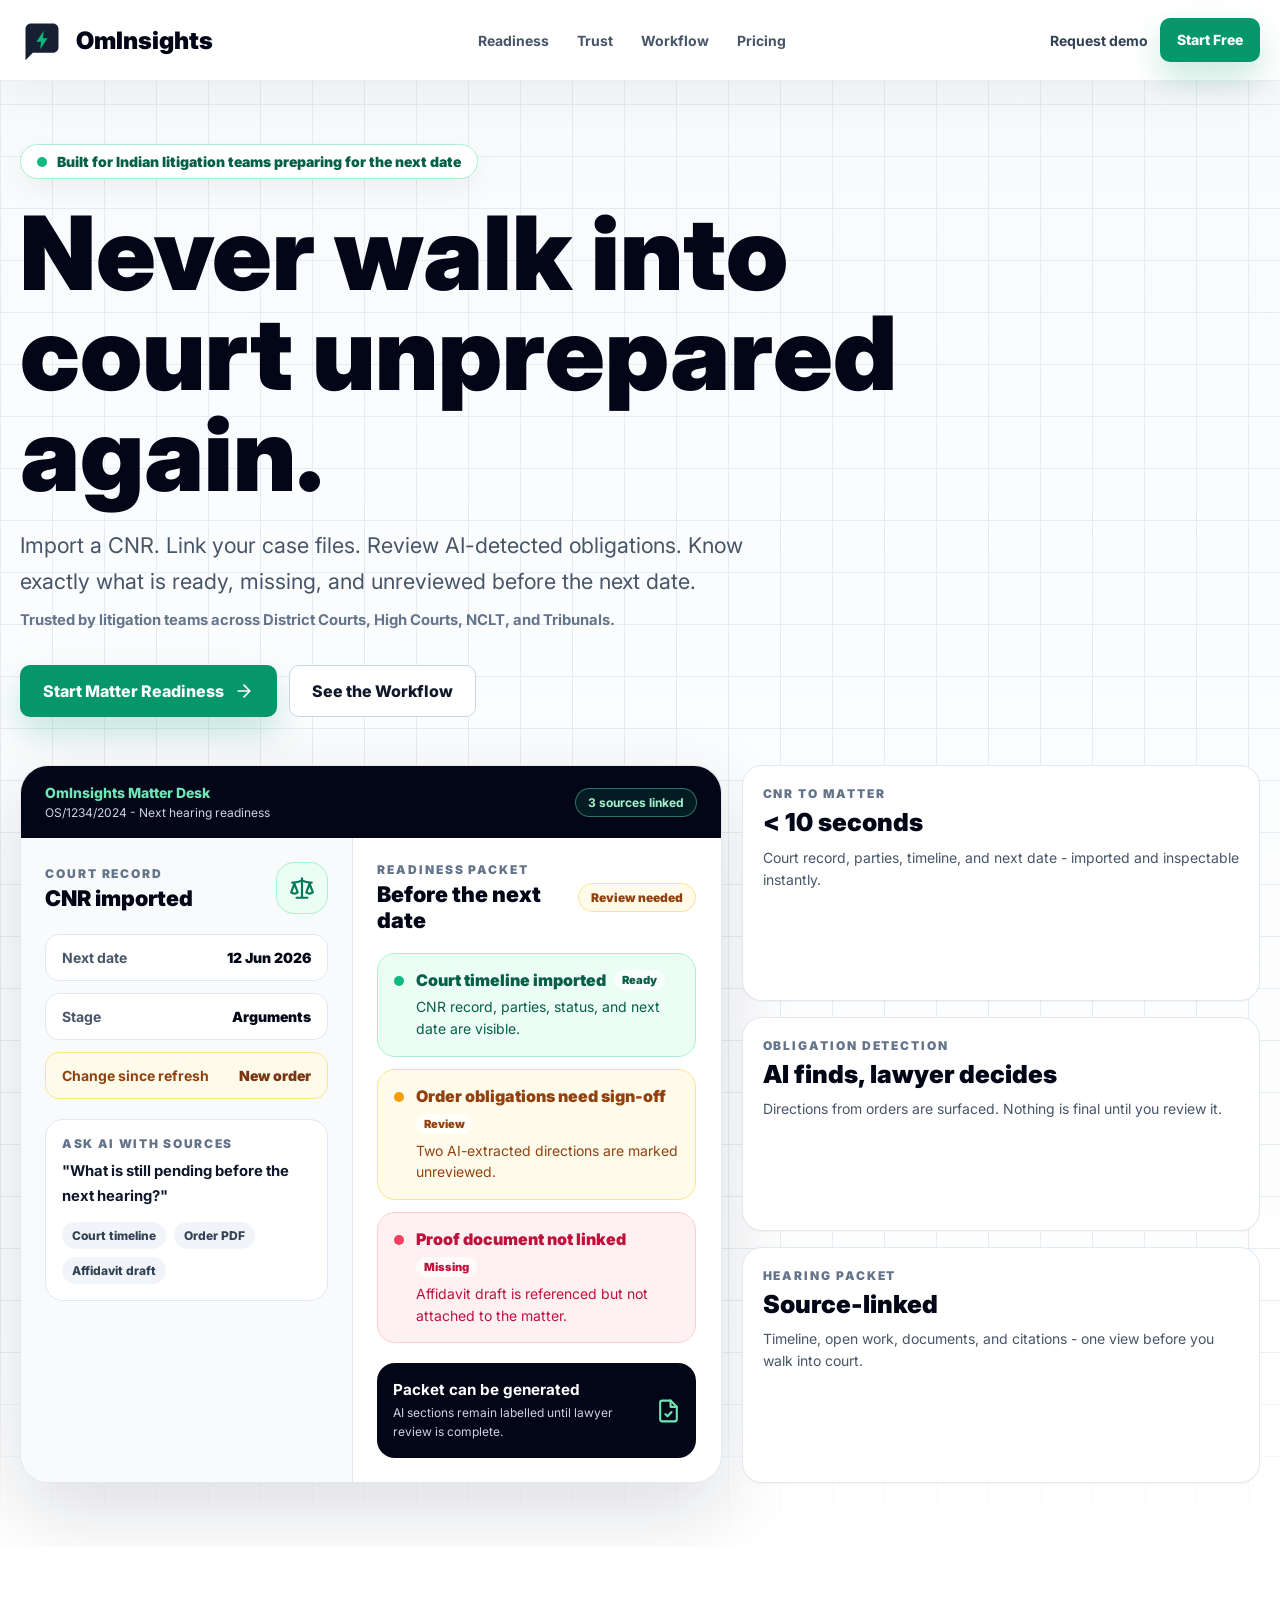
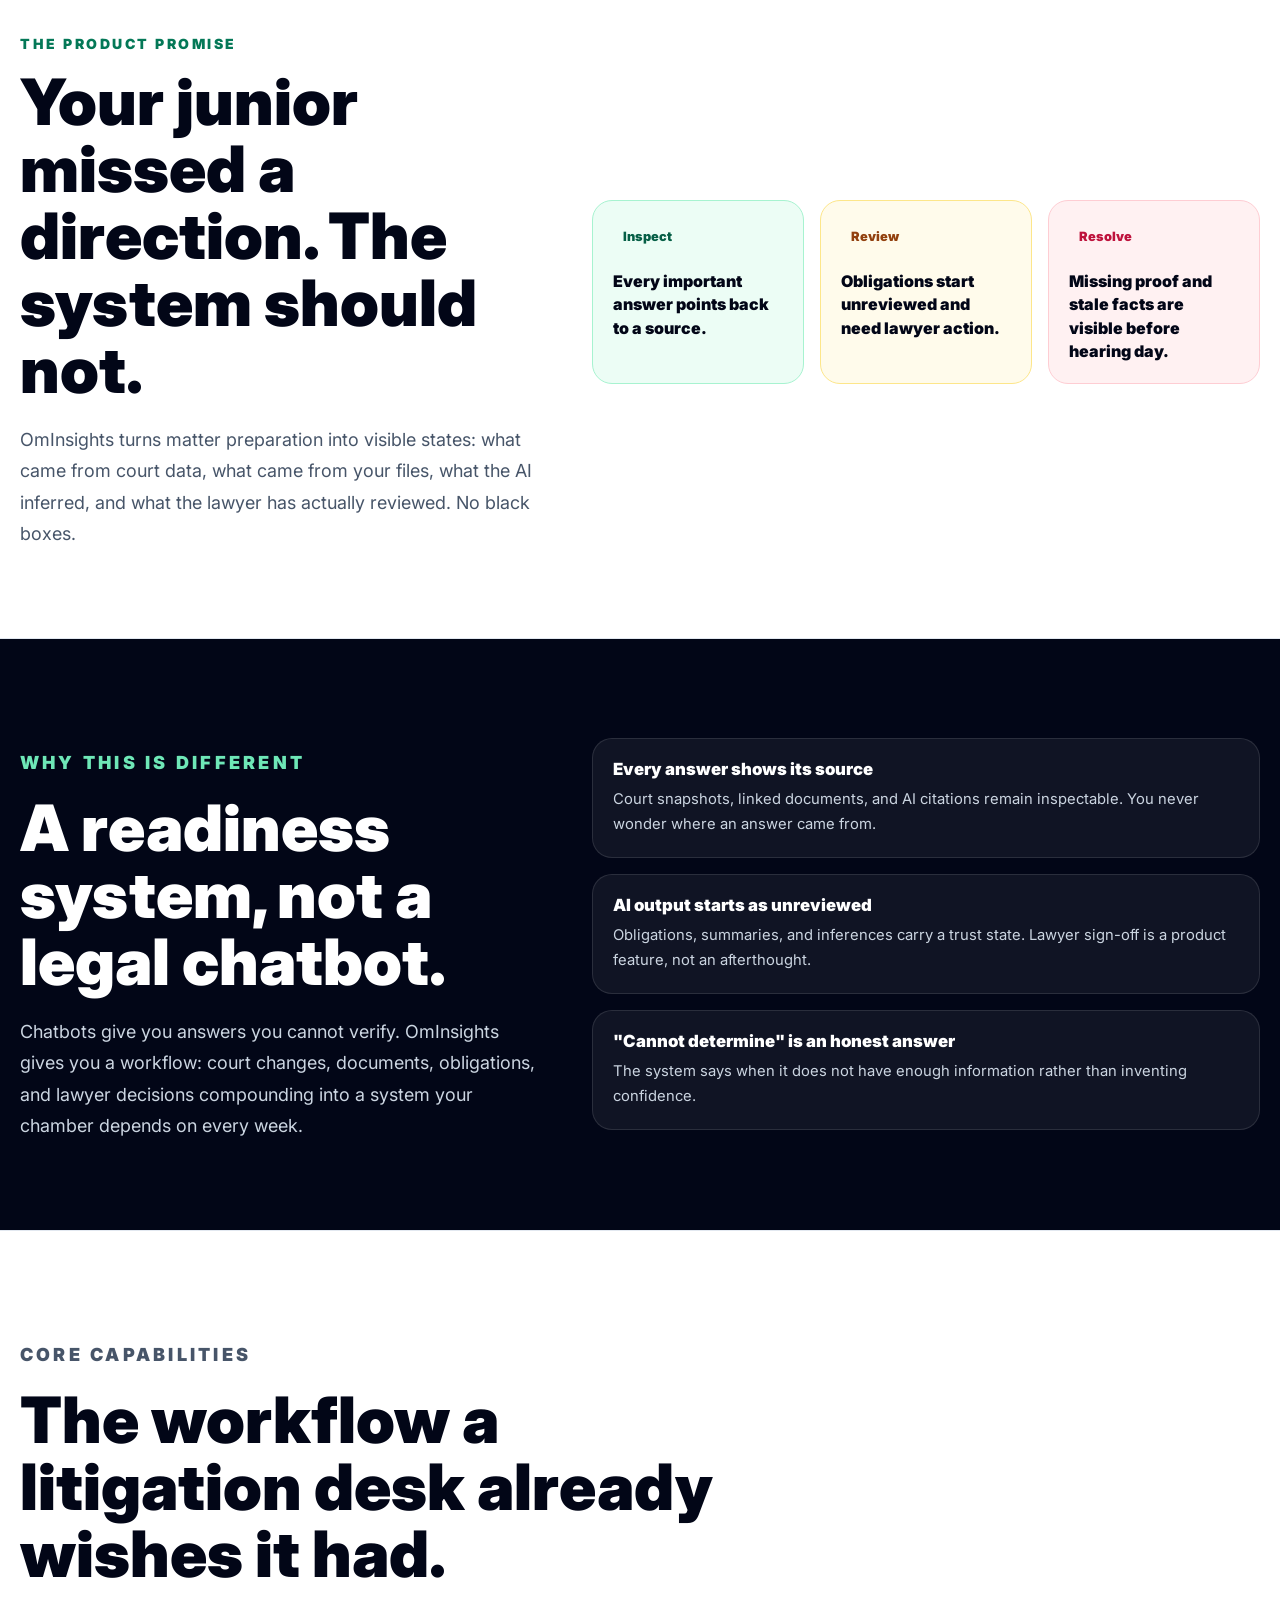
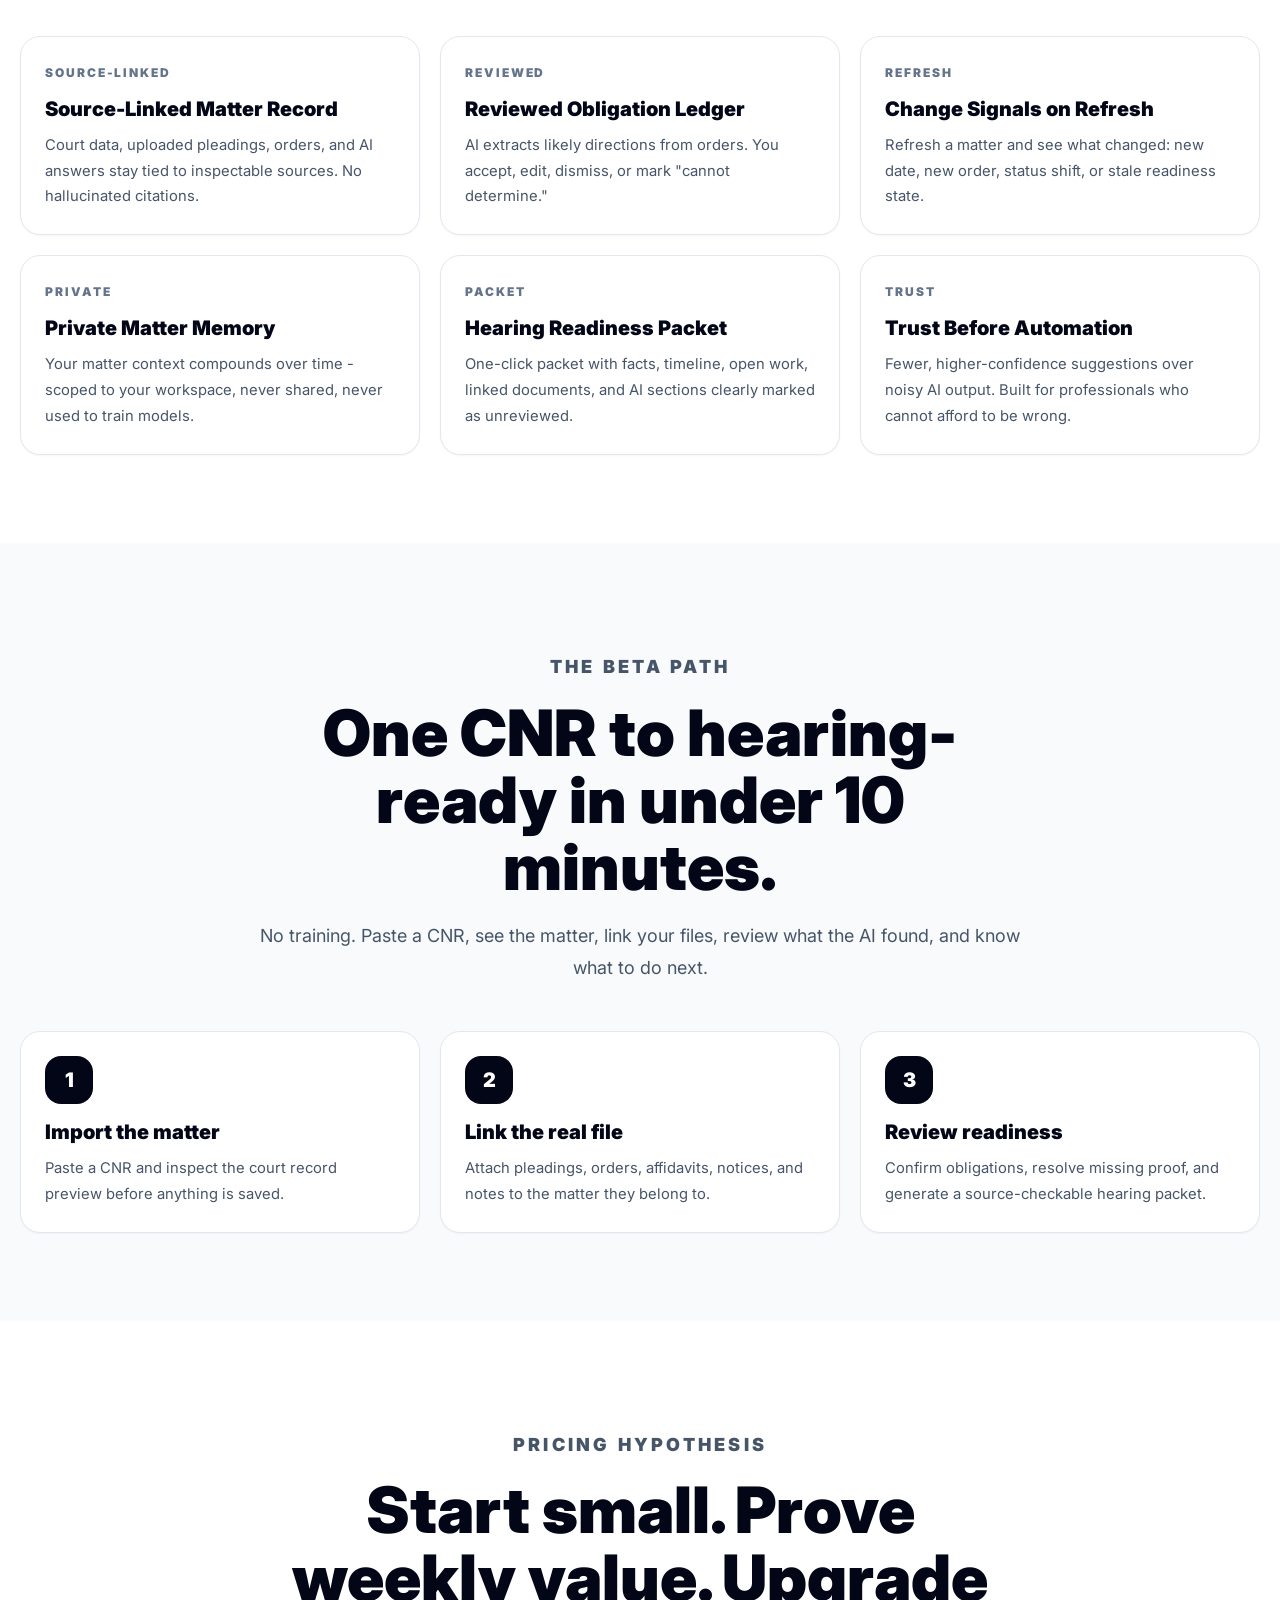
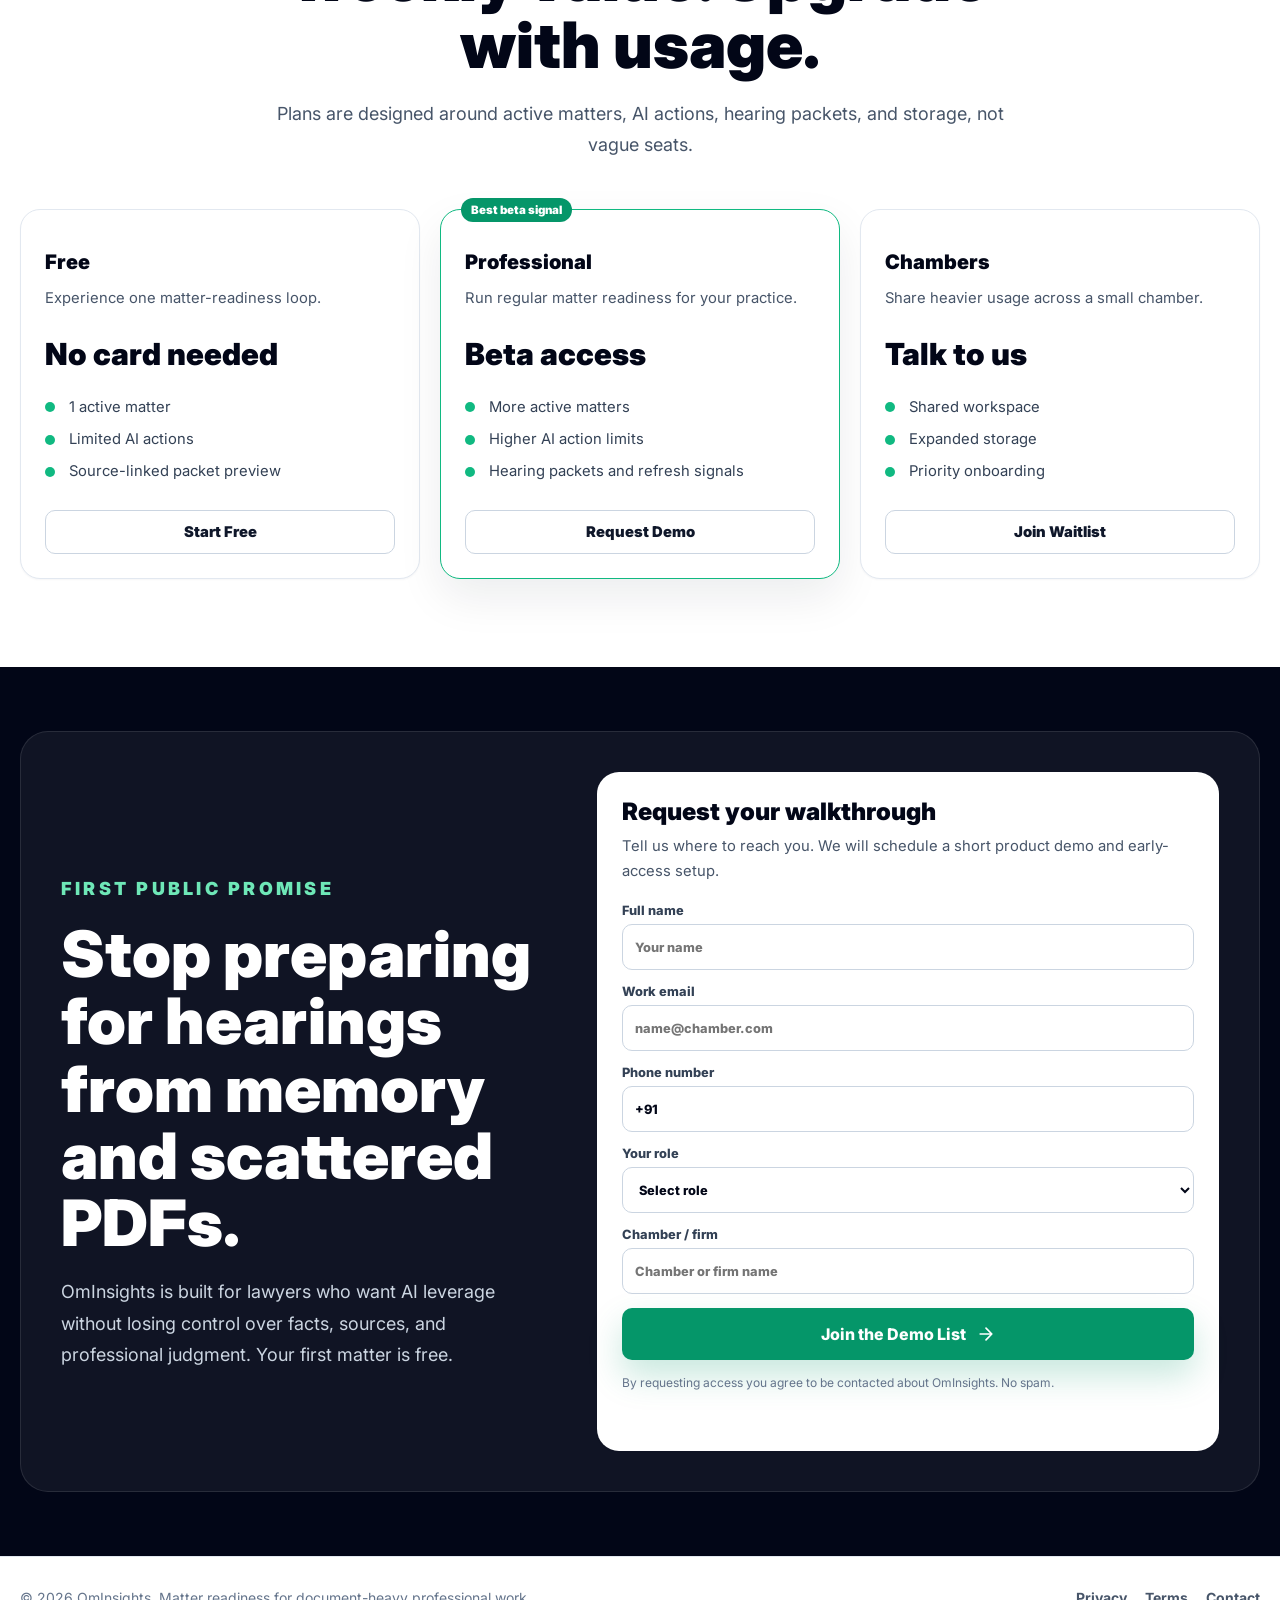
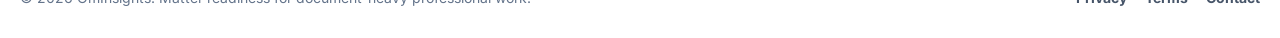
==== commit 1c1372ef: "Add phone number to demo lead capture" ====
--- a/index.html
+++ b/index.html
@@ -362,6 +362,10 @@
                 <input name="email" type="email" autocomplete="email" placeholder="name@chamber.com" required>
               </label>
               <label>
+                Phone number
+                <input name="phone" type="tel" autocomplete="tel" inputmode="tel" placeholder="+91 98765 43210" value="+91 " required>
+              </label>
+              <label>
                 Your role
                 <select name="role" required>
                   <option value="">Select role</option>
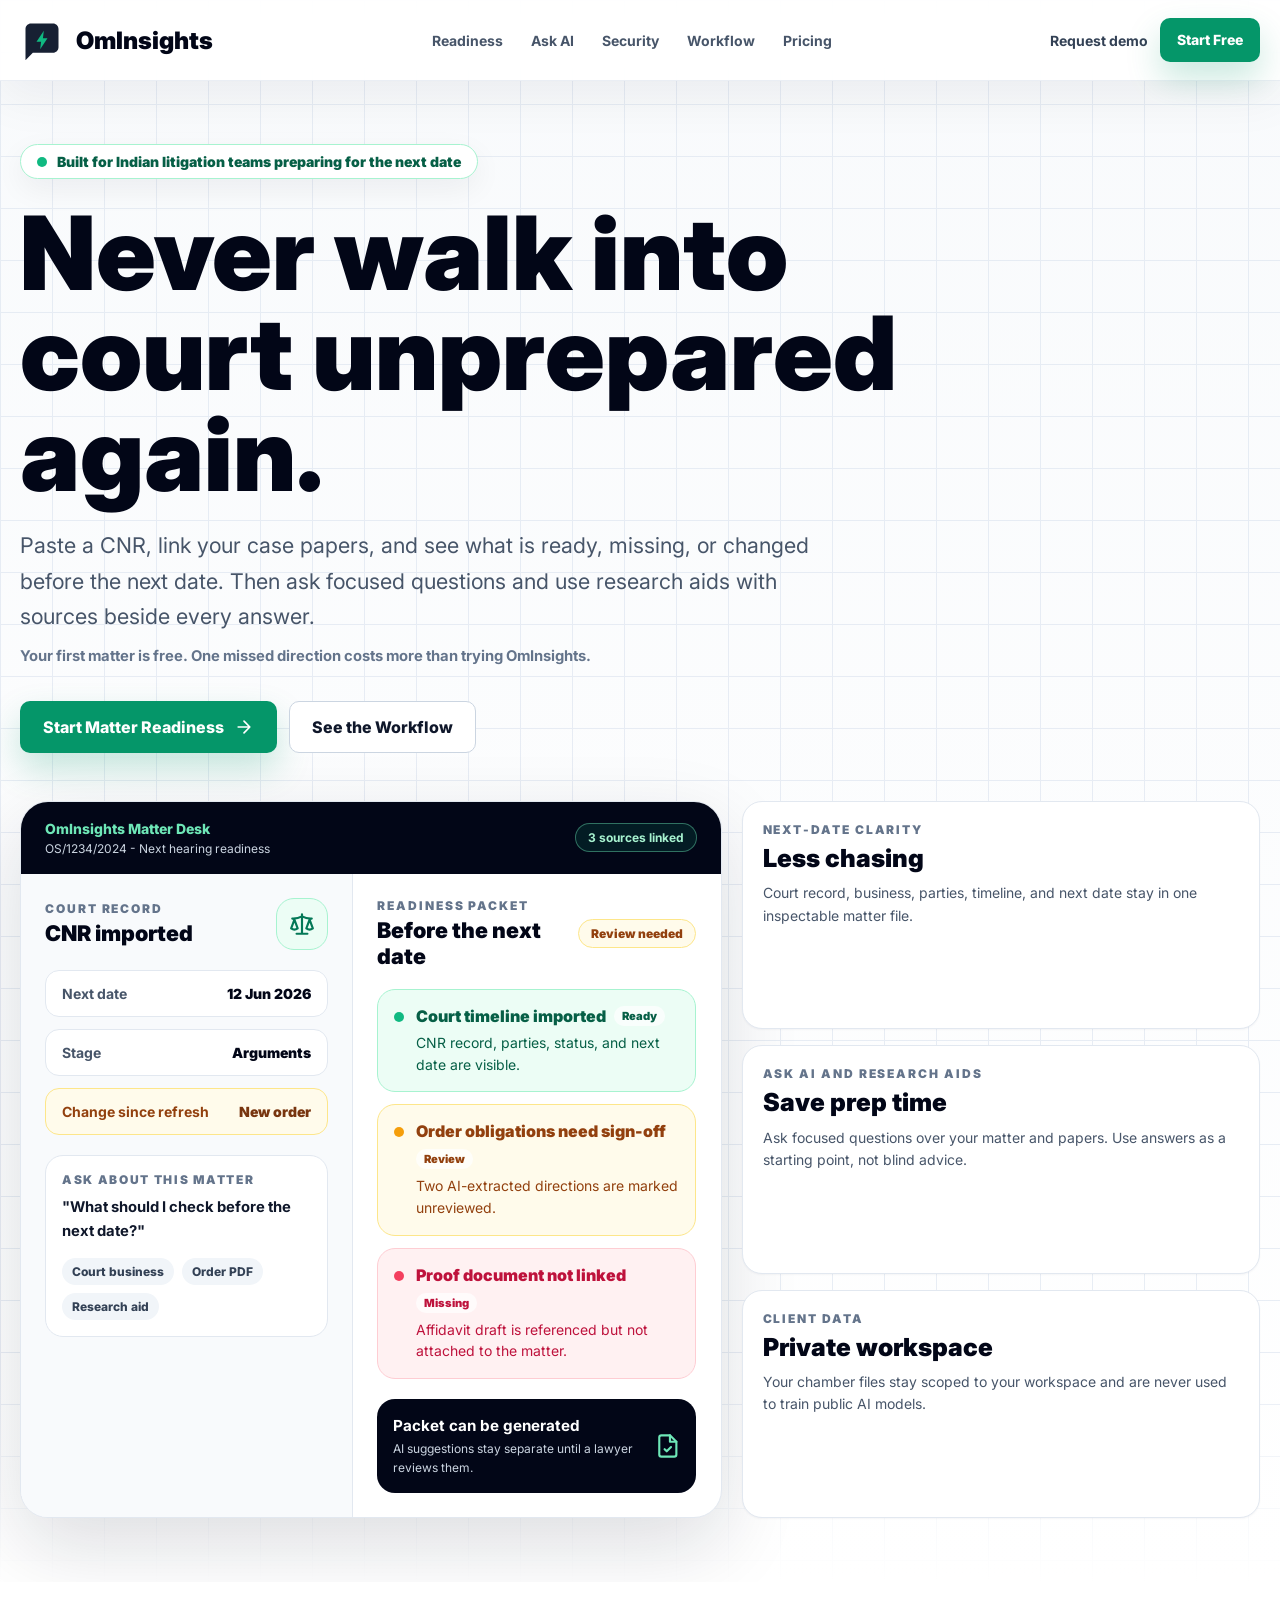
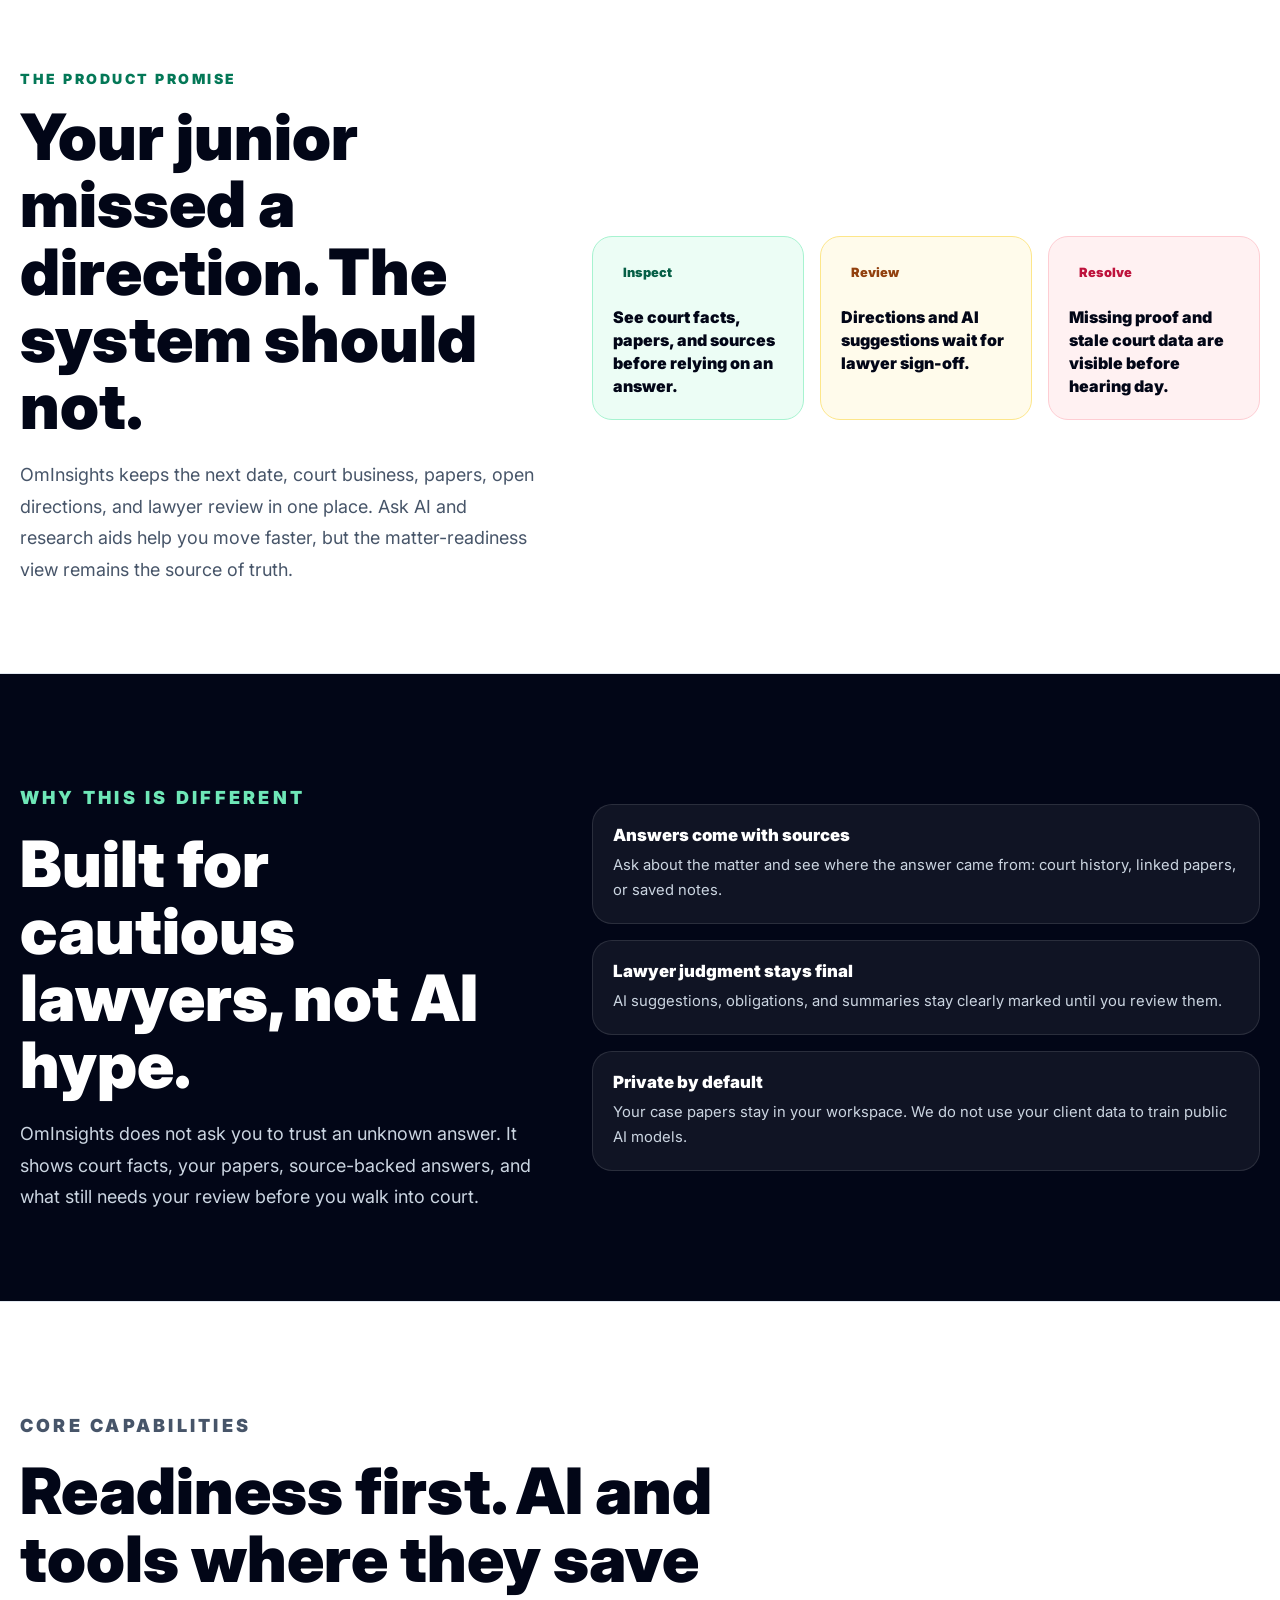
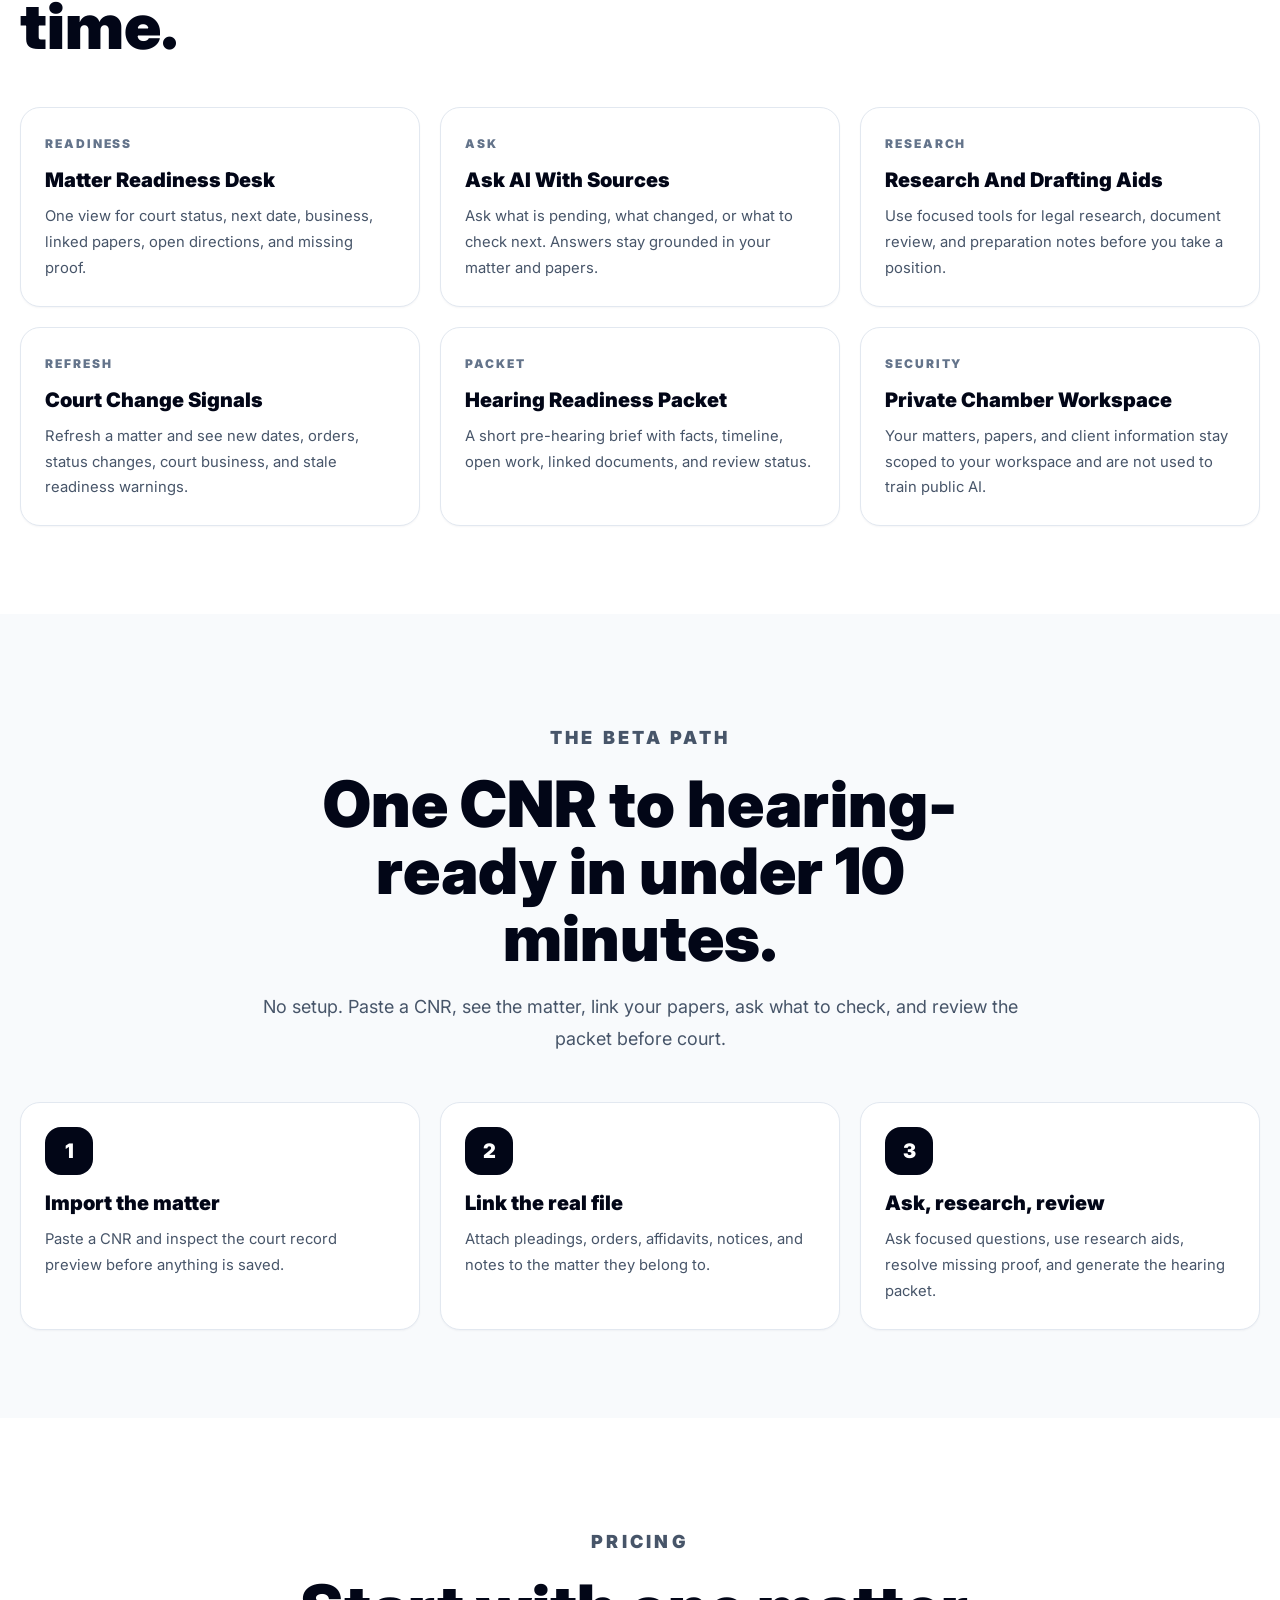
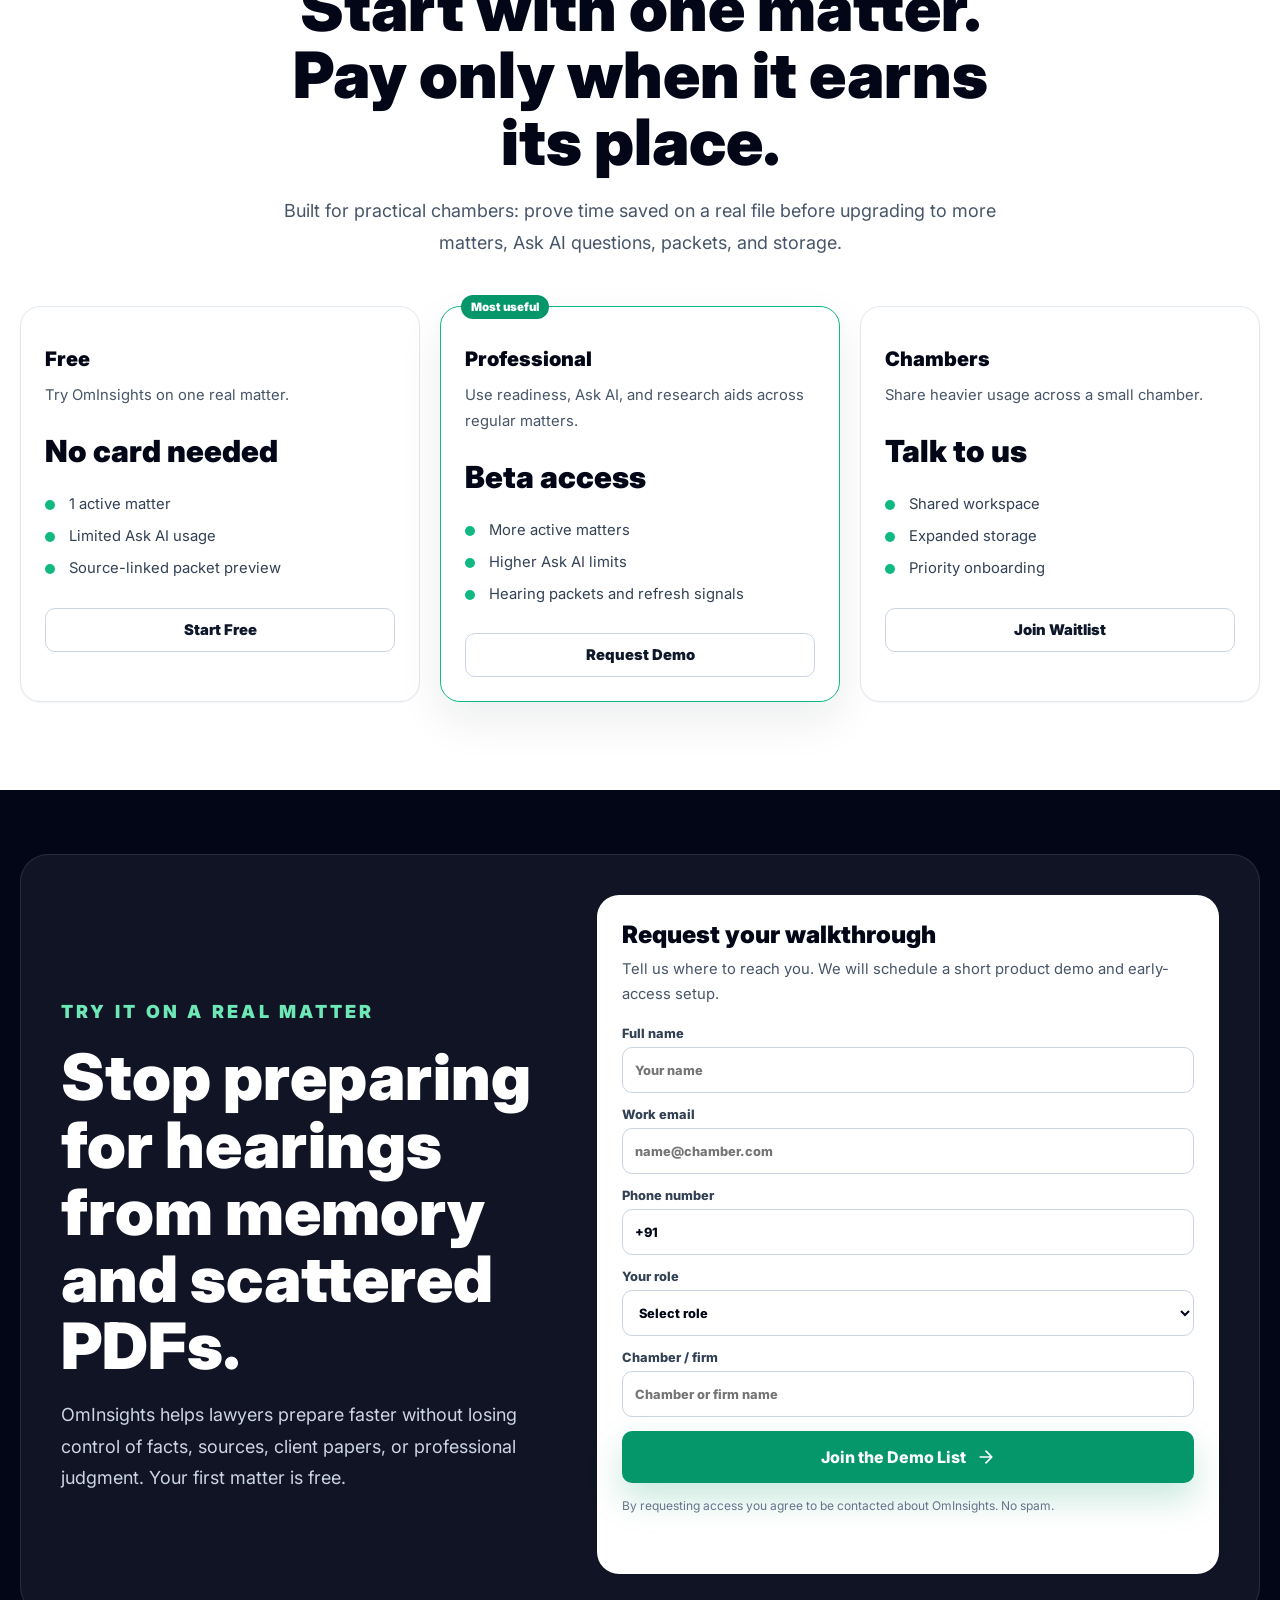
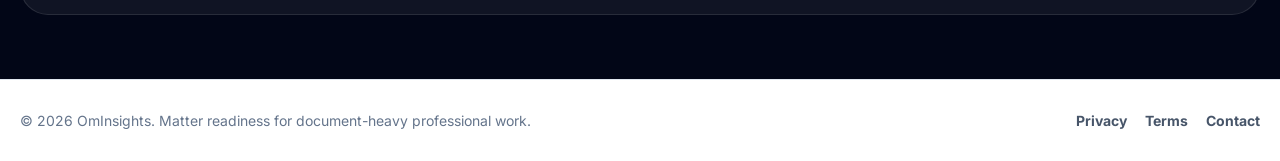
==== commit 3f9e335d: "Refine legal landing productivity copy" ====
--- a/index.html
+++ b/index.html
@@ -4,16 +4,16 @@
     <meta charset="utf-8">
     <meta name="viewport" content="width=device-width, initial-scale=1">
     <title>OmInsights - Matter Readiness for Indian Lawyers</title>
-    <meta name="description" content="Import a CNR, link case files, review AI-detected obligations, and know what is ready before the next hearing date.">
+    <meta name="description" content="Import a CNR, link case papers, ask source-backed questions, and know what is ready before the next hearing date.">
     <meta name="author" content="OmInsights">
     <link rel="canonical" href="https://ominsights.in/">
     <meta property="og:site_name" content="OmInsights">
     <meta property="og:type" content="website">
     <meta property="og:title" content="OmInsights - Matter Readiness for Indian Lawyers">
-    <meta property="og:description" content="A readiness system for Indian litigation teams preparing for the next date.">
+    <meta property="og:description" content="A matter-readiness system with source-backed Ask AI, research aids, and private case files for Indian lawyers.">
     <meta name="twitter:card" content="summary_large_image">
     <meta name="twitter:title" content="OmInsights - Matter Readiness for Indian Lawyers">
-    <meta name="twitter:description" content="Import a CNR. Link files. Review readiness before the next hearing.">
+    <meta name="twitter:description" content="Import a CNR. Link papers. Ask with sources. Review readiness before the next hearing.">
     <link rel="preconnect" href="https://fonts.googleapis.com">
     <link rel="preconnect" href="https://fonts.gstatic.com" crossorigin>
     <link href="https://fonts.googleapis.com/css2?family=Inter:wght@400;500;600;700;800;900&display=swap" rel="stylesheet">
@@ -32,7 +32,8 @@
 
         <div class="nav-links">
           <a href="#readiness">Readiness</a>
-          <a href="#trust">Trust</a>
+          <a href="#features">Ask AI</a>
+          <a href="#trust">Security</a>
           <a href="#workflow">Workflow</a>
           <a href="#pricing">Pricing</a>
         </div>
@@ -55,8 +56,8 @@
               Built for Indian litigation teams preparing for the next date
             </div>
             <h1>Never walk into court unprepared again.</h1>
-            <p class="hero-lede">Import a CNR. Link your case files. Review AI-detected obligations. Know exactly what is ready, missing, and unreviewed before the next date.</p>
-            <p class="trust-line">Trusted by litigation teams across District Courts, High Courts, NCLT, and Tribunals.</p>
+            <p class="hero-lede">Paste a CNR, link your case papers, and see what is ready, missing, or changed before the next date. Then ask focused questions and use research aids with sources beside every answer.</p>
+            <p class="trust-line">Your first matter is free. One missed direction costs more than trying OmInsights.</p>
             <div class="hero-actions">
               <a class="btn btn-primary btn-lg" href="#early-access">
                 Start Matter Readiness
@@ -104,12 +105,12 @@
                   </dl>
 
                   <div class="ask-card">
-                    <p>Ask AI with sources</p>
-                    <strong>"What is still pending before the next hearing?"</strong>
-                    <div>
-                      <span>Court timeline</span>
+                    <p>Ask about this matter</p>
+                    <strong>"What should I check before the next date?"</strong>
+                    <div>
+                      <span>Court business</span>
                       <span>Order PDF</span>
-                      <span>Affidavit draft</span>
+                      <span>Research aid</span>
                     </div>
                   </div>
                 </section>
@@ -150,7 +151,7 @@
                   <div class="packet-note">
                     <div>
                       <strong>Packet can be generated</strong>
-                      <p>AI sections remain labelled until lawyer review is complete.</p>
+                      <p>AI suggestions stay separate until a lawyer reviews them.</p>
                     </div>
                     <svg viewBox="0 0 24 24" aria-hidden="true"><path d="M14 2H6a2 2 0 0 0-2 2v16a2 2 0 0 0 2 2h12a2 2 0 0 0 2-2V8Z"/><path d="M14 2v6h6M9 15l2 2 4-4"/></svg>
                   </div>
@@ -160,19 +161,19 @@
 
             <aside class="stat-stack" aria-label="Matter readiness outcomes">
               <article>
-                <p>CNR to matter</p>
-                <strong>&lt; 10 seconds</strong>
-                <span>Court record, parties, timeline, and next date - imported and inspectable instantly.</span>
+                <p>Next-date clarity</p>
+                <strong>Less chasing</strong>
+                <span>Court record, business, parties, timeline, and next date stay in one inspectable matter file.</span>
               </article>
               <article>
-                <p>Obligation detection</p>
-                <strong>AI finds, lawyer decides</strong>
-                <span>Directions from orders are surfaced. Nothing is final until you review it.</span>
+                <p>Ask AI and research aids</p>
+                <strong>Save prep time</strong>
+                <span>Ask focused questions over your matter and papers. Use answers as a starting point, not blind advice.</span>
               </article>
               <article>
-                <p>Hearing packet</p>
-                <strong>Source-linked</strong>
-                <span>Timeline, open work, documents, and citations - one view before you walk into court.</span>
+                <p>Client data</p>
+                <strong>Private workspace</strong>
+                <span>Your chamber files stay scoped to your workspace and are never used to train public AI models.</span>
               </article>
             </aside>
           </div>
@@ -184,20 +185,20 @@
           <div>
             <p class="eyebrow">The product promise</p>
             <h2>Your junior missed a direction. The system should not.</h2>
-            <p class="section-copy">OmInsights turns matter preparation into visible states: what came from court data, what came from your files, what the AI inferred, and what the lawyer has actually reviewed. No black boxes.</p>
+            <p class="section-copy">OmInsights keeps the next date, court business, papers, open directions, and lawyer review in one place. Ask AI and research aids help you move faster, but the matter-readiness view remains the source of truth.</p>
           </div>
           <div class="promise-cards">
             <article class="mini-card green">
               <span aria-hidden="true">Inspect</span>
-              <h3>Every important answer points back to a source.</h3>
+              <h3>See court facts, papers, and sources before relying on an answer.</h3>
             </article>
             <article class="mini-card amber">
               <span aria-hidden="true">Review</span>
-              <h3>Obligations start unreviewed and need lawyer action.</h3>
+              <h3>Directions and AI suggestions wait for lawyer sign-off.</h3>
             </article>
             <article class="mini-card rose">
               <span aria-hidden="true">Resolve</span>
-              <h3>Missing proof and stale facts are visible before hearing day.</h3>
+              <h3>Missing proof and stale court data are visible before hearing day.</h3>
             </article>
           </div>
         </div>
@@ -207,21 +208,21 @@
         <div class="container trust-grid">
           <div>
             <p class="eyebrow">Why this is different</p>
-            <h2>A readiness system, not a legal chatbot.</h2>
-            <p>Chatbots give you answers you cannot verify. OmInsights gives you a workflow: court changes, documents, obligations, and lawyer decisions compounding into a system your chamber depends on every week.</p>
+            <h2>Built for cautious lawyers, not AI hype.</h2>
+            <p>OmInsights does not ask you to trust an unknown answer. It shows court facts, your papers, source-backed answers, and what still needs your review before you walk into court.</p>
           </div>
           <div class="trust-list">
             <article>
-              <h3>Every answer shows its source</h3>
-              <p>Court snapshots, linked documents, and AI citations remain inspectable. You never wonder where an answer came from.</p>
-            </article>
-            <article>
-              <h3>AI output starts as unreviewed</h3>
-              <p>Obligations, summaries, and inferences carry a trust state. Lawyer sign-off is a product feature, not an afterthought.</p>
-            </article>
-            <article>
-              <h3>"Cannot determine" is an honest answer</h3>
-              <p>The system says when it does not have enough information rather than inventing confidence.</p>
+              <h3>Answers come with sources</h3>
+              <p>Ask about the matter and see where the answer came from: court history, linked papers, or saved notes.</p>
+            </article>
+            <article>
+              <h3>Lawyer judgment stays final</h3>
+              <p>AI suggestions, obligations, and summaries stay clearly marked until you review them.</p>
+            </article>
+            <article>
+              <h3>Private by default</h3>
+              <p>Your case papers stay in your workspace. We do not use your client data to train public AI models.</p>
             </article>
           </div>
         </div>
@@ -231,38 +232,38 @@
         <div class="container">
           <div class="section-heading">
             <p class="eyebrow">Core capabilities</p>
-            <h2>The workflow a litigation desk already wishes it had.</h2>
+            <h2>Readiness first. AI and tools where they save time.</h2>
           </div>
           <div class="feature-grid">
             <article>
-              <span>Source-linked</span>
-              <h3>Source-Linked Matter Record</h3>
-              <p>Court data, uploaded pleadings, orders, and AI answers stay tied to inspectable sources. No hallucinated citations.</p>
-            </article>
-            <article>
-              <span>Reviewed</span>
-              <h3>Reviewed Obligation Ledger</h3>
-              <p>AI extracts likely directions from orders. You accept, edit, dismiss, or mark "cannot determine."</p>
+              <span>Readiness</span>
+              <h3>Matter Readiness Desk</h3>
+              <p>One view for court status, next date, business, linked papers, open directions, and missing proof.</p>
+            </article>
+            <article>
+              <span>Ask</span>
+              <h3>Ask AI With Sources</h3>
+              <p>Ask what is pending, what changed, or what to check next. Answers stay grounded in your matter and papers.</p>
+            </article>
+            <article>
+              <span>Research</span>
+              <h3>Research And Drafting Aids</h3>
+              <p>Use focused tools for legal research, document review, and preparation notes before you take a position.</p>
             </article>
             <article>
               <span>Refresh</span>
-              <h3>Change Signals on Refresh</h3>
-              <p>Refresh a matter and see what changed: new date, new order, status shift, or stale readiness state.</p>
-            </article>
-            <article>
-              <span>Private</span>
-              <h3>Private Matter Memory</h3>
-              <p>Your matter context compounds over time - scoped to your workspace, never shared, never used to train models.</p>
+              <h3>Court Change Signals</h3>
+              <p>Refresh a matter and see new dates, orders, status changes, court business, and stale readiness warnings.</p>
             </article>
             <article>
               <span>Packet</span>
               <h3>Hearing Readiness Packet</h3>
-              <p>One-click packet with facts, timeline, open work, linked documents, and AI sections clearly marked as unreviewed.</p>
-            </article>
-            <article>
-              <span>Trust</span>
-              <h3>Trust Before Automation</h3>
-              <p>Fewer, higher-confidence suggestions over noisy AI output. Built for professionals who cannot afford to be wrong.</p>
+              <p>A short pre-hearing brief with facts, timeline, open work, linked documents, and review status.</p>
+            </article>
+            <article>
+              <span>Security</span>
+              <h3>Private Chamber Workspace</h3>
+              <p>Your matters, papers, and client information stay scoped to your workspace and are not used to train public AI.</p>
             </article>
           </div>
         </div>
@@ -273,7 +274,7 @@
           <div class="section-heading centered">
             <p class="eyebrow">The beta path</p>
             <h2>One CNR to hearing-ready in under 10 minutes.</h2>
-            <p>No training. Paste a CNR, see the matter, link your files, review what the AI found, and know what to do next.</p>
+            <p>No setup. Paste a CNR, see the matter, link your papers, ask what to check, and review the packet before court.</p>
           </div>
           <div class="workflow-grid">
             <article>
@@ -288,8 +289,8 @@
             </article>
             <article>
               <span>3</span>
-              <h3>Review readiness</h3>
-              <p>Confirm obligations, resolve missing proof, and generate a source-checkable hearing packet.</p>
+              <h3>Ask, research, review</h3>
+              <p>Ask focused questions, use research aids, resolve missing proof, and generate the hearing packet.</p>
             </article>
           </div>
         </div>
@@ -298,30 +299,30 @@
       <section class="section" id="pricing">
         <div class="container">
           <div class="section-heading centered">
-            <p class="eyebrow">Pricing hypothesis</p>
-            <h2>Start small. Prove weekly value. Upgrade with usage.</h2>
-            <p>Plans are designed around active matters, AI actions, hearing packets, and storage, not vague seats.</p>
+            <p class="eyebrow">Pricing</p>
+            <h2>Start with one matter. Pay only when it earns its place.</h2>
+            <p>Built for practical chambers: prove time saved on a real file before upgrading to more matters, Ask AI questions, packets, and storage.</p>
           </div>
           <div class="pricing-grid">
             <article>
               <h3>Free</h3>
-              <p>Experience one matter-readiness loop.</p>
+              <p>Try OmInsights on one real matter.</p>
               <strong>No card needed</strong>
               <ul>
                 <li>1 active matter</li>
-                <li>Limited AI actions</li>
+                <li>Limited Ask AI usage</li>
                 <li>Source-linked packet preview</li>
               </ul>
               <a href="#early-access">Start Free</a>
             </article>
             <article class="recommended">
-              <span class="recommended-pill">Best beta signal</span>
+              <span class="recommended-pill">Most useful</span>
               <h3>Professional</h3>
-              <p>Run regular matter readiness for your practice.</p>
+              <p>Use readiness, Ask AI, and research aids across regular matters.</p>
               <strong>Beta access</strong>
               <ul>
                 <li>More active matters</li>
-                <li>Higher AI action limits</li>
+                <li>Higher Ask AI limits</li>
                 <li>Hearing packets and refresh signals</li>
               </ul>
               <a href="#early-access">Request Demo</a>
@@ -344,9 +345,9 @@
       <section class="final-cta" id="early-access">
         <div class="container cta-shell">
           <div class="cta-copy">
-            <p class="eyebrow">First public promise</p>
+            <p class="eyebrow">Try it on a real matter</p>
             <h2>Stop preparing for hearings from memory and scattered PDFs.</h2>
-            <p>OmInsights is built for lawyers who want AI leverage without losing control over facts, sources, and professional judgment. Your first matter is free.</p>
+            <p>OmInsights helps lawyers prepare faster without losing control of facts, sources, client papers, or professional judgment. Your first matter is free.</p>
           </div>
 
           <div class="lead-panel">
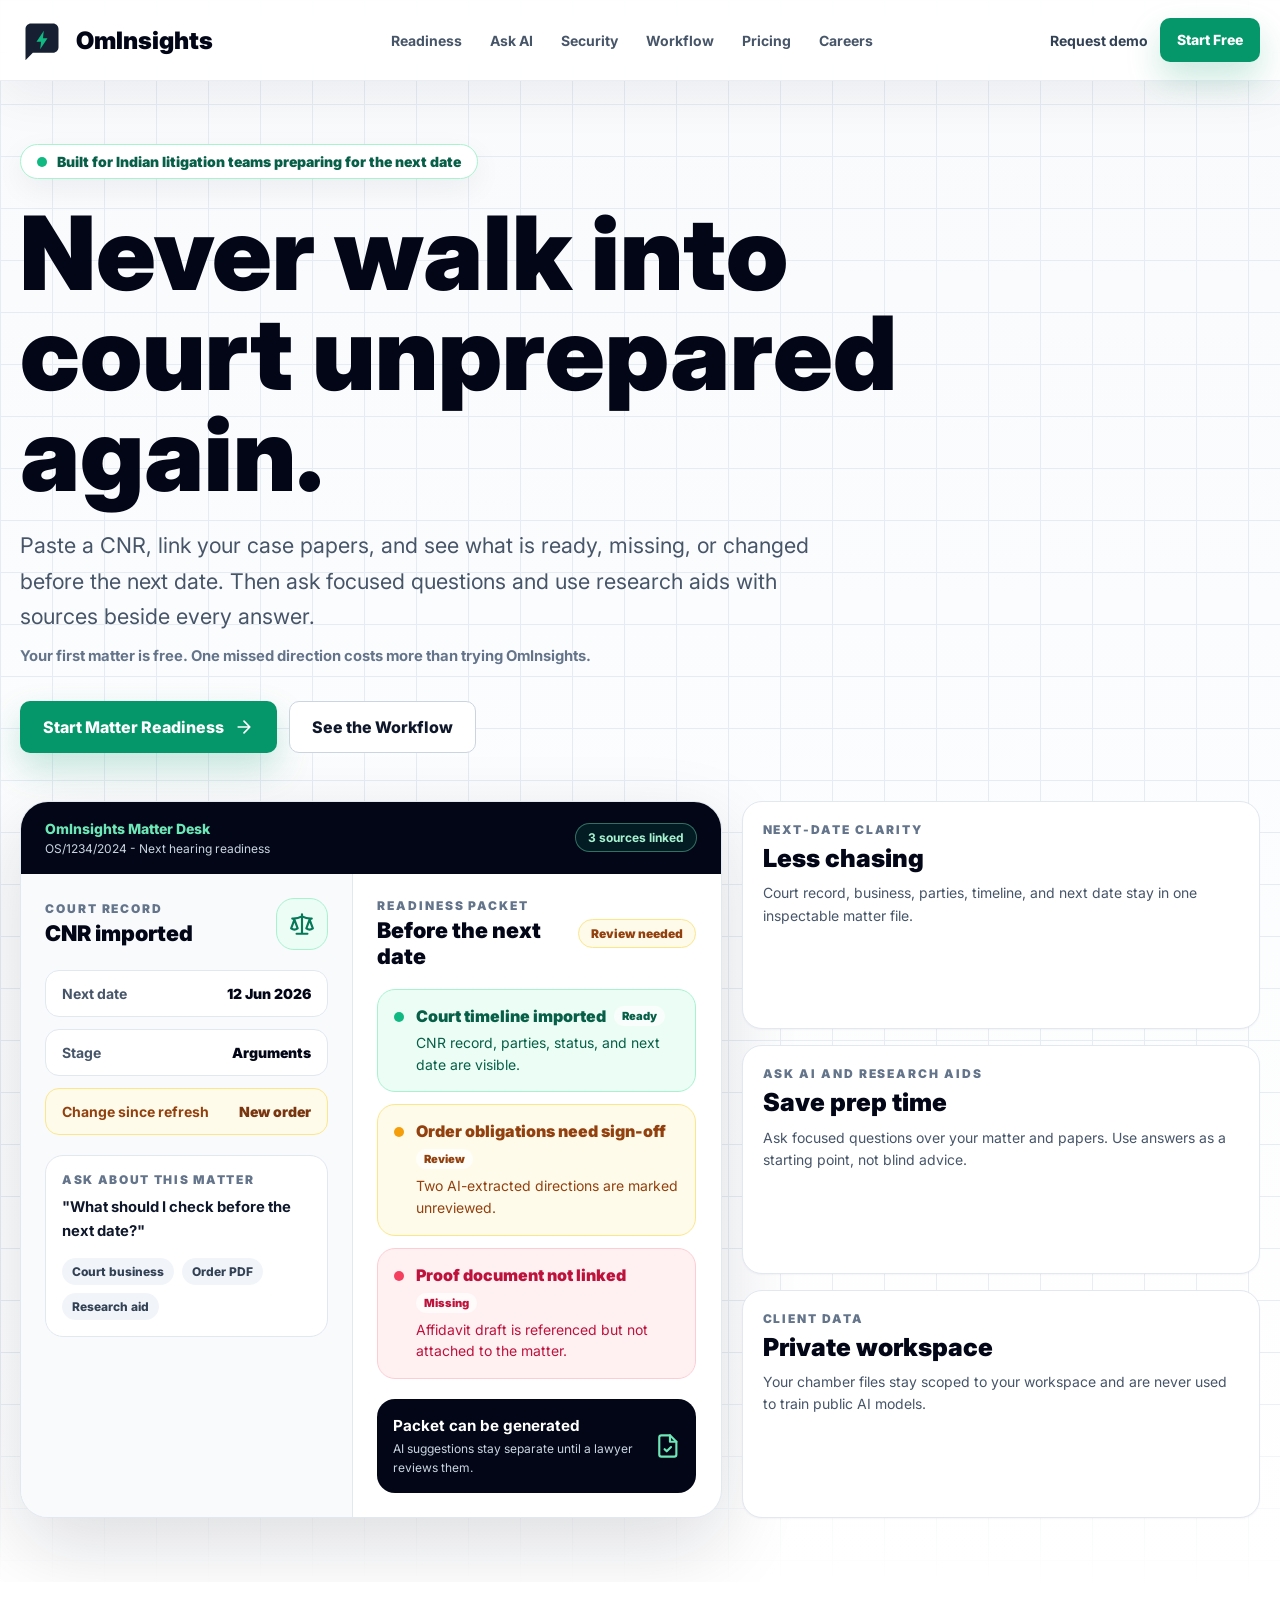
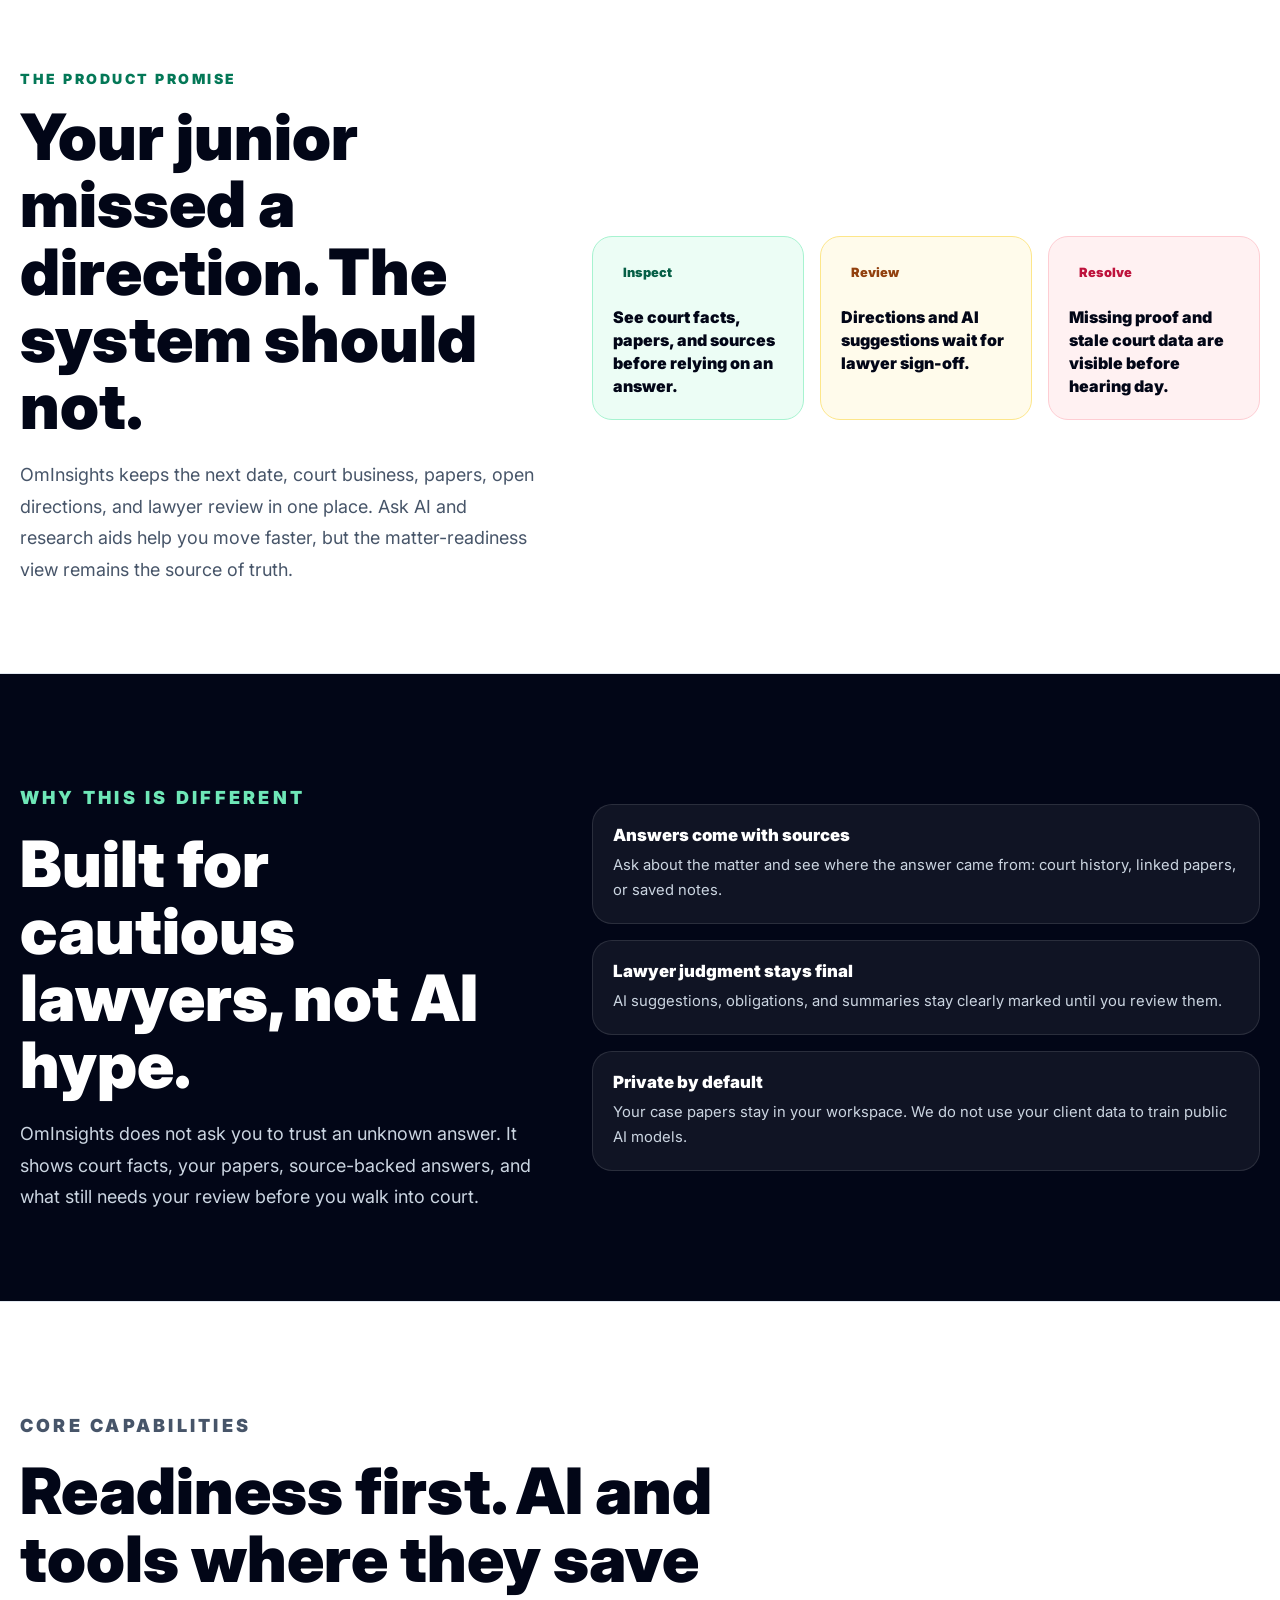
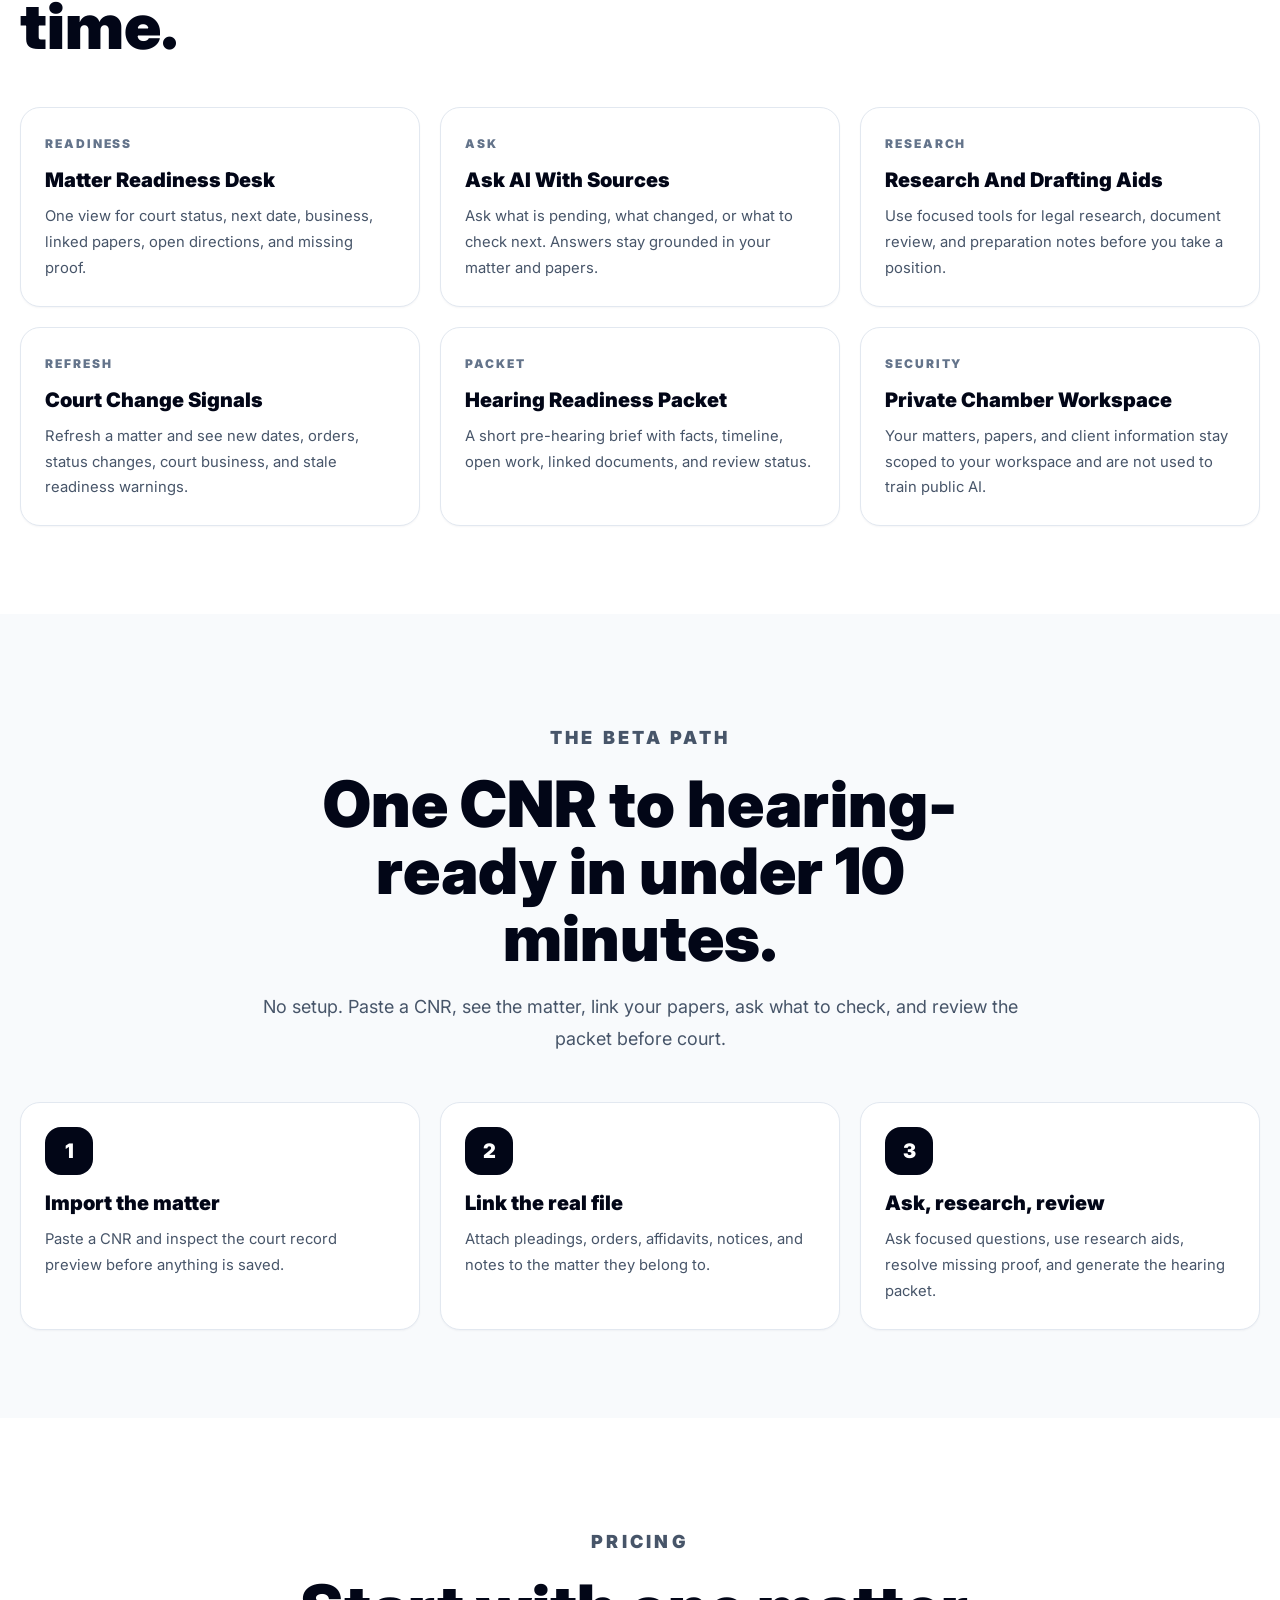
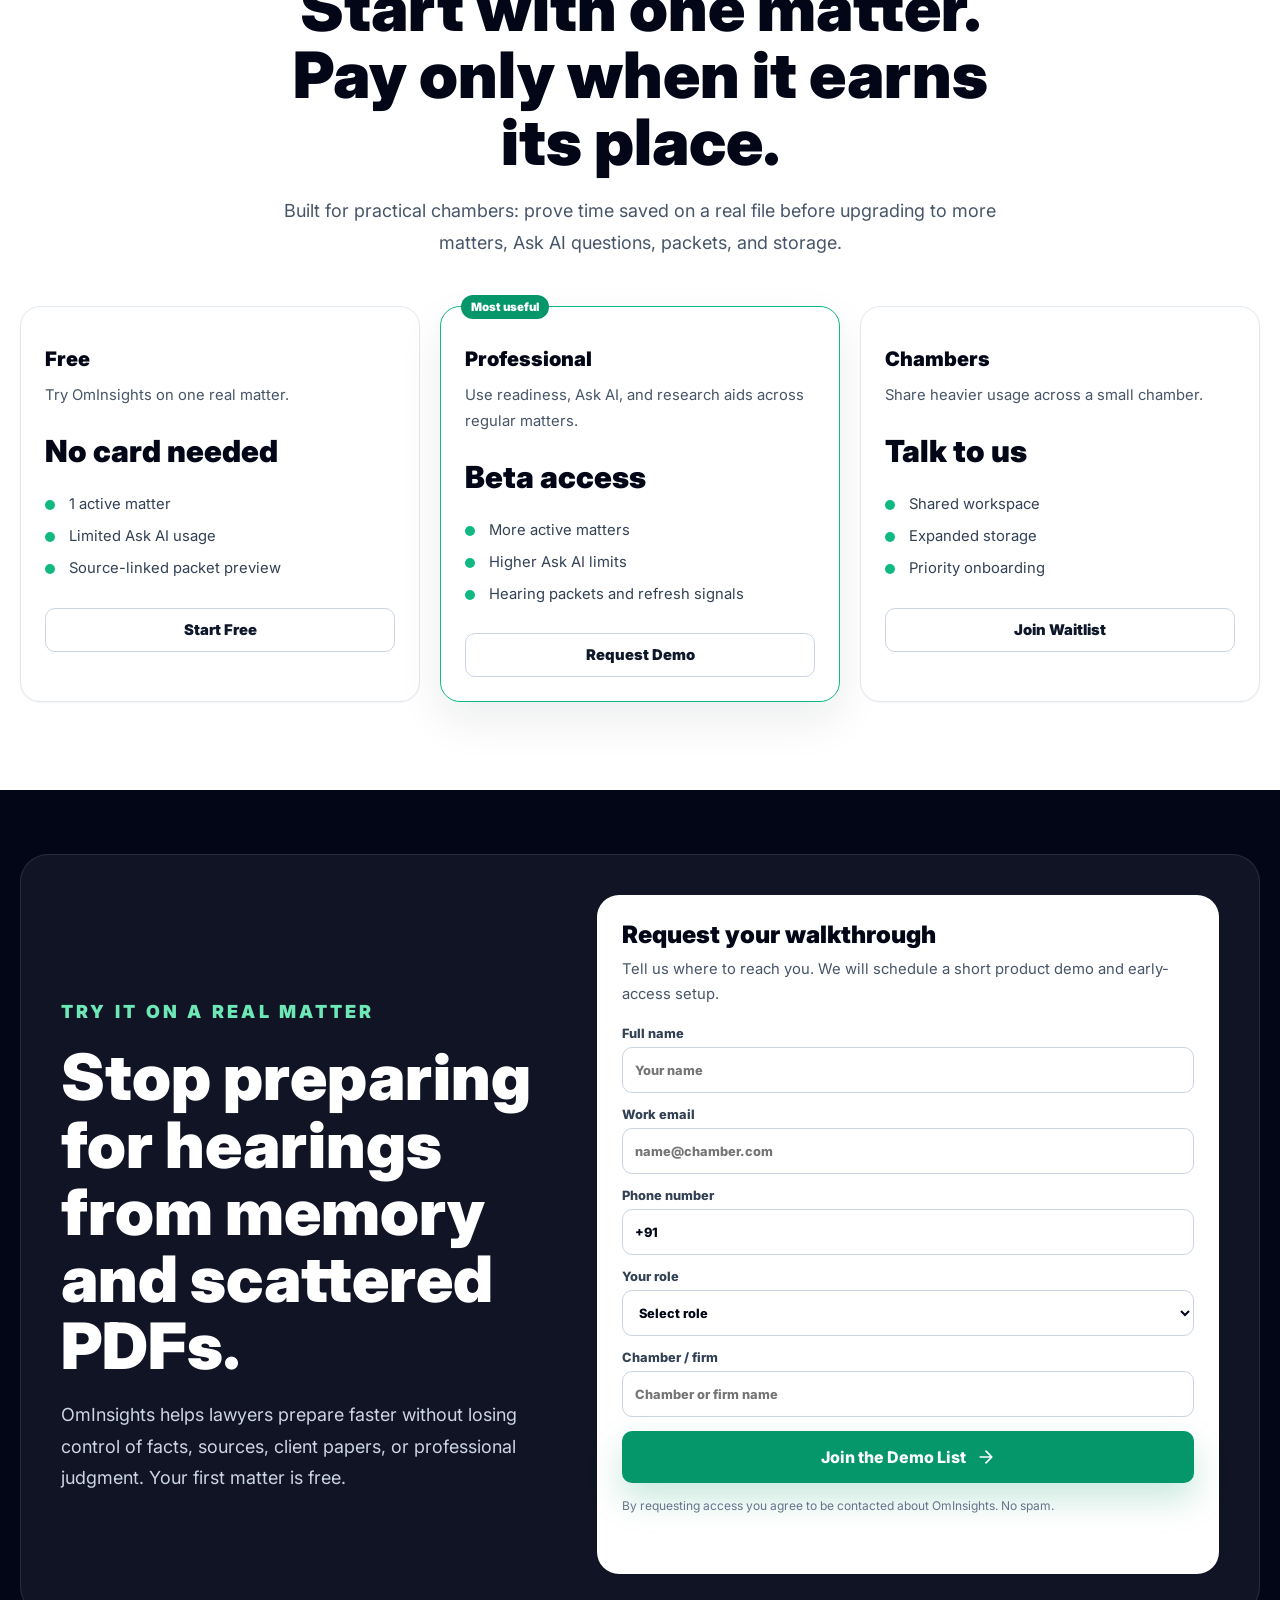
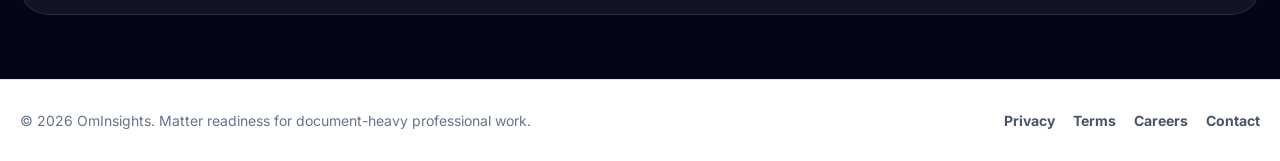
==== commit 4f64b6d2: "Add OmInsights careers page" ====
--- a/index.html
+++ b/index.html
@@ -11,9 +11,11 @@
     <meta property="og:type" content="website">
     <meta property="og:title" content="OmInsights - Matter Readiness for Indian Lawyers">
     <meta property="og:description" content="A matter-readiness system with source-backed Ask AI, research aids, and private case files for Indian lawyers.">
+    <meta property="og:image" content="https://ominsights.in/assets/ominsights-logo-1024.png">
     <meta name="twitter:card" content="summary_large_image">
     <meta name="twitter:title" content="OmInsights - Matter Readiness for Indian Lawyers">
     <meta name="twitter:description" content="Import a CNR. Link papers. Ask with sources. Review readiness before the next hearing.">
+    <meta name="twitter:image" content="https://ominsights.in/assets/ominsights-logo-1024.png">
     <link rel="preconnect" href="https://fonts.googleapis.com">
     <link rel="preconnect" href="https://fonts.gstatic.com" crossorigin>
     <link href="https://fonts.googleapis.com/css2?family=Inter:wght@400;500;600;700;800;900&display=swap" rel="stylesheet">
@@ -36,6 +38,7 @@
           <a href="#trust">Security</a>
           <a href="#workflow">Workflow</a>
           <a href="#pricing">Pricing</a>
+          <a href="careers.html">Careers</a>
         </div>
 
         <div class="nav-actions">
@@ -404,6 +407,7 @@
         <div>
           <a href="privacy.html">Privacy</a>
           <a href="terms.html">Terms</a>
+          <a href="careers.html">Careers</a>
           <a href="contact.html">Contact</a>
         </div>
       </div>
--- a/assets/landing.css
+++ b/assets/landing.css
@@ -238,6 +238,12 @@
   padding-block: 48px 64px;
 }
 
+.careers-hero-inner {
+  min-height: 590px;
+  display: flex;
+  align-items: center;
+}
+
 .hero-copy {
   max-width: 920px;
 }
@@ -942,6 +948,125 @@
   color: var(--emerald-700);
 }
 
+.role-layout {
+  display: grid;
+  grid-template-columns: minmax(280px, 0.42fr) minmax(0, 0.58fr);
+  gap: 28px;
+  align-items: start;
+}
+
+.role-summary,
+.role-detail {
+  border: 1px solid var(--slate-200);
+  border-radius: 20px;
+  background: #fff;
+  box-shadow: 0 1px 2px rgba(15, 23, 42, 0.04);
+}
+
+.role-summary {
+  position: sticky;
+  top: 108px;
+  padding: 24px;
+}
+
+.role-summary h2 {
+  font-size: clamp(1.75rem, 3vw, 2.35rem);
+}
+
+.role-summary dl {
+  display: grid;
+  gap: 14px;
+  margin: 28px 0 0;
+}
+
+.role-summary div {
+  border-top: 1px solid var(--slate-200);
+  padding-top: 14px;
+}
+
+.role-summary dt {
+  color: var(--slate-500);
+  font-size: 0.75rem;
+  font-weight: 900;
+  letter-spacing: 0.16em;
+  text-transform: uppercase;
+}
+
+.role-summary dd {
+  margin: 8px 0 0;
+  color: var(--slate-900);
+  font-weight: 800;
+  line-height: 1.45;
+}
+
+.role-summary a {
+  color: var(--emerald-700);
+}
+
+.role-detail {
+  padding: clamp(24px, 4vw, 40px);
+}
+
+.role-detail h2 {
+  font-size: clamp(2rem, 4vw, 3.3rem);
+}
+
+.role-detail > p,
+.role-apply p {
+  margin-top: 16px;
+  color: var(--slate-600);
+  font-size: 1.05rem;
+  line-height: 1.75;
+}
+
+.role-detail h3 {
+  margin-top: 34px;
+  color: var(--slate-950);
+  font-size: 1.25rem;
+  font-weight: 900;
+}
+
+.role-detail ul {
+  display: grid;
+  gap: 12px;
+  margin: 16px 0 0;
+  padding: 0;
+  list-style: none;
+}
+
+.role-detail li {
+  position: relative;
+  padding-left: 24px;
+  color: var(--slate-700);
+  line-height: 1.65;
+}
+
+.role-detail li::before {
+  content: "";
+  position: absolute;
+  top: 0.68em;
+  left: 0;
+  width: 9px;
+  height: 9px;
+  border-radius: 999px;
+  background: var(--emerald-500);
+}
+
+.role-apply {
+  display: flex;
+  align-items: center;
+  justify-content: space-between;
+  gap: 20px;
+  margin-top: 36px;
+  border-radius: 18px;
+  background: var(--slate-50);
+  padding: 22px;
+}
+
+.role-apply h3 {
+  margin-top: 0;
+}
+
 .final-cta {
   background: var(--slate-950);
   color: #fff;
@@ -1081,12 +1206,17 @@
   .hero-showcase,
   .promise-grid,
   .trust-grid,
-  .cta-shell {
+  .cta-shell,
+  .role-layout {
     grid-template-columns: 1fr;
   }
 
   .stat-stack {
     grid-template-columns: repeat(3, minmax(0, 1fr));
+  }
+
+  .role-summary {
+    position: static;
   }
 }
 
@@ -1152,8 +1282,18 @@
 
   .hero-actions,
   .hero-actions .btn,
-  .lead-panel .btn {
+  .lead-panel .btn,
+  .role-apply .btn {
     width: 100%;
+  }
+
+  .careers-hero-inner {
+    min-height: auto;
+  }
+
+  .role-apply {
+    align-items: stretch;
+    flex-direction: column;
   }
 
   .desk-topbar,
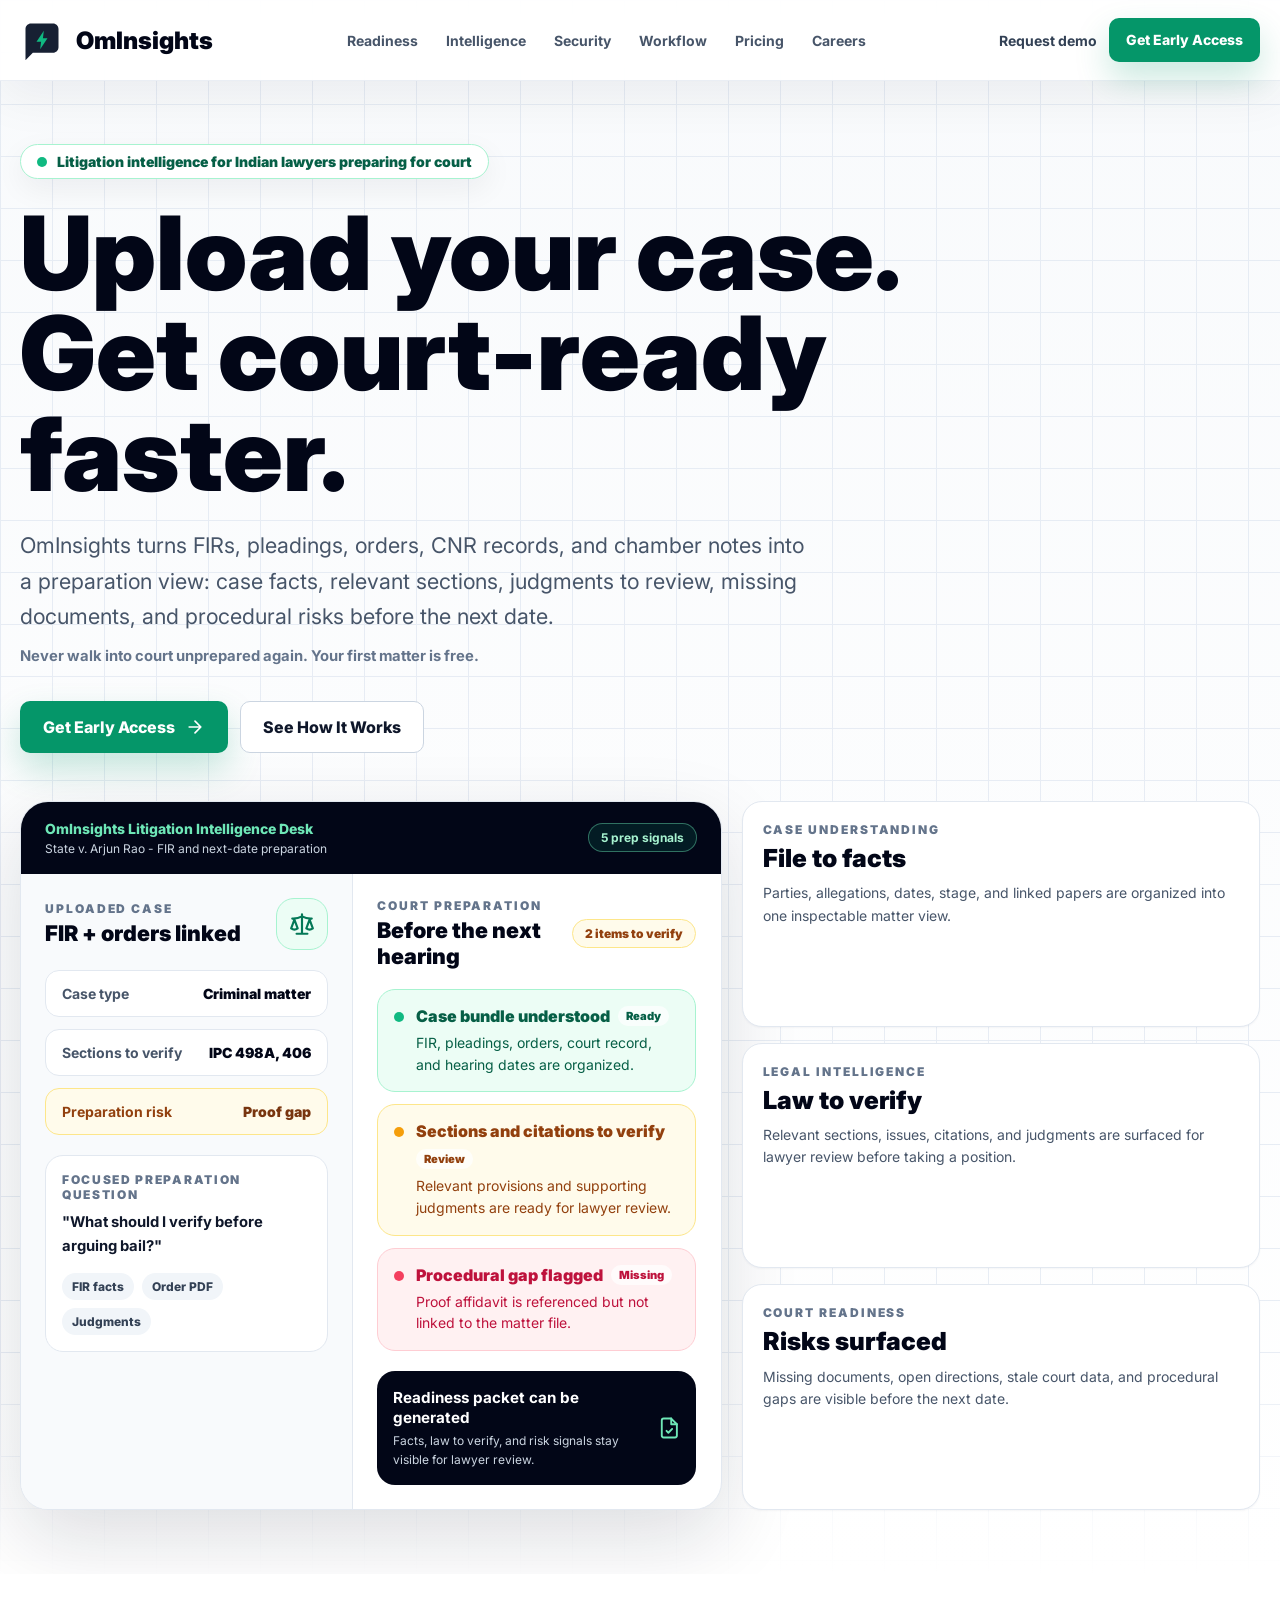
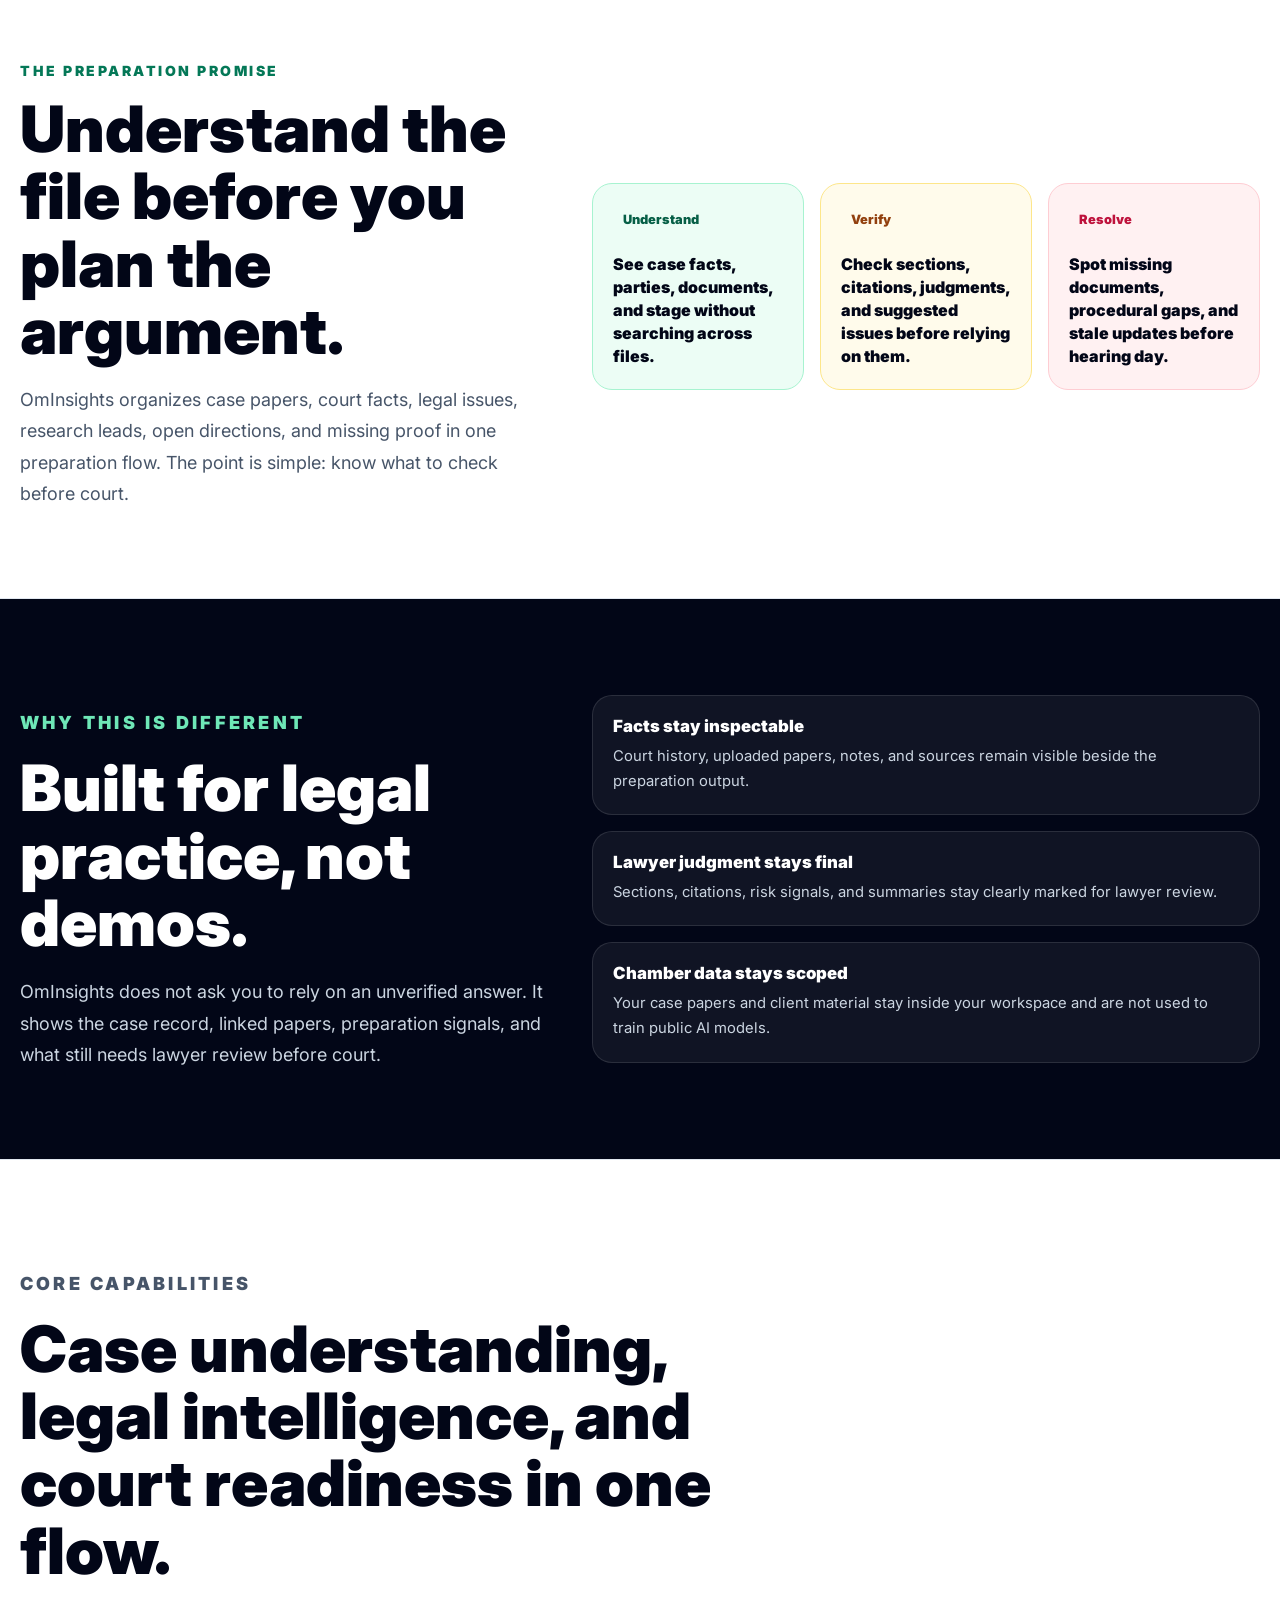
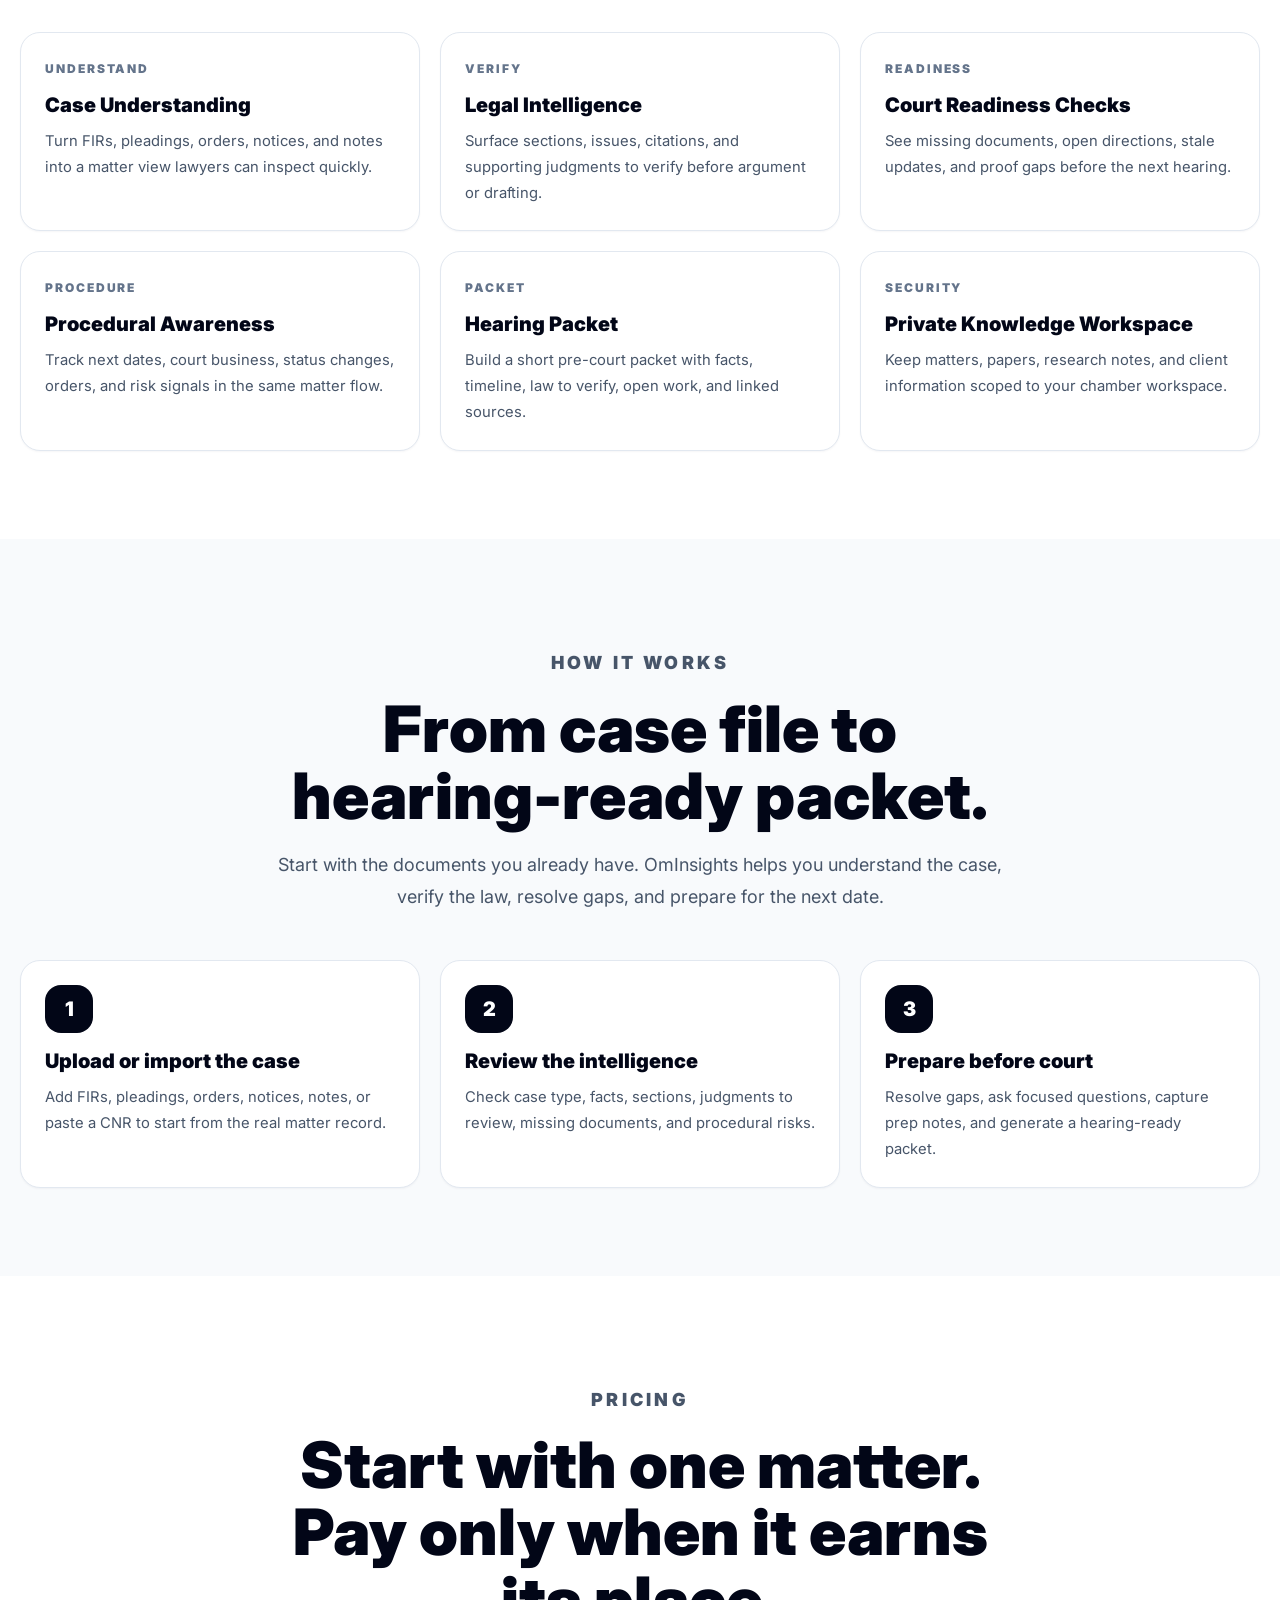
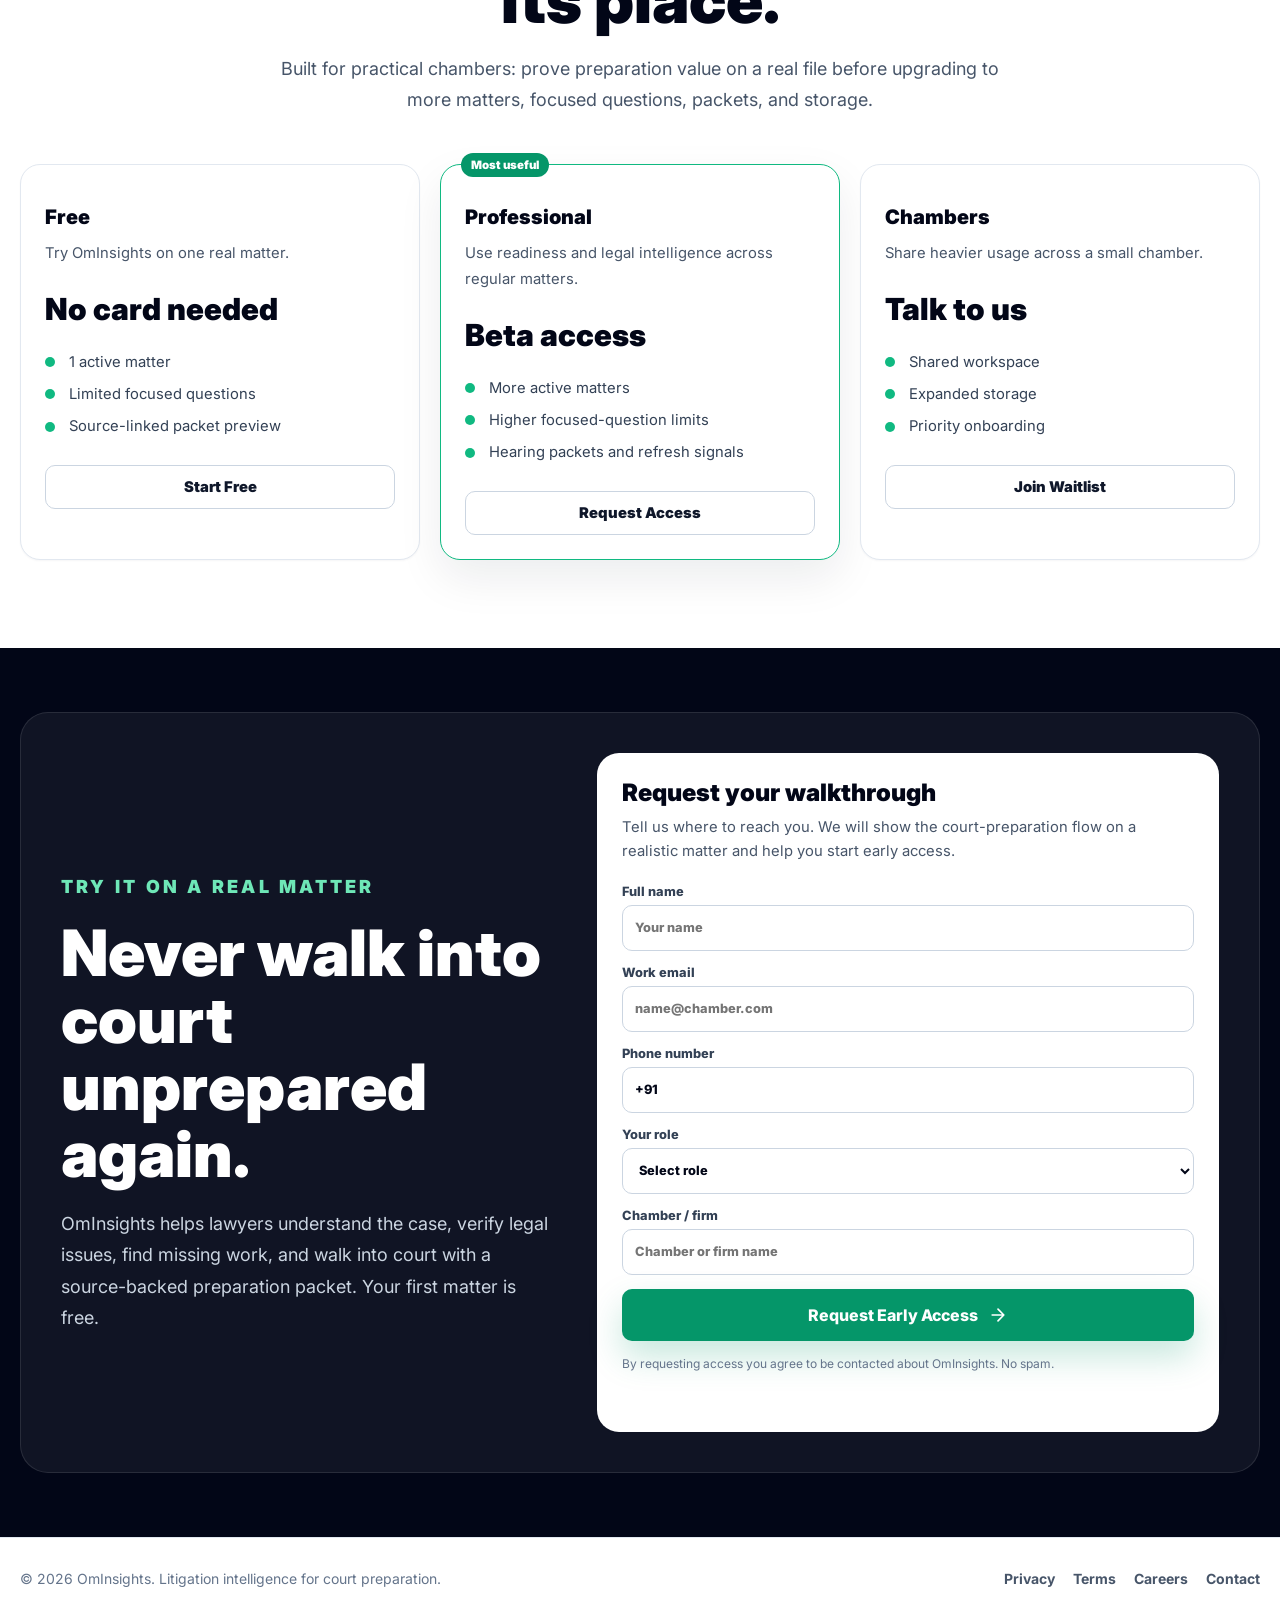
==== commit 661b5f5b: "Sync litigation intelligence landing story" ====
--- a/index.html
+++ b/index.html
@@ -3,18 +3,18 @@
   <head>
     <meta charset="utf-8">
     <meta name="viewport" content="width=device-width, initial-scale=1">
-    <title>OmInsights - Matter Readiness for Indian Lawyers</title>
-    <meta name="description" content="Import a CNR, link case papers, ask source-backed questions, and know what is ready before the next hearing date.">
+    <title>OmInsights - Litigation Intelligence for Indian Lawyers</title>
+    <meta name="description" content="Upload or import a case, understand the facts, verify sections and judgments, spot missing documents, and prepare before court.">
     <meta name="author" content="OmInsights">
     <link rel="canonical" href="https://ominsights.in/">
     <meta property="og:site_name" content="OmInsights">
     <meta property="og:type" content="website">
-    <meta property="og:title" content="OmInsights - Matter Readiness for Indian Lawyers">
-    <meta property="og:description" content="A matter-readiness system with source-backed Ask AI, research aids, and private case files for Indian lawyers.">
+    <meta property="og:title" content="OmInsights - Litigation Intelligence for Indian Lawyers">
+    <meta property="og:description" content="A litigation intelligence system that helps Indian lawyers prepare before court with case facts, law to verify, missing documents, and readiness signals.">
     <meta property="og:image" content="https://ominsights.in/assets/ominsights-logo-1024.png">
     <meta name="twitter:card" content="summary_large_image">
-    <meta name="twitter:title" content="OmInsights - Matter Readiness for Indian Lawyers">
-    <meta name="twitter:description" content="Import a CNR. Link papers. Ask with sources. Review readiness before the next hearing.">
+    <meta name="twitter:title" content="OmInsights - Litigation Intelligence for Indian Lawyers">
+    <meta name="twitter:description" content="Upload your case. Understand the facts. Verify the law. Spot missing work. Prepare before court.">
     <meta name="twitter:image" content="https://ominsights.in/assets/ominsights-logo-1024.png">
     <link rel="preconnect" href="https://fonts.googleapis.com">
     <link rel="preconnect" href="https://fonts.gstatic.com" crossorigin>
@@ -34,7 +34,7 @@
 
         <div class="nav-links">
           <a href="#readiness">Readiness</a>
-          <a href="#features">Ask AI</a>
+          <a href="#features">Intelligence</a>
           <a href="#trust">Security</a>
           <a href="#workflow">Workflow</a>
           <a href="#pricing">Pricing</a>
@@ -43,7 +43,7 @@
 
         <div class="nav-actions">
           <a class="nav-signin" href="#early-access">Request demo</a>
-          <a class="btn btn-primary btn-sm" href="#early-access">Start Free</a>
+          <a class="btn btn-primary btn-sm" href="#early-access">Get Early Access</a>
         </div>
       </div>
     </nav>
@@ -56,36 +56,36 @@
           <div class="hero-copy">
             <div class="badge">
               <span class="pulse" aria-hidden="true"></span>
-              Built for Indian litigation teams preparing for the next date
+              Litigation intelligence for Indian lawyers preparing for court
             </div>
-            <h1>Never walk into court unprepared again.</h1>
-            <p class="hero-lede">Paste a CNR, link your case papers, and see what is ready, missing, or changed before the next date. Then ask focused questions and use research aids with sources beside every answer.</p>
-            <p class="trust-line">Your first matter is free. One missed direction costs more than trying OmInsights.</p>
+            <h1>Upload your case. Get court-ready faster.</h1>
+            <p class="hero-lede">OmInsights turns FIRs, pleadings, orders, CNR records, and chamber notes into a preparation view: case facts, relevant sections, judgments to review, missing documents, and procedural risks before the next date.</p>
+            <p class="trust-line">Never walk into court unprepared again. Your first matter is free.</p>
             <div class="hero-actions">
               <a class="btn btn-primary btn-lg" href="#early-access">
-                Start Matter Readiness
+                Get Early Access
                 <svg viewBox="0 0 24 24" aria-hidden="true"><path d="M5 12h14m-7-7 7 7-7 7"/></svg>
               </a>
-              <a class="btn btn-secondary btn-lg" href="#workflow">See the Workflow</a>
+              <a class="btn btn-secondary btn-lg" href="#workflow">See How It Works</a>
             </div>
           </div>
 
-          <div class="hero-showcase" aria-label="OmInsights matter desk preview">
+          <div class="hero-showcase" aria-label="OmInsights litigation intelligence preview">
             <section class="matter-desk">
               <header class="desk-topbar">
                 <div>
-                  <p>OmInsights Matter Desk</p>
-                  <span>OS/1234/2024 - Next hearing readiness</span>
+                  <p>OmInsights Litigation Intelligence Desk</p>
+                  <span>State v. Arjun Rao - FIR and next-date preparation</span>
                 </div>
-                <strong>3 sources linked</strong>
+                <strong>5 prep signals</strong>
               </header>
 
               <div class="desk-grid">
                 <section class="court-record">
                   <div class="panel-heading">
                     <div>
-                      <p>Court record</p>
-                      <h2>CNR imported</h2>
+                      <p>Uploaded case</p>
+                      <h2>FIR + orders linked</h2>
                     </div>
                     <div class="panel-icon" aria-hidden="true">
                       <svg viewBox="0 0 24 24"><path d="M12 3v18M3 7h1a17 17 0 0 0 8-2 17 17 0 0 0 8 2h1M5 8l3 8a5 5 0 0 1-6 0l3-8Zm14 0 3 8a5 5 0 0 1-6 0l3-8ZM7 21h10"/></svg>
@@ -94,26 +94,26 @@
 
                   <dl class="fact-list">
                     <div>
-                      <dt>Next date</dt>
-                      <dd>12 Jun 2026</dd>
-                    </div>
-                    <div>
-                      <dt>Stage</dt>
-                      <dd>Arguments</dd>
+                      <dt>Case type</dt>
+                      <dd>Criminal matter</dd>
+                    </div>
+                    <div>
+                      <dt>Sections to verify</dt>
+                      <dd>IPC 498A, 406</dd>
                     </div>
                     <div class="warn">
-                      <dt>Change since refresh</dt>
-                      <dd>New order</dd>
+                      <dt>Preparation risk</dt>
+                      <dd>Proof gap</dd>
                     </div>
                   </dl>
 
                   <div class="ask-card">
-                    <p>Ask about this matter</p>
-                    <strong>"What should I check before the next date?"</strong>
-                    <div>
-                      <span>Court business</span>
+                    <p>Focused preparation question</p>
+                    <strong>"What should I verify before arguing bail?"</strong>
+                    <div>
+                      <span>FIR facts</span>
                       <span>Order PDF</span>
-                      <span>Research aid</span>
+                      <span>Judgments</span>
                     </div>
                   </div>
                 </section>
@@ -121,40 +121,40 @@
                 <section class="readiness-card">
                   <div class="panel-heading">
                     <div>
-                      <p>Readiness packet</p>
-                      <h2>Before the next date</h2>
-                    </div>
-                    <span class="review-pill">Review needed</span>
+                      <p>Court preparation</p>
+                      <h2>Before the next hearing</h2>
+                    </div>
+                    <span class="review-pill">2 items to verify</span>
                   </div>
 
                   <div class="check-list">
                     <article class="check check-ready">
                       <span aria-hidden="true"></span>
                       <div>
-                        <h3>Court timeline imported <em>Ready</em></h3>
-                        <p>CNR record, parties, status, and next date are visible.</p>
+                        <h3>Case bundle understood <em>Ready</em></h3>
+                        <p>FIR, pleadings, orders, court record, and hearing dates are organized.</p>
                       </div>
                     </article>
                     <article class="check check-review">
                       <span aria-hidden="true"></span>
                       <div>
-                        <h3>Order obligations need sign-off <em>Review</em></h3>
-                        <p>Two AI-extracted directions are marked unreviewed.</p>
+                        <h3>Sections and citations to verify <em>Review</em></h3>
+                        <p>Relevant provisions and supporting judgments are ready for lawyer review.</p>
                       </div>
                     </article>
                     <article class="check check-missing">
                       <span aria-hidden="true"></span>
                       <div>
-                        <h3>Proof document not linked <em>Missing</em></h3>
-                        <p>Affidavit draft is referenced but not attached to the matter.</p>
+                        <h3>Procedural gap flagged <em>Missing</em></h3>
+                        <p>Proof affidavit is referenced but not linked to the matter file.</p>
                       </div>
                     </article>
                   </div>
 
                   <div class="packet-note">
                     <div>
-                      <strong>Packet can be generated</strong>
-                      <p>AI suggestions stay separate until a lawyer reviews them.</p>
+                      <strong>Readiness packet can be generated</strong>
+                      <p>Facts, law to verify, and risk signals stay visible for lawyer review.</p>
                     </div>
                     <svg viewBox="0 0 24 24" aria-hidden="true"><path d="M14 2H6a2 2 0 0 0-2 2v16a2 2 0 0 0 2 2h12a2 2 0 0 0 2-2V8Z"/><path d="M14 2v6h6M9 15l2 2 4-4"/></svg>
                   </div>
@@ -162,21 +162,21 @@
               </div>
             </section>
 
-            <aside class="stat-stack" aria-label="Matter readiness outcomes">
+            <aside class="stat-stack" aria-label="Litigation preparation outcomes">
               <article>
-                <p>Next-date clarity</p>
-                <strong>Less chasing</strong>
-                <span>Court record, business, parties, timeline, and next date stay in one inspectable matter file.</span>
+                <p>Case understanding</p>
+                <strong>File to facts</strong>
+                <span>Parties, allegations, dates, stage, and linked papers are organized into one inspectable matter view.</span>
               </article>
               <article>
-                <p>Ask AI and research aids</p>
-                <strong>Save prep time</strong>
-                <span>Ask focused questions over your matter and papers. Use answers as a starting point, not blind advice.</span>
+                <p>Legal intelligence</p>
+                <strong>Law to verify</strong>
+                <span>Relevant sections, issues, citations, and judgments are surfaced for lawyer review before taking a position.</span>
               </article>
               <article>
-                <p>Client data</p>
-                <strong>Private workspace</strong>
-                <span>Your chamber files stay scoped to your workspace and are never used to train public AI models.</span>
+                <p>Court readiness</p>
+                <strong>Risks surfaced</strong>
+                <span>Missing documents, open directions, stale court data, and procedural gaps are visible before the next date.</span>
               </article>
             </aside>
           </div>
@@ -186,22 +186,22 @@
       <section class="section" id="readiness">
         <div class="container promise-grid">
           <div>
-            <p class="eyebrow">The product promise</p>
-            <h2>Your junior missed a direction. The system should not.</h2>
-            <p class="section-copy">OmInsights keeps the next date, court business, papers, open directions, and lawyer review in one place. Ask AI and research aids help you move faster, but the matter-readiness view remains the source of truth.</p>
+            <p class="eyebrow">The preparation promise</p>
+            <h2>Understand the file before you plan the argument.</h2>
+            <p class="section-copy">OmInsights organizes case papers, court facts, legal issues, research leads, open directions, and missing proof in one preparation flow. The point is simple: know what to check before court.</p>
           </div>
           <div class="promise-cards">
             <article class="mini-card green">
-              <span aria-hidden="true">Inspect</span>
-              <h3>See court facts, papers, and sources before relying on an answer.</h3>
+              <span aria-hidden="true">Understand</span>
+              <h3>See case facts, parties, documents, and stage without searching across files.</h3>
             </article>
             <article class="mini-card amber">
-              <span aria-hidden="true">Review</span>
-              <h3>Directions and AI suggestions wait for lawyer sign-off.</h3>
+              <span aria-hidden="true">Verify</span>
+              <h3>Check sections, citations, judgments, and suggested issues before relying on them.</h3>
             </article>
             <article class="mini-card rose">
               <span aria-hidden="true">Resolve</span>
-              <h3>Missing proof and stale court data are visible before hearing day.</h3>
+              <h3>Spot missing documents, procedural gaps, and stale updates before hearing day.</h3>
             </article>
           </div>
         </div>
@@ -211,21 +211,21 @@
         <div class="container trust-grid">
           <div>
             <p class="eyebrow">Why this is different</p>
-            <h2>Built for cautious lawyers, not AI hype.</h2>
-            <p>OmInsights does not ask you to trust an unknown answer. It shows court facts, your papers, source-backed answers, and what still needs your review before you walk into court.</p>
+            <h2>Built for legal practice, not demos.</h2>
+            <p>OmInsights does not ask you to rely on an unverified answer. It shows the case record, linked papers, preparation signals, and what still needs lawyer review before court.</p>
           </div>
           <div class="trust-list">
             <article>
-              <h3>Answers come with sources</h3>
-              <p>Ask about the matter and see where the answer came from: court history, linked papers, or saved notes.</p>
+              <h3>Facts stay inspectable</h3>
+              <p>Court history, uploaded papers, notes, and sources remain visible beside the preparation output.</p>
             </article>
             <article>
               <h3>Lawyer judgment stays final</h3>
-              <p>AI suggestions, obligations, and summaries stay clearly marked until you review them.</p>
-            </article>
-            <article>
-              <h3>Private by default</h3>
-              <p>Your case papers stay in your workspace. We do not use your client data to train public AI models.</p>
+              <p>Sections, citations, risk signals, and summaries stay clearly marked for lawyer review.</p>
+            </article>
+            <article>
+              <h3>Chamber data stays scoped</h3>
+              <p>Your case papers and client material stay inside your workspace and are not used to train public AI models.</p>
             </article>
           </div>
         </div>
@@ -235,38 +235,38 @@
         <div class="container">
           <div class="section-heading">
             <p class="eyebrow">Core capabilities</p>
-            <h2>Readiness first. AI and tools where they save time.</h2>
+            <h2>Case understanding, legal intelligence, and court readiness in one flow.</h2>
           </div>
           <div class="feature-grid">
             <article>
+              <span>Understand</span>
+              <h3>Case Understanding</h3>
+              <p>Turn FIRs, pleadings, orders, notices, and notes into a matter view lawyers can inspect quickly.</p>
+            </article>
+            <article>
+              <span>Verify</span>
+              <h3>Legal Intelligence</h3>
+              <p>Surface sections, issues, citations, and supporting judgments to verify before argument or drafting.</p>
+            </article>
+            <article>
               <span>Readiness</span>
-              <h3>Matter Readiness Desk</h3>
-              <p>One view for court status, next date, business, linked papers, open directions, and missing proof.</p>
-            </article>
-            <article>
-              <span>Ask</span>
-              <h3>Ask AI With Sources</h3>
-              <p>Ask what is pending, what changed, or what to check next. Answers stay grounded in your matter and papers.</p>
-            </article>
-            <article>
-              <span>Research</span>
-              <h3>Research And Drafting Aids</h3>
-              <p>Use focused tools for legal research, document review, and preparation notes before you take a position.</p>
-            </article>
-            <article>
-              <span>Refresh</span>
-              <h3>Court Change Signals</h3>
-              <p>Refresh a matter and see new dates, orders, status changes, court business, and stale readiness warnings.</p>
+              <h3>Court Readiness Checks</h3>
+              <p>See missing documents, open directions, stale updates, and proof gaps before the next hearing.</p>
+            </article>
+            <article>
+              <span>Procedure</span>
+              <h3>Procedural Awareness</h3>
+              <p>Track next dates, court business, status changes, orders, and risk signals in the same matter flow.</p>
             </article>
             <article>
               <span>Packet</span>
-              <h3>Hearing Readiness Packet</h3>
-              <p>A short pre-hearing brief with facts, timeline, open work, linked documents, and review status.</p>
+              <h3>Hearing Packet</h3>
+              <p>Build a short pre-court packet with facts, timeline, law to verify, open work, and linked sources.</p>
             </article>
             <article>
               <span>Security</span>
-              <h3>Private Chamber Workspace</h3>
-              <p>Your matters, papers, and client information stay scoped to your workspace and are not used to train public AI.</p>
+              <h3>Private Knowledge Workspace</h3>
+              <p>Keep matters, papers, research notes, and client information scoped to your chamber workspace.</p>
             </article>
           </div>
         </div>
@@ -275,25 +275,25 @@
       <section class="section workflow-section" id="workflow">
         <div class="container">
           <div class="section-heading centered">
-            <p class="eyebrow">The beta path</p>
-            <h2>One CNR to hearing-ready in under 10 minutes.</h2>
-            <p>No setup. Paste a CNR, see the matter, link your papers, ask what to check, and review the packet before court.</p>
+            <p class="eyebrow">How it works</p>
+            <h2>From case file to hearing-ready packet.</h2>
+            <p>Start with the documents you already have. OmInsights helps you understand the case, verify the law, resolve gaps, and prepare for the next date.</p>
           </div>
           <div class="workflow-grid">
             <article>
               <span>1</span>
-              <h3>Import the matter</h3>
-              <p>Paste a CNR and inspect the court record preview before anything is saved.</p>
+              <h3>Upload or import the case</h3>
+              <p>Add FIRs, pleadings, orders, notices, notes, or paste a CNR to start from the real matter record.</p>
             </article>
             <article>
               <span>2</span>
-              <h3>Link the real file</h3>
-              <p>Attach pleadings, orders, affidavits, notices, and notes to the matter they belong to.</p>
+              <h3>Review the intelligence</h3>
+              <p>Check case type, facts, sections, judgments to review, missing documents, and procedural risks.</p>
             </article>
             <article>
               <span>3</span>
-              <h3>Ask, research, review</h3>
-              <p>Ask focused questions, use research aids, resolve missing proof, and generate the hearing packet.</p>
+              <h3>Prepare before court</h3>
+              <p>Resolve gaps, ask focused questions, capture prep notes, and generate a hearing-ready packet.</p>
             </article>
           </div>
         </div>
@@ -304,7 +304,7 @@
           <div class="section-heading centered">
             <p class="eyebrow">Pricing</p>
             <h2>Start with one matter. Pay only when it earns its place.</h2>
-            <p>Built for practical chambers: prove time saved on a real file before upgrading to more matters, Ask AI questions, packets, and storage.</p>
+            <p>Built for practical chambers: prove preparation value on a real file before upgrading to more matters, focused questions, packets, and storage.</p>
           </div>
           <div class="pricing-grid">
             <article>
@@ -313,7 +313,7 @@
               <strong>No card needed</strong>
               <ul>
                 <li>1 active matter</li>
-                <li>Limited Ask AI usage</li>
+                <li>Limited focused questions</li>
                 <li>Source-linked packet preview</li>
               </ul>
               <a href="#early-access">Start Free</a>
@@ -321,14 +321,14 @@
             <article class="recommended">
               <span class="recommended-pill">Most useful</span>
               <h3>Professional</h3>
-              <p>Use readiness, Ask AI, and research aids across regular matters.</p>
+              <p>Use readiness and legal intelligence across regular matters.</p>
               <strong>Beta access</strong>
               <ul>
                 <li>More active matters</li>
-                <li>Higher Ask AI limits</li>
+                <li>Higher focused-question limits</li>
                 <li>Hearing packets and refresh signals</li>
               </ul>
-              <a href="#early-access">Request Demo</a>
+              <a href="#early-access">Request Access</a>
             </article>
             <article>
               <h3>Chambers</h3>
@@ -349,13 +349,13 @@
         <div class="container cta-shell">
           <div class="cta-copy">
             <p class="eyebrow">Try it on a real matter</p>
-            <h2>Stop preparing for hearings from memory and scattered PDFs.</h2>
-            <p>OmInsights helps lawyers prepare faster without losing control of facts, sources, client papers, or professional judgment. Your first matter is free.</p>
+            <h2>Never walk into court unprepared again.</h2>
+            <p>OmInsights helps lawyers understand the case, verify legal issues, find missing work, and walk into court with a source-backed preparation packet. Your first matter is free.</p>
           </div>
 
           <div class="lead-panel">
             <h3>Request your walkthrough</h3>
-            <p>Tell us where to reach you. We will schedule a short product demo and early-access setup.</p>
+            <p>Tell us where to reach you. We will show the court-preparation flow on a realistic matter and help you start early access.</p>
             <form id="lead-form" novalidate>
               <label>
                 Full name
@@ -390,7 +390,7 @@
                 <input name="website" type="text" tabindex="-1" autocomplete="off">
               </label>
               <button class="btn btn-primary btn-lg" type="submit">
-                Join the Demo List
+                Request Early Access
                 <svg viewBox="0 0 24 24" aria-hidden="true"><path d="M5 12h14m-7-7 7 7-7 7"/></svg>
               </button>
               <p class="form-footnote">By requesting access you agree to be contacted about OmInsights. No spam.</p>
@@ -403,7 +403,7 @@
 
     <footer class="site-footer">
       <div class="container footer-inner">
-        <p>&copy; 2026 OmInsights. Matter readiness for document-heavy professional work.</p>
+        <p>&copy; 2026 OmInsights. Litigation intelligence for court preparation.</p>
         <div>
           <a href="privacy.html">Privacy</a>
           <a href="terms.html">Terms</a>
